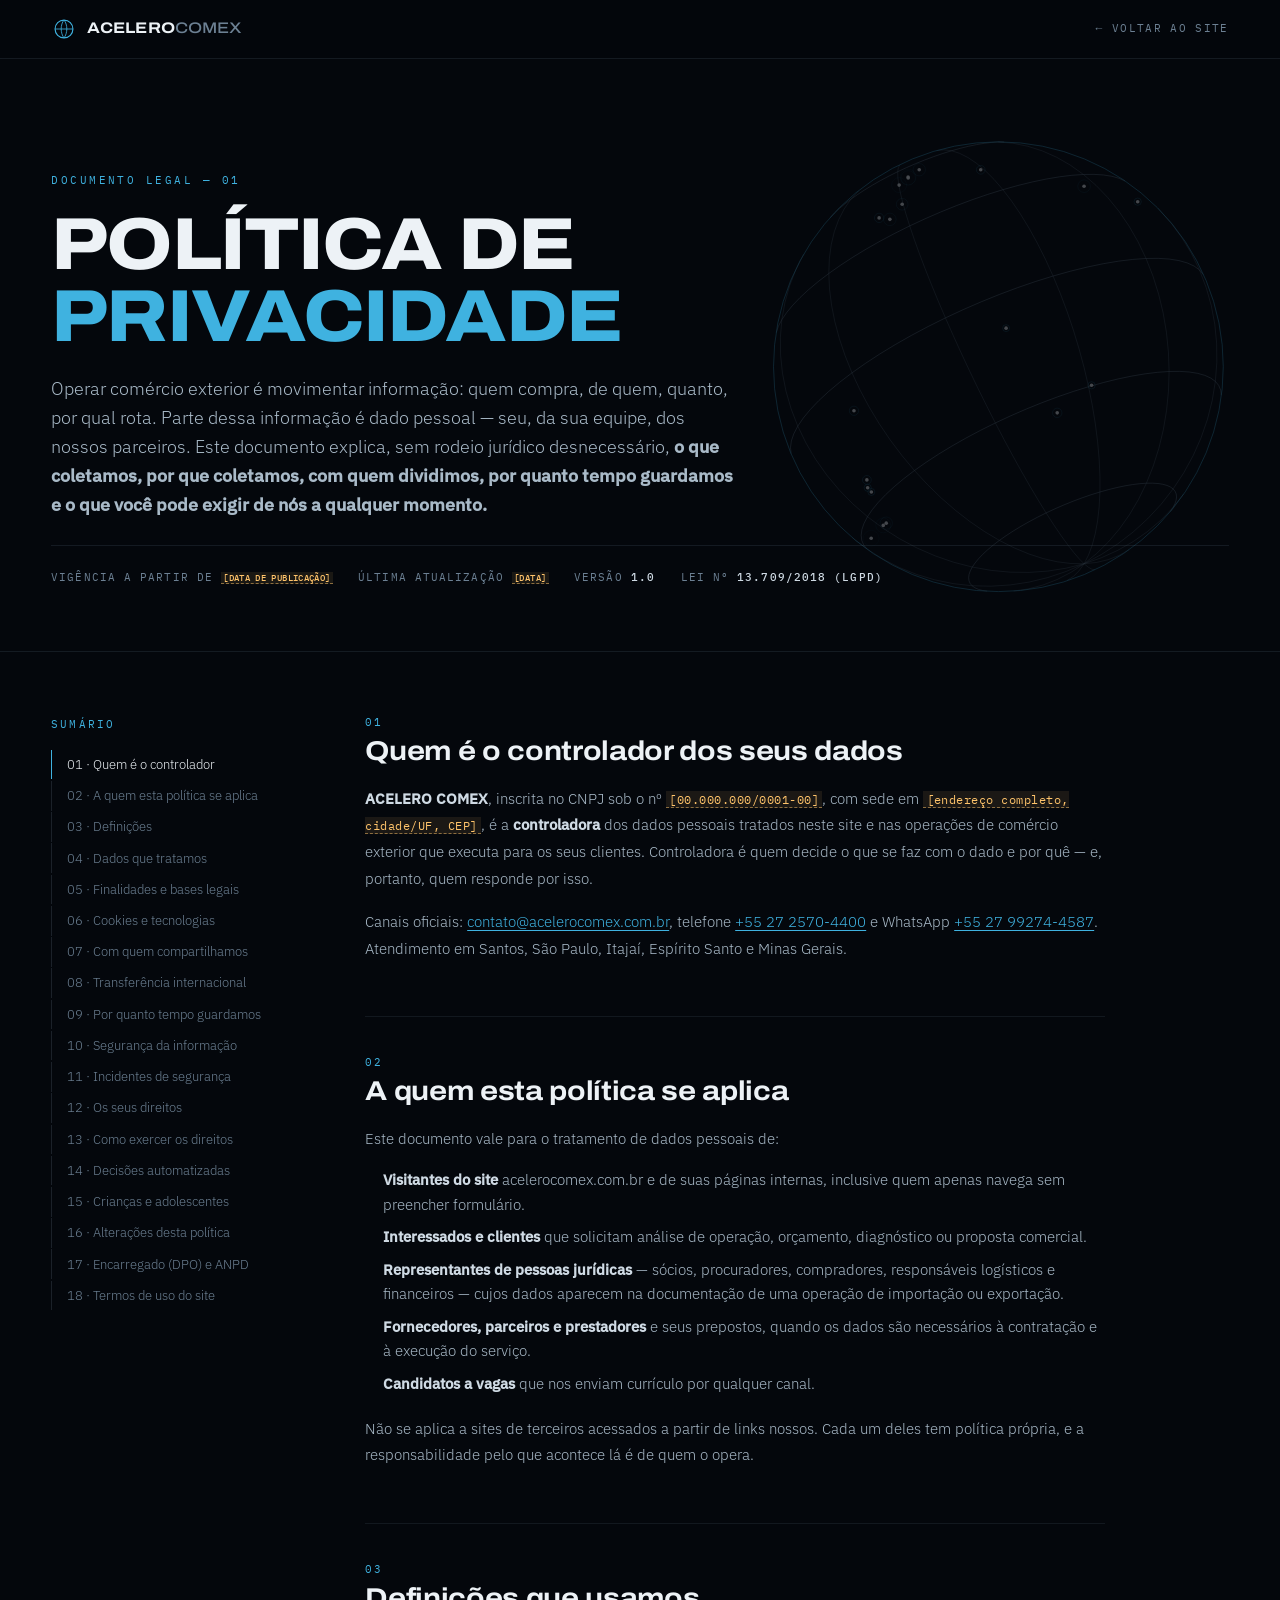
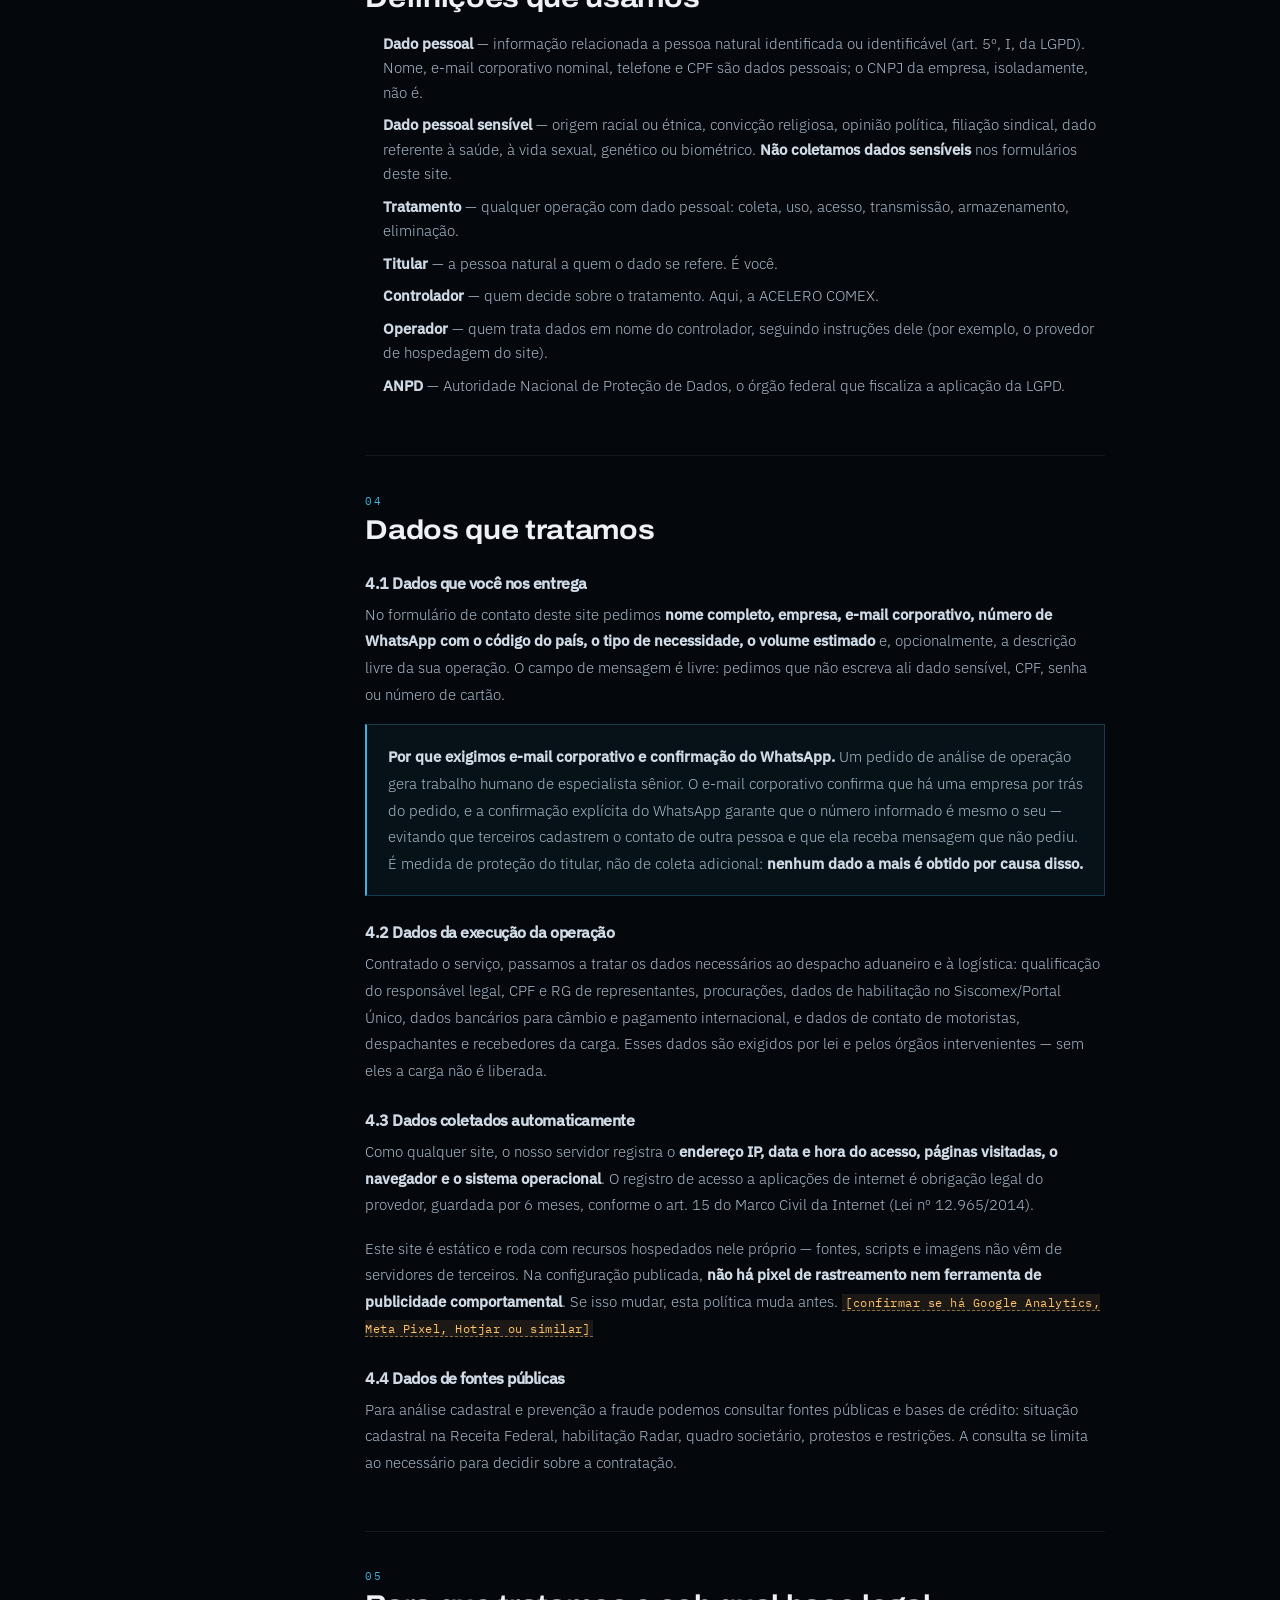
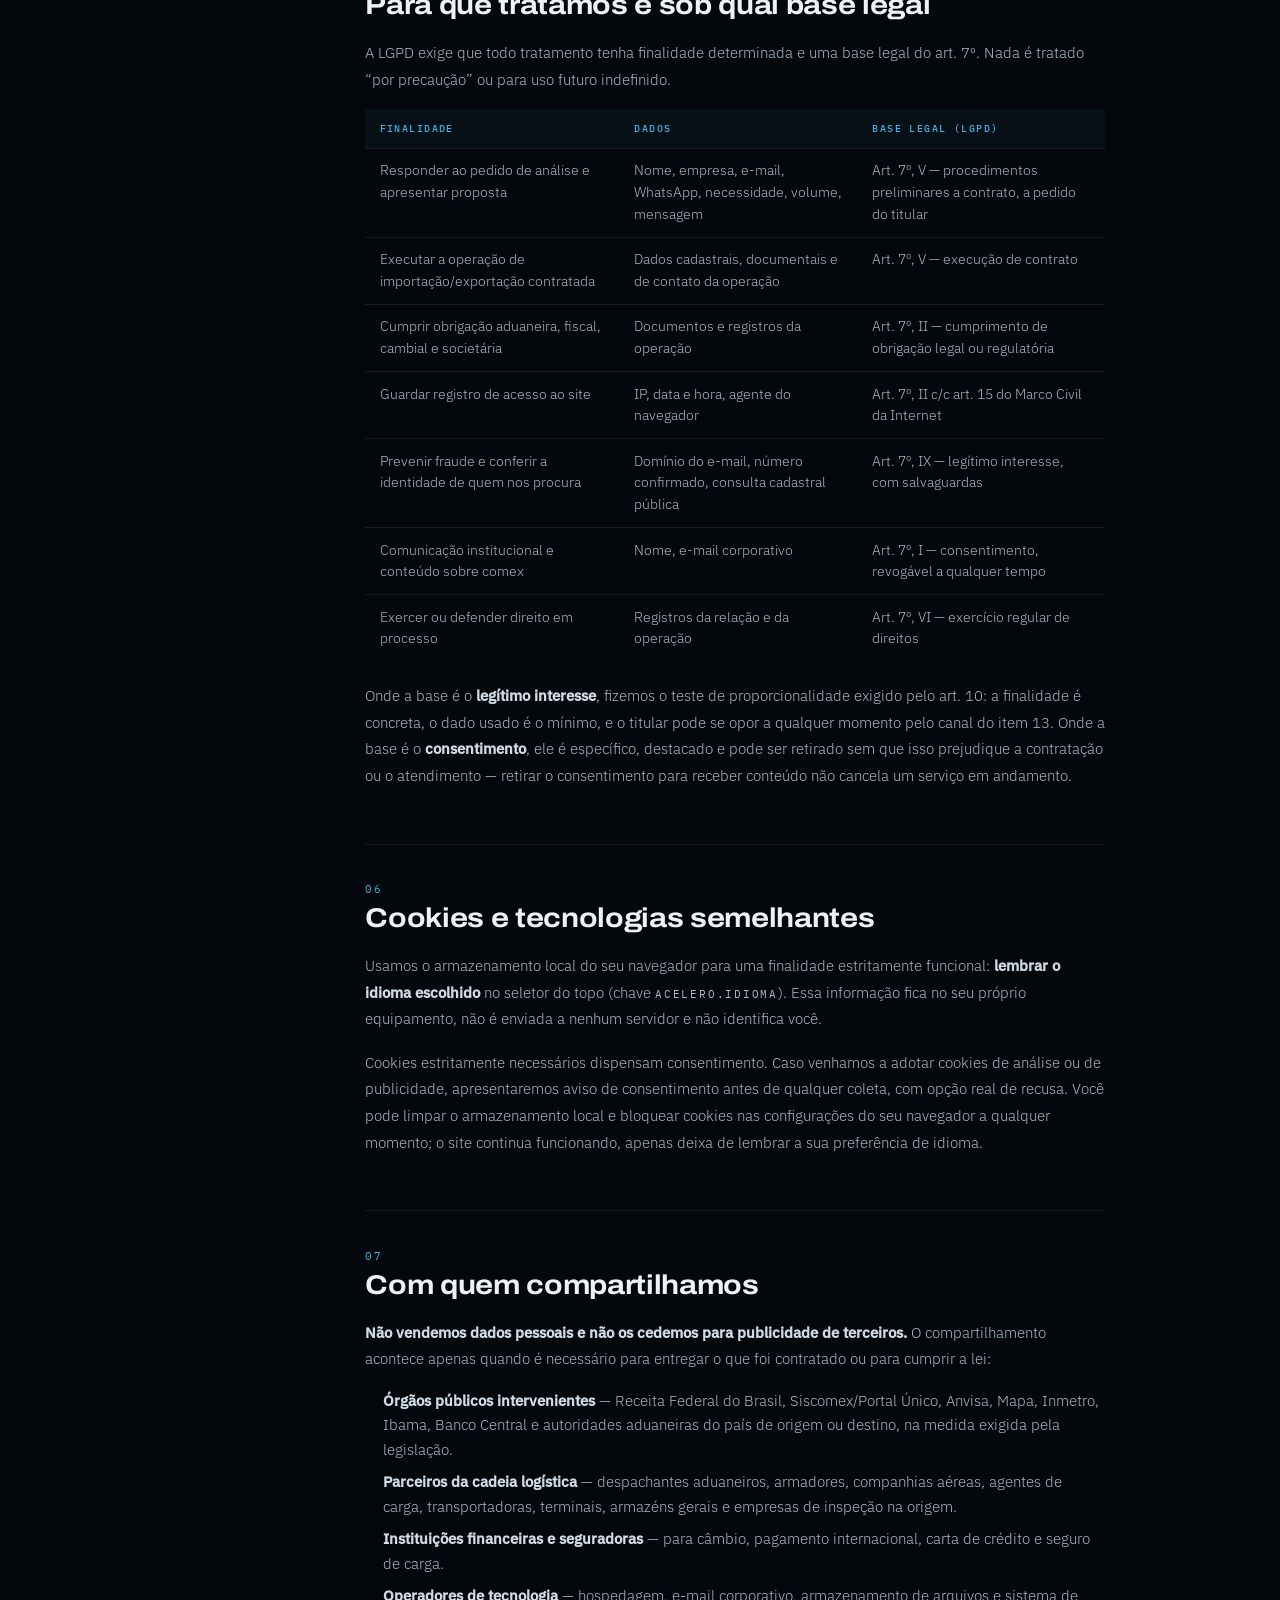
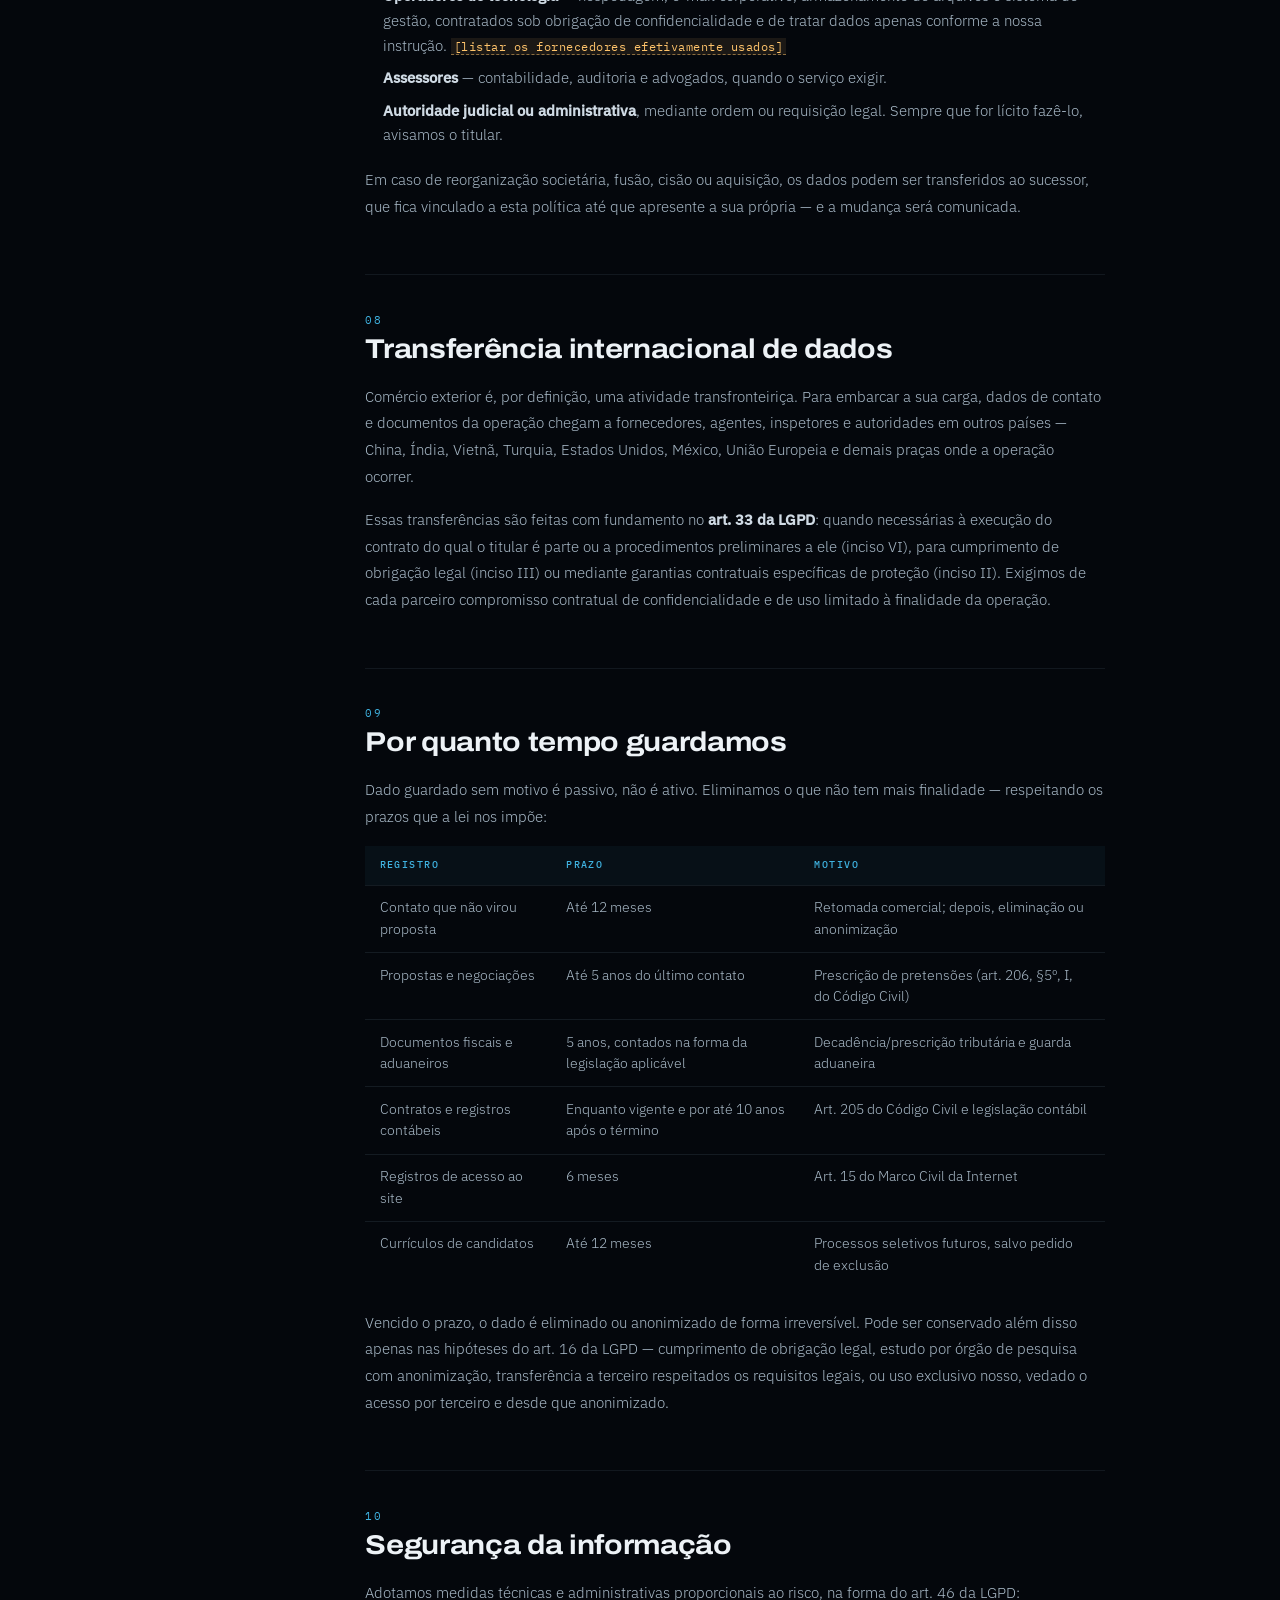
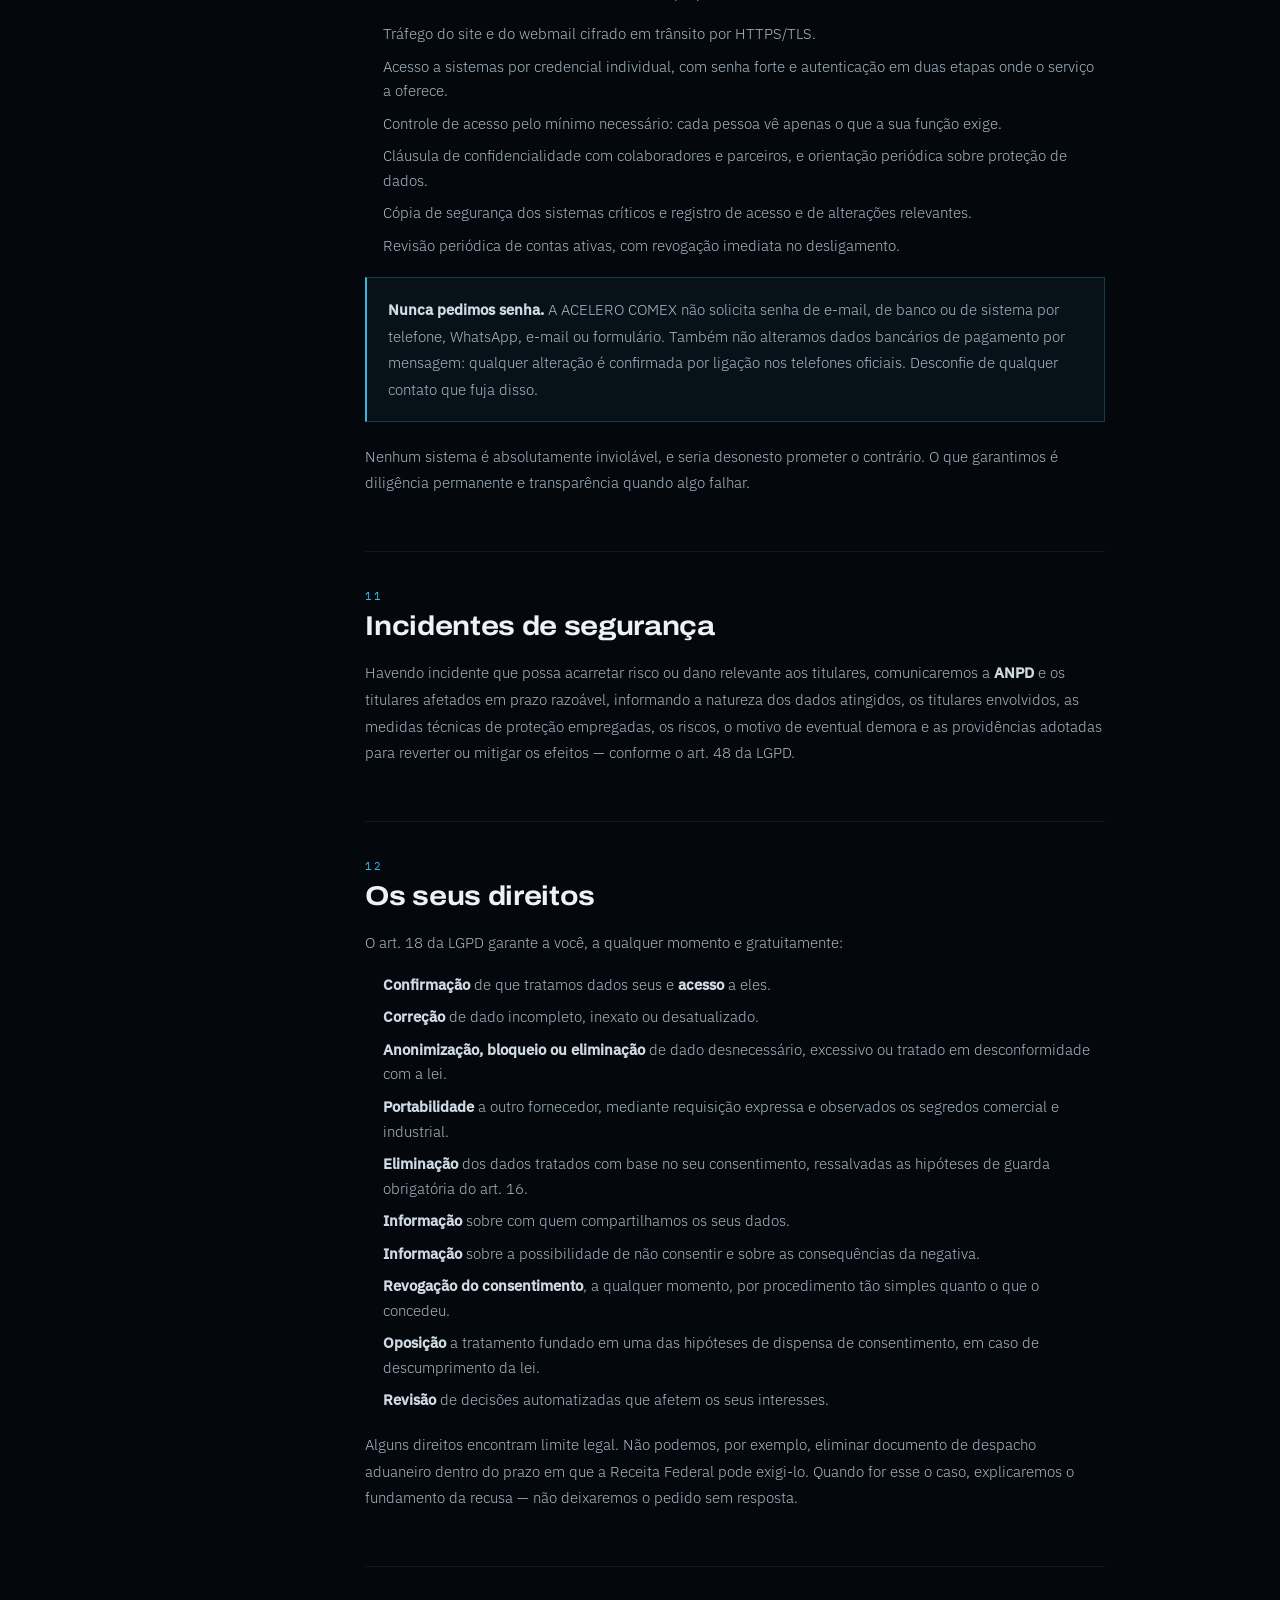
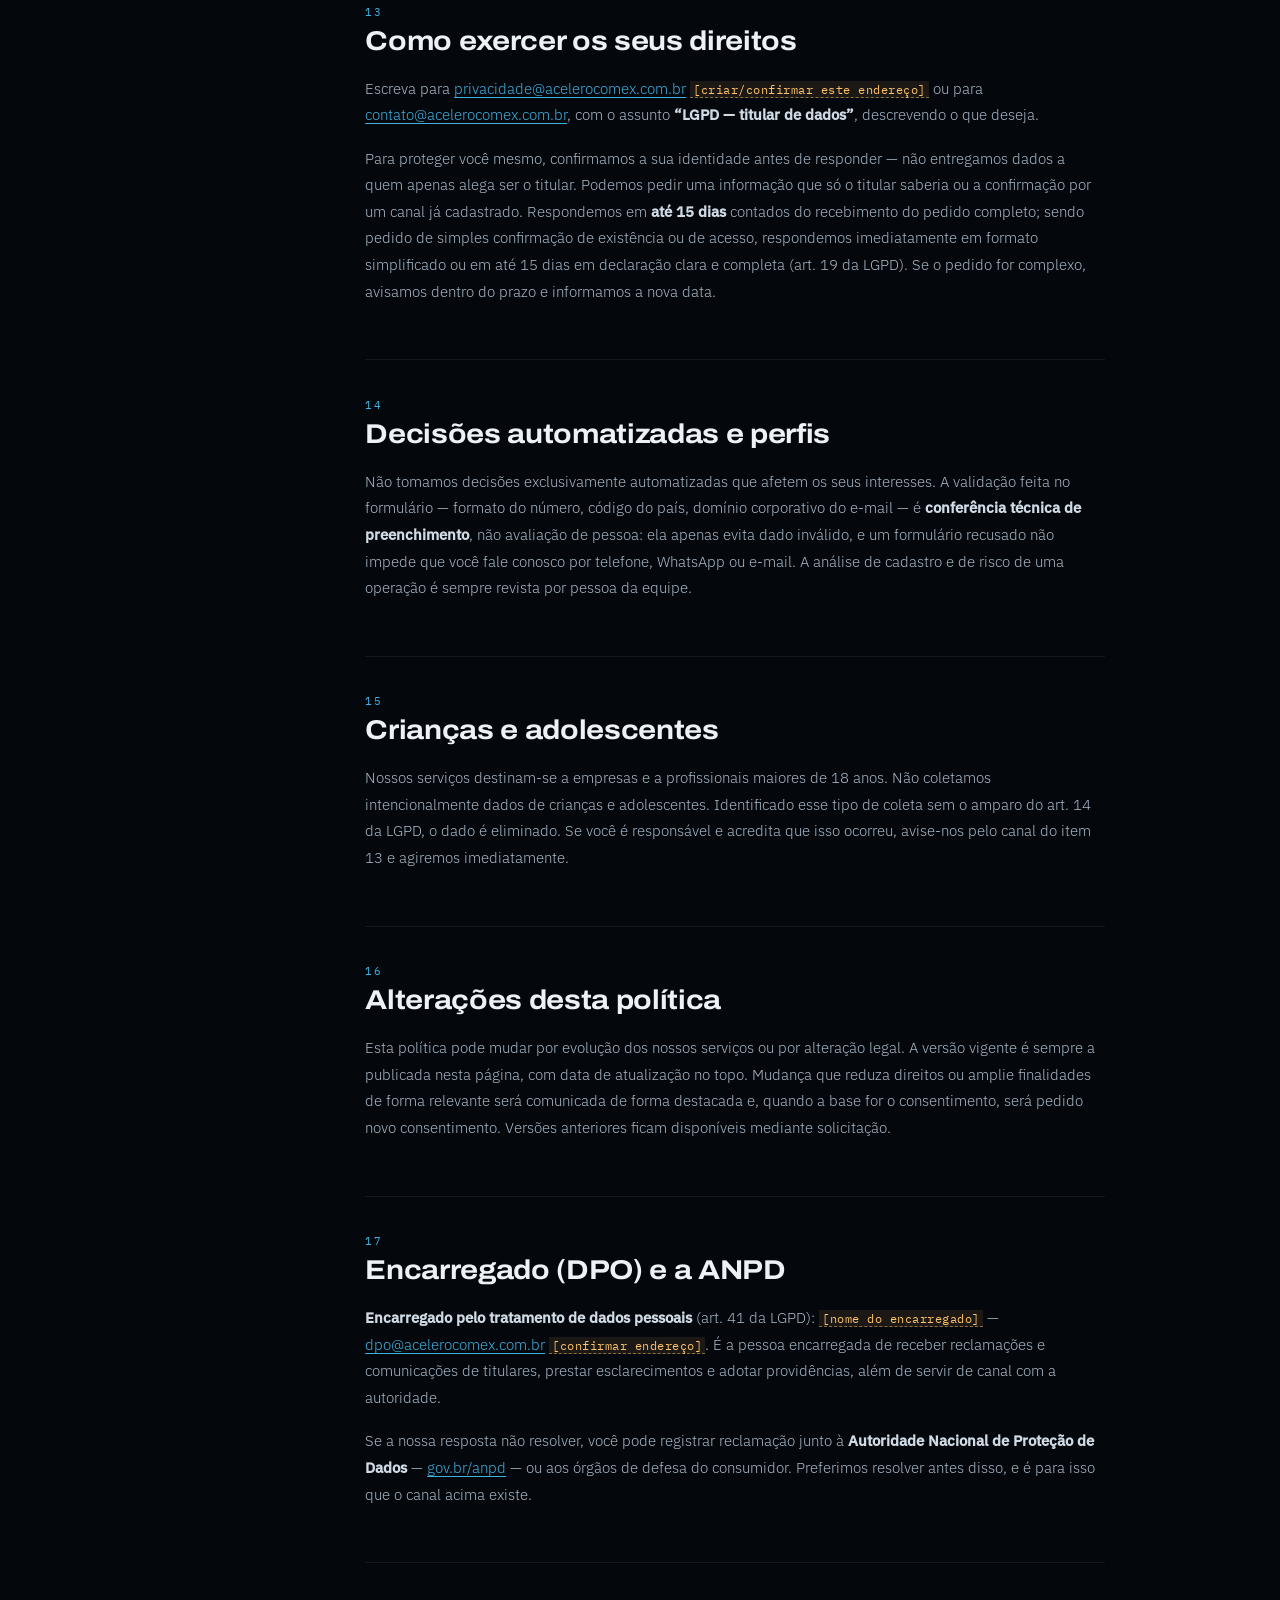
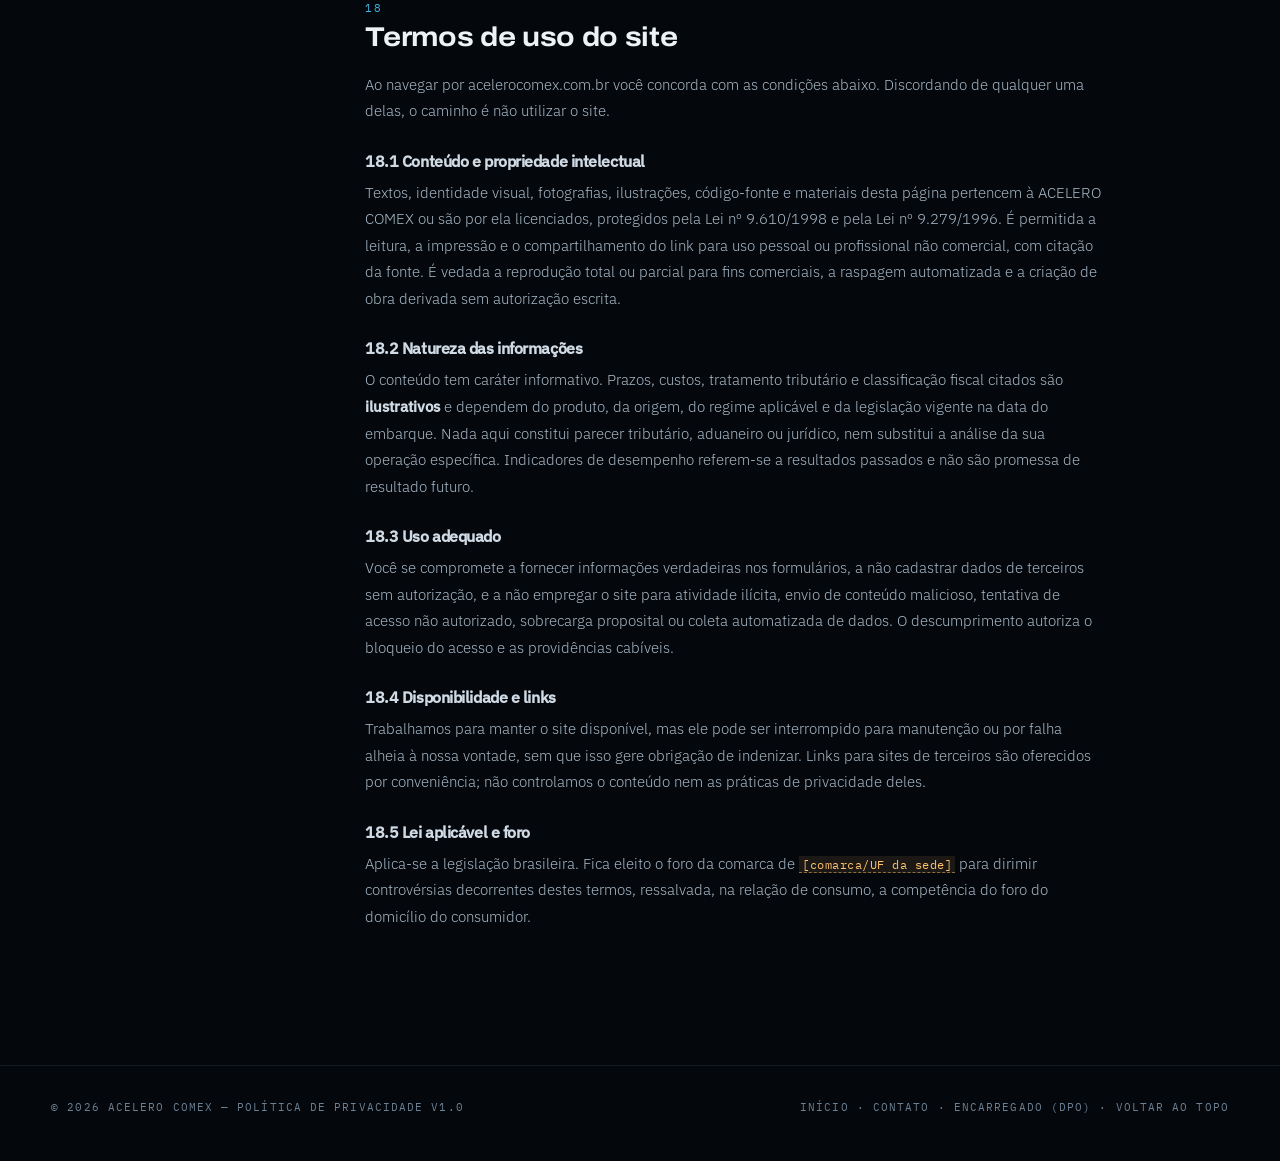
==== politica-privacidade.html @ 1a93b1e1 "Formulário com seletor de país, e-mail corporativo e confirmação de WhatsApp; página de privacidade " ====
<!DOCTYPE html>
<html lang="pt-BR">
<head>
  <meta charset="UTF-8" />
  <meta name="viewport" content="width=device-width, initial-scale=1.0" />
  <meta name="theme-color" content="#04070C" />

  <title>Política de Privacidade — ACELERO COMEX</title>
  <meta name="description" content="Como a ACELERO COMEX coleta, usa, compartilha e protege dados pessoais, em conformidade com a Lei Geral de Proteção de Dados (Lei nº 13.709/2018)." />
  <link rel="canonical" href="https://www.acelerocomex.com.br/politica-privacidade.html" />
  <meta property="og:type" content="article" />
  <meta property="og:locale" content="pt_BR" />
  <meta property="og:site_name" content="ACELERO COMEX" />
  <meta property="og:title" content="Política de Privacidade — ACELERO COMEX" />
  <meta property="og:description" content="Transparência sobre o tratamento de dados pessoais na ACELERO COMEX, conforme a LGPD." />

  <link rel="icon" href="data:image/svg+xml,%3Csvg xmlns='http://www.w3.org/2000/svg' viewBox='0 0 32 32'%3E%3Crect width='32' height='32' rx='6' fill='%2304070C'/%3E%3Ccircle cx='16' cy='16' r='9' fill='none' stroke='%233FB2E0' stroke-width='1.6'/%3E%3Cpath d='M7 16h18M16 7c4 4.5 4 13.5 0 18M16 7c-4 4.5-4 13.5 0 18' fill='none' stroke='%233FB2E0' stroke-width='1.1'/%3E%3C/svg%3E" />

  <link rel="stylesheet" href="css/fontes.css" />
  <link rel="stylesheet" href="css/style.css" />
  <link rel="stylesheet" href="css/legal.css" />
</head>

<!--
  ============================================================================
  ATENÇÃO ANTES DE PUBLICAR

  Este documento é uma MINUTA construída sobre a LGPD (Lei nº 13.709/2018) e
  sobre as práticas descritas no site. Ele NÃO é parecer jurídico. Antes de ir
  ao ar, precisa ser revisado pelo advogado ou pelo escritório que atende a
  ACELERO COMEX, porque:

    • os trechos marcados com <span class="pend"> são dados da empresa que só
      ela tem (CNPJ, endereço, encarregado, prazos internos, ferramentas);
    • prazos de guarda, bases legais e operadores precisam bater com o que a
      empresa realmente faz — política que descreve prática inexistente é
      risco, não proteção;
    • havendo tratamento não previsto aqui (marketing, cookies analíticos,
      CRM, videomonitoramento), o texto tem de ser ampliado.
  ============================================================================
-->

<body class="doc">

<a class="skip" href="#conteudo">Pular para o conteúdo</a>

<header class="doc__topo">
  <a class="logo" href="index.html" aria-label="ACELERO COMEX — voltar ao site">
    <span class="logo__mark" aria-hidden="true">
      <svg viewBox="0 0 32 32" width="26" height="26">
        <circle cx="16" cy="16" r="11" fill="none" stroke="currentColor" stroke-width="1.4"/>
        <path d="M5 16h22M16 5c4.6 5.4 4.6 16.2 0 22M16 5c-4.6 5.4-4.6 16.2 0 22" fill="none" stroke="currentColor" stroke-width="1"/>
      </svg>
    </span>
    <span class="logo__txt">ACELERO<em>COMEX</em></span>
  </a>
  <a class="doc__voltar" href="index.html"><span aria-hidden="true">←</span> Voltar ao site</a>
</header>

<section class="doc__capa">
  <canvas class="doc__globo" id="docGlobo" aria-hidden="true"></canvas>
  <div class="doc__capaIn">
    <p class="mono doc__num">Documento legal — 01</p>
    <h1 class="doc__h1">Política de<br /><em>Privacidade</em></h1>
    <p class="doc__lead">
      Operar comércio exterior é movimentar informação: quem compra, de quem,
      quanto, por qual rota. Parte dessa informação é dado pessoal — seu, da
      sua equipe, dos nossos parceiros. Este documento explica, sem rodeio
      jurídico desnecessário, <strong>o que coletamos, por que coletamos, com
      quem dividimos, por quanto tempo guardamos e o que você pode exigir de
      nós a qualquer momento.</strong>
    </p>
    <div class="doc__sel">
      <span>Vigência a partir de <b><span class="pend">[data de publicação]</span></b></span>
      <span>Última atualização <b><span class="pend">[data]</span></b></span>
      <span>Versão <b>1.0</b></span>
      <span>Lei nº <b>13.709/2018 (LGPD)</b></span>
    </div>
  </div>
</section>

<main class="doc__palco" id="conteudo">

  <nav class="doc__sumario" aria-label="Sumário do documento">
    <p>Sumário</p>
    <ol>
      <li><a href="#quem">01 · Quem é o controlador</a></li>
      <li><a href="#aplica">02 · A quem esta política se aplica</a></li>
      <li><a href="#definicoes">03 · Definições</a></li>
      <li><a href="#coleta">04 · Dados que tratamos</a></li>
      <li><a href="#bases">05 · Finalidades e bases legais</a></li>
      <li><a href="#cookies">06 · Cookies e tecnologias</a></li>
      <li><a href="#compartilha">07 · Com quem compartilhamos</a></li>
      <li><a href="#internacional">08 · Transferência internacional</a></li>
      <li><a href="#prazo">09 · Por quanto tempo guardamos</a></li>
      <li><a href="#seguranca">10 · Segurança da informação</a></li>
      <li><a href="#incidente">11 · Incidentes de segurança</a></li>
      <li><a href="#direitos">12 · Os seus direitos</a></li>
      <li><a href="#exercer">13 · Como exercer os direitos</a></li>
      <li><a href="#automatizadas">14 · Decisões automatizadas</a></li>
      <li><a href="#criancas">15 · Crianças e adolescentes</a></li>
      <li><a href="#mudancas">16 · Alterações desta política</a></li>
      <li><a href="#encarregado">17 · Encarregado (DPO) e ANPD</a></li>
      <li><a href="#termos">18 · Termos de uso do site</a></li>
    </ol>
  </nav>

  <article class="doc__texto">

    <section id="quem">
      <h2><span>01</span>Quem é o controlador dos seus dados</h2>
      <p>
        <strong>ACELERO COMEX</strong>, inscrita no CNPJ sob o nº
        <span class="pend">[00.000.000/0001-00]</span>, com sede em
        <span class="pend">[endereço completo, cidade/UF, CEP]</span>, é a
        <strong>controladora</strong> dos dados pessoais tratados neste site e
        nas operações de comércio exterior que executa para os seus clientes.
        Controladora é quem decide o que se faz com o dado e por quê — e,
        portanto, quem responde por isso.
      </p>
      <p>
        Canais oficiais: <a href="mailto:contato@acelerocomex.com.br">contato@acelerocomex.com.br</a>,
        telefone <a href="tel:+552725704400">+55 27 2570-4400</a> e WhatsApp
        <a href="https://wa.me/5527992744587" target="_blank" rel="noopener">+55 27 99274-4587</a>.
        Atendimento em Santos, São Paulo, Itajaí, Espírito Santo e Minas Gerais.
      </p>
    </section>

    <section id="aplica">
      <h2><span>02</span>A quem esta política se aplica</h2>
      <p>Este documento vale para o tratamento de dados pessoais de:</p>
      <ul>
        <li><strong>Visitantes do site</strong> acelerocomex.com.br e de suas páginas internas, inclusive quem apenas navega sem preencher formulário.</li>
        <li><strong>Interessados e clientes</strong> que solicitam análise de operação, orçamento, diagnóstico ou proposta comercial.</li>
        <li><strong>Representantes de pessoas jurídicas</strong> — sócios, procuradores, compradores, responsáveis logísticos e financeiros — cujos dados aparecem na documentação de uma operação de importação ou exportação.</li>
        <li><strong>Fornecedores, parceiros e prestadores</strong> e seus prepostos, quando os dados são necessários à contratação e à execução do serviço.</li>
        <li><strong>Candidatos a vagas</strong> que nos enviam currículo por qualquer canal.</li>
      </ul>
      <p>
        Não se aplica a sites de terceiros acessados a partir de links nossos.
        Cada um deles tem política própria, e a responsabilidade pelo que
        acontece lá é de quem o opera.
      </p>
    </section>

    <section id="definicoes">
      <h2><span>03</span>Definições que usamos</h2>
      <ul>
        <li><strong>Dado pessoal</strong> — informação relacionada a pessoa natural identificada ou identificável (art. 5º, I, da LGPD). Nome, e-mail corporativo nominal, telefone e CPF são dados pessoais; o CNPJ da empresa, isoladamente, não é.</li>
        <li><strong>Dado pessoal sensível</strong> — origem racial ou étnica, convicção religiosa, opinião política, filiação sindical, dado referente à saúde, à vida sexual, genético ou biométrico. <strong>Não coletamos dados sensíveis</strong> nos formulários deste site.</li>
        <li><strong>Tratamento</strong> — qualquer operação com dado pessoal: coleta, uso, acesso, transmissão, armazenamento, eliminação.</li>
        <li><strong>Titular</strong> — a pessoa natural a quem o dado se refere. É você.</li>
        <li><strong>Controlador</strong> — quem decide sobre o tratamento. Aqui, a ACELERO COMEX.</li>
        <li><strong>Operador</strong> — quem trata dados em nome do controlador, seguindo instruções dele (por exemplo, o provedor de hospedagem do site).</li>
        <li><strong>ANPD</strong> — Autoridade Nacional de Proteção de Dados, o órgão federal que fiscaliza a aplicação da LGPD.</li>
      </ul>
    </section>

    <section id="coleta">
      <h2><span>04</span>Dados que tratamos</h2>

      <h3>4.1 Dados que você nos entrega</h3>
      <p>
        No formulário de contato deste site pedimos <strong>nome completo,
        empresa, e-mail corporativo, número de WhatsApp com o código do país,
        o tipo de necessidade, o volume estimado</strong> e, opcionalmente, a
        descrição livre da sua operação. O campo de mensagem é livre: pedimos
        que não escreva ali dado sensível, CPF, senha ou número de cartão.
      </p>
      <div class="doc__box">
        <p>
          <strong>Por que exigimos e-mail corporativo e confirmação do
          WhatsApp.</strong> Um pedido de análise de operação gera trabalho
          humano de especialista sênior. O e-mail corporativo confirma que há
          uma empresa por trás do pedido, e a confirmação explícita do WhatsApp
          garante que o número informado é mesmo o seu — evitando que
          terceiros cadastrem o contato de outra pessoa e que ela receba
          mensagem que não pediu. É medida de proteção do titular, não de
          coleta adicional: <strong>nenhum dado a mais é obtido por causa
          disso.</strong>
        </p>
      </div>

      <h3>4.2 Dados da execução da operação</h3>
      <p>
        Contratado o serviço, passamos a tratar os dados necessários ao
        despacho aduaneiro e à logística: qualificação do responsável legal,
        CPF e RG de representantes, procurações, dados de habilitação no
        Siscomex/Portal Único, dados bancários para câmbio e pagamento
        internacional, e dados de contato de motoristas, despachantes e
        recebedores da carga. Esses dados são exigidos por lei e pelos órgãos
        intervenientes — sem eles a carga não é liberada.
      </p>

      <h3>4.3 Dados coletados automaticamente</h3>
      <p>
        Como qualquer site, o nosso servidor registra o <strong>endereço IP,
        data e hora do acesso, páginas visitadas, o navegador e o sistema
        operacional</strong>. O registro de acesso a aplicações de internet é
        obrigação legal do provedor, guardada por 6 meses, conforme o art. 15
        do Marco Civil da Internet (Lei nº 12.965/2014).
      </p>
      <p>
        Este site é estático e roda com recursos hospedados nele próprio —
        fontes, scripts e imagens não vêm de servidores de terceiros. Na
        configuração publicada, <strong>não há pixel de rastreamento nem
        ferramenta de publicidade comportamental</strong>. Se isso mudar, esta
        política muda antes.
        <span class="pend">[confirmar se há Google Analytics, Meta Pixel, Hotjar ou similar]</span>
      </p>

      <h3>4.4 Dados de fontes públicas</h3>
      <p>
        Para análise cadastral e prevenção a fraude podemos consultar fontes
        públicas e bases de crédito: situação cadastral na Receita Federal,
        habilitação Radar, quadro societário, protestos e restrições. A
        consulta se limita ao necessário para decidir sobre a contratação.
      </p>
    </section>

    <section id="bases">
      <h2><span>05</span>Para que tratamos e sob qual base legal</h2>
      <p>
        A LGPD exige que todo tratamento tenha finalidade determinada e uma
        base legal do art. 7º. Nada é tratado “por precaução” ou para uso
        futuro indefinido.
      </p>
      <div class="doc__tab">
        <table>
          <thead>
            <tr><th>Finalidade</th><th>Dados</th><th>Base legal (LGPD)</th></tr>
          </thead>
          <tbody>
            <tr>
              <td>Responder ao pedido de análise e apresentar proposta</td>
              <td>Nome, empresa, e-mail, WhatsApp, necessidade, volume, mensagem</td>
              <td>Art. 7º, V — procedimentos preliminares a contrato, a pedido do titular</td>
            </tr>
            <tr>
              <td>Executar a operação de importação/exportação contratada</td>
              <td>Dados cadastrais, documentais e de contato da operação</td>
              <td>Art. 7º, V — execução de contrato</td>
            </tr>
            <tr>
              <td>Cumprir obrigação aduaneira, fiscal, cambial e societária</td>
              <td>Documentos e registros da operação</td>
              <td>Art. 7º, II — cumprimento de obrigação legal ou regulatória</td>
            </tr>
            <tr>
              <td>Guardar registro de acesso ao site</td>
              <td>IP, data e hora, agente do navegador</td>
              <td>Art. 7º, II c/c art. 15 do Marco Civil da Internet</td>
            </tr>
            <tr>
              <td>Prevenir fraude e conferir a identidade de quem nos procura</td>
              <td>Domínio do e-mail, número confirmado, consulta cadastral pública</td>
              <td>Art. 7º, IX — legítimo interesse, com salvaguardas</td>
            </tr>
            <tr>
              <td>Comunicação institucional e conteúdo sobre comex</td>
              <td>Nome, e-mail corporativo</td>
              <td>Art. 7º, I — consentimento, revogável a qualquer tempo</td>
            </tr>
            <tr>
              <td>Exercer ou defender direito em processo</td>
              <td>Registros da relação e da operação</td>
              <td>Art. 7º, VI — exercício regular de direitos</td>
            </tr>
          </tbody>
        </table>
      </div>
      <p>
        Onde a base é o <strong>legítimo interesse</strong>, fizemos o teste de
        proporcionalidade exigido pelo art. 10: a finalidade é concreta, o dado
        usado é o mínimo, e o titular pode se opor a qualquer momento pelo canal
        do item 13. Onde a base é o <strong>consentimento</strong>, ele é
        específico, destacado e pode ser retirado sem que isso prejudique a
        contratação ou o atendimento — retirar o consentimento para receber
        conteúdo não cancela um serviço em andamento.
      </p>
    </section>

    <section id="cookies">
      <h2><span>06</span>Cookies e tecnologias semelhantes</h2>
      <p>
        Usamos o armazenamento local do seu navegador para uma finalidade
        estritamente funcional: <strong>lembrar o idioma escolhido</strong> no
        seletor do topo (chave <code class="mono">acelero.idioma</code>). Essa
        informação fica no seu próprio equipamento, não é enviada a nenhum
        servidor e não identifica você.
      </p>
      <p>
        Cookies estritamente necessários dispensam consentimento. Caso venhamos
        a adotar cookies de análise ou de publicidade, apresentaremos aviso de
        consentimento antes de qualquer coleta, com opção real de recusa. Você
        pode limpar o armazenamento local e bloquear cookies nas configurações
        do seu navegador a qualquer momento; o site continua funcionando, apenas
        deixa de lembrar a sua preferência de idioma.
      </p>
    </section>

    <section id="compartilha">
      <h2><span>07</span>Com quem compartilhamos</h2>
      <p>
        <strong>Não vendemos dados pessoais e não os cedemos para publicidade
        de terceiros.</strong> O compartilhamento acontece apenas quando é
        necessário para entregar o que foi contratado ou para cumprir a lei:
      </p>
      <ul>
        <li><strong>Órgãos públicos intervenientes</strong> — Receita Federal do Brasil, Siscomex/Portal Único, Anvisa, Mapa, Inmetro, Ibama, Banco Central e autoridades aduaneiras do país de origem ou destino, na medida exigida pela legislação.</li>
        <li><strong>Parceiros da cadeia logística</strong> — despachantes aduaneiros, armadores, companhias aéreas, agentes de carga, transportadoras, terminais, armazéns gerais e empresas de inspeção na origem.</li>
        <li><strong>Instituições financeiras e seguradoras</strong> — para câmbio, pagamento internacional, carta de crédito e seguro de carga.</li>
        <li><strong>Operadores de tecnologia</strong> — hospedagem, e-mail corporativo, armazenamento de arquivos e sistema de gestão, contratados sob obrigação de confidencialidade e de tratar dados apenas conforme a nossa instrução. <span class="pend">[listar os fornecedores efetivamente usados]</span></li>
        <li><strong>Assessores</strong> — contabilidade, auditoria e advogados, quando o serviço exigir.</li>
        <li><strong>Autoridade judicial ou administrativa</strong>, mediante ordem ou requisição legal. Sempre que for lícito fazê-lo, avisamos o titular.</li>
      </ul>
      <p>
        Em caso de reorganização societária, fusão, cisão ou aquisição, os dados
        podem ser transferidos ao sucessor, que fica vinculado a esta política
        até que apresente a sua própria — e a mudança será comunicada.
      </p>
    </section>

    <section id="internacional">
      <h2><span>08</span>Transferência internacional de dados</h2>
      <p>
        Comércio exterior é, por definição, uma atividade transfronteiriça. Para
        embarcar a sua carga, dados de contato e documentos da operação chegam a
        fornecedores, agentes, inspetores e autoridades em outros países —
        China, Índia, Vietnã, Turquia, Estados Unidos, México, União Europeia e
        demais praças onde a operação ocorrer.
      </p>
      <p>
        Essas transferências são feitas com fundamento no <strong>art. 33 da
        LGPD</strong>: quando necessárias à execução do contrato do qual o
        titular é parte ou a procedimentos preliminares a ele (inciso VI), para
        cumprimento de obrigação legal (inciso III) ou mediante garantias
        contratuais específicas de proteção (inciso II). Exigimos de cada
        parceiro compromisso contratual de confidencialidade e de uso limitado à
        finalidade da operação.
      </p>
    </section>

    <section id="prazo">
      <h2><span>09</span>Por quanto tempo guardamos</h2>
      <p>
        Dado guardado sem motivo é passivo, não é ativo. Eliminamos o que não
        tem mais finalidade — respeitando os prazos que a lei nos impõe:
      </p>
      <div class="doc__tab">
        <table>
          <thead><tr><th>Registro</th><th>Prazo</th><th>Motivo</th></tr></thead>
          <tbody>
            <tr><td>Contato que não virou proposta</td><td>Até 12 meses</td><td>Retomada comercial; depois, eliminação ou anonimização</td></tr>
            <tr><td>Propostas e negociações</td><td>Até 5 anos do último contato</td><td>Prescrição de pretensões (art. 206, §5º, I, do Código Civil)</td></tr>
            <tr><td>Documentos fiscais e aduaneiros</td><td>5 anos, contados na forma da legislação aplicável</td><td>Decadência/prescrição tributária e guarda aduaneira</td></tr>
            <tr><td>Contratos e registros contábeis</td><td>Enquanto vigente e por até 10 anos após o término</td><td>Art. 205 do Código Civil e legislação contábil</td></tr>
            <tr><td>Registros de acesso ao site</td><td>6 meses</td><td>Art. 15 do Marco Civil da Internet</td></tr>
            <tr><td>Currículos de candidatos</td><td>Até 12 meses</td><td>Processos seletivos futuros, salvo pedido de exclusão</td></tr>
          </tbody>
        </table>
      </div>
      <p>
        Vencido o prazo, o dado é eliminado ou anonimizado de forma
        irreversível. Pode ser conservado além disso apenas nas hipóteses do
        art. 16 da LGPD — cumprimento de obrigação legal, estudo por órgão de
        pesquisa com anonimização, transferência a terceiro respeitados os
        requisitos legais, ou uso exclusivo nosso, vedado o acesso por terceiro
        e desde que anonimizado.
      </p>
    </section>

    <section id="seguranca">
      <h2><span>10</span>Segurança da informação</h2>
      <p>
        Adotamos medidas técnicas e administrativas proporcionais ao risco, na
        forma do art. 46 da LGPD:
      </p>
      <ul>
        <li>Tráfego do site e do webmail cifrado em trânsito por HTTPS/TLS.</li>
        <li>Acesso a sistemas por credencial individual, com senha forte e autenticação em duas etapas onde o serviço a oferece.</li>
        <li>Controle de acesso pelo mínimo necessário: cada pessoa vê apenas o que a sua função exige.</li>
        <li>Cláusula de confidencialidade com colaboradores e parceiros, e orientação periódica sobre proteção de dados.</li>
        <li>Cópia de segurança dos sistemas críticos e registro de acesso e de alterações relevantes.</li>
        <li>Revisão periódica de contas ativas, com revogação imediata no desligamento.</li>
      </ul>
      <div class="doc__box">
        <p>
          <strong>Nunca pedimos senha.</strong> A ACELERO COMEX não solicita
          senha de e-mail, de banco ou de sistema por telefone, WhatsApp,
          e-mail ou formulário. Também não alteramos dados bancários de
          pagamento por mensagem: qualquer alteração é confirmada por ligação
          nos telefones oficiais. Desconfie de qualquer contato que fuja disso.
        </p>
      </div>
      <p>
        Nenhum sistema é absolutamente inviolável, e seria desonesto prometer o
        contrário. O que garantimos é diligência permanente e transparência
        quando algo falhar.
      </p>
    </section>

    <section id="incidente">
      <h2><span>11</span>Incidentes de segurança</h2>
      <p>
        Havendo incidente que possa acarretar risco ou dano relevante aos
        titulares, comunicaremos a <strong>ANPD</strong> e os titulares
        afetados em prazo razoável, informando a natureza dos dados atingidos,
        os titulares envolvidos, as medidas técnicas de proteção empregadas, os
        riscos, o motivo de eventual demora e as providências adotadas para
        reverter ou mitigar os efeitos — conforme o art. 48 da LGPD.
      </p>
    </section>

    <section id="direitos">
      <h2><span>12</span>Os seus direitos</h2>
      <p>O art. 18 da LGPD garante a você, a qualquer momento e gratuitamente:</p>
      <ul>
        <li><strong>Confirmação</strong> de que tratamos dados seus e <strong>acesso</strong> a eles.</li>
        <li><strong>Correção</strong> de dado incompleto, inexato ou desatualizado.</li>
        <li><strong>Anonimização, bloqueio ou eliminação</strong> de dado desnecessário, excessivo ou tratado em desconformidade com a lei.</li>
        <li><strong>Portabilidade</strong> a outro fornecedor, mediante requisição expressa e observados os segredos comercial e industrial.</li>
        <li><strong>Eliminação</strong> dos dados tratados com base no seu consentimento, ressalvadas as hipóteses de guarda obrigatória do art. 16.</li>
        <li><strong>Informação</strong> sobre com quem compartilhamos os seus dados.</li>
        <li><strong>Informação</strong> sobre a possibilidade de não consentir e sobre as consequências da negativa.</li>
        <li><strong>Revogação do consentimento</strong>, a qualquer momento, por procedimento tão simples quanto o que o concedeu.</li>
        <li><strong>Oposição</strong> a tratamento fundado em uma das hipóteses de dispensa de consentimento, em caso de descumprimento da lei.</li>
        <li><strong>Revisão</strong> de decisões automatizadas que afetem os seus interesses.</li>
      </ul>
      <p>
        Alguns direitos encontram limite legal. Não podemos, por exemplo,
        eliminar documento de despacho aduaneiro dentro do prazo em que a
        Receita Federal pode exigi-lo. Quando for esse o caso, explicaremos o
        fundamento da recusa — não deixaremos o pedido sem resposta.
      </p>
    </section>

    <section id="exercer">
      <h2><span>13</span>Como exercer os seus direitos</h2>
      <p>
        Escreva para <a href="mailto:privacidade@acelerocomex.com.br">privacidade@acelerocomex.com.br</a>
        <span class="pend">[criar/confirmar este endereço]</span> ou para
        <a href="mailto:contato@acelerocomex.com.br">contato@acelerocomex.com.br</a>,
        com o assunto <strong>“LGPD — titular de dados”</strong>, descrevendo o
        que deseja.
      </p>
      <p>
        Para proteger você mesmo, confirmamos a sua identidade antes de
        responder — não entregamos dados a quem apenas alega ser o titular.
        Podemos pedir uma informação que só o titular saberia ou a confirmação
        por um canal já cadastrado. Respondemos em <strong>até 15 dias</strong>
        contados do recebimento do pedido completo; sendo pedido de simples
        confirmação de existência ou de acesso, respondemos imediatamente em
        formato simplificado ou em até 15 dias em declaração clara e completa
        (art. 19 da LGPD). Se o pedido for complexo, avisamos dentro do prazo e
        informamos a nova data.
      </p>
    </section>

    <section id="automatizadas">
      <h2><span>14</span>Decisões automatizadas e perfis</h2>
      <p>
        Não tomamos decisões exclusivamente automatizadas que afetem os seus
        interesses. A validação feita no formulário — formato do número, código
        do país, domínio corporativo do e-mail — é <strong>conferência técnica
        de preenchimento</strong>, não avaliação de pessoa: ela apenas evita
        dado inválido, e um formulário recusado não impede que você fale
        conosco por telefone, WhatsApp ou e-mail. A análise de cadastro e de
        risco de uma operação é sempre revista por pessoa da equipe.
      </p>
    </section>

    <section id="criancas">
      <h2><span>15</span>Crianças e adolescentes</h2>
      <p>
        Nossos serviços destinam-se a empresas e a profissionais maiores de 18
        anos. Não coletamos intencionalmente dados de crianças e adolescentes.
        Identificado esse tipo de coleta sem o amparo do art. 14 da LGPD, o dado
        é eliminado. Se você é responsável e acredita que isso ocorreu, avise-nos
        pelo canal do item 13 e agiremos imediatamente.
      </p>
    </section>

    <section id="mudancas">
      <h2><span>16</span>Alterações desta política</h2>
      <p>
        Esta política pode mudar por evolução dos nossos serviços ou por
        alteração legal. A versão vigente é sempre a publicada nesta página,
        com data de atualização no topo. Mudança que reduza direitos ou amplie
        finalidades de forma relevante será comunicada de forma destacada e,
        quando a base for o consentimento, será pedido novo consentimento.
        Versões anteriores ficam disponíveis mediante solicitação.
      </p>
    </section>

    <section id="encarregado">
      <h2><span>17</span>Encarregado (DPO) e a ANPD</h2>
      <p>
        <strong>Encarregado pelo tratamento de dados pessoais</strong> (art. 41
        da LGPD): <span class="pend">[nome do encarregado]</span> —
        <a href="mailto:dpo@acelerocomex.com.br">dpo@acelerocomex.com.br</a>
        <span class="pend">[confirmar endereço]</span>. É a pessoa encarregada
        de receber reclamações e comunicações de titulares, prestar
        esclarecimentos e adotar providências, além de servir de canal com a
        autoridade.
      </p>
      <p>
        Se a nossa resposta não resolver, você pode registrar reclamação junto à
        <strong>Autoridade Nacional de Proteção de Dados</strong> —
        <a href="https://www.gov.br/anpd" target="_blank" rel="noopener">gov.br/anpd</a>
        — ou aos órgãos de defesa do consumidor. Preferimos resolver antes
        disso, e é para isso que o canal acima existe.
      </p>
    </section>

    <section id="termos">
      <h2><span>18</span>Termos de uso do site</h2>
      <p>
        Ao navegar por acelerocomex.com.br você concorda com as condições
        abaixo. Discordando de qualquer uma delas, o caminho é não utilizar o
        site.
      </p>

      <h3>18.1 Conteúdo e propriedade intelectual</h3>
      <p>
        Textos, identidade visual, fotografias, ilustrações, código-fonte e
        materiais desta página pertencem à ACELERO COMEX ou são por ela
        licenciados, protegidos pela Lei nº 9.610/1998 e pela Lei nº 9.279/1996.
        É permitida a leitura, a impressão e o compartilhamento do link para uso
        pessoal ou profissional não comercial, com citação da fonte. É vedada a
        reprodução total ou parcial para fins comerciais, a raspagem automatizada
        e a criação de obra derivada sem autorização escrita.
      </p>

      <h3>18.2 Natureza das informações</h3>
      <p>
        O conteúdo tem caráter informativo. Prazos, custos, tratamento tributário
        e classificação fiscal citados são <strong>ilustrativos</strong> e
        dependem do produto, da origem, do regime aplicável e da legislação
        vigente na data do embarque. Nada aqui constitui parecer tributário,
        aduaneiro ou jurídico, nem substitui a análise da sua operação
        específica. Indicadores de desempenho referem-se a resultados passados e
        não são promessa de resultado futuro.
      </p>

      <h3>18.3 Uso adequado</h3>
      <p>
        Você se compromete a fornecer informações verdadeiras nos formulários, a
        não cadastrar dados de terceiros sem autorização, e a não empregar o
        site para atividade ilícita, envio de conteúdo malicioso, tentativa de
        acesso não autorizado, sobrecarga proposital ou coleta automatizada de
        dados. O descumprimento autoriza o bloqueio do acesso e as providências
        cabíveis.
      </p>

      <h3>18.4 Disponibilidade e links</h3>
      <p>
        Trabalhamos para manter o site disponível, mas ele pode ser interrompido
        para manutenção ou por falha alheia à nossa vontade, sem que isso gere
        obrigação de indenizar. Links para sites de terceiros são oferecidos por
        conveniência; não controlamos o conteúdo nem as práticas de privacidade
        deles.
      </p>

      <h3>18.5 Lei aplicável e foro</h3>
      <p>
        Aplica-se a legislação brasileira. Fica eleito o foro da comarca de
        <span class="pend">[comarca/UF da sede]</span> para dirimir controvérsias
        decorrentes destes termos, ressalvada, na relação de consumo, a
        competência do foro do domicílio do consumidor.
      </p>
    </section>

  </article>
</main>

<footer class="doc__rodape">
  <p>© <span id="ano">2026</span> ACELERO COMEX — Política de Privacidade v1.0</p>
  <p>
    <a href="index.html">Início</a> ·
    <a href="index.html#contato">Contato</a> ·
    <a href="mailto:dpo@acelerocomex.com.br">Encarregado (DPO)</a> ·
    <a href="#conteudo">Voltar ao topo</a>
  </p>
</footer>

<script src="js/globo.js" defer></script>
<script src="js/legal.js" defer></script>
</body>
</html>
---- css/fontes.css ----
/* Fontes servidas localmente — sem CDN, funciona offline.
   Archivo e IBM Plex são licenciadas sob a SIL Open Font License 1.1,
   que permite hospedagem própria. Ver assets/fonts/LICENCA.txt.
   Gerado a partir da API do Google Fonts; subsets latin e latin-ext. */

@font-face {
  font-family: 'Archivo';
  font-style: normal;
  font-weight: 500 800;
  font-stretch: 100% 125%;
  font-display: swap;
  src: url(../assets/fonts/Archivo-latin-ext-c422bf.woff2) format('woff2');
  unicode-range: U+0100-02BA, U+02BD-02C5, U+02C7-02CC, U+02CE-02D7, U+02DD-02FF, U+0304, U+0308, U+0329, U+1D00-1DBF, U+1E00-1E9F, U+1EF2-1EFF, U+2020, U+20A0-20AB, U+20AD-20C0, U+2113, U+2C60-2C7F, U+A720-A7FF;
}

@font-face {
  font-family: 'Archivo';
  font-style: normal;
  font-weight: 500 800;
  font-stretch: 100% 125%;
  font-display: swap;
  src: url(../assets/fonts/Archivo-latin-b92029.woff2) format('woff2');
  unicode-range: U+0000-00FF, U+0131, U+0152-0153, U+02BB-02BC, U+02C6, U+02DA, U+02DC, U+0304, U+0308, U+0329, U+2000-206F, U+20AC, U+2122, U+2191, U+2193, U+2212, U+2215, U+FEFF, U+FFFD;
}

@font-face {
  font-family: 'IBM Plex Mono';
  font-style: normal;
  font-weight: 400;
  font-display: swap;
  src: url(../assets/fonts/IBMPlexMono-latin-ext-7f25d9.woff2) format('woff2');
  unicode-range: U+0100-02BA, U+02BD-02C5, U+02C7-02CC, U+02CE-02D7, U+02DD-02FF, U+0304, U+0308, U+0329, U+1D00-1DBF, U+1E00-1E9F, U+1EF2-1EFF, U+2020, U+20A0-20AB, U+20AD-20C0, U+2113, U+2C60-2C7F, U+A720-A7FF;
}

@font-face {
  font-family: 'IBM Plex Mono';
  font-style: normal;
  font-weight: 400;
  font-display: swap;
  src: url(../assets/fonts/IBMPlexMono-latin-d196e8.woff2) format('woff2');
  unicode-range: U+0000-00FF, U+0131, U+0152-0153, U+02BB-02BC, U+02C6, U+02DA, U+02DC, U+0304, U+0308, U+0329, U+2000-206F, U+20AC, U+2122, U+2191, U+2193, U+2212, U+2215, U+FEFF, U+FFFD;
}

@font-face {
  font-family: 'IBM Plex Mono';
  font-style: normal;
  font-weight: 500;
  font-display: swap;
  src: url(../assets/fonts/IBMPlexMono-latin-ext-b42080.woff2) format('woff2');
  unicode-range: U+0100-02BA, U+02BD-02C5, U+02C7-02CC, U+02CE-02D7, U+02DD-02FF, U+0304, U+0308, U+0329, U+1D00-1DBF, U+1E00-1E9F, U+1EF2-1EFF, U+2020, U+20A0-20AB, U+20AD-20C0, U+2113, U+2C60-2C7F, U+A720-A7FF;
}

@font-face {
  font-family: 'IBM Plex Mono';
  font-style: normal;
  font-weight: 500;
  font-display: swap;
  src: url(../assets/fonts/IBMPlexMono-latin-a7544c.woff2) format('woff2');
  unicode-range: U+0000-00FF, U+0131, U+0152-0153, U+02BB-02BC, U+02C6, U+02DA, U+02DC, U+0304, U+0308, U+0329, U+2000-206F, U+20AC, U+2122, U+2191, U+2193, U+2212, U+2215, U+FEFF, U+FFFD;
}

@font-face {
  font-family: 'IBM Plex Sans';
  font-style: normal;
  font-weight: 300;
  font-stretch: 100%;
  font-display: swap;
  src: url(../assets/fonts/IBMPlexSans-latin-ext-71c30c.woff2) format('woff2');
  unicode-range: U+0100-02BA, U+02BD-02C5, U+02C7-02CC, U+02CE-02D7, U+02DD-02FF, U+0304, U+0308, U+0329, U+1D00-1DBF, U+1E00-1E9F, U+1EF2-1EFF, U+2020, U+20A0-20AB, U+20AD-20C0, U+2113, U+2C60-2C7F, U+A720-A7FF;
}

@font-face {
  font-family: 'IBM Plex Sans';
  font-style: normal;
  font-weight: 300;
  font-stretch: 100%;
  font-display: swap;
  src: url(../assets/fonts/IBMPlexSans-latin-a68a20.woff2) format('woff2');
  unicode-range: U+0000-00FF, U+0131, U+0152-0153, U+02BB-02BC, U+02C6, U+02DA, U+02DC, U+0304, U+0308, U+0329, U+2000-206F, U+20AC, U+2122, U+2191, U+2193, U+2212, U+2215, U+FEFF, U+FFFD;
}

@font-face {
  font-family: 'IBM Plex Sans';
  font-style: normal;
  font-weight: 400;
  font-stretch: 100%;
  font-display: swap;
  src: url(../assets/fonts/IBMPlexSans-latin-ext-71c30c.woff2) format('woff2');
  unicode-range: U+0100-02BA, U+02BD-02C5, U+02C7-02CC, U+02CE-02D7, U+02DD-02FF, U+0304, U+0308, U+0329, U+1D00-1DBF, U+1E00-1E9F, U+1EF2-1EFF, U+2020, U+20A0-20AB, U+20AD-20C0, U+2113, U+2C60-2C7F, U+A720-A7FF;
}

@font-face {
  font-family: 'IBM Plex Sans';
  font-style: normal;
  font-weight: 400;
  font-stretch: 100%;
  font-display: swap;
  src: url(../assets/fonts/IBMPlexSans-latin-a68a20.woff2) format('woff2');
  unicode-range: U+0000-00FF, U+0131, U+0152-0153, U+02BB-02BC, U+02C6, U+02DA, U+02DC, U+0304, U+0308, U+0329, U+2000-206F, U+20AC, U+2122, U+2191, U+2193, U+2212, U+2215, U+FEFF, U+FFFD;
}

@font-face {
  font-family: 'IBM Plex Sans';
  font-style: normal;
  font-weight: 500;
  font-stretch: 100%;
  font-display: swap;
  src: url(../assets/fonts/IBMPlexSans-latin-ext-71c30c.woff2) format('woff2');
  unicode-range: U+0100-02BA, U+02BD-02C5, U+02C7-02CC, U+02CE-02D7, U+02DD-02FF, U+0304, U+0308, U+0329, U+1D00-1DBF, U+1E00-1E9F, U+1EF2-1EFF, U+2020, U+20A0-20AB, U+20AD-20C0, U+2113, U+2C60-2C7F, U+A720-A7FF;
}

@font-face {
  font-family: 'IBM Plex Sans';
  font-style: normal;
  font-weight: 500;
  font-stretch: 100%;
  font-display: swap;
  src: url(../assets/fonts/IBMPlexSans-latin-a68a20.woff2) format('woff2');
  unicode-range: U+0000-00FF, U+0131, U+0152-0153, U+02BB-02BC, U+02C6, U+02DA, U+02DC, U+0304, U+0308, U+0329, U+2000-206F, U+20AC, U+2122, U+2191, U+2193, U+2212, U+2215, U+FEFF, U+FFFD;
}
---- css/style.css ----
/* ============================================================================
   ACELERO COMEX — style.css
   Identidade: azul-abissal, cinza metálico, branco e um azul-sinal derivado
   do próprio contêiner fotografado (matiz 197°). Sem laranja.
   Tipografia: Archivo (display, largura expandida) / IBM Plex Sans (texto) /
   IBM Plex Mono (dados, códigos e coordenadas).
   ========================================================================== */

/* ---------- TOKENS ---------- */
:root {
  /* Escuros — amostrados da fotografia do contêiner */
  --abyss:   #04070C;
  --hull:    #080F1A;
  --steel:   #0C1826;
  --deck:    #12283C;
  --edge:    #1B3550;

  /* Metais e neutros */
  --metal:   #6C8093;
  --fog:     #A9BAC8;
  --mist:    #CFDAE4;
  --paper:   #EDF2F6;

  /* Sinal */
  --signal:     #3FB2E0;
  --signal-dim: #1C6B90;
  --signal-glow: rgba(63, 178, 224, .16);

  --line:      rgba(169, 186, 200, .14);
  --line-soft: rgba(169, 186, 200, .07);

  --bg:   var(--abyss);
  --text: var(--mist);

  --f-disp: 'Archivo', 'Helvetica Neue', Arial, sans-serif;
  --f-body: 'IBM Plex Sans', 'Segoe UI', system-ui, sans-serif;
  --f-mono: 'IBM Plex Mono', ui-monospace, 'SFMono-Regular', Menlo, monospace;

  --fs-hero: clamp(2.05rem, 5vw, 5rem);
  --fs-h2:   clamp(1.9rem, 4.4vw, 4rem);
  --fs-h2xl: clamp(2.1rem, 5.4vw, 5rem);
  --fs-h3:   clamp(1.15rem, 1.9vw, 1.6rem);

  --pad:  clamp(1.25rem, 4.5vw, 4.5rem);
  --maxw: 1560px;
  --secy: clamp(5rem, 10vw, 10rem);
  --rail: clamp(0px, 3.2vw, 58px);

  --ease:   cubic-bezier(.19, 1, .22, 1);
  --ease-io: cubic-bezier(.76, 0, .24, 1);
  --head-h: 78px;
}

*, *::before, *::after { box-sizing: border-box; }

html {
  /* Sem scroll-behavior aqui: a navegação fluida é conduzida pelo main.js e,
     com esta regra ativa, cada scrollTo() do loop seria re-suavizado pelo
     navegador e brigaria com a interpolação. O fallback para quem prefere
     menos movimento está no bloco de prefers-reduced-motion. */
  scroll-padding-top: var(--head-h);
  -webkit-text-size-adjust: 100%;
}

body {
  margin: 0;
  background: var(--bg);
  color: var(--text);
  font-family: var(--f-body);
  font-size: clamp(.98rem, 1vw, 1.06rem);
  font-weight: 300;
  line-height: 1.7;
  overflow-x: hidden;
  -webkit-font-smoothing: antialiased;
  -moz-osx-font-smoothing: grayscale;
}
body.is-loading, body.menu-on { overflow: hidden; }

img, video, canvas, svg { display: block; max-width: 100%; }
img { height: auto; }
a { color: inherit; text-decoration: none; }
button { font: inherit; color: inherit; background: none; border: 0; cursor: pointer; }
ul, ol { margin: 0; padding: 0; list-style: none; }
p { margin: 0 0 1.15em; }
p:last-child { margin-bottom: 0; }

::selection { background: var(--signal); color: var(--abyss); }
::-webkit-scrollbar { width: 9px; }
::-webkit-scrollbar-track { background: var(--abyss); }
::-webkit-scrollbar-thumb { background: #172a3d; }
::-webkit-scrollbar-thumb:hover { background: var(--signal-dim); }

:focus-visible { outline: 2px solid var(--signal); outline-offset: 3px; }

.skip {
  position: fixed; top: -100px; left: 1rem; z-index: 999;
  background: var(--signal); color: var(--abyss);
  padding: .8rem 1.2rem; font-weight: 500;
  transition: top .25s var(--ease);
}
.skip:focus { top: 1rem; }

/* ---------- TIPOGRAFIA ---------- */
h1, h2, h3, h4 {
  font-family: var(--f-disp);
  font-weight: 700;
  font-stretch: 112%;
  line-height: 1.02;
  letter-spacing: -.028em;
  margin: 0;
  color: var(--paper);
  text-wrap: balance;
}

.mono {
  font-family: var(--f-mono);
  font-weight: 400;
  font-size: .69rem;
  letter-spacing: .16em;
  text-transform: uppercase;
  font-variant-numeric: tabular-nums;
}

.wrap {
  width: 100%;
  max-width: var(--maxw);
  margin-inline: auto;
  padding-inline: calc(var(--pad) + var(--rail)) var(--pad);
}

.sec { position: relative; padding-block: var(--secy); }
.sec + .sec { border-top: 1px solid var(--line-soft); }

/* Cabeçalho de seção */
.hd { margin-bottom: clamp(2.5rem, 5vw, 4.5rem); }
.hd--split { display: grid; grid-template-columns: 1.15fr .85fr; gap: clamp(2rem, 5vw, 5rem); align-items: end; }
.hd__n { color: var(--signal); margin-bottom: 1.5rem; display: flex; align-items: center; gap: .9rem; }
.hd__n::after { content: ''; height: 1px; flex: 0 1 clamp(40px, 9vw, 130px); background: linear-gradient(90deg, var(--signal-dim), transparent); }
.hd__t { font-size: var(--fs-h2); }
.hd__t--xl { font-size: var(--fs-h2xl); }
.hd__lead { color: var(--fog); max-width: 56ch; }

.hd__t em, .hero__h em, .foot__big em {
  font-style: normal;
  color: var(--signal);
}

/* Estados iniciais de animação */
[data-rv] { opacity: 0; transform: translateY(26px); }
.no-gsap [data-rv] { transition: opacity .95s var(--ease), transform .95s var(--ease); }
.no-gsap [data-rv].in { opacity: 1; transform: none; }
[data-split] .ln { display: block; overflow: hidden; padding-bottom: .09em; margin-bottom: -.09em; }
[data-split] .ln > span { display: block; }

/* ---------- BOTÕES ---------- */
.btn {
  position: relative;
  display: inline-flex; align-items: center; justify-content: center; gap: .7rem;
  font-family: var(--f-disp); font-weight: 600; font-stretch: 108%;
  font-size: .88rem; letter-spacing: .01em;
  padding: 1.05rem 1.9rem;
  overflow: hidden; isolation: isolate;
  transition: color .4s var(--ease), transform .4s var(--ease);
}
.btn > * { position: relative; z-index: 2; }
.btn::before { content: ''; position: absolute; inset: 0; z-index: 1; transition: transform .6s var(--ease); }
.btn svg { transition: transform .5s var(--ease); }
.btn:hover svg { transform: translateX(5px); }
.btn:active { transform: scale(.98); }

.btn--solid { color: var(--abyss); background: var(--signal); }
.btn--solid::before { background: var(--paper); transform: translateY(101%); }
.btn--solid:hover { color: var(--abyss); }
.btn--solid:hover::before { transform: translateY(0); }

.btn--line { color: var(--paper); box-shadow: inset 0 0 0 1px rgba(169,186,200,.3); }
.btn--line::before { background: var(--paper); transform: translateY(101%); }
.btn--line:hover { color: var(--abyss); }
.btn--line:hover::before { transform: translateY(0); }

.btn--sm { padding: .7rem 1.3rem; font-size: .79rem; }
.btn--lg { padding: 1.2rem 2.2rem; font-size: .94rem; }
.btn--blk { width: 100%; }

/* ---------- LOADER ---------- */
.loader {
  position: fixed; inset: 0; z-index: 9999;
  background: var(--abyss);
  display: grid; align-items: end;
  transition: opacity .6s var(--ease), visibility .6s;
}
.loader.done { opacity: 0; visibility: hidden; pointer-events: none; }
.loader__grid {
  position: absolute; inset: 0;
  background-image:
    linear-gradient(rgba(169,186,200,.045) 1px, transparent 1px),
    linear-gradient(90deg, rgba(169,186,200,.045) 1px, transparent 1px);
  background-size: 72px 72px;
  mask-image: radial-gradient(120% 90% at 50% 60%, #000 10%, transparent 70%);
}
.loader__body { position: relative; padding: 0 var(--pad) clamp(2rem, 6vh, 4rem); width: 100%; }
.loader__meta { display: flex; justify-content: space-between; color: var(--metal); margin-bottom: 1.2rem; }
.loader__word {
  font-family: var(--f-disp); font-weight: 700; font-stretch: 112%;
  font-size: clamp(2rem, 8vw, 5.5rem); line-height: 1; letter-spacing: -.03em;
  color: var(--paper); margin: 0 0 1.6rem;
}
.loader__line { display: block; overflow: hidden; padding-bottom: .06em; }
.loader__line i { display: block; font-style: normal; transform: translateY(105%); }
.loader.go .loader__line i { transform: translateY(0); transition: transform 1s var(--ease); }
.loader.go .loader__line:nth-child(2) i { transition-delay: .09s; }
.loader__bar { height: 1px; background: rgba(169,186,200,.15); }
.loader__bar > span { display: block; height: 100%; width: 0; background: var(--signal); transition: width .25s linear; }

/* ---------- CURSOR ---------- */
.cursor { position: fixed; top: 0; left: 0; z-index: 9998; pointer-events: none; opacity: 0; transition: opacity .3s ease; }
.cursor.on { opacity: 1; }
.cursor__dot { position: fixed; width: 5px; height: 5px; border-radius: 50%; background: var(--signal); transform: translate(-50%, -50%); }
.cursor__ring {
  position: fixed; width: 34px; height: 34px; border-radius: 50%;
  transform: translate(-50%, -50%);
  display: grid; place-items: center;
  transition: width .4s var(--ease), height .4s var(--ease), background .4s var(--ease);
}
/* Parado, o círculo maior é o mesmo globo do herói em miniatura: é ele que
   desenha o próprio contorno, por isso o anel não tem mais borda. Ao passar
   sobre algo clicável, o globo some e dá lugar à bola cheia com a palavra. */
.cursor__globo {
  position: absolute; width: 34px; height: 34px;
  opacity: 1; transition: opacity .3s ease;
}
.cursor.hov .cursor__ring { width: 92px; height: 92px; background: var(--signal); }
.cursor.hov .cursor__globo { opacity: 0; }
.cursor.hov .cursor__dot { opacity: 0; }
.cursor__ring em {
  font-family: var(--f-mono); font-style: normal; font-size: .64rem;
  letter-spacing: .12em; text-transform: uppercase; color: var(--abyss);
  opacity: 0; transform: scale(.6); transition: opacity .3s ease, transform .3s var(--ease);
  white-space: nowrap;
}
.cursor.hov .cursor__ring em { opacity: 1; transform: scale(1); }

/* ---------- TRILHO LATERAL (diário de bordo) ---------- */
.rail {
  position: fixed; left: 0; top: 0; bottom: 0; z-index: 500;
  width: var(--rail);
  display: flex; flex-direction: column; align-items: center; justify-content: center; gap: 1.4rem;
  pointer-events: none;
  border-right: 1px solid var(--line-soft);
  background: linear-gradient(180deg, transparent, rgba(8,15,26,.5), transparent);
}
.rail__code, .rail__coord { writing-mode: vertical-rl; color: var(--metal); font-size: .62rem; }
.rail__code { color: var(--signal); }
.rail__line { width: 1px; flex: 0 0 26vh; background: var(--line); position: relative; overflow: hidden; }
.rail__line i { position: absolute; inset: 0 0 auto 0; height: 0; background: var(--signal); transition: height .2s linear; }
@media (max-width: 1100px) { .rail { display: none; } }

/* ---------- HEADER ---------- */
.head {
  position: fixed; inset: 0 0 auto 0; z-index: 800;
  transition: transform .6s var(--ease), background .5s ease, backdrop-filter .5s ease, border-color .5s ease;
  border-bottom: 1px solid transparent;
}
.head.stuck { background: rgba(4,7,12,.72); backdrop-filter: blur(16px) saturate(1.4); border-bottom-color: var(--line-soft); }
.head.hide { transform: translateY(-102%); }
.head__in {
  max-width: var(--maxw); margin-inline: auto;
  padding: 0 var(--pad) 0 calc(var(--pad) + var(--rail));
  height: var(--head-h);
  display: flex; align-items: center; justify-content: space-between; gap: 2rem;
}

.logo { display: inline-flex; align-items: center; gap: .6rem; }
.logo__mark { color: var(--signal); transition: transform .7s var(--ease); }
.logo:hover .logo__mark { transform: rotate(180deg); }
.logo__txt { font-family: var(--f-disp); font-weight: 700; font-stretch: 115%; font-size: .96rem; letter-spacing: .01em; line-height: 1; color: var(--paper); }
.logo__txt em { font-style: normal; font-weight: 500; color: var(--metal); }

.nav { display: flex; gap: clamp(1rem, 2vw, 2.2rem); }
.nav a {
  position: relative; display: inline-flex; align-items: baseline; gap: .45rem;
  font-family: var(--f-disp); font-size: .85rem; font-weight: 500;
  color: var(--fog); padding: .35rem 0;
  transition: color .35s ease;
}
.nav a .mono { font-size: .58rem; color: var(--metal); transition: color .35s ease; }
.nav a::after {
  content: ''; position: absolute; left: 0; bottom: 0; width: 100%; height: 1px;
  background: var(--signal); transform: scaleX(0); transform-origin: right;
  transition: transform .5s var(--ease);
}
.nav a:hover, .nav a.act { color: var(--paper); }
.nav a:hover .mono, .nav a.act .mono { color: var(--signal); }
.nav a:hover::after, .nav a.act::after { transform: scaleX(1); transform-origin: left; }

.head__act { display: flex; align-items: center; gap: 1rem; }
.burger {
  width: 44px; height: 44px; display: none; flex-direction: column;
  align-items: center; justify-content: center; gap: 5px;
  box-shadow: inset 0 0 0 1px var(--line);
  transition: background .35s ease;
}
.burger span { display: block; width: 17px; height: 1.5px; background: var(--paper); transition: transform .45s var(--ease); }
.burger:hover { background: rgba(169,186,200,.06); }
.burger[aria-expanded="true"] span:first-child { transform: translateY(3.25px) rotate(45deg); }
.burger[aria-expanded="true"] span:last-child { transform: translateY(-3.25px) rotate(-45deg); }

/* ---------- MENU ---------- */
.menu { position: fixed; inset: 0; z-index: 790; display: grid; align-items: center; opacity: 0; pointer-events: none; transition: opacity .1s .55s; }
.menu[hidden] { display: none; }
.menu.on { opacity: 1; pointer-events: auto; transition: opacity .1s; }
.menu__bg { position: absolute; inset: 0; background: linear-gradient(165deg, var(--steel), var(--abyss) 65%); transform: translateY(-100%); transition: transform .85s var(--ease-io); }
.menu.on .menu__bg { transform: translateY(0); }
.menu__in {
  position: relative; width: 100%; max-width: var(--maxw); margin-inline: auto;
  padding: calc(var(--head-h) + 2rem) var(--pad) 3rem calc(var(--pad) + var(--rail));
  display: grid; grid-template-columns: 1.45fr .55fr; gap: 3rem; align-items: center;
}
.menu__nav a {
  display: flex; align-items: baseline; gap: 1.1rem;
  padding: clamp(.3rem, .9vw, .55rem) 0;
  font-family: var(--f-disp); font-weight: 600; font-stretch: 110%;
  font-size: clamp(1.4rem, 4vw, 3rem); letter-spacing: -.03em; line-height: 1.15;
  color: var(--mist);
  opacity: 0; transform: translateY(26px);
  transition: color .35s ease;
}
.menu.on .menu__nav a { opacity: 1; transform: none; transition: opacity .65s var(--ease), transform .65s var(--ease), color .35s ease; }
.menu.on .menu__nav a:nth-child(1) { transition-delay: .32s }
.menu.on .menu__nav a:nth-child(2) { transition-delay: .38s }
.menu.on .menu__nav a:nth-child(3) { transition-delay: .44s }
.menu.on .menu__nav a:nth-child(4) { transition-delay: .50s }
.menu.on .menu__nav a:nth-child(5) { transition-delay: .56s }
.menu.on .menu__nav a:nth-child(6) { transition-delay: .62s }
.menu.on .menu__nav a:nth-child(7) { transition-delay: .68s }
.menu.on .menu__nav a:nth-child(8) { transition-delay: .74s }
.menu.on .menu__nav a:nth-child(9) { transition-delay: .80s }
.menu__nav a i { color: var(--signal); font-size: .68rem; }
.menu__nav a:hover { color: var(--signal); }
.menu__side { border-left: 1px solid var(--line); padding-left: 2rem; }
.menu__lbl { color: var(--signal); margin-bottom: .9rem; }
.menu__lbl--t { margin-top: 2.2rem; }
.menu__ct { display: block; padding-bottom: .5rem; margin-bottom: .5rem; border-bottom: 1px solid var(--line); color: var(--mist); transition: color .3s, border-color .3s; }
.menu__ct:hover { color: var(--signal); border-color: var(--signal); }
.menu__note { color: var(--metal); font-size: .88rem; }

/* ---------- HERO ---------- */
.hero {
  position: relative; min-height: 100svh;
  display: flex; flex-direction: column; justify-content: center;
  padding-top: calc(var(--head-h) + 2vh);
  padding-bottom: clamp(1.5rem, 4vh, 3rem);
  overflow: hidden;
}
.hero__stage { position: absolute; inset: 0; z-index: 0; }
.hero__globe { position: absolute; inset: 0; width: 100%; height: 100%; }
.hero__video { position: absolute; inset: 0; width: 100%; height: 100%; object-fit: cover; opacity: 0; transition: opacity 1.2s var(--ease); }
.hero__video.ready { opacity: .5; }
.hero__scan {
  position: absolute; inset: 0;
  background: repeating-linear-gradient(180deg, rgba(4,7,12,0) 0 3px, rgba(4,7,12,.28) 3px 4px);
  opacity: .28; mix-blend-mode: multiply;
}
.hero__vignette {
  position: absolute; inset: 0;
  background:
    radial-gradient(78% 68% at 66% 46%, transparent 12%, rgba(4,7,12,.55) 88%),
    linear-gradient(90deg, rgba(4,7,12,.95) 6%, rgba(4,7,12,.55) 38%, rgba(4,7,12,.12) 66%, rgba(4,7,12,.5));
}

.hero__in { position: relative; z-index: 2; flex: 1 1 auto; display: flex; flex-direction: column; justify-content: center; }
.tag {
  display: inline-flex; align-items: center; gap: .6rem; width: fit-content;
  color: var(--fog);
  padding: .5rem .95rem;
  box-shadow: inset 0 0 0 1px var(--line);
  background: rgba(8,15,26,.4); backdrop-filter: blur(8px);
}
.tag__dot { width: 5px; height: 5px; background: var(--signal); border-radius: 50%; animation: bl 2.4s infinite; }
@keyframes bl { 0%, 100% { opacity: 1 } 50% { opacity: .25 } }

.hero__h { font-size: var(--fs-hero); margin: 1.3rem 0 0; max-width: 20ch; font-weight: 800; font-stretch: 118%; }
.hero__sub { margin-top: 1.5rem; max-width: 54ch; color: var(--fog); font-size: clamp(1rem, 1.2vw, 1.18rem); }
.hero__sub strong { color: var(--paper); font-weight: 500; }
.hero__cta { display: flex; flex-wrap: wrap; gap: .8rem; margin-top: 2rem; }

.hero__foot {
  position: relative; z-index: 2;
  display: flex; align-items: flex-end; justify-content: space-between; gap: 2rem;
  padding-top: 1.6rem; margin-top: 1.8rem;
}
.hero__foot::before { content: ''; position: absolute; left: calc(var(--pad) + var(--rail)); right: var(--pad); top: 0; height: 1px; background: var(--line); }
.kpi { display: flex; flex-wrap: wrap; gap: clamp(1.2rem, 3.4vw, 3.6rem); }
.kpi b { display: block; font-size: clamp(1.2rem, 2.1vw, 1.75rem); letter-spacing: -.02em; color: var(--paper); text-transform: none; }
.kpi span { font-size: .78rem; color: var(--metal); }
.scroll { display: inline-flex; align-items: center; gap: .6rem; color: var(--metal); flex: 0 0 auto; }
.scroll i { display: block; width: 44px; height: 1px; background: var(--line); position: relative; overflow: hidden; }
.scroll i::after { content: ''; position: absolute; inset: 0; background: var(--signal); animation: sw 2.2s var(--ease-io) infinite; }
@keyframes sw { 0% { transform: translateX(-100%) } 60%, 100% { transform: translateX(100%) } }

/* ---------- TICKER ---------- */
.ticker { border-block: 1px solid var(--line-soft); background: var(--hull); padding: 1.1rem 0; overflow: hidden; }
.ticker__t { display: flex; align-items: center; gap: 1.8rem; white-space: nowrap; padding-right: 1.8rem; will-change: transform; }
.ticker__t span { font-family: var(--f-disp); font-weight: 500; font-stretch: 108%; font-size: clamp(.9rem, 1.3vw, 1.2rem); color: var(--fog); }
.ticker__t i { color: var(--signal); font-size: .7rem; }

/* ---------- SOBRE ---------- */
.sobre { padding-top: 0; }
.sobre__plate { position: relative; margin: 0 0 clamp(3rem, 6vw, 5.5rem); height: clamp(360px, 62vh, 680px); overflow: hidden; }
.sobre__plate picture, .sobre__plate img { width: 100%; height: 100%; }
.sobre__plate img { object-fit: cover; object-position: center 58%; }
.sobre__grade {
  position: absolute; inset: 0;
  background:
    linear-gradient(180deg, rgba(4,7,12,.9) 0%, rgba(4,7,12,.15) 38%, rgba(4,7,12,.96) 96%),
    linear-gradient(90deg, rgba(4,7,12,.6), transparent 45%);
}
.sobre__txt { max-width: 66ch; color: var(--fog); margin-bottom: clamp(3rem, 6vw, 5rem); }

.tri { display: grid; grid-template-columns: repeat(3, 1fr); gap: 1px; background: var(--line); box-shadow: 0 0 0 1px var(--line); }
.tri article { background: var(--abyss); padding: clamp(1.5rem, 2.6vw, 2.4rem); transition: background .6s var(--ease); }
.tri article:hover { background: var(--hull); }
.tri__l { color: var(--signal); margin-bottom: 1.1rem; }
.tri h3 { font-size: clamp(1.05rem, 1.5vw, 1.32rem); margin-bottom: .85rem; line-height: 1.2; }
.tri p { color: var(--metal); font-size: .93rem; }

/* ---------- SERVIÇOS ---------- */
.serv { background: var(--hull); }
.cards { display: grid; grid-template-columns: repeat(2, 1fr); gap: 1px; background: var(--line); box-shadow: 0 0 0 1px var(--line); }
.card {
  position: relative; background: var(--hull);
  padding: clamp(1.6rem, 3vw, 2.8rem);
  display: flex; flex-direction: column;
  transition: background .6s var(--ease);
}
.card::after { content: ''; position: absolute; left: 0; top: 0; width: 100%; height: 1px; background: var(--signal); transform: scaleX(0); transform-origin: left; transition: transform .8s var(--ease); }
.card:hover { background: var(--steel); }
.card:hover::after { transform: scaleX(1); }
.card__n { color: var(--metal); transition: color .4s ease; }
.card:hover .card__n { color: var(--signal); }
.card__ico { display: block; width: 46px; height: 46px; color: var(--signal); margin: 1.6rem 0 1.4rem; }
.card__ico svg { width: 100%; height: 100%; }
.card__ico .dr { stroke-dasharray: var(--len, 200); stroke-dashoffset: 0; transition: stroke-dashoffset 1.1s var(--ease); }
.card:hover .card__ico .dr { stroke-dashoffset: var(--len, 200); animation: redraw 1.2s var(--ease) forwards; }
@keyframes redraw { from { stroke-dashoffset: var(--len, 200) } to { stroke-dashoffset: 0 } }
.card__ico .pt { transition: transform .6s var(--ease); transform-origin: center; }
.card:hover .card__ico .pt { transform: scale(1.6); }
.card h3 { font-size: var(--fs-h3); margin-bottom: .9rem; }
.card > p { color: var(--metal); font-size: .95rem; }
.card p em { font-style: normal; color: var(--fog); }
.card__b {
  margin-top: 1.1rem; padding: .85rem 1rem;
  background: var(--signal-glow);
  box-shadow: inset 2px 0 0 var(--signal);
  color: var(--fog); font-size: .9rem;
}
.card__b .mono { color: var(--signal); margin-right: .5rem; }
.card__cta {
  display: inline-flex; align-items: center; gap: .55rem; width: fit-content;
  margin-top: auto; padding-top: 1.5rem;
  font-family: var(--f-disp); font-weight: 600; font-size: .88rem; color: var(--paper);
  transition: gap .4s var(--ease), color .35s ease;
}
.card__cta i { color: var(--signal); }
.card__cta:hover { color: var(--signal); gap: 1rem; }

/* ---------- PROCESSO ---------- */
.steps { margin-block: clamp(1rem, 3vw, 2.5rem); }
.step { border-top: 1px solid var(--line-soft); }
.step:last-of-type { border-bottom: 1px solid var(--line-soft); }
.step__in {
  display: grid; grid-template-columns: 92px 1fr .78fr;
  gap: clamp(1.2rem, 3vw, 3.5rem); align-items: start;
  padding-block: clamp(2rem, 4vw, 3.4rem);
}
.step__id { display: flex; flex-direction: column; gap: .9rem; }
.step__id .mono { font-size: 1.05rem; letter-spacing: .1em; color: var(--signal); }
.step__bar { display: block; width: 1px; height: 46px; background: linear-gradient(var(--signal-dim), transparent); }
.step__c { max-width: 62ch; }
.step__t { color: var(--metal); margin-bottom: .7rem; }
.step__c h3 { font-size: clamp(1.35rem, 2.4vw, 2.1rem); margin-bottom: .9rem; }
.step__c > p { color: var(--metal); }
.step__o { margin-top: .9rem; color: var(--fog); font-size: .9rem; }
.step__o .mono { color: var(--signal); margin-right: .5rem; }
/* Proporção fixa para as quatro etapas: sem isso, uma foto em retrato
   estica a linha inteira e quebra o ritmo da sequência. */
.step__m { margin: 0; overflow: hidden; align-self: start; aspect-ratio: 4 / 3; }
.step__m img { width: 100%; height: 100%; object-fit: cover; filter: saturate(.72) contrast(1.06) brightness(.86); transition: transform 1.2s var(--ease), filter .8s ease; }
.step__m:hover img { transform: scale(1.05); filter: saturate(.95) contrast(1.02) brightness(1); }
.step__m--alt img { object-position: center 40%; }

.cta-band {
  display: flex; flex-wrap: wrap; align-items: center; justify-content: space-between; gap: 1.5rem;
  margin-top: clamp(2rem, 4vw, 3.5rem);
  padding: clamp(1.5rem, 3vw, 2.6rem);
  box-shadow: inset 0 0 0 1px var(--line);
  background: linear-gradient(120deg, rgba(28,107,144,.14), transparent 68%);
}
.cta-band p { font-family: var(--f-disp); font-weight: 500; font-stretch: 108%; font-size: clamp(1rem, 1.7vw, 1.4rem); color: var(--paper); }
.cta-band em { font-style: normal; color: var(--signal); }

/* ---------- RESULTADOS ---------- */
.res { background: var(--hull); }
.nums { display: grid; grid-template-columns: repeat(3, 1fr); gap: 1px; background: var(--line); box-shadow: 0 0 0 1px var(--line); }
.nums li { background: var(--hull); padding: clamp(1.5rem, 2.8vw, 2.6rem); transition: background .6s var(--ease); }
.nums li:hover { background: var(--steel); }
.nums b {
  display: block; font-family: var(--f-disp); font-weight: 700; font-stretch: 115%;
  font-size: clamp(2.1rem, 4.4vw, 3.6rem); line-height: 1; letter-spacing: -.04em;
  color: var(--paper); text-transform: none;
}
.nums span { display: block; margin-top: .85rem; color: var(--metal); font-size: .92rem; max-width: 26ch; }
.res__note { margin-top: 1.6rem; color: var(--metal); letter-spacing: .06em; text-transform: none; font-size: .8rem; max-width: 78ch; }

/* ---------- CASES ---------- */
.cases__list { display: grid; grid-template-columns: repeat(3, 1fr); gap: 1px; background: var(--line); box-shadow: 0 0 0 1px var(--line); }
.cs { background: var(--abyss); padding: clamp(1.5rem, 2.8vw, 2.4rem); display: flex; flex-direction: column; transition: background .6s var(--ease); }
.cs:hover { background: var(--hull); }
.cs__tag { color: var(--signal); margin-bottom: 1rem; }
.cs h3 { font-size: clamp(1.1rem, 1.6vw, 1.38rem); margin-bottom: .9rem; line-height: 1.2; }
.cs > p { color: var(--metal); font-size: .93rem; }
.cs__k { display: flex; flex-wrap: wrap; gap: 1.3rem; margin-top: auto; padding-top: 1.6rem; border-top: 1px solid var(--line-soft); }
.cs__k li { display: flex; flex-direction: column; }
.cs__k b { font-size: 1.15rem; color: var(--signal); letter-spacing: .01em; text-transform: none; }
.cs__k span { font-size: .74rem; color: var(--metal); }

/* Depoimentos */
.quotes { margin-top: clamp(3.5rem, 6vw, 6rem); }
.quotes__hd { display: flex; align-items: end; justify-content: space-between; gap: 2rem; margin-bottom: 1.8rem; }
.quotes__hd h3 { font-size: var(--fs-h3); }
.quotes__nav { display: flex; gap: .5rem; }
.quotes__nav button {
  width: 46px; height: 46px; box-shadow: inset 0 0 0 1px var(--line); color: var(--mist);
  transition: background .4s var(--ease), color .35s, box-shadow .35s;
}
.quotes__nav button:hover { background: var(--signal); color: var(--abyss); box-shadow: none; }
.quotes__vp { overflow: hidden; }
.quotes__tr { display: flex; gap: clamp(1rem, 1.8vw, 1.5rem); transition: transform .9s var(--ease); }
.q {
  flex: 0 0 clamp(280px, 40%, 520px);
  display: flex; flex-direction: column; justify-content: space-between; gap: 1.8rem;
  padding: clamp(1.5rem, 2.8vw, 2.4rem);
  box-shadow: inset 0 0 0 1px var(--line);
  background: linear-gradient(155deg, var(--steel), var(--hull));
}
.q blockquote { margin: 0; }
.q blockquote p::before { content: '“'; color: var(--signal); }
.q blockquote p::after { content: '”'; color: var(--signal); }
.q blockquote p {
  font-family: var(--f-disp); font-weight: 500; font-stretch: 106%;
  font-size: clamp(1rem, 1.55vw, 1.28rem); line-height: 1.45; letter-spacing: -.015em; color: var(--mist);
}
.q footer { display: flex; align-items: center; gap: .85rem; }
.q__av { width: 42px; height: 42px; display: grid; place-items: center; background: var(--signal-dim); color: var(--paper); font-size: .72rem; flex: 0 0 auto; }
.q footer b { display: block; font-family: var(--f-disp); font-size: .93rem; color: var(--paper); }
.q footer span { font-size: .82rem; color: var(--metal); }
.quotes__dots { display: flex; gap: .4rem; margin-top: 1.3rem; }
.quotes__dots button { width: 24px; height: 2px; background: var(--line); transition: background .4s, width .4s var(--ease); }
.quotes__dots button.act { background: var(--signal); width: 42px; }

/* ---------- PROPÓSITO ---------- */
.purp { position: relative; overflow: hidden; background: var(--hull); min-height: 86svh; display: grid; align-items: center; }
.purp__c { position: absolute; inset: 0; width: 100%; height: 100%; opacity: .62; }
.purp::after { content: ''; position: absolute; inset: 0; background: linear-gradient(90deg, rgba(8,15,26,.96) 30%, rgba(8,15,26,.45)); pointer-events: none; }
.purp__in { position: relative; z-index: 2; padding-block: clamp(3rem, 7vw, 5.5rem); }
.purp__txt { margin-top: 2.2rem; max-width: 64ch; color: var(--fog); }
.purp__txt strong { color: var(--paper); font-weight: 500; }

/* ---------- OFERTA / GARANTIAS ---------- */
.offer__g { display: grid; grid-template-columns: 1.1fr .9fr; gap: clamp(1.5rem, 3vw, 3rem); align-items: start; }
.offer__main { padding: clamp(1.7rem, 3.2vw, 3rem); box-shadow: inset 0 0 0 1px rgba(63,178,224,.3); background: linear-gradient(155deg, rgba(63,178,224,.09), rgba(12,24,38,.6) 60%); }
.offer__kick { display: inline-block; background: var(--signal); color: var(--abyss); padding: .42rem .85rem; margin-bottom: 1.4rem; }
.offer__main h3 { font-size: clamp(1.3rem, 2.4vw, 2rem); line-height: 1.18; margin-bottom: 1.1rem; }
.offer__d { color: var(--fog); }
.offer__l { margin: 1.7rem 0; display: grid; gap: .75rem; }
.offer__l li { position: relative; padding-left: 1.7rem; color: var(--fog); font-size: .95rem; }
.offer__l li::before { content: ''; position: absolute; left: 0; top: .62em; width: 10px; height: 1px; background: var(--signal); }
.offer__l em { font-style: italic; color: var(--paper); }
.offer__sc { margin-top: 1rem; color: var(--metal); text-transform: none; letter-spacing: .04em; font-size: .78rem; max-width: 52ch; }
.offer__sc b { color: var(--signal); }

.offer__side { display: grid; gap: 1px; background: var(--line); box-shadow: 0 0 0 1px var(--line); }
.gtee { display: grid; grid-template-columns: 30px 1fr; gap: 1.1rem; align-items: start; padding: clamp(1.2rem, 2.2vw, 1.7rem); background: var(--abyss); transition: background .5s var(--ease); }
.gtee:hover { background: var(--steel); }
.gtee__i { color: var(--signal); grid-row: span 2; }
.gtee h4 { font-size: 1rem; margin-bottom: .35rem; }
.gtee p { grid-column: 2; color: var(--metal); font-size: .89rem; }
.bonus { padding: clamp(1.2rem, 2.2vw, 1.7rem); background: var(--abyss); }
.bonus__l { color: var(--signal); margin-bottom: 1rem; }
.bonus ul { display: grid; gap: .7rem; }
.bonus li { position: relative; padding-left: 1.2rem; color: var(--metal); font-size: .9rem; }
.bonus li::before { content: '+'; position: absolute; left: 0; color: var(--signal); }
.bonus b { color: var(--paper); font-weight: 500; }

/* ---------- FAQ ---------- */
.acc { border-top: 1px solid var(--line); }
.acc details { border-bottom: 1px solid var(--line); }
.acc summary {
  display: flex; align-items: center; justify-content: space-between; gap: 2rem;
  padding: clamp(1.15rem, 2vw, 1.6rem) 0; cursor: pointer; list-style: none;
  font-family: var(--f-disp); font-weight: 600; font-stretch: 106%;
  font-size: clamp(.98rem, 1.4vw, 1.2rem); color: var(--mist);
  transition: color .35s ease;
}
.acc summary::-webkit-details-marker { display: none; }
.acc summary:hover { color: var(--signal); }
.acc summary i { flex: 0 0 auto; position: relative; width: 24px; height: 24px; box-shadow: inset 0 0 0 1px var(--line); transition: background .4s, box-shadow .4s, transform .5s var(--ease); }
.acc summary i::before, .acc summary i::after { content: ''; position: absolute; inset: 50% 24%; height: 1.4px; background: currentColor; transform: translateY(-50%); transition: transform .4s var(--ease), opacity .3s; }
.acc summary i::after { transform: translateY(-50%) rotate(90deg); }
.acc details[open] summary { color: var(--signal); }
.acc details[open] summary i { background: var(--signal-glow); box-shadow: inset 0 0 0 1px var(--signal); transform: rotate(180deg); }
.acc details[open] summary i::after { opacity: 0; }
.acc details > div { padding-bottom: 1.6rem; max-width: 84ch; color: var(--metal); }
.acc details[open] > div { animation: fin .5s var(--ease) both; }
@keyframes fin { from { opacity: 0; transform: translateY(-8px) } to { opacity: 1; transform: none } }

/* ---------- CONTATO ---------- */
.cont { position: relative; overflow: hidden; background: var(--hull); }
.cont__c { position: absolute; inset: 0; width: 100%; height: 100%; opacity: .38; }
.cont::after { content: ''; position: absolute; inset: 0; background: linear-gradient(180deg, rgba(8,15,26,.9), rgba(8,15,26,.55) 45%, rgba(8,15,26,.95)); pointer-events: none; }
.cont__in { position: relative; z-index: 2; display: grid; grid-template-columns: .92fr 1.08fr; gap: clamp(2rem, 4vw, 4.5rem); align-items: start; }
.cont__lead { color: var(--fog); margin-top: 1.7rem; max-width: 48ch; }

.chan { display: grid; gap: 1px; margin-top: 2rem; background: var(--line); box-shadow: 0 0 0 1px var(--line); }
.chan a { display: flex; align-items: center; gap: 1rem; padding: 1rem 1.2rem; background: var(--abyss); transition: background .45s var(--ease); }
.chan a:hover { background: var(--steel); }
.chan__i { flex: 0 0 auto; width: 38px; height: 38px; display: grid; place-items: center; background: var(--signal-glow); color: var(--signal); }
.chan b { display: block; font-family: var(--f-disp); font-size: .95rem; color: var(--paper); }
.chan em { font-style: normal; font-size: .82rem; color: var(--metal); }

.cont__re { margin-top: 1.7rem; padding: 1rem 1.2rem; box-shadow: inset 2px 0 0 var(--signal); background: rgba(169,186,200,.03); color: var(--metal); font-size: .89rem; }
.cont__re b { color: var(--paper); font-weight: 500; }

/* ---------- FORMULÁRIO ---------- */
.form { padding: clamp(1.4rem, 2.8vw, 2.4rem); box-shadow: inset 0 0 0 1px var(--line); background: linear-gradient(160deg, var(--steel), var(--hull)); display: grid; gap: 1rem; }
.form__t { color: var(--signal); margin: 0; }
.fr { display: grid; grid-template-columns: 1fr 1fr; gap: 1rem; }
.fd { display: grid; gap: .4rem; }
.fd label { font-size: .8rem; color: var(--fog); }
.fd input, .fd select, .fd textarea {
  width: 100%; padding: .85rem .95rem;
  background: rgba(4,7,12,.6); color: var(--mist);
  border: 0; box-shadow: inset 0 0 0 1px var(--line);
  font-family: var(--f-body); font-size: .94rem; font-weight: 300;
  transition: box-shadow .35s ease, background .35s ease;
}
.fd textarea { resize: vertical; min-height: 96px; }
.fd input::placeholder, .fd textarea::placeholder { color: #4E6076; }
.fd input:focus, .fd select:focus, .fd textarea:focus { outline: none; background: rgba(4,7,12,.85); box-shadow: inset 0 0 0 1px var(--signal); }
.fd select {
  appearance: none; cursor: pointer; padding-right: 2.3rem;
  background-image: url("data:image/svg+xml,%3Csvg xmlns='http://www.w3.org/2000/svg' viewBox='0 0 12 8'%3E%3Cpath d='M1 1l5 5 5-5' fill='none' stroke='%236C8093' stroke-width='1.5'/%3E%3C/svg%3E");
  background-repeat: no-repeat; background-position: right 1rem center; background-size: 11px;
}
.fd select option { background: var(--steel); color: var(--mist); }
/* Telefone: o seletor de país e o número são um controle só — a moldura
   é do conjunto, e o foco acende a moldura inteira, não meio campo. */
/* A coluna do país é fixa de propósito: um <select> nativo pede a largura da
   sua opção mais larga, e "Emirados Árabes Unidos" engoliria o campo do
   número. Fechado, sobra o código de discagem — que é o que muda a validação. */
/* O campo do WhatsApp carrega dois controles; a linha cede espaço para ele. */
.fr--tel { grid-template-columns: 1fr 1.22fr; }
.tel { display: grid; grid-template-columns: 132px minmax(0, 1fr); gap: .5rem; }
.tel__p {
  min-width: 0; padding-right: 1.55rem; padding-left: .8rem;
  background-position: right .55rem center;
  font-family: var(--f-mono); font-size: .78rem; letter-spacing: .02em;
  text-overflow: ellipsis;
}
.tel input { width: 100%; min-width: 0; }
@media (max-width: 420px) { .tel { grid-template-columns: 108px minmax(0, 1fr); } }
.fd.err .tel select, .fd.err .tel input { box-shadow: inset 0 0 0 1px #FF8A73; }

/* Confirmação do WhatsApp. Só aparece quando o número já é plausível —
   pedir confirmação de um campo vazio seria ruído. */
.conf[hidden] { display: none; }
.conf {
  display: grid; gap: .6rem;
  padding: .95rem 1.05rem;
  border: 1px solid rgba(63,178,224,.28);
  border-left: 2px solid var(--signal);
  background: rgba(63,178,224,.055);
  animation: confEntra .32s cubic-bezier(.22,1,.36,1) both;
}
@keyframes confEntra { from { opacity: 0; transform: translateY(-6px); } to { opacity: 1; transform: none; } }
.conf__t { margin: 0; font-size: .68rem; color: var(--signal); }
.conf__n {
  margin: 0; font-family: var(--f-mono); font-size: 1.18rem;
  letter-spacing: .08em; color: var(--paper);
}
.conf__l {
  font-size: .68rem; color: var(--fog); text-decoration: none;
  border-bottom: 1px solid rgba(169,186,200,.3); justify-self: start;
  padding-bottom: 2px; transition: color .25s, border-color .25s;
}
.conf__l:hover { color: var(--signal); border-color: var(--signal); }
.chk--conf span { color: var(--mist); }
@media (prefers-reduced-motion: reduce) { .conf { animation: none; } }

.fe { font-family: var(--f-mono); font-size: .7rem; letter-spacing: .06em; color: #FF8A73; }
.fd.err input, .fd.err select { box-shadow: inset 0 0 0 1px #FF8A73; }
.chk { display: flex; gap: .65rem; align-items: flex-start; font-size: .83rem; color: var(--metal); cursor: pointer; }
.chk input { flex: 0 0 auto; width: 17px; height: 17px; margin-top: .22rem; accent-color: var(--signal); cursor: pointer; }
.chk a { color: var(--signal); text-decoration: underline; text-underline-offset: 3px; }
.form__n { color: var(--metal); text-align: center; margin: 0; text-transform: none; letter-spacing: .05em; font-size: .72rem; }
.form__fb { margin: 0; font-size: .89rem; text-align: center; }
.form__fb.ok { color: #5FD6A4; }
.form__fb.bad { color: #FF8A73; }

/* ---------- FOOTER ---------- */
.foot { background: var(--abyss); border-top: 1px solid var(--line); padding-top: clamp(3.5rem, 7vw, 6.5rem); }
.foot__cta { display: flex; flex-wrap: wrap; align-items: end; justify-content: space-between; gap: 2rem; padding-bottom: clamp(2.5rem, 5vw, 4.5rem); border-bottom: 1px solid var(--line); }
.foot__big { font-size: clamp(1.8rem, 4.2vw, 3.9rem); max-width: 15ch; font-weight: 800; font-stretch: 116%; }
.foot__g { display: grid; grid-template-columns: 1.6fr 1fr 1fr 1fr; gap: clamp(1.5rem, 3vw, 3rem); padding-block: clamp(2.5rem, 5vw, 4rem); }
.foot__c { display: grid; align-content: start; gap: .55rem; }
.foot__c--b p { color: var(--metal); font-size: .9rem; max-width: 36ch; margin-top: .4rem; }
.logo--f { margin-bottom: .4rem; }
.foot__l { color: var(--metal); margin-bottom: .5rem; }
.foot__c a { color: var(--fog); font-size: .9rem; width: fit-content; transition: color .3s, transform .4s var(--ease); }
.foot__c a:hover { color: var(--signal); transform: translateX(4px); }
.foot__ad { color: var(--metal); margin-top: .6rem; text-transform: none; letter-spacing: .04em; font-size: .76rem; }
.foot__b { display: flex; flex-wrap: wrap; gap: 1rem; justify-content: space-between; padding-block: 1.7rem; border-top: 1px solid var(--line-soft); color: var(--metal); text-transform: none; letter-spacing: .05em; font-size: .72rem; }
.foot__b a:hover { color: var(--signal); }

/* ---------- FLUTUANTES ---------- */
.wa {
  position: fixed; right: clamp(1rem, 2vw, 1.8rem); bottom: clamp(1rem, 2vw, 1.8rem); z-index: 700;
  display: inline-flex; align-items: center; gap: .55rem;
  padding: .8rem 1.05rem; background: #1FAF55; color: #fff;
  font-family: var(--f-disp); font-weight: 600; font-size: .86rem;
  transform: translateY(calc(100% + 3rem));
  transition: transform .6s var(--ease), background .35s ease;
}
.wa.on { transform: translateY(0); }
.wa:hover { background: #189246; }

.top {
  position: fixed; left: clamp(1rem, 2vw, 1.8rem); bottom: clamp(1rem, 2vw, 1.8rem); z-index: 700;
  width: 42px; height: 42px; color: var(--mist);
  background: rgba(8,15,26,.85); box-shadow: inset 0 0 0 1px var(--line);
  opacity: 0; transform: translateY(18px); pointer-events: none;
  transition: opacity .5s var(--ease), transform .5s var(--ease), background .35s, color .35s;
}
.top.on { opacity: 1; transform: none; pointer-events: auto; }
.top:hover { background: var(--signal); color: var(--abyss); }
@media (max-width: 1100px) { .top { left: auto; right: clamp(1rem, 2vw, 1.8rem); bottom: calc(clamp(1rem, 2vw, 1.8rem) + 58px); } }

/* ---------- RESPONSIVO ---------- */
@media (max-width: 1180px) {
  .hd--split { grid-template-columns: 1fr; align-items: start; }
  .nums, .cases__list { grid-template-columns: repeat(2, 1fr); }
  .offer__g, .cont__in { grid-template-columns: 1fr; }
  .foot__g { grid-template-columns: 1fr 1fr; }
  .menu__in { grid-template-columns: 1fr; align-content: start; gap: 2rem; }
  .menu__side { border-left: 0; border-top: 1px solid var(--line); padding-left: 0; padding-top: 1.5rem; }
  .step__in { grid-template-columns: 66px 1fr; }
  .step__m { grid-column: 1 / -1; aspect-ratio: 16/8; margin-top: 1rem; }
}

@media (max-width: 900px) {
  :root { --head-h: 66px; }
  .nav { display: none; }
  .burger { display: flex; }
  .head__act .btn--sm { display: none; }
  .menu { overflow-y: auto; align-items: start; }
  .hero__foot { flex-direction: column; align-items: flex-start; gap: 1.2rem; }
  .scroll { display: none; }
  .hero__h { max-width: 100%; }
  .tri, .cards { grid-template-columns: 1fr; }
}

@media (max-width: 720px) {
  .nums, .cases__list, .fr, .foot__g { grid-template-columns: 1fr; }
  .q { flex: 0 0 86%; }
  .quotes__hd { flex-direction: column; align-items: flex-start; }
  .foot__cta { flex-direction: column; align-items: flex-start; }
  .step__in { grid-template-columns: 1fr; gap: .8rem; }
  .step__id { flex-direction: row; align-items: center; }
  .step__bar { width: 40px; height: 1px; background: linear-gradient(90deg, var(--signal-dim), transparent); }
  .sobre__plate { height: 54vh; }
  .wa span { display: none; }
  .wa { padding: .9rem; }
}

/* ---------- PREFERÊNCIAS ---------- */
@media (hover: none), (pointer: coarse) { .cursor { display: none; } }

@media (prefers-reduced-motion: reduce) {
  html { scroll-behavior: auto; }   /* quem pede menos movimento recebe salto instantâneo */
  *, *::before, *::after { animation-duration: .001ms !important; animation-iteration-count: 1 !important; transition-duration: .001ms !important; }
  [data-rv] { opacity: 1 !important; transform: none !important; }
  .ticker__t { transform: none !important; }
  .hero__video { display: none; }
}

@media print {
  .head, .menu, .loader, .cursor, .rail, .wa, .top, .hero__stage, .purp__c, .cont__c { display: none !important; }
  body { background: #fff; color: #111; }
}

/* ---------- PLACA DE FUNDO EM DUOTONE AZUL ------------------------------
   A foto entra dessaturada e recebe uma camada de cor em mix-blend-mode,
   o que produz o duotone; por cima vem o degradê que garante a leitura do
   texto. Se o arquivo não existir, o main.js remove a figura inteira e a
   seção volta ao fundo chapado — sem ícone de imagem quebrada.
   --------------------------------------------------------------------- */
.plate-bg { position: absolute; inset: 0; z-index: 0; margin: 0; overflow: hidden; }
.plate-bg img { width: 100%; height: 100%; object-fit: cover; filter: grayscale(1) contrast(1.08) brightness(.72); }
.plate-bg::before {
  content: ''; position: absolute; inset: 0;
  background: linear-gradient(140deg, var(--signal) 0%, var(--signal-dim) 45%, var(--deck) 100%);
  mix-blend-mode: color;
}
.plate-bg::after {
  content: ''; position: absolute; inset: 0;
  background:
    linear-gradient(180deg, var(--hull) 0%, rgba(8,15,26,.55) 22%, rgba(8,15,26,.62) 70%, var(--hull) 100%),
    linear-gradient(90deg, rgba(8,15,26,.88) 2%, rgba(8,15,26,.26) 46%, rgba(8,15,26,.66));
}
.res > .wrap, .offer > .wrap { position: relative; z-index: 2; }
.offer { background: var(--abyss); }
.offer .plate-bg::after {
  background:
    linear-gradient(180deg, var(--abyss) 0%, rgba(4,7,12,.58) 20%, rgba(4,7,12,.66) 70%, var(--abyss) 100%),
    linear-gradient(90deg, rgba(4,7,12,.86) 2%, rgba(4,7,12,.30) 48%, rgba(4,7,12,.70));
}
/* Sobre placa, os blocos precisam de fundo próprio para não perder contraste */
.res .nums li { background: rgba(8,15,26,.88); backdrop-filter: blur(3px); }
.res .nums li:hover { background: rgba(18,40,60,.9); }
.offer .gtee, .offer .bonus { background: rgba(4,7,12,.90); backdrop-filter: blur(3px); }
.offer .gtee:hover { background: rgba(18,40,60,.9); }

/* ---------- WEBMAIL NO MENU PRINCIPAL ---------- */
/* Destino externo, então em vez do número do capítulo leva o ícone de saída. */
.nav__ext .mono { display: inline-flex; align-items: center; color: var(--metal); transition: color .35s ease; }
.nav a.nav__ext:hover .mono { color: var(--signal); }

/* ---------- SELETOR DE IDIOMA ---------- */
.lang { position: relative; }
.lang__btn {
  display: inline-flex; align-items: center; gap: .45rem;
  padding: .55rem .7rem;
  color: var(--fog);
  box-shadow: inset 0 0 0 1px var(--line);
  transition: color .35s ease, box-shadow .35s ease, background .35s ease;
}
.lang__btn:hover, .lang.aberto .lang__btn { color: var(--paper); box-shadow: inset 0 0 0 1px var(--signal-dim); background: rgba(63,178,224,.07); }
.lang__btn .mono { font-size: .7rem; letter-spacing: .12em; }
.lang__seta {
  width: 7px; height: 7px; margin-left: .1rem;
  border-right: 1.4px solid currentColor; border-bottom: 1.4px solid currentColor;
  transform: translateY(-2px) rotate(45deg);
  transition: transform .4s var(--ease);
}
.lang.aberto .lang__seta { transform: translateY(1px) rotate(-135deg); }

.lang__lista {
  position: absolute; top: calc(100% + .5rem); right: 0; z-index: 60;
  min-width: 168px;
  background: var(--steel);
  box-shadow: inset 0 0 0 1px var(--line), 0 22px 46px -22px rgba(0,0,0,.95);
  display: grid;
  opacity: 0; transform: translateY(-8px); pointer-events: none;
  transition: opacity .3s var(--ease), transform .3s var(--ease);
}
.lang__lista[hidden] { display: none; }
.lang.aberto .lang__lista { opacity: 1; transform: none; pointer-events: auto; }
.lang__lista button {
  display: flex; align-items: center; gap: .7rem; width: 100%;
  padding: .7rem .9rem;
  font-family: var(--f-disp); font-size: .86rem; font-weight: 500;
  color: var(--fog); text-align: left;
  transition: background .3s ease, color .3s ease;
}
.lang__lista button .mono { font-size: .66rem; color: var(--metal); transition: color .3s ease; }
.lang__lista button:hover { background: rgba(63,178,224,.12); color: var(--paper); }
.lang__lista button[aria-selected="true"] { color: var(--paper); }
.lang__lista button[aria-selected="true"] .mono,
.lang__lista button:hover .mono { color: var(--signal); }
.lang__lista button[aria-selected="true"]::after {
  content: ''; margin-left: auto; width: 5px; height: 5px; border-radius: 50%; background: var(--signal);
}

@media (max-width: 900px) {
  /* No mobile o seletor fica entre a marca e o botão de menu. */
  .lang__btn { padding: .5rem .6rem; }
  .lang__lista { right: -.4rem; }
}

/* ---------- FUNDO DO RODAPÉ ----------------------------------------------
   A mesma placa em duotone das seções 04 e 07, aqui concentrada na faixa da
   chamada final e dissolvendo antes das colunas de links, que precisam de
   fundo limpo para continuarem legíveis.
   ----------------------------------------------------------------------- */
.foot { position: relative; }
.foot > .wrap { position: relative; z-index: 2; }
.plate-bg--rodape { height: 62%; bottom: auto; }
.plate-bg--rodape img { object-position: center 62%; filter: grayscale(1) contrast(1.06) brightness(.66); }
.plate-bg--rodape::after {
  background:
    linear-gradient(180deg, rgba(4,7,12,.72) 0%, rgba(4,7,12,.5) 30%, rgba(4,7,12,.86) 78%, var(--abyss) 100%),
    linear-gradient(90deg, rgba(4,7,12,.9) 2%, rgba(4,7,12,.34) 46%, rgba(4,7,12,.74));
}
@media (max-width: 900px) { .plate-bg--rodape { height: 46%; } }
---- css/legal.css ----
/* ============================================================================
   ACELERO COMEX — legal.css

   Folha do documento jurídico (Política de Privacidade e Termos de uso).
   Herda todos os tokens de style.css: aqui só existe o que uma página de
   leitura longa precisa e o site não tinha — coluna de texto medida, sumário
   fixo e hierarquia de artigo.
   ========================================================================== */

.doc { background: var(--abyss); color: var(--fog); min-height: 100vh; }

/* ---- topo -------------------------------------------------------------- */
.doc__topo {
  position: sticky; top: 0; z-index: 40;
  display: flex; align-items: center; justify-content: space-between;
  gap: 1rem; padding: 1rem clamp(1.1rem, 4vw, 3.2rem);
  background: rgba(4,7,12,.82); backdrop-filter: blur(14px);
  border-bottom: 1px solid rgba(108,128,147,.16);
}
.doc__voltar {
  font-family: var(--f-mono); font-size: .7rem; letter-spacing: .12em;
  text-transform: uppercase; color: var(--metal); text-decoration: none;
  transition: color .25s;
}
.doc__voltar:hover { color: var(--signal); }

/* ---- abertura ---------------------------------------------------------- */
.doc__capa { position: relative; overflow: hidden; border-bottom: 1px solid rgba(108,128,147,.16); }
.doc__globo { position: absolute; inset: 0; width: 100%; height: 100%; opacity: .3; }
.doc__capaIn {
  position: relative; z-index: 1;
  max-width: 1360px; margin: 0 auto;
  padding: clamp(3.4rem, 9vw, 7rem) clamp(1.1rem, 4vw, 3.2rem) clamp(2.4rem, 5vw, 4rem);
}
.doc__num { color: var(--signal); font-size: .7rem; letter-spacing: .22em; margin: 0 0 1.1rem; }
.doc__h1 {
  font-family: var(--f-disp); font-weight: 800; color: var(--paper);
  font-size: clamp(2.3rem, 6.4vw, 4.6rem); line-height: .98;
  letter-spacing: -.025em; margin: 0 0 1.4rem; text-transform: uppercase;
}
.doc__h1 em { font-style: normal; color: var(--signal); }
.doc__lead { max-width: 62ch; font-size: clamp(.98rem, 1.5vw, 1.1rem); line-height: 1.65; color: var(--fog); margin: 0 0 1.6rem; }
.doc__sel {
  display: flex; flex-wrap: wrap; gap: .5rem 1.6rem;
  font-family: var(--f-mono); font-size: .68rem; letter-spacing: .1em;
  text-transform: uppercase; color: var(--metal);
  padding-top: 1.4rem; border-top: 1px solid rgba(108,128,147,.16);
}
.doc__sel b { color: var(--mist); font-weight: 500; }

/* ---- corpo em duas colunas --------------------------------------------- */
.doc__palco {
  max-width: 1360px; margin: 0 auto;
  padding: clamp(2.4rem, 5vw, 4.4rem) clamp(1.1rem, 4vw, 3.2rem) 5rem;
  display: grid; grid-template-columns: 250px 1fr; gap: clamp(2rem, 5vw, 4.5rem);
  align-items: start;
}
.doc__sumario { position: sticky; top: 92px; }
.doc__sumario p { font-family: var(--f-mono); font-size: .66rem; letter-spacing: .2em; text-transform: uppercase; color: var(--signal); margin: 0 0 1rem; }
.doc__sumario ol { list-style: none; margin: 0; padding: 0; display: grid; gap: .1rem; counter-reset: sm; }
.doc__sumario a {
  display: block; padding: .38rem 0 .38rem .9rem;
  border-left: 1px solid rgba(108,128,147,.22);
  font-size: .81rem; line-height: 1.35; color: var(--metal);
  text-decoration: none; transition: color .25s, border-color .25s;
}
.doc__sumario a:hover, .doc__sumario a[aria-current="true"] { color: var(--paper); border-color: var(--signal); }

.doc__texto { max-width: 74ch; min-width: 0; }
.doc__sumario { min-width: 0; }
.doc__texto section { padding-block: clamp(1.6rem, 3vw, 2.6rem); border-top: 1px solid rgba(108,128,147,.14); }
.doc__texto section:first-of-type { border-top: 0; padding-top: 0; }
.doc__texto h2 {
  font-family: var(--f-disp); font-weight: 700; color: var(--paper);
  font-size: clamp(1.25rem, 2.4vw, 1.7rem); line-height: 1.15;
  letter-spacing: -.012em; margin: 0 0 1.1rem;
}
.doc__texto h2 span {
  display: block; font-family: var(--f-mono); font-weight: 400;
  font-size: .66rem; letter-spacing: .2em; color: var(--signal);
  margin-bottom: .5rem;
}
.doc__texto h3 { font-family: var(--f-body); font-weight: 600; color: var(--mist); font-size: 1rem; margin: 1.8rem 0 .6rem; }
.doc__texto p { line-height: 1.75; margin: 0 0 1.05rem; font-size: .95rem; }
.doc__texto strong { color: var(--mist); font-weight: 600; }
.doc__texto a { color: var(--signal); text-decoration: underline; text-underline-offset: 3px; }
.doc__texto ul { margin: 0 0 1.15rem; padding-left: 1.1rem; display: grid; gap: .5rem; }
.doc__texto li { line-height: 1.65; font-size: .93rem; }
.doc__texto li::marker { color: var(--signal-dim); }

/* dado que a empresa precisa preencher antes de publicar */
.pend {
  font-family: var(--f-mono); font-size: .82em; letter-spacing: .04em;
  color: #FFC46B; background: rgba(255,196,107,.09);
  border-bottom: 1px dashed rgba(255,196,107,.5); padding: 0 .25em;
}

/* ---- tabela ------------------------------------------------------------ */
.doc__tab { width: 100%; overflow-x: auto; margin: 0 0 1.3rem; }
.doc__tab table { width: 100%; min-width: 520px; border-collapse: collapse; font-size: .87rem; }
.doc__tab th, .doc__tab td { text-align: left; vertical-align: top; padding: .72rem .9rem; border-bottom: 1px solid rgba(108,128,147,.16); line-height: 1.55; }
.doc__tab th {
  font-family: var(--f-mono); font-weight: 500; font-size: .64rem;
  letter-spacing: .14em; text-transform: uppercase; color: var(--signal);
  background: rgba(63,178,224,.05);
}
.doc__tab td { color: var(--fog); }
.doc__tab tr:last-child td { border-bottom: 0; }

/* ---- destaque ----------------------------------------------------------- */
.doc__box {
  padding: 1.15rem 1.3rem; margin: 0 0 1.3rem;
  border: 1px solid rgba(63,178,224,.26); border-left: 2px solid var(--signal);
  background: rgba(63,178,224,.055);
}
.doc__box p:last-child { margin-bottom: 0; }
.doc__box p:first-child { margin-top: 0; }

/* ---- rodapé ------------------------------------------------------------- */
.doc__rodape {
  border-top: 1px solid rgba(108,128,147,.16);
  padding: 2rem clamp(1.1rem, 4vw, 3.2rem);
  display: flex; flex-wrap: wrap; gap: .6rem 1.5rem; justify-content: space-between;
  font-family: var(--f-mono); font-size: .68rem; letter-spacing: .1em;
  text-transform: uppercase; color: var(--metal);
}
.doc__rodape a { color: var(--metal); text-decoration: none; }
.doc__rodape a:hover { color: var(--signal); }

@media (max-width: 900px) {
  .doc__palco { grid-template-columns: 1fr; }
  .doc__sumario { position: static; padding-bottom: 1.4rem; border-bottom: 1px solid rgba(108,128,147,.16); }
  .doc__sumario ol { grid-template-columns: 1fr 1fr; display: grid; }
}
@media (max-width: 560px) { .doc__sumario ol { grid-template-columns: 1fr; } }
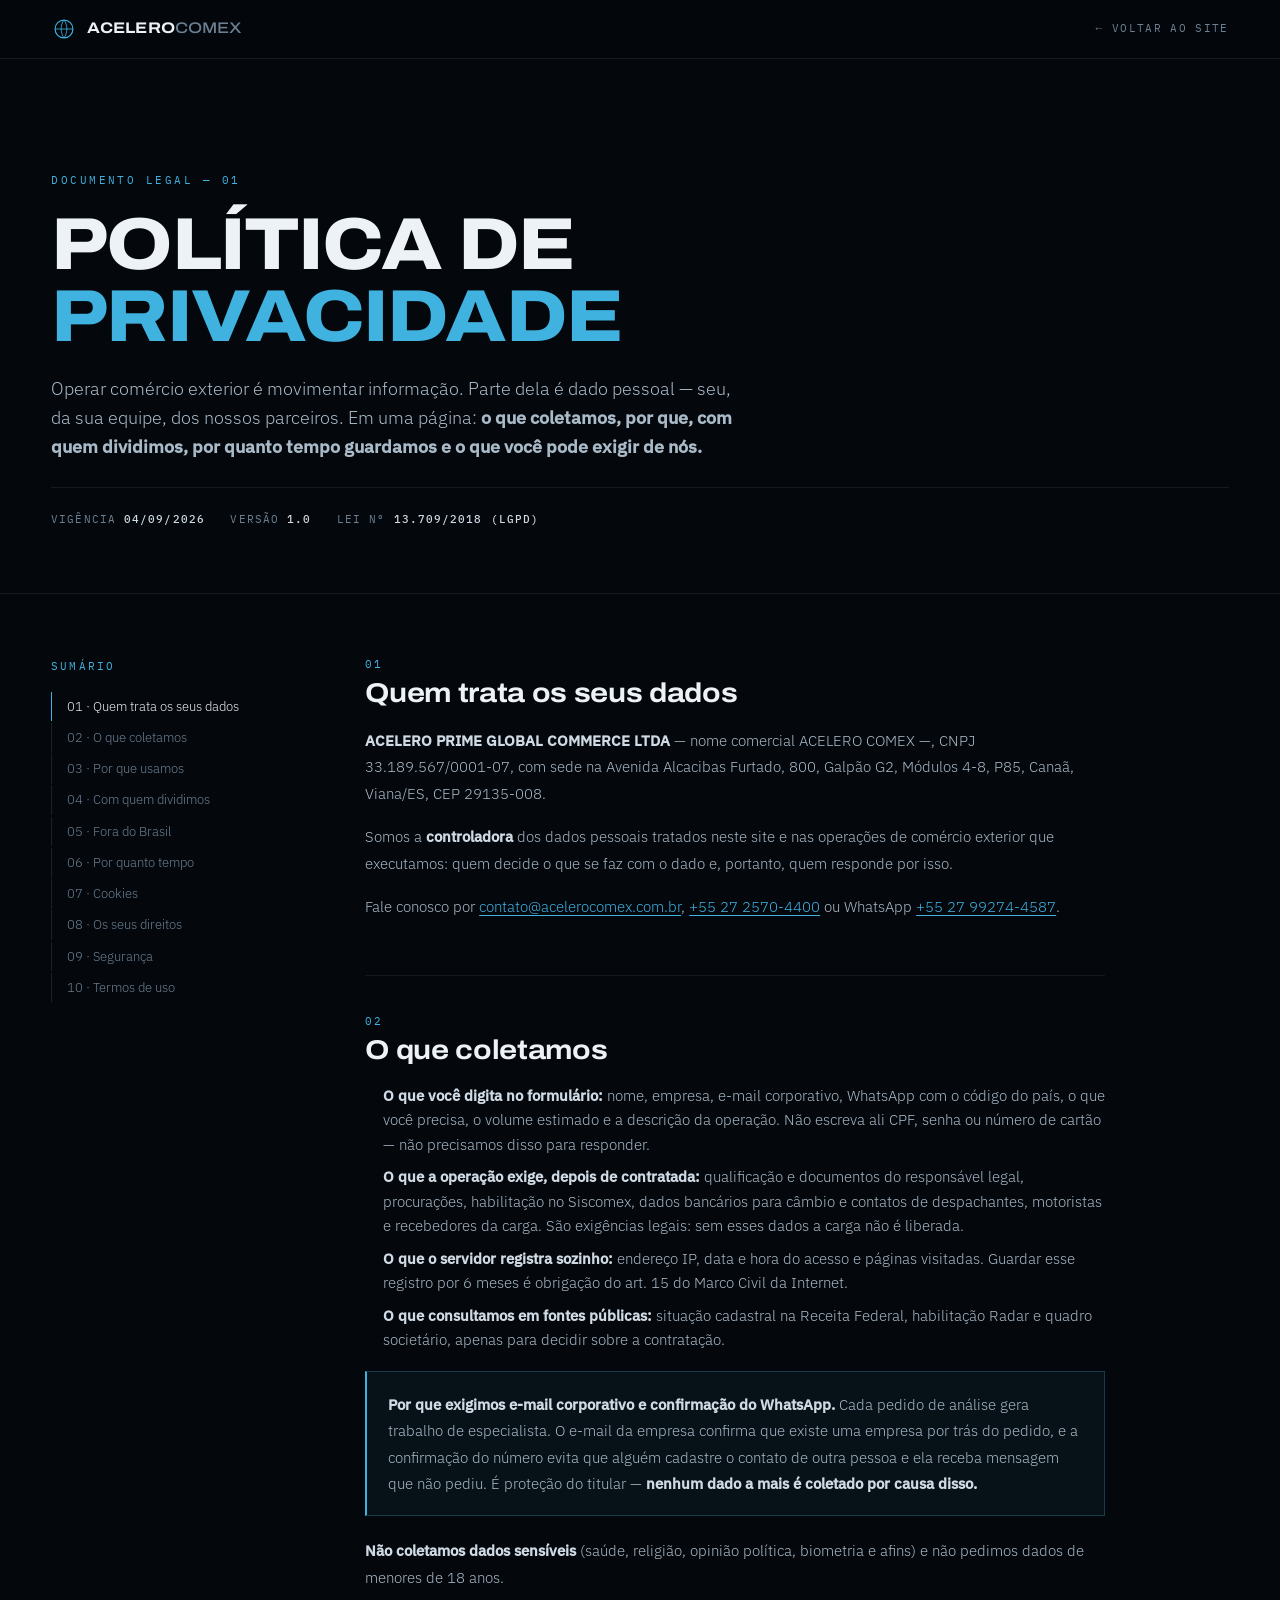
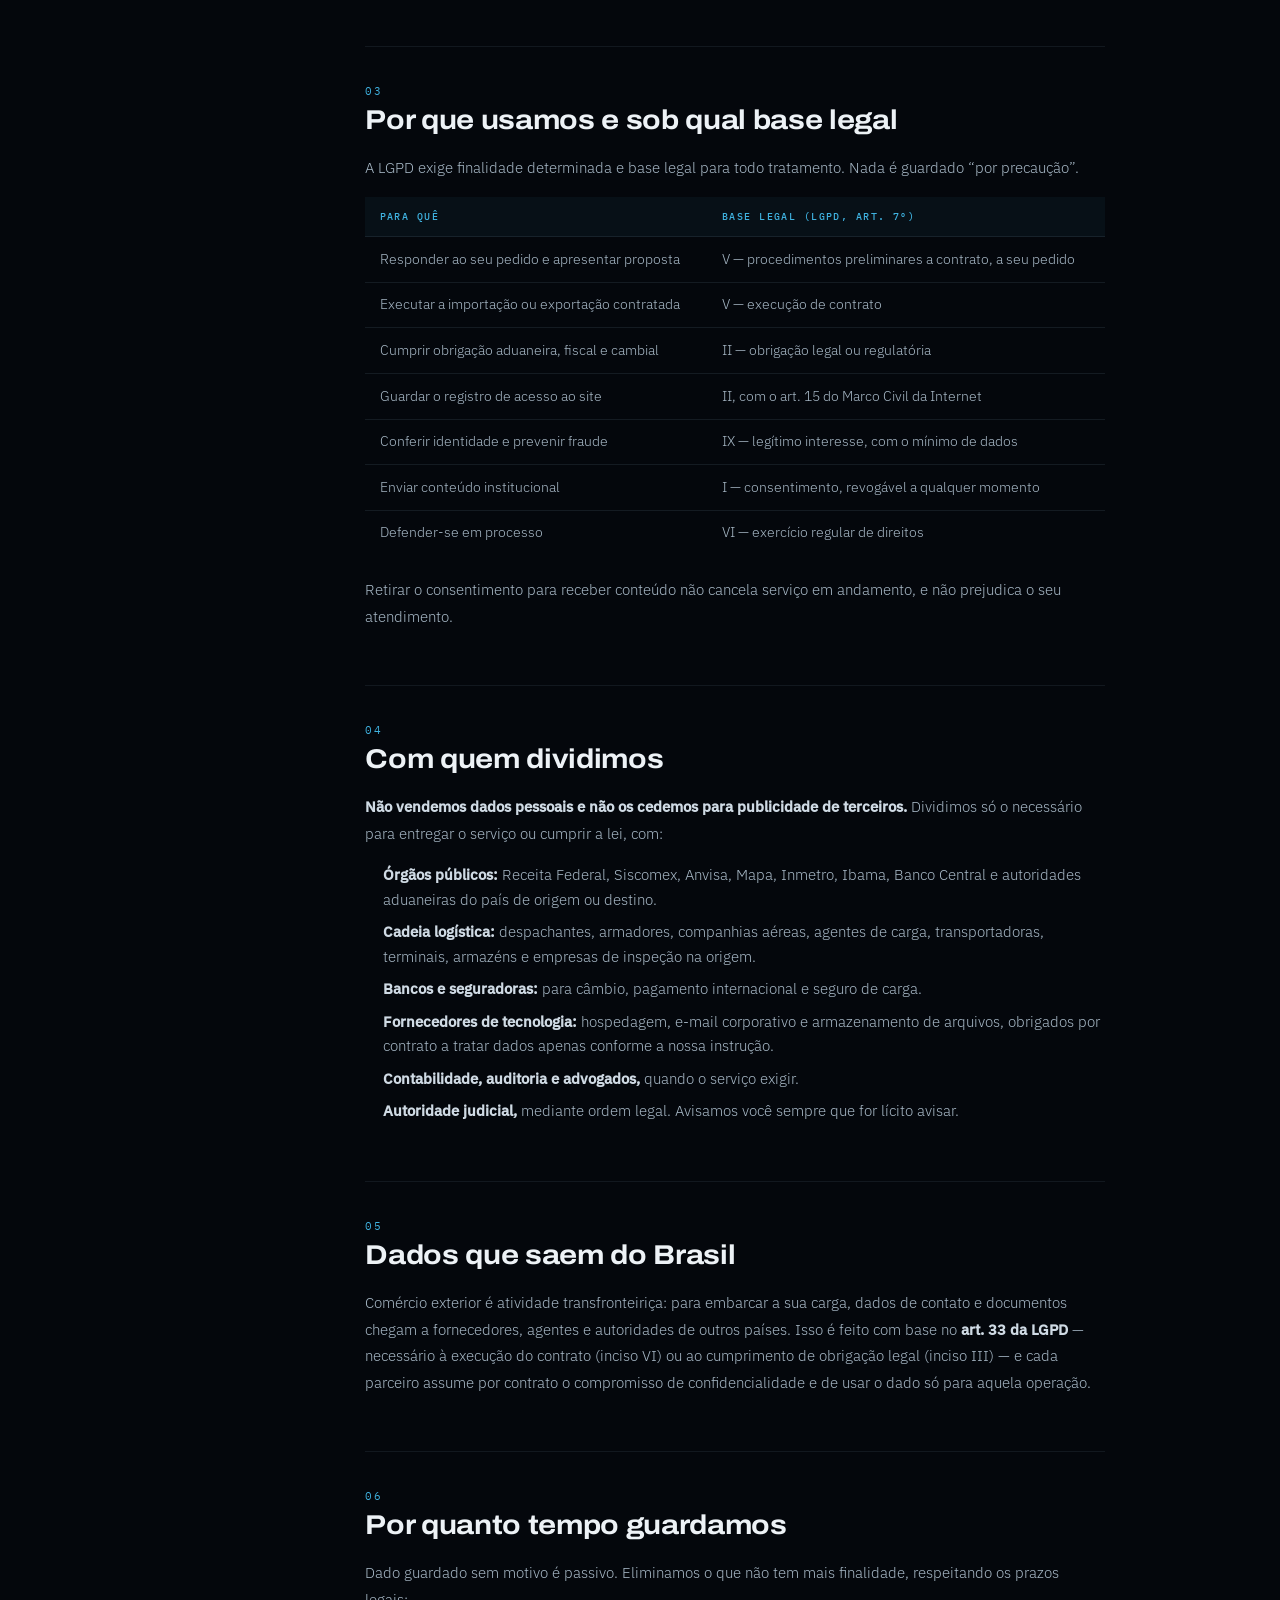
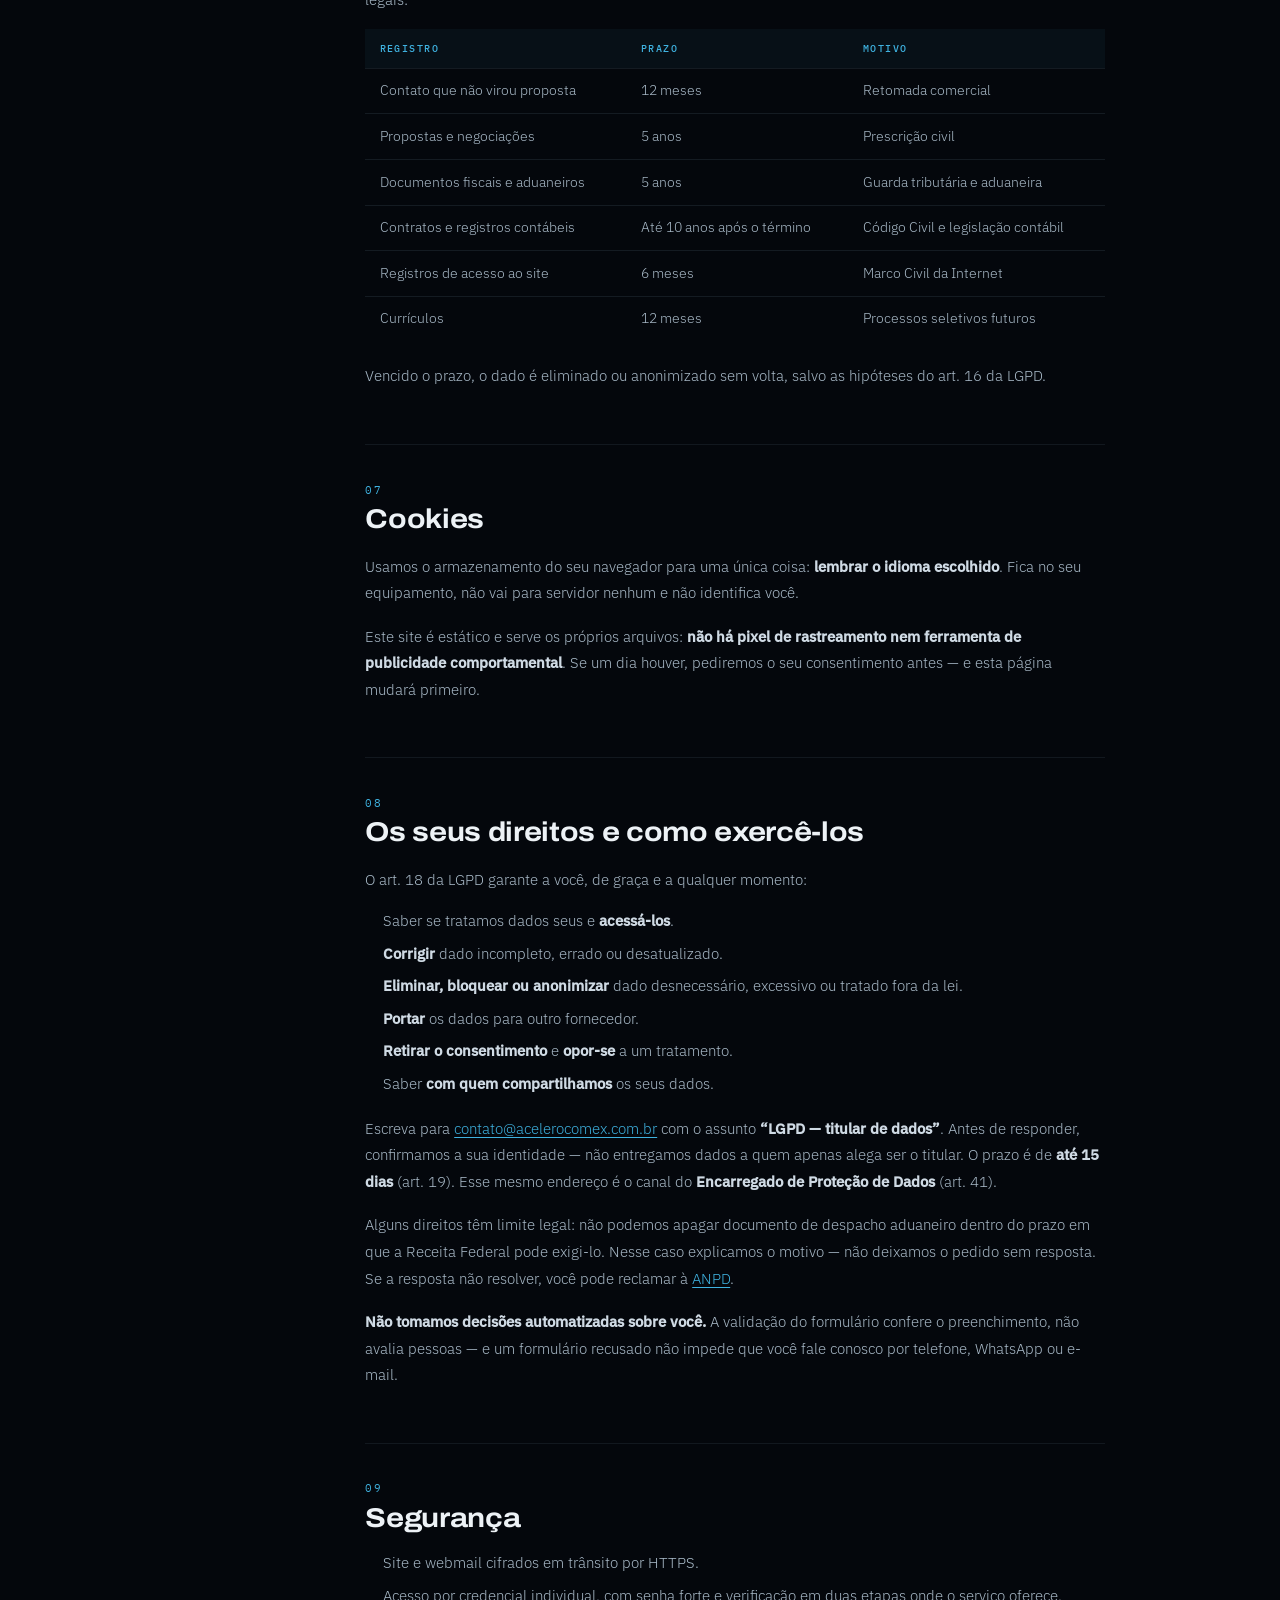
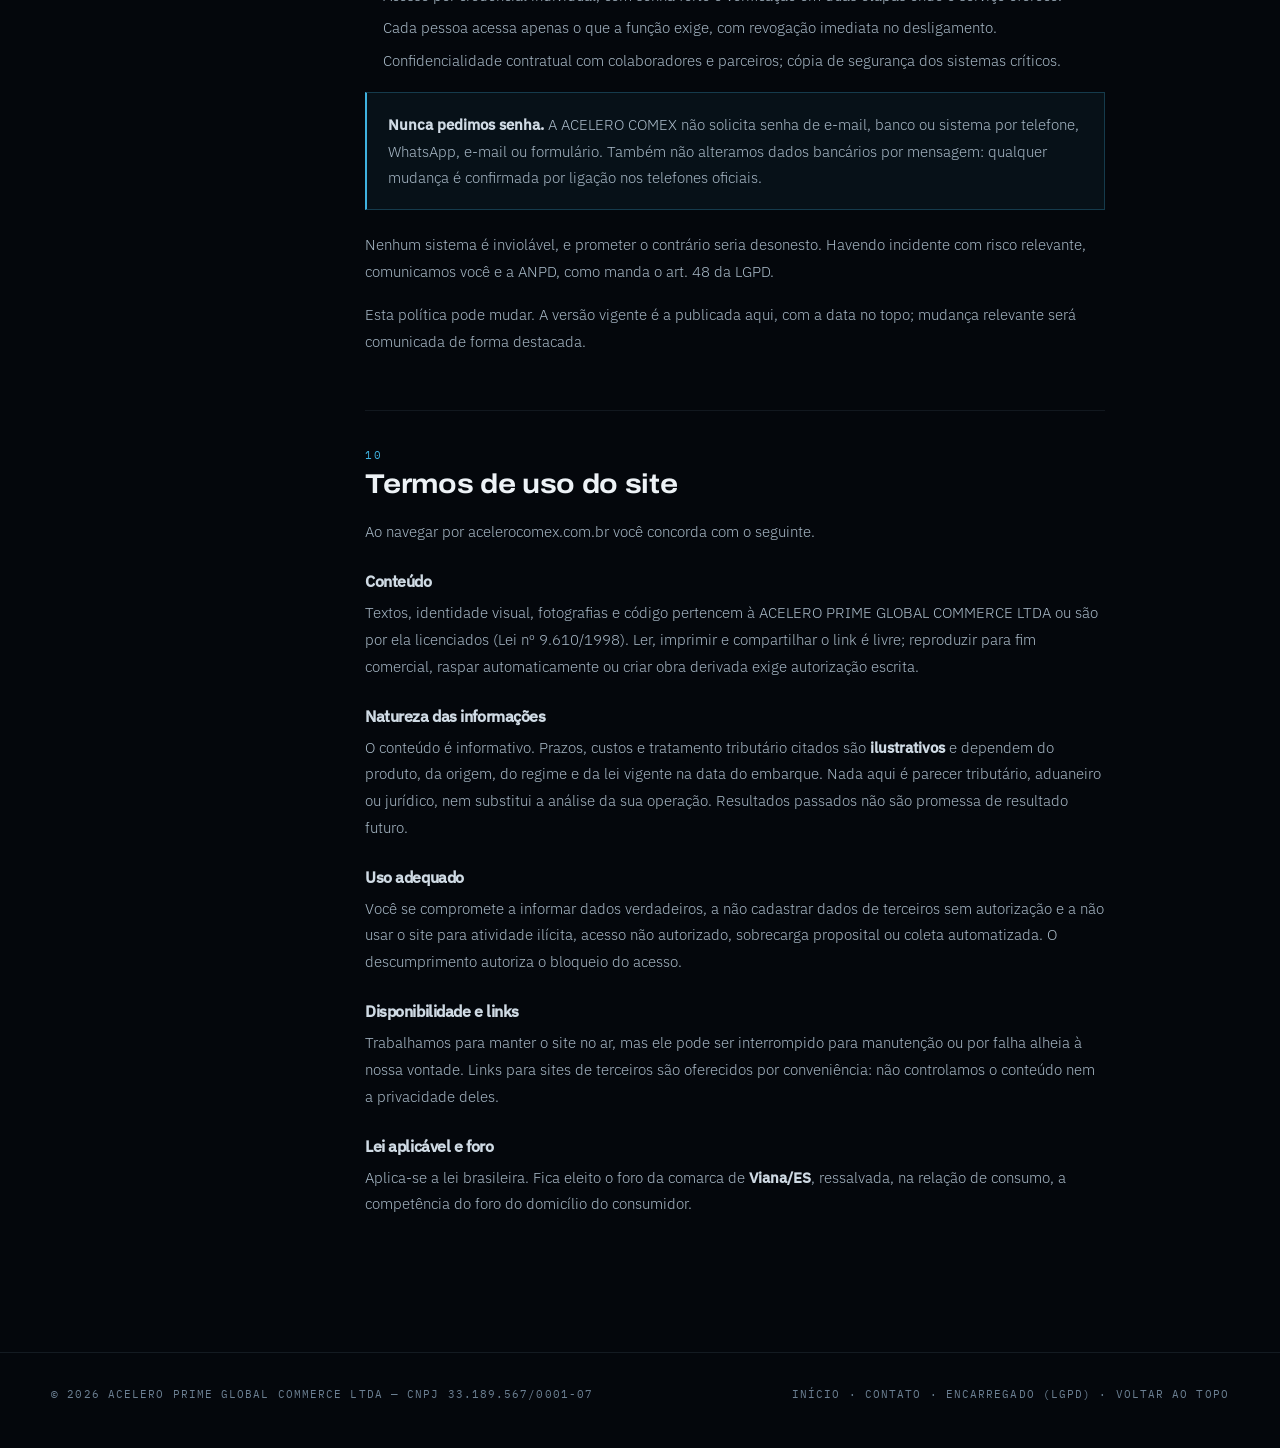
==== commit 3ae9ec84: "Política de privacidade enxuta, com os dados cadastrais reais da empresa - Razão social, CNPJ, ender" ====
--- a/politica-privacidade.html
+++ b/politica-privacidade.html
@@ -6,7 +6,7 @@
   <meta name="theme-color" content="#04070C" />
 
   <title>Política de Privacidade — ACELERO COMEX</title>
-  <meta name="description" content="Como a ACELERO COMEX coleta, usa, compartilha e protege dados pessoais, em conformidade com a Lei Geral de Proteção de Dados (Lei nº 13.709/2018)." />
+  <meta name="description" content="Como a ACELERO PRIME GLOBAL COMMERCE LTDA coleta, usa, compartilha e protege dados pessoais, conforme a Lei Geral de Proteção de Dados (Lei nº 13.709/2018)." />
   <link rel="canonical" href="https://www.acelerocomex.com.br/politica-privacidade.html" />
   <meta property="og:type" content="article" />
   <meta property="og:locale" content="pt_BR" />
@@ -23,20 +23,19 @@
 
 <!--
   ============================================================================
-  ATENÇÃO ANTES DE PUBLICAR
-
-  Este documento é uma MINUTA construída sobre a LGPD (Lei nº 13.709/2018) e
-  sobre as práticas descritas no site. Ele NÃO é parecer jurídico. Antes de ir
-  ao ar, precisa ser revisado pelo advogado ou pelo escritório que atende a
-  ACELERO COMEX, porque:
-
-    • os trechos marcados com <span class="pend"> são dados da empresa que só
-      ela tem (CNPJ, endereço, encarregado, prazos internos, ferramentas);
-    • prazos de guarda, bases legais e operadores precisam bater com o que a
-      empresa realmente faz — política que descreve prática inexistente é
-      risco, não proteção;
-    • havendo tratamento não previsto aqui (marketing, cookies analíticos,
-      CRM, videomonitoramento), o texto tem de ser ampliado.
+  ANTES DE PUBLICAR
+
+  Texto enxuto, com os dados cadastrais da empresa já preenchidos. Não é
+  parecer jurídico. A revisão do advogado da ACELERO deve conferir três
+  coisas, que são as que geram responsabilidade:
+
+    1. Os prazos de guarda da seção 06 batem com a prática real da empresa.
+    2. A lista de operadores da seção 04 corresponde aos fornecedores de
+       tecnologia efetivamente contratados.
+    3. O endereço do encarregado (seção 08) existe e é lido por alguém.
+
+  Se a empresa passar a usar Google Analytics, pixel de anúncio ou CRM, a
+  seção 07 precisa ser ampliada ANTES de a ferramenta entrar no site.
   ============================================================================
 -->
 
@@ -63,16 +62,13 @@
     <p class="mono doc__num">Documento legal — 01</p>
     <h1 class="doc__h1">Política de<br /><em>Privacidade</em></h1>
     <p class="doc__lead">
-      Operar comércio exterior é movimentar informação: quem compra, de quem,
-      quanto, por qual rota. Parte dessa informação é dado pessoal — seu, da
-      sua equipe, dos nossos parceiros. Este documento explica, sem rodeio
-      jurídico desnecessário, <strong>o que coletamos, por que coletamos, com
-      quem dividimos, por quanto tempo guardamos e o que você pode exigir de
-      nós a qualquer momento.</strong>
+      Operar comércio exterior é movimentar informação. Parte dela é dado
+      pessoal — seu, da sua equipe, dos nossos parceiros. Em uma página:
+      <strong>o que coletamos, por que, com quem dividimos, por quanto tempo
+      guardamos e o que você pode exigir de nós.</strong>
     </p>
     <div class="doc__sel">
-      <span>Vigência a partir de <b><span class="pend">[data de publicação]</span></b></span>
-      <span>Última atualização <b><span class="pend">[data]</span></b></span>
+      <span>Vigência <b>04/09/2026</b></span>
       <span>Versão <b>1.0</b></span>
       <span>Lei nº <b>13.709/2018 (LGPD)</b></span>
     </div>
@@ -84,489 +80,260 @@
   <nav class="doc__sumario" aria-label="Sumário do documento">
     <p>Sumário</p>
     <ol>
-      <li><a href="#quem">01 · Quem é o controlador</a></li>
-      <li><a href="#aplica">02 · A quem esta política se aplica</a></li>
-      <li><a href="#definicoes">03 · Definições</a></li>
-      <li><a href="#coleta">04 · Dados que tratamos</a></li>
-      <li><a href="#bases">05 · Finalidades e bases legais</a></li>
-      <li><a href="#cookies">06 · Cookies e tecnologias</a></li>
-      <li><a href="#compartilha">07 · Com quem compartilhamos</a></li>
-      <li><a href="#internacional">08 · Transferência internacional</a></li>
-      <li><a href="#prazo">09 · Por quanto tempo guardamos</a></li>
-      <li><a href="#seguranca">10 · Segurança da informação</a></li>
-      <li><a href="#incidente">11 · Incidentes de segurança</a></li>
-      <li><a href="#direitos">12 · Os seus direitos</a></li>
-      <li><a href="#exercer">13 · Como exercer os direitos</a></li>
-      <li><a href="#automatizadas">14 · Decisões automatizadas</a></li>
-      <li><a href="#criancas">15 · Crianças e adolescentes</a></li>
-      <li><a href="#mudancas">16 · Alterações desta política</a></li>
-      <li><a href="#encarregado">17 · Encarregado (DPO) e ANPD</a></li>
-      <li><a href="#termos">18 · Termos de uso do site</a></li>
+      <li><a href="#quem">01 · Quem trata os seus dados</a></li>
+      <li><a href="#coleta">02 · O que coletamos</a></li>
+      <li><a href="#bases">03 · Por que usamos</a></li>
+      <li><a href="#compartilha">04 · Com quem dividimos</a></li>
+      <li><a href="#internacional">05 · Fora do Brasil</a></li>
+      <li><a href="#prazo">06 · Por quanto tempo</a></li>
+      <li><a href="#cookies">07 · Cookies</a></li>
+      <li><a href="#direitos">08 · Os seus direitos</a></li>
+      <li><a href="#seguranca">09 · Segurança</a></li>
+      <li><a href="#termos">10 · Termos de uso</a></li>
     </ol>
   </nav>
 
   <article class="doc__texto">
 
     <section id="quem">
-      <h2><span>01</span>Quem é o controlador dos seus dados</h2>
-      <p>
-        <strong>ACELERO COMEX</strong>, inscrita no CNPJ sob o nº
-        <span class="pend">[00.000.000/0001-00]</span>, com sede em
-        <span class="pend">[endereço completo, cidade/UF, CEP]</span>, é a
-        <strong>controladora</strong> dos dados pessoais tratados neste site e
-        nas operações de comércio exterior que executa para os seus clientes.
-        Controladora é quem decide o que se faz com o dado e por quê — e,
-        portanto, quem responde por isso.
-      </p>
-      <p>
-        Canais oficiais: <a href="mailto:contato@acelerocomex.com.br">contato@acelerocomex.com.br</a>,
-        telefone <a href="tel:+552725704400">+55 27 2570-4400</a> e WhatsApp
+      <h2><span>01</span>Quem trata os seus dados</h2>
+      <p>
+        <strong>ACELERO PRIME GLOBAL COMMERCE LTDA</strong> — nome comercial
+        ACELERO COMEX —, CNPJ 33.189.567/0001-07, com sede na Avenida
+        Alcacibas Furtado, 800, Galpão G2, Módulos 4-8, P85, Canaã, Viana/ES,
+        CEP 29135-008.
+      </p>
+      <p>
+        Somos a <strong>controladora</strong> dos dados pessoais tratados neste
+        site e nas operações de comércio exterior que executamos: quem decide o
+        que se faz com o dado e, portanto, quem responde por isso.
+      </p>
+      <p>
+        Fale conosco por <a href="mailto:contato@acelerocomex.com.br">contato@acelerocomex.com.br</a>,
+        <a href="tel:+552725704400">+55 27 2570-4400</a> ou WhatsApp
         <a href="https://wa.me/5527992744587" target="_blank" rel="noopener">+55 27 99274-4587</a>.
-        Atendimento em Santos, São Paulo, Itajaí, Espírito Santo e Minas Gerais.
-      </p>
-    </section>
-
-    <section id="aplica">
-      <h2><span>02</span>A quem esta política se aplica</h2>
-      <p>Este documento vale para o tratamento de dados pessoais de:</p>
+      </p>
+    </section>
+
+    <section id="coleta">
+      <h2><span>02</span>O que coletamos</h2>
       <ul>
-        <li><strong>Visitantes do site</strong> acelerocomex.com.br e de suas páginas internas, inclusive quem apenas navega sem preencher formulário.</li>
-        <li><strong>Interessados e clientes</strong> que solicitam análise de operação, orçamento, diagnóstico ou proposta comercial.</li>
-        <li><strong>Representantes de pessoas jurídicas</strong> — sócios, procuradores, compradores, responsáveis logísticos e financeiros — cujos dados aparecem na documentação de uma operação de importação ou exportação.</li>
-        <li><strong>Fornecedores, parceiros e prestadores</strong> e seus prepostos, quando os dados são necessários à contratação e à execução do serviço.</li>
-        <li><strong>Candidatos a vagas</strong> que nos enviam currículo por qualquer canal.</li>
+        <li><strong>O que você digita no formulário:</strong> nome, empresa, e-mail corporativo, WhatsApp com o código do país, o que você precisa, o volume estimado e a descrição da operação. Não escreva ali CPF, senha ou número de cartão — não precisamos disso para responder.</li>
+        <li><strong>O que a operação exige, depois de contratada:</strong> qualificação e documentos do responsável legal, procurações, habilitação no Siscomex, dados bancários para câmbio e contatos de despachantes, motoristas e recebedores da carga. São exigências legais: sem esses dados a carga não é liberada.</li>
+        <li><strong>O que o servidor registra sozinho:</strong> endereço IP, data e hora do acesso e páginas visitadas. Guardar esse registro por 6 meses é obrigação do art. 15 do Marco Civil da Internet.</li>
+        <li><strong>O que consultamos em fontes públicas:</strong> situação cadastral na Receita Federal, habilitação Radar e quadro societário, apenas para decidir sobre a contratação.</li>
       </ul>
-      <p>
-        Não se aplica a sites de terceiros acessados a partir de links nossos.
-        Cada um deles tem política própria, e a responsabilidade pelo que
-        acontece lá é de quem o opera.
-      </p>
-    </section>
-
-    <section id="definicoes">
-      <h2><span>03</span>Definições que usamos</h2>
-      <ul>
-        <li><strong>Dado pessoal</strong> — informação relacionada a pessoa natural identificada ou identificável (art. 5º, I, da LGPD). Nome, e-mail corporativo nominal, telefone e CPF são dados pessoais; o CNPJ da empresa, isoladamente, não é.</li>
-        <li><strong>Dado pessoal sensível</strong> — origem racial ou étnica, convicção religiosa, opinião política, filiação sindical, dado referente à saúde, à vida sexual, genético ou biométrico. <strong>Não coletamos dados sensíveis</strong> nos formulários deste site.</li>
-        <li><strong>Tratamento</strong> — qualquer operação com dado pessoal: coleta, uso, acesso, transmissão, armazenamento, eliminação.</li>
-        <li><strong>Titular</strong> — a pessoa natural a quem o dado se refere. É você.</li>
-        <li><strong>Controlador</strong> — quem decide sobre o tratamento. Aqui, a ACELERO COMEX.</li>
-        <li><strong>Operador</strong> — quem trata dados em nome do controlador, seguindo instruções dele (por exemplo, o provedor de hospedagem do site).</li>
-        <li><strong>ANPD</strong> — Autoridade Nacional de Proteção de Dados, o órgão federal que fiscaliza a aplicação da LGPD.</li>
-      </ul>
-    </section>
-
-    <section id="coleta">
-      <h2><span>04</span>Dados que tratamos</h2>
-
-      <h3>4.1 Dados que você nos entrega</h3>
-      <p>
-        No formulário de contato deste site pedimos <strong>nome completo,
-        empresa, e-mail corporativo, número de WhatsApp com o código do país,
-        o tipo de necessidade, o volume estimado</strong> e, opcionalmente, a
-        descrição livre da sua operação. O campo de mensagem é livre: pedimos
-        que não escreva ali dado sensível, CPF, senha ou número de cartão.
-      </p>
       <div class="doc__box">
         <p>
           <strong>Por que exigimos e-mail corporativo e confirmação do
-          WhatsApp.</strong> Um pedido de análise de operação gera trabalho
-          humano de especialista sênior. O e-mail corporativo confirma que há
-          uma empresa por trás do pedido, e a confirmação explícita do WhatsApp
-          garante que o número informado é mesmo o seu — evitando que
-          terceiros cadastrem o contato de outra pessoa e que ela receba
-          mensagem que não pediu. É medida de proteção do titular, não de
-          coleta adicional: <strong>nenhum dado a mais é obtido por causa
+          WhatsApp.</strong> Cada pedido de análise gera trabalho de
+          especialista. O e-mail da empresa confirma que existe uma empresa por
+          trás do pedido, e a confirmação do número evita que alguém cadastre o
+          contato de outra pessoa e ela receba mensagem que não pediu. É
+          proteção do titular — <strong>nenhum dado a mais é coletado por causa
           disso.</strong>
         </p>
       </div>
-
-      <h3>4.2 Dados da execução da operação</h3>
-      <p>
-        Contratado o serviço, passamos a tratar os dados necessários ao
-        despacho aduaneiro e à logística: qualificação do responsável legal,
-        CPF e RG de representantes, procurações, dados de habilitação no
-        Siscomex/Portal Único, dados bancários para câmbio e pagamento
-        internacional, e dados de contato de motoristas, despachantes e
-        recebedores da carga. Esses dados são exigidos por lei e pelos órgãos
-        intervenientes — sem eles a carga não é liberada.
-      </p>
-
-      <h3>4.3 Dados coletados automaticamente</h3>
-      <p>
-        Como qualquer site, o nosso servidor registra o <strong>endereço IP,
-        data e hora do acesso, páginas visitadas, o navegador e o sistema
-        operacional</strong>. O registro de acesso a aplicações de internet é
-        obrigação legal do provedor, guardada por 6 meses, conforme o art. 15
-        do Marco Civil da Internet (Lei nº 12.965/2014).
-      </p>
-      <p>
-        Este site é estático e roda com recursos hospedados nele próprio —
-        fontes, scripts e imagens não vêm de servidores de terceiros. Na
-        configuração publicada, <strong>não há pixel de rastreamento nem
-        ferramenta de publicidade comportamental</strong>. Se isso mudar, esta
-        política muda antes.
-        <span class="pend">[confirmar se há Google Analytics, Meta Pixel, Hotjar ou similar]</span>
-      </p>
-
-      <h3>4.4 Dados de fontes públicas</h3>
-      <p>
-        Para análise cadastral e prevenção a fraude podemos consultar fontes
-        públicas e bases de crédito: situação cadastral na Receita Federal,
-        habilitação Radar, quadro societário, protestos e restrições. A
-        consulta se limita ao necessário para decidir sobre a contratação.
+      <p>
+        <strong>Não coletamos dados sensíveis</strong> (saúde, religião,
+        opinião política, biometria e afins) e não pedimos dados de menores de
+        18 anos.
       </p>
     </section>
 
     <section id="bases">
-      <h2><span>05</span>Para que tratamos e sob qual base legal</h2>
-      <p>
-        A LGPD exige que todo tratamento tenha finalidade determinada e uma
-        base legal do art. 7º. Nada é tratado “por precaução” ou para uso
-        futuro indefinido.
+      <h2><span>03</span>Por que usamos e sob qual base legal</h2>
+      <p>
+        A LGPD exige finalidade determinada e base legal para todo tratamento.
+        Nada é guardado “por precaução”.
       </p>
       <div class="doc__tab">
         <table>
-          <thead>
-            <tr><th>Finalidade</th><th>Dados</th><th>Base legal (LGPD)</th></tr>
-          </thead>
+          <thead><tr><th>Para quê</th><th>Base legal (LGPD, art. 7º)</th></tr></thead>
           <tbody>
-            <tr>
-              <td>Responder ao pedido de análise e apresentar proposta</td>
-              <td>Nome, empresa, e-mail, WhatsApp, necessidade, volume, mensagem</td>
-              <td>Art. 7º, V — procedimentos preliminares a contrato, a pedido do titular</td>
-            </tr>
-            <tr>
-              <td>Executar a operação de importação/exportação contratada</td>
-              <td>Dados cadastrais, documentais e de contato da operação</td>
-              <td>Art. 7º, V — execução de contrato</td>
-            </tr>
-            <tr>
-              <td>Cumprir obrigação aduaneira, fiscal, cambial e societária</td>
-              <td>Documentos e registros da operação</td>
-              <td>Art. 7º, II — cumprimento de obrigação legal ou regulatória</td>
-            </tr>
-            <tr>
-              <td>Guardar registro de acesso ao site</td>
-              <td>IP, data e hora, agente do navegador</td>
-              <td>Art. 7º, II c/c art. 15 do Marco Civil da Internet</td>
-            </tr>
-            <tr>
-              <td>Prevenir fraude e conferir a identidade de quem nos procura</td>
-              <td>Domínio do e-mail, número confirmado, consulta cadastral pública</td>
-              <td>Art. 7º, IX — legítimo interesse, com salvaguardas</td>
-            </tr>
-            <tr>
-              <td>Comunicação institucional e conteúdo sobre comex</td>
-              <td>Nome, e-mail corporativo</td>
-              <td>Art. 7º, I — consentimento, revogável a qualquer tempo</td>
-            </tr>
-            <tr>
-              <td>Exercer ou defender direito em processo</td>
-              <td>Registros da relação e da operação</td>
-              <td>Art. 7º, VI — exercício regular de direitos</td>
-            </tr>
+            <tr><td>Responder ao seu pedido e apresentar proposta</td><td>V — procedimentos preliminares a contrato, a seu pedido</td></tr>
+            <tr><td>Executar a importação ou exportação contratada</td><td>V — execução de contrato</td></tr>
+            <tr><td>Cumprir obrigação aduaneira, fiscal e cambial</td><td>II — obrigação legal ou regulatória</td></tr>
+            <tr><td>Guardar o registro de acesso ao site</td><td>II, com o art. 15 do Marco Civil da Internet</td></tr>
+            <tr><td>Conferir identidade e prevenir fraude</td><td>IX — legítimo interesse, com o mínimo de dados</td></tr>
+            <tr><td>Enviar conteúdo institucional</td><td>I — consentimento, revogável a qualquer momento</td></tr>
+            <tr><td>Defender-se em processo</td><td>VI — exercício regular de direitos</td></tr>
           </tbody>
         </table>
       </div>
       <p>
-        Onde a base é o <strong>legítimo interesse</strong>, fizemos o teste de
-        proporcionalidade exigido pelo art. 10: a finalidade é concreta, o dado
-        usado é o mínimo, e o titular pode se opor a qualquer momento pelo canal
-        do item 13. Onde a base é o <strong>consentimento</strong>, ele é
-        específico, destacado e pode ser retirado sem que isso prejudique a
-        contratação ou o atendimento — retirar o consentimento para receber
-        conteúdo não cancela um serviço em andamento.
-      </p>
-    </section>
-
-    <section id="cookies">
-      <h2><span>06</span>Cookies e tecnologias semelhantes</h2>
-      <p>
-        Usamos o armazenamento local do seu navegador para uma finalidade
-        estritamente funcional: <strong>lembrar o idioma escolhido</strong> no
-        seletor do topo (chave <code class="mono">acelero.idioma</code>). Essa
-        informação fica no seu próprio equipamento, não é enviada a nenhum
-        servidor e não identifica você.
-      </p>
-      <p>
-        Cookies estritamente necessários dispensam consentimento. Caso venhamos
-        a adotar cookies de análise ou de publicidade, apresentaremos aviso de
-        consentimento antes de qualquer coleta, com opção real de recusa. Você
-        pode limpar o armazenamento local e bloquear cookies nas configurações
-        do seu navegador a qualquer momento; o site continua funcionando, apenas
-        deixa de lembrar a sua preferência de idioma.
+        Retirar o consentimento para receber conteúdo não cancela serviço em
+        andamento, e não prejudica o seu atendimento.
       </p>
     </section>
 
     <section id="compartilha">
-      <h2><span>07</span>Com quem compartilhamos</h2>
+      <h2><span>04</span>Com quem dividimos</h2>
       <p>
         <strong>Não vendemos dados pessoais e não os cedemos para publicidade
-        de terceiros.</strong> O compartilhamento acontece apenas quando é
-        necessário para entregar o que foi contratado ou para cumprir a lei:
+        de terceiros.</strong> Dividimos só o necessário para entregar o
+        serviço ou cumprir a lei, com:
       </p>
       <ul>
-        <li><strong>Órgãos públicos intervenientes</strong> — Receita Federal do Brasil, Siscomex/Portal Único, Anvisa, Mapa, Inmetro, Ibama, Banco Central e autoridades aduaneiras do país de origem ou destino, na medida exigida pela legislação.</li>
-        <li><strong>Parceiros da cadeia logística</strong> — despachantes aduaneiros, armadores, companhias aéreas, agentes de carga, transportadoras, terminais, armazéns gerais e empresas de inspeção na origem.</li>
-        <li><strong>Instituições financeiras e seguradoras</strong> — para câmbio, pagamento internacional, carta de crédito e seguro de carga.</li>
-        <li><strong>Operadores de tecnologia</strong> — hospedagem, e-mail corporativo, armazenamento de arquivos e sistema de gestão, contratados sob obrigação de confidencialidade e de tratar dados apenas conforme a nossa instrução. <span class="pend">[listar os fornecedores efetivamente usados]</span></li>
-        <li><strong>Assessores</strong> — contabilidade, auditoria e advogados, quando o serviço exigir.</li>
-        <li><strong>Autoridade judicial ou administrativa</strong>, mediante ordem ou requisição legal. Sempre que for lícito fazê-lo, avisamos o titular.</li>
+        <li><strong>Órgãos públicos:</strong> Receita Federal, Siscomex, Anvisa, Mapa, Inmetro, Ibama, Banco Central e autoridades aduaneiras do país de origem ou destino.</li>
+        <li><strong>Cadeia logística:</strong> despachantes, armadores, companhias aéreas, agentes de carga, transportadoras, terminais, armazéns e empresas de inspeção na origem.</li>
+        <li><strong>Bancos e seguradoras:</strong> para câmbio, pagamento internacional e seguro de carga.</li>
+        <li><strong>Fornecedores de tecnologia:</strong> hospedagem, e-mail corporativo e armazenamento de arquivos, obrigados por contrato a tratar dados apenas conforme a nossa instrução.</li>
+        <li><strong>Contabilidade, auditoria e advogados,</strong> quando o serviço exigir.</li>
+        <li><strong>Autoridade judicial,</strong> mediante ordem legal. Avisamos você sempre que for lícito avisar.</li>
       </ul>
-      <p>
-        Em caso de reorganização societária, fusão, cisão ou aquisição, os dados
-        podem ser transferidos ao sucessor, que fica vinculado a esta política
-        até que apresente a sua própria — e a mudança será comunicada.
-      </p>
     </section>
 
     <section id="internacional">
-      <h2><span>08</span>Transferência internacional de dados</h2>
-      <p>
-        Comércio exterior é, por definição, uma atividade transfronteiriça. Para
-        embarcar a sua carga, dados de contato e documentos da operação chegam a
-        fornecedores, agentes, inspetores e autoridades em outros países —
-        China, Índia, Vietnã, Turquia, Estados Unidos, México, União Europeia e
-        demais praças onde a operação ocorrer.
-      </p>
-      <p>
-        Essas transferências são feitas com fundamento no <strong>art. 33 da
-        LGPD</strong>: quando necessárias à execução do contrato do qual o
-        titular é parte ou a procedimentos preliminares a ele (inciso VI), para
-        cumprimento de obrigação legal (inciso III) ou mediante garantias
-        contratuais específicas de proteção (inciso II). Exigimos de cada
-        parceiro compromisso contratual de confidencialidade e de uso limitado à
-        finalidade da operação.
+      <h2><span>05</span>Dados que saem do Brasil</h2>
+      <p>
+        Comércio exterior é atividade transfronteiriça: para embarcar a sua
+        carga, dados de contato e documentos chegam a fornecedores, agentes e
+        autoridades de outros países. Isso é feito com base no
+        <strong>art. 33 da LGPD</strong> — necessário à execução do contrato
+        (inciso VI) ou ao cumprimento de obrigação legal (inciso III) — e cada
+        parceiro assume por contrato o compromisso de confidencialidade e de
+        usar o dado só para aquela operação.
       </p>
     </section>
 
     <section id="prazo">
-      <h2><span>09</span>Por quanto tempo guardamos</h2>
-      <p>
-        Dado guardado sem motivo é passivo, não é ativo. Eliminamos o que não
-        tem mais finalidade — respeitando os prazos que a lei nos impõe:
-      </p>
+      <h2><span>06</span>Por quanto tempo guardamos</h2>
+      <p>Dado guardado sem motivo é passivo. Eliminamos o que não tem mais finalidade, respeitando os prazos legais:</p>
       <div class="doc__tab">
         <table>
           <thead><tr><th>Registro</th><th>Prazo</th><th>Motivo</th></tr></thead>
           <tbody>
-            <tr><td>Contato que não virou proposta</td><td>Até 12 meses</td><td>Retomada comercial; depois, eliminação ou anonimização</td></tr>
-            <tr><td>Propostas e negociações</td><td>Até 5 anos do último contato</td><td>Prescrição de pretensões (art. 206, §5º, I, do Código Civil)</td></tr>
-            <tr><td>Documentos fiscais e aduaneiros</td><td>5 anos, contados na forma da legislação aplicável</td><td>Decadência/prescrição tributária e guarda aduaneira</td></tr>
-            <tr><td>Contratos e registros contábeis</td><td>Enquanto vigente e por até 10 anos após o término</td><td>Art. 205 do Código Civil e legislação contábil</td></tr>
-            <tr><td>Registros de acesso ao site</td><td>6 meses</td><td>Art. 15 do Marco Civil da Internet</td></tr>
-            <tr><td>Currículos de candidatos</td><td>Até 12 meses</td><td>Processos seletivos futuros, salvo pedido de exclusão</td></tr>
+            <tr><td>Contato que não virou proposta</td><td>12 meses</td><td>Retomada comercial</td></tr>
+            <tr><td>Propostas e negociações</td><td>5 anos</td><td>Prescrição civil</td></tr>
+            <tr><td>Documentos fiscais e aduaneiros</td><td>5 anos</td><td>Guarda tributária e aduaneira</td></tr>
+            <tr><td>Contratos e registros contábeis</td><td>Até 10 anos após o término</td><td>Código Civil e legislação contábil</td></tr>
+            <tr><td>Registros de acesso ao site</td><td>6 meses</td><td>Marco Civil da Internet</td></tr>
+            <tr><td>Currículos</td><td>12 meses</td><td>Processos seletivos futuros</td></tr>
           </tbody>
         </table>
       </div>
-      <p>
-        Vencido o prazo, o dado é eliminado ou anonimizado de forma
-        irreversível. Pode ser conservado além disso apenas nas hipóteses do
-        art. 16 da LGPD — cumprimento de obrigação legal, estudo por órgão de
-        pesquisa com anonimização, transferência a terceiro respeitados os
-        requisitos legais, ou uso exclusivo nosso, vedado o acesso por terceiro
-        e desde que anonimizado.
+      <p>Vencido o prazo, o dado é eliminado ou anonimizado sem volta, salvo as hipóteses do art. 16 da LGPD.</p>
+    </section>
+
+    <section id="cookies">
+      <h2><span>07</span>Cookies</h2>
+      <p>
+        Usamos o armazenamento do seu navegador para uma única coisa:
+        <strong>lembrar o idioma escolhido</strong>. Fica no seu equipamento,
+        não vai para servidor nenhum e não identifica você.
+      </p>
+      <p>
+        Este site é estático e serve os próprios arquivos: <strong>não há pixel
+        de rastreamento nem ferramenta de publicidade comportamental</strong>.
+        Se um dia houver, pediremos o seu consentimento antes — e esta página
+        mudará primeiro.
+      </p>
+    </section>
+
+    <section id="direitos">
+      <h2><span>08</span>Os seus direitos e como exercê-los</h2>
+      <p>O art. 18 da LGPD garante a você, de graça e a qualquer momento:</p>
+      <ul>
+        <li>Saber se tratamos dados seus e <strong>acessá-los</strong>.</li>
+        <li><strong>Corrigir</strong> dado incompleto, errado ou desatualizado.</li>
+        <li><strong>Eliminar, bloquear ou anonimizar</strong> dado desnecessário, excessivo ou tratado fora da lei.</li>
+        <li><strong>Portar</strong> os dados para outro fornecedor.</li>
+        <li><strong>Retirar o consentimento</strong> e <strong>opor-se</strong> a um tratamento.</li>
+        <li>Saber <strong>com quem compartilhamos</strong> os seus dados.</li>
+      </ul>
+      <p>
+        Escreva para <a href="mailto:contato@acelerocomex.com.br">contato@acelerocomex.com.br</a>
+        com o assunto <strong>“LGPD — titular de dados”</strong>. Antes de
+        responder, confirmamos a sua identidade — não entregamos dados a quem
+        apenas alega ser o titular. O prazo é de <strong>até 15 dias</strong>
+        (art. 19). Esse mesmo endereço é o canal do
+        <strong>Encarregado de Proteção de Dados</strong> (art. 41).
+      </p>
+      <p>
+        Alguns direitos têm limite legal: não podemos apagar documento de
+        despacho aduaneiro dentro do prazo em que a Receita Federal pode
+        exigi-lo. Nesse caso explicamos o motivo — não deixamos o pedido sem
+        resposta. Se a resposta não resolver, você pode reclamar à
+        <a href="https://www.gov.br/anpd" target="_blank" rel="noopener">ANPD</a>.
+      </p>
+      <p>
+        <strong>Não tomamos decisões automatizadas sobre você.</strong> A
+        validação do formulário confere o preenchimento, não avalia pessoas — e
+        um formulário recusado não impede que você fale conosco por telefone,
+        WhatsApp ou e-mail.
       </p>
     </section>
 
     <section id="seguranca">
-      <h2><span>10</span>Segurança da informação</h2>
-      <p>
-        Adotamos medidas técnicas e administrativas proporcionais ao risco, na
-        forma do art. 46 da LGPD:
-      </p>
+      <h2><span>09</span>Segurança</h2>
       <ul>
-        <li>Tráfego do site e do webmail cifrado em trânsito por HTTPS/TLS.</li>
-        <li>Acesso a sistemas por credencial individual, com senha forte e autenticação em duas etapas onde o serviço a oferece.</li>
-        <li>Controle de acesso pelo mínimo necessário: cada pessoa vê apenas o que a sua função exige.</li>
-        <li>Cláusula de confidencialidade com colaboradores e parceiros, e orientação periódica sobre proteção de dados.</li>
-        <li>Cópia de segurança dos sistemas críticos e registro de acesso e de alterações relevantes.</li>
-        <li>Revisão periódica de contas ativas, com revogação imediata no desligamento.</li>
+        <li>Site e webmail cifrados em trânsito por HTTPS.</li>
+        <li>Acesso por credencial individual, com senha forte e verificação em duas etapas onde o serviço oferece.</li>
+        <li>Cada pessoa acessa apenas o que a função exige, com revogação imediata no desligamento.</li>
+        <li>Confidencialidade contratual com colaboradores e parceiros; cópia de segurança dos sistemas críticos.</li>
       </ul>
       <div class="doc__box">
         <p>
           <strong>Nunca pedimos senha.</strong> A ACELERO COMEX não solicita
-          senha de e-mail, de banco ou de sistema por telefone, WhatsApp,
-          e-mail ou formulário. Também não alteramos dados bancários de
-          pagamento por mensagem: qualquer alteração é confirmada por ligação
-          nos telefones oficiais. Desconfie de qualquer contato que fuja disso.
+          senha de e-mail, banco ou sistema por telefone, WhatsApp, e-mail ou
+          formulário. Também não alteramos dados bancários por mensagem:
+          qualquer mudança é confirmada por ligação nos telefones oficiais.
         </p>
       </div>
       <p>
-        Nenhum sistema é absolutamente inviolável, e seria desonesto prometer o
-        contrário. O que garantimos é diligência permanente e transparência
-        quando algo falhar.
-      </p>
-    </section>
-
-    <section id="incidente">
-      <h2><span>11</span>Incidentes de segurança</h2>
-      <p>
-        Havendo incidente que possa acarretar risco ou dano relevante aos
-        titulares, comunicaremos a <strong>ANPD</strong> e os titulares
-        afetados em prazo razoável, informando a natureza dos dados atingidos,
-        os titulares envolvidos, as medidas técnicas de proteção empregadas, os
-        riscos, o motivo de eventual demora e as providências adotadas para
-        reverter ou mitigar os efeitos — conforme o art. 48 da LGPD.
-      </p>
-    </section>
-
-    <section id="direitos">
-      <h2><span>12</span>Os seus direitos</h2>
-      <p>O art. 18 da LGPD garante a você, a qualquer momento e gratuitamente:</p>
-      <ul>
-        <li><strong>Confirmação</strong> de que tratamos dados seus e <strong>acesso</strong> a eles.</li>
-        <li><strong>Correção</strong> de dado incompleto, inexato ou desatualizado.</li>
-        <li><strong>Anonimização, bloqueio ou eliminação</strong> de dado desnecessário, excessivo ou tratado em desconformidade com a lei.</li>
-        <li><strong>Portabilidade</strong> a outro fornecedor, mediante requisição expressa e observados os segredos comercial e industrial.</li>
-        <li><strong>Eliminação</strong> dos dados tratados com base no seu consentimento, ressalvadas as hipóteses de guarda obrigatória do art. 16.</li>
-        <li><strong>Informação</strong> sobre com quem compartilhamos os seus dados.</li>
-        <li><strong>Informação</strong> sobre a possibilidade de não consentir e sobre as consequências da negativa.</li>
-        <li><strong>Revogação do consentimento</strong>, a qualquer momento, por procedimento tão simples quanto o que o concedeu.</li>
-        <li><strong>Oposição</strong> a tratamento fundado em uma das hipóteses de dispensa de consentimento, em caso de descumprimento da lei.</li>
-        <li><strong>Revisão</strong> de decisões automatizadas que afetem os seus interesses.</li>
-      </ul>
-      <p>
-        Alguns direitos encontram limite legal. Não podemos, por exemplo,
-        eliminar documento de despacho aduaneiro dentro do prazo em que a
-        Receita Federal pode exigi-lo. Quando for esse o caso, explicaremos o
-        fundamento da recusa — não deixaremos o pedido sem resposta.
-      </p>
-    </section>
-
-    <section id="exercer">
-      <h2><span>13</span>Como exercer os seus direitos</h2>
-      <p>
-        Escreva para <a href="mailto:privacidade@acelerocomex.com.br">privacidade@acelerocomex.com.br</a>
-        <span class="pend">[criar/confirmar este endereço]</span> ou para
-        <a href="mailto:contato@acelerocomex.com.br">contato@acelerocomex.com.br</a>,
-        com o assunto <strong>“LGPD — titular de dados”</strong>, descrevendo o
-        que deseja.
-      </p>
-      <p>
-        Para proteger você mesmo, confirmamos a sua identidade antes de
-        responder — não entregamos dados a quem apenas alega ser o titular.
-        Podemos pedir uma informação que só o titular saberia ou a confirmação
-        por um canal já cadastrado. Respondemos em <strong>até 15 dias</strong>
-        contados do recebimento do pedido completo; sendo pedido de simples
-        confirmação de existência ou de acesso, respondemos imediatamente em
-        formato simplificado ou em até 15 dias em declaração clara e completa
-        (art. 19 da LGPD). Se o pedido for complexo, avisamos dentro do prazo e
-        informamos a nova data.
-      </p>
-    </section>
-
-    <section id="automatizadas">
-      <h2><span>14</span>Decisões automatizadas e perfis</h2>
-      <p>
-        Não tomamos decisões exclusivamente automatizadas que afetem os seus
-        interesses. A validação feita no formulário — formato do número, código
-        do país, domínio corporativo do e-mail — é <strong>conferência técnica
-        de preenchimento</strong>, não avaliação de pessoa: ela apenas evita
-        dado inválido, e um formulário recusado não impede que você fale
-        conosco por telefone, WhatsApp ou e-mail. A análise de cadastro e de
-        risco de uma operação é sempre revista por pessoa da equipe.
-      </p>
-    </section>
-
-    <section id="criancas">
-      <h2><span>15</span>Crianças e adolescentes</h2>
-      <p>
-        Nossos serviços destinam-se a empresas e a profissionais maiores de 18
-        anos. Não coletamos intencionalmente dados de crianças e adolescentes.
-        Identificado esse tipo de coleta sem o amparo do art. 14 da LGPD, o dado
-        é eliminado. Se você é responsável e acredita que isso ocorreu, avise-nos
-        pelo canal do item 13 e agiremos imediatamente.
-      </p>
-    </section>
-
-    <section id="mudancas">
-      <h2><span>16</span>Alterações desta política</h2>
-      <p>
-        Esta política pode mudar por evolução dos nossos serviços ou por
-        alteração legal. A versão vigente é sempre a publicada nesta página,
-        com data de atualização no topo. Mudança que reduza direitos ou amplie
-        finalidades de forma relevante será comunicada de forma destacada e,
-        quando a base for o consentimento, será pedido novo consentimento.
-        Versões anteriores ficam disponíveis mediante solicitação.
-      </p>
-    </section>
-
-    <section id="encarregado">
-      <h2><span>17</span>Encarregado (DPO) e a ANPD</h2>
-      <p>
-        <strong>Encarregado pelo tratamento de dados pessoais</strong> (art. 41
-        da LGPD): <span class="pend">[nome do encarregado]</span> —
-        <a href="mailto:dpo@acelerocomex.com.br">dpo@acelerocomex.com.br</a>
-        <span class="pend">[confirmar endereço]</span>. É a pessoa encarregada
-        de receber reclamações e comunicações de titulares, prestar
-        esclarecimentos e adotar providências, além de servir de canal com a
-        autoridade.
-      </p>
-      <p>
-        Se a nossa resposta não resolver, você pode registrar reclamação junto à
-        <strong>Autoridade Nacional de Proteção de Dados</strong> —
-        <a href="https://www.gov.br/anpd" target="_blank" rel="noopener">gov.br/anpd</a>
-        — ou aos órgãos de defesa do consumidor. Preferimos resolver antes
-        disso, e é para isso que o canal acima existe.
+        Nenhum sistema é inviolável, e prometer o contrário seria desonesto.
+        Havendo incidente com risco relevante, comunicamos você e a ANPD, como
+        manda o art. 48 da LGPD.
+      </p>
+      <p>
+        Esta política pode mudar. A versão vigente é a publicada aqui, com a
+        data no topo; mudança relevante será comunicada de forma destacada.
       </p>
     </section>
 
     <section id="termos">
-      <h2><span>18</span>Termos de uso do site</h2>
-      <p>
-        Ao navegar por acelerocomex.com.br você concorda com as condições
-        abaixo. Discordando de qualquer uma delas, o caminho é não utilizar o
-        site.
-      </p>
-
-      <h3>18.1 Conteúdo e propriedade intelectual</h3>
-      <p>
-        Textos, identidade visual, fotografias, ilustrações, código-fonte e
-        materiais desta página pertencem à ACELERO COMEX ou são por ela
-        licenciados, protegidos pela Lei nº 9.610/1998 e pela Lei nº 9.279/1996.
-        É permitida a leitura, a impressão e o compartilhamento do link para uso
-        pessoal ou profissional não comercial, com citação da fonte. É vedada a
-        reprodução total ou parcial para fins comerciais, a raspagem automatizada
-        e a criação de obra derivada sem autorização escrita.
-      </p>
-
-      <h3>18.2 Natureza das informações</h3>
-      <p>
-        O conteúdo tem caráter informativo. Prazos, custos, tratamento tributário
-        e classificação fiscal citados são <strong>ilustrativos</strong> e
-        dependem do produto, da origem, do regime aplicável e da legislação
-        vigente na data do embarque. Nada aqui constitui parecer tributário,
-        aduaneiro ou jurídico, nem substitui a análise da sua operação
-        específica. Indicadores de desempenho referem-se a resultados passados e
-        não são promessa de resultado futuro.
-      </p>
-
-      <h3>18.3 Uso adequado</h3>
-      <p>
-        Você se compromete a fornecer informações verdadeiras nos formulários, a
-        não cadastrar dados de terceiros sem autorização, e a não empregar o
-        site para atividade ilícita, envio de conteúdo malicioso, tentativa de
-        acesso não autorizado, sobrecarga proposital ou coleta automatizada de
-        dados. O descumprimento autoriza o bloqueio do acesso e as providências
-        cabíveis.
-      </p>
-
-      <h3>18.4 Disponibilidade e links</h3>
-      <p>
-        Trabalhamos para manter o site disponível, mas ele pode ser interrompido
-        para manutenção ou por falha alheia à nossa vontade, sem que isso gere
-        obrigação de indenizar. Links para sites de terceiros são oferecidos por
-        conveniência; não controlamos o conteúdo nem as práticas de privacidade
-        deles.
-      </p>
-
-      <h3>18.5 Lei aplicável e foro</h3>
-      <p>
-        Aplica-se a legislação brasileira. Fica eleito o foro da comarca de
-        <span class="pend">[comarca/UF da sede]</span> para dirimir controvérsias
-        decorrentes destes termos, ressalvada, na relação de consumo, a
+      <h2><span>10</span>Termos de uso do site</h2>
+      <p>Ao navegar por acelerocomex.com.br você concorda com o seguinte.</p>
+
+      <h3>Conteúdo</h3>
+      <p>
+        Textos, identidade visual, fotografias e código pertencem à ACELERO
+        PRIME GLOBAL COMMERCE LTDA ou são por ela licenciados (Lei nº
+        9.610/1998). Ler, imprimir e compartilhar o link é livre; reproduzir
+        para fim comercial, raspar automaticamente ou criar obra derivada exige
+        autorização escrita.
+      </p>
+
+      <h3>Natureza das informações</h3>
+      <p>
+        O conteúdo é informativo. Prazos, custos e tratamento tributário
+        citados são <strong>ilustrativos</strong> e dependem do produto, da
+        origem, do regime e da lei vigente na data do embarque. Nada aqui é
+        parecer tributário, aduaneiro ou jurídico, nem substitui a análise da
+        sua operação. Resultados passados não são promessa de resultado futuro.
+      </p>
+
+      <h3>Uso adequado</h3>
+      <p>
+        Você se compromete a informar dados verdadeiros, a não cadastrar dados
+        de terceiros sem autorização e a não usar o site para atividade
+        ilícita, acesso não autorizado, sobrecarga proposital ou coleta
+        automatizada. O descumprimento autoriza o bloqueio do acesso.
+      </p>
+
+      <h3>Disponibilidade e links</h3>
+      <p>
+        Trabalhamos para manter o site no ar, mas ele pode ser interrompido
+        para manutenção ou por falha alheia à nossa vontade. Links para sites
+        de terceiros são oferecidos por conveniência: não controlamos o
+        conteúdo nem a privacidade deles.
+      </p>
+
+      <h3>Lei aplicável e foro</h3>
+      <p>
+        Aplica-se a lei brasileira. Fica eleito o foro da comarca de
+        <strong>Viana/ES</strong>, ressalvada, na relação de consumo, a
         competência do foro do domicílio do consumidor.
       </p>
     </section>
@@ -575,11 +342,11 @@
 </main>
 
 <footer class="doc__rodape">
-  <p>© <span id="ano">2026</span> ACELERO COMEX — Política de Privacidade v1.0</p>
+  <p>© <span id="ano">2026</span> ACELERO PRIME GLOBAL COMMERCE LTDA — CNPJ 33.189.567/0001-07</p>
   <p>
     <a href="index.html">Início</a> ·
     <a href="index.html#contato">Contato</a> ·
-    <a href="mailto:dpo@acelerocomex.com.br">Encarregado (DPO)</a> ·
+    <a href="mailto:contato@acelerocomex.com.br">Encarregado (LGPD)</a> ·
     <a href="#conteudo">Voltar ao topo</a>
   </p>
 </footer>
--- a/css/style.css
+++ b/css/style.css
@@ -688,13 +688,22 @@
   margin: 0; font-family: var(--f-mono); font-size: 1.18rem;
   letter-spacing: .08em; color: var(--paper);
 }
-.conf__l {
-  font-size: .68rem; color: var(--fog); text-decoration: none;
-  border-bottom: 1px solid rgba(169,186,200,.3); justify-self: start;
-  padding-bottom: 2px; transition: color .25s, border-color .25s;
-}
-.conf__l:hover { color: var(--signal); border-color: var(--signal); }
+/* O botão que abre o WhatsApp é o passo que destrava a marcação: tem de
+   parecer uma ação, não um link de rodapé. */
+.conf__b {
+  display: inline-flex; align-items: center; gap: .55rem; justify-self: start;
+  padding: .58rem .95rem; text-decoration: none;
+  font-family: var(--f-mono); font-size: .7rem; letter-spacing: .08em;
+  text-transform: uppercase; color: var(--abyss); background: var(--signal);
+  transition: background .25s, transform .25s;
+}
+.conf__b:hover { background: #62C6EE; transform: translateX(2px); }
+.conf__k { margin: 0; font-size: .66rem; letter-spacing: .12em; color: var(--metal); }
+.conf__k b { color: var(--signal); font-weight: 500; letter-spacing: .16em; }
 .chk--conf span { color: var(--mist); }
+/* Enquanto a mensagem não sai, a marcação fica visivelmente fora de alcance. */
+.chk--travada { opacity: .45; cursor: not-allowed; }
+.chk--travada input { cursor: not-allowed; }
 @media (prefers-reduced-motion: reduce) { .conf { animation: none; } }
 
 .fe { font-family: var(--f-mono); font-size: .7rem; letter-spacing: .06em; color: #FF8A73; }
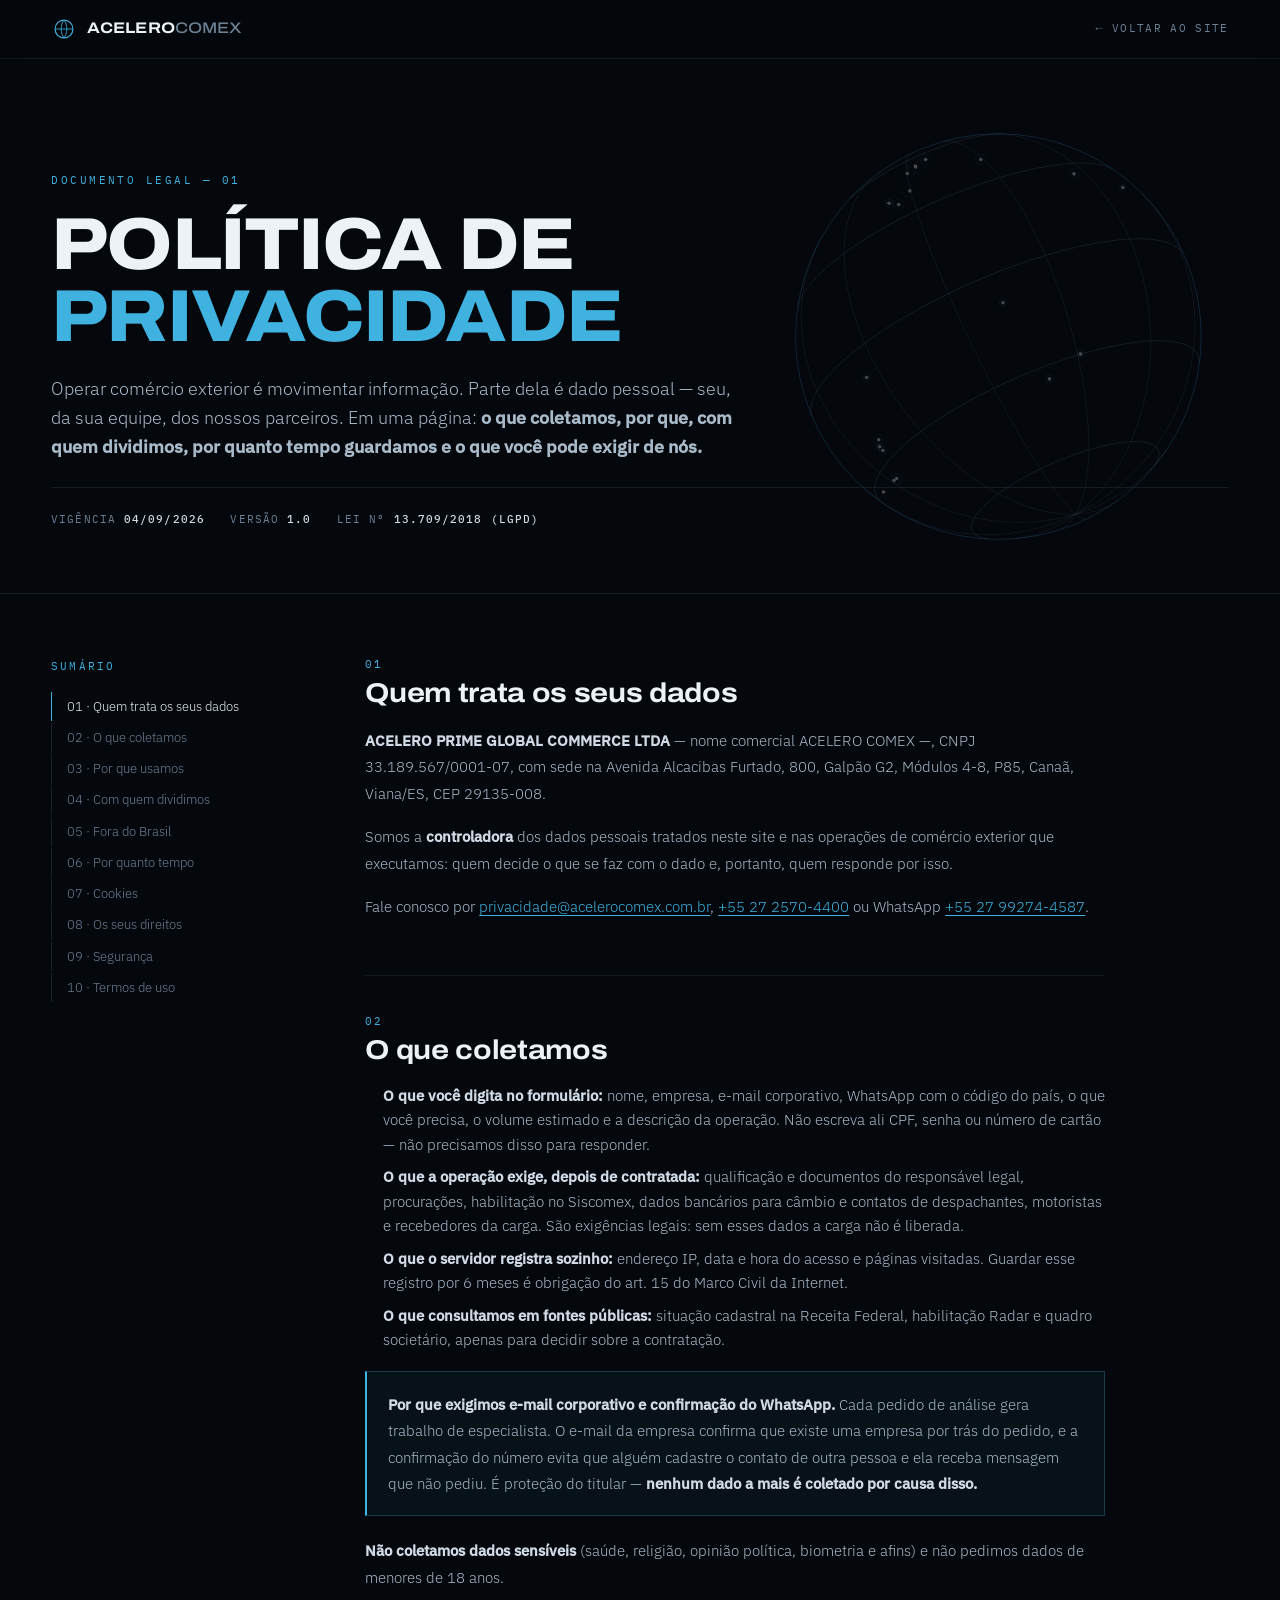
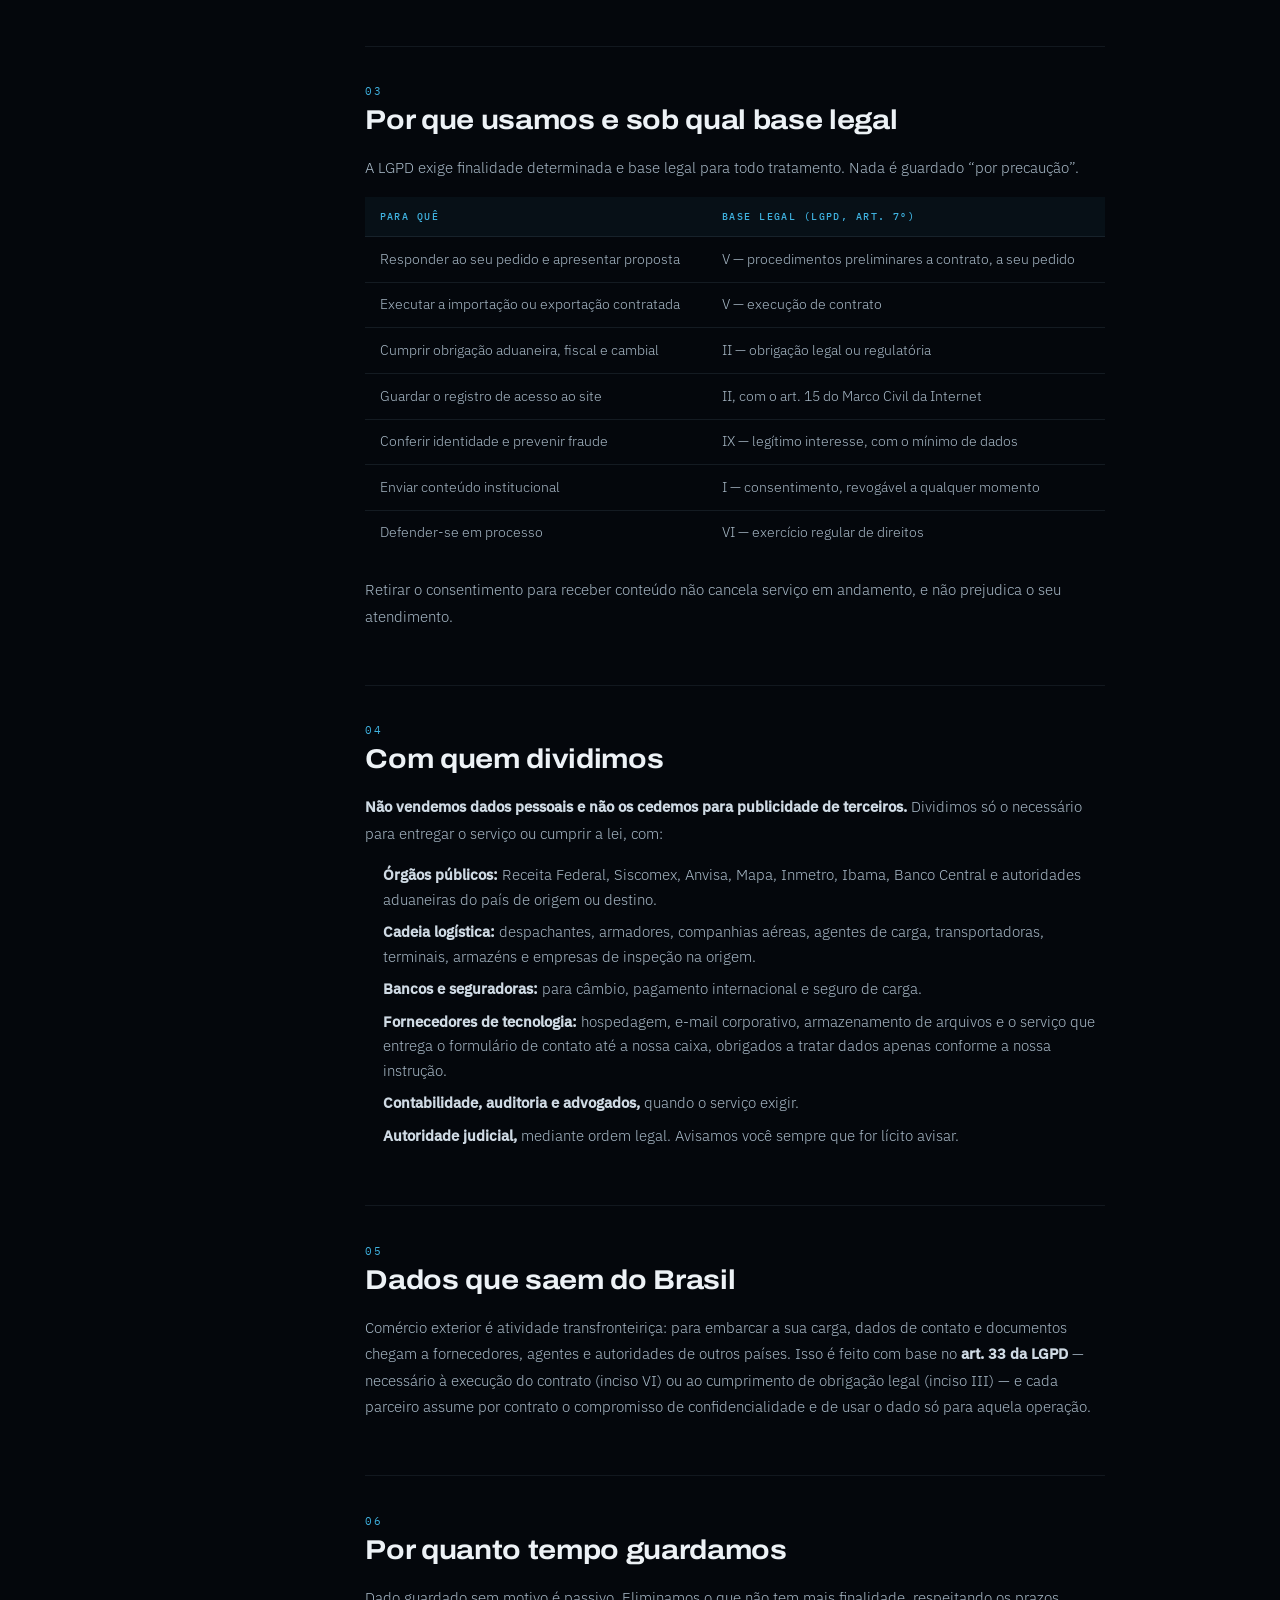
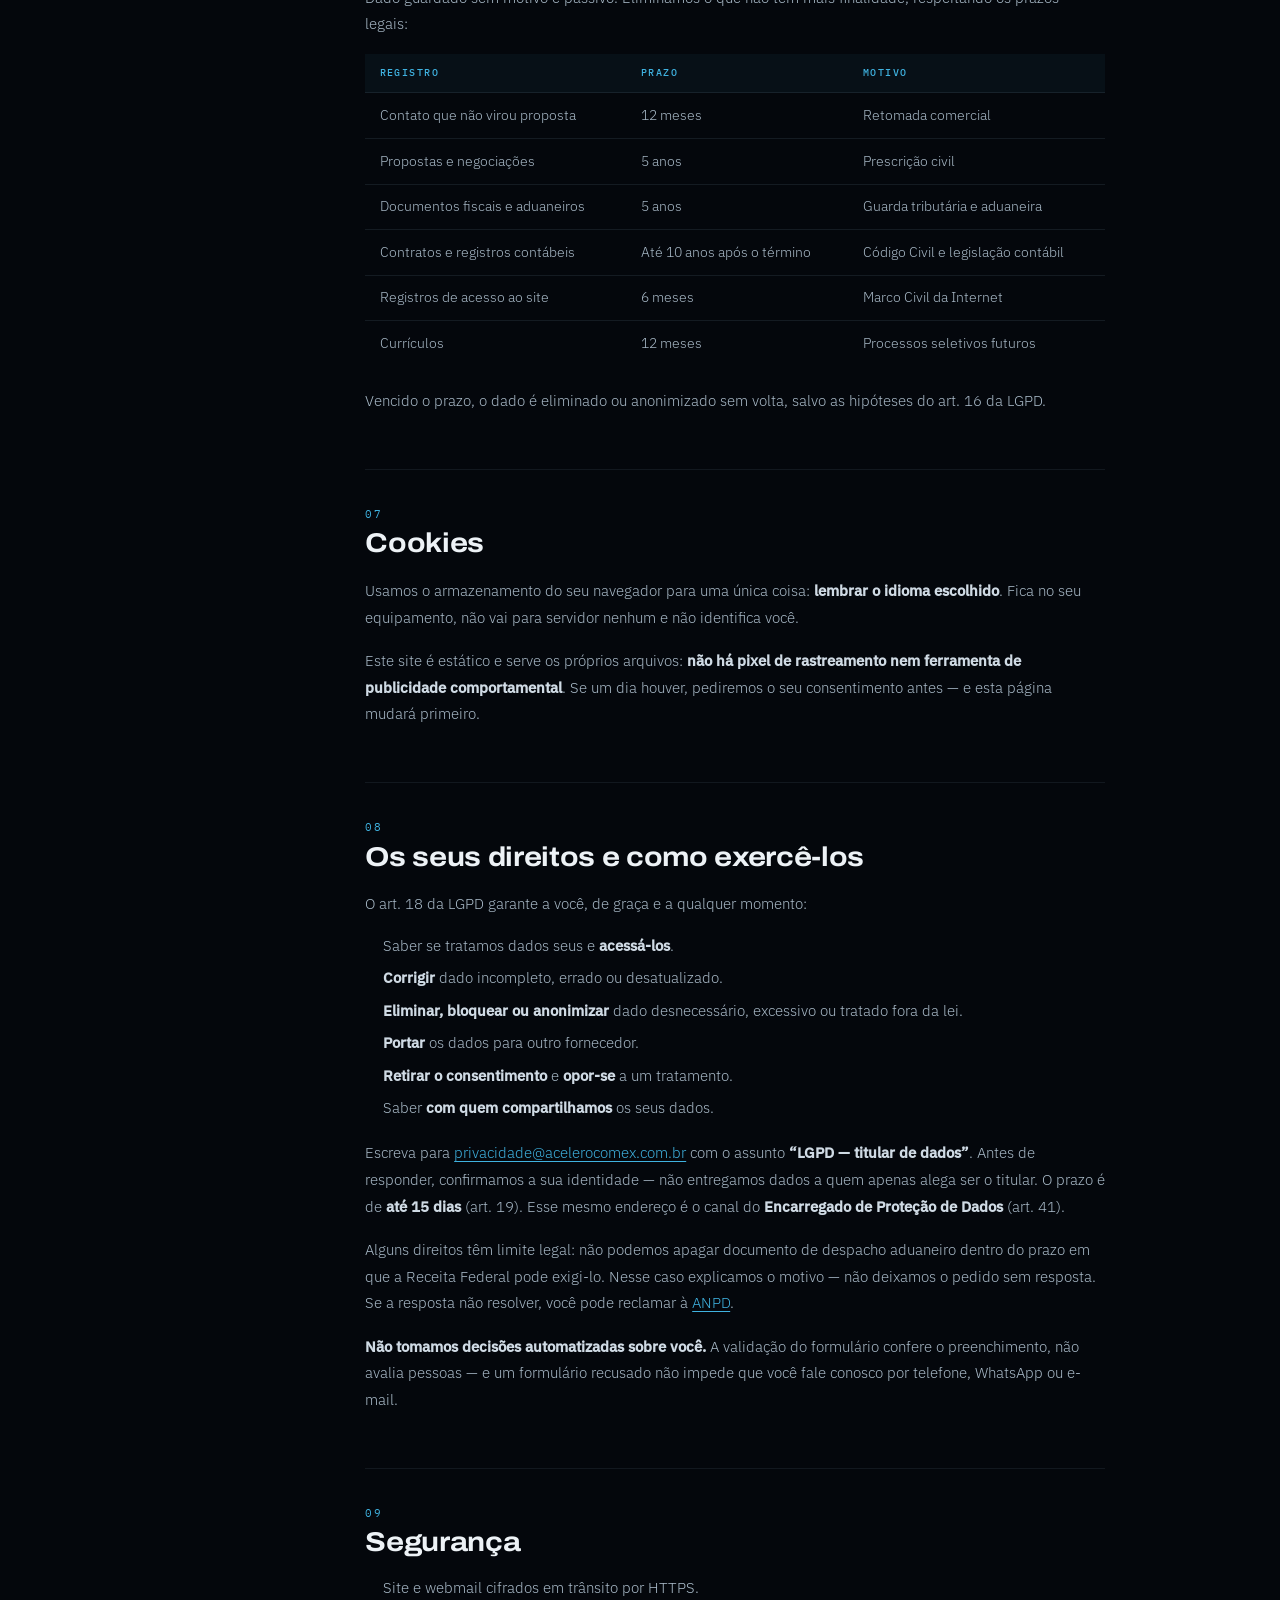
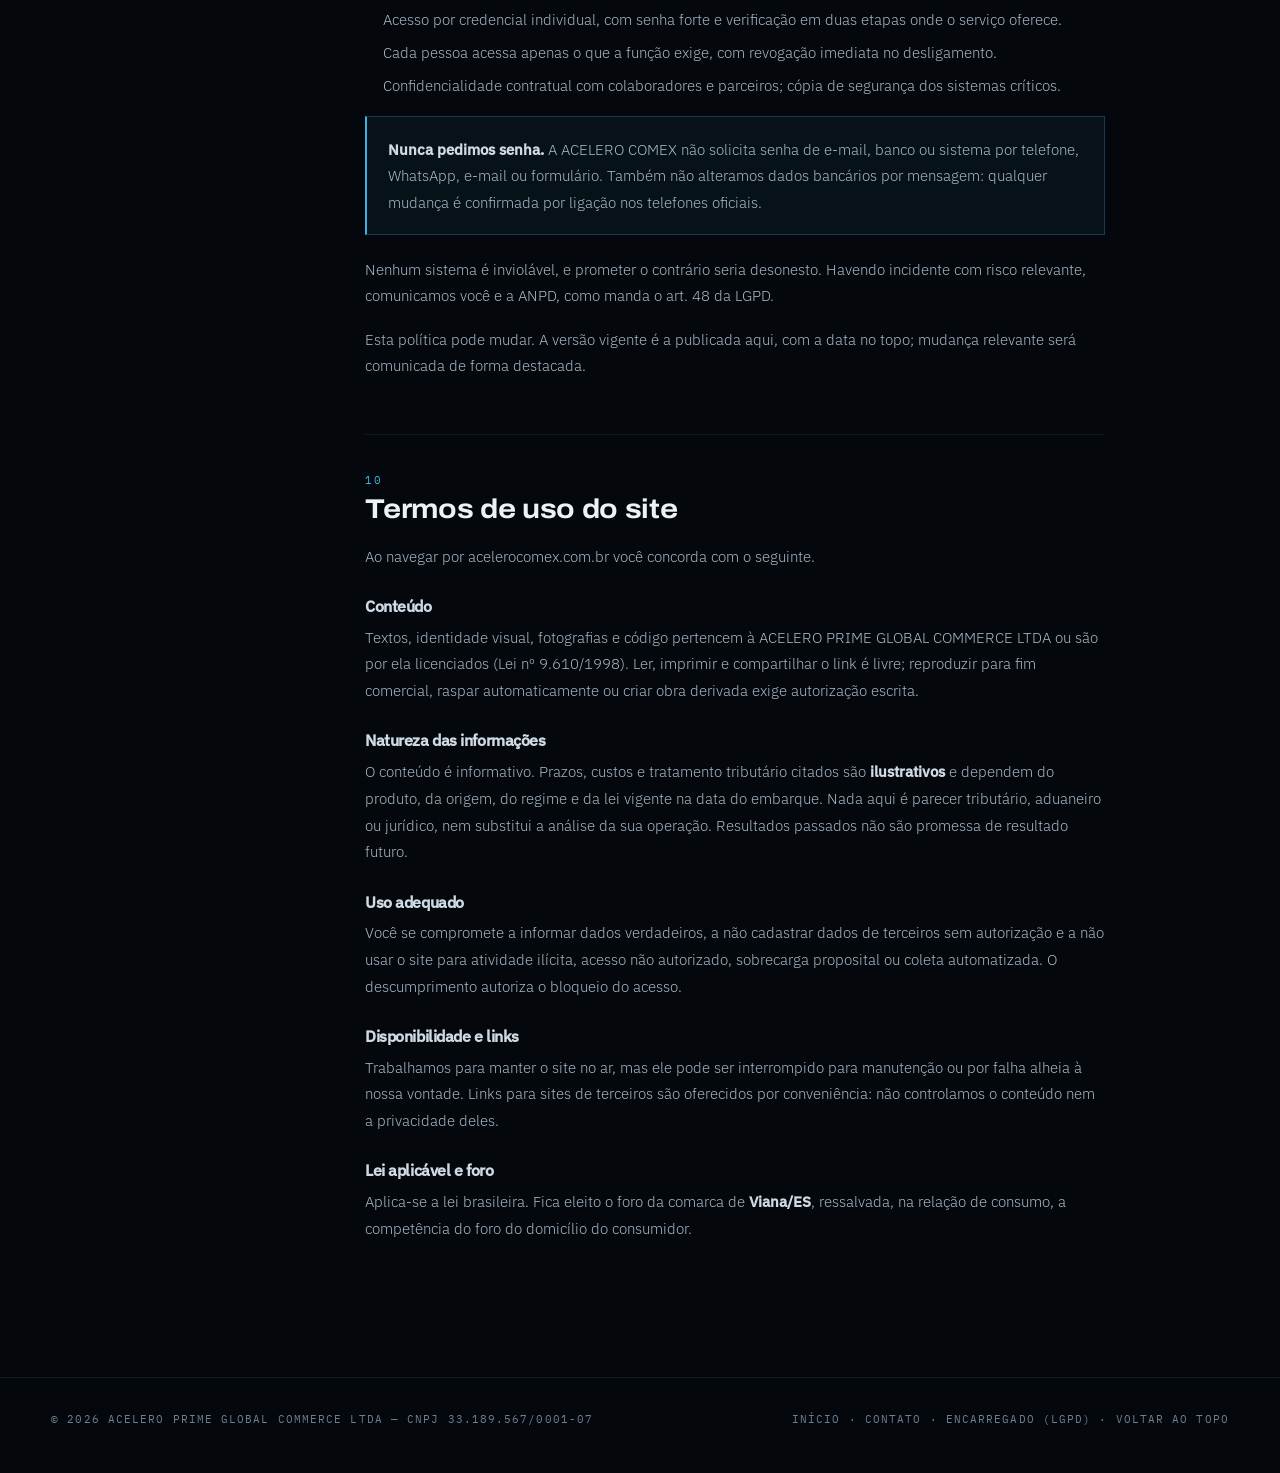
==== commit 63ac3177: "Formulário passa a entregar o lead em contato@acelerocomex.com.br; política com o canal privacidade@" ====
--- a/politica-privacidade.html
+++ b/politica-privacidade.html
@@ -32,7 +32,7 @@
     1. Os prazos de guarda da seção 06 batem com a prática real da empresa.
     2. A lista de operadores da seção 04 corresponde aos fornecedores de
        tecnologia efetivamente contratados.
-    3. O endereço do encarregado (seção 08) existe e é lido por alguém.
+    3. A caixa privacidade@acelerocomex.com.br existe e é lida por alguém.
 
   Se a empresa passar a usar Google Analytics, pixel de anúncio ou CRM, a
   seção 07 precisa ser ampliada ANTES de a ferramenta entrar no site.
@@ -109,7 +109,7 @@
         que se faz com o dado e, portanto, quem responde por isso.
       </p>
       <p>
-        Fale conosco por <a href="mailto:contato@acelerocomex.com.br">contato@acelerocomex.com.br</a>,
+        Fale conosco por <a href="mailto:privacidade@acelerocomex.com.br">privacidade@acelerocomex.com.br</a>,
         <a href="tel:+552725704400">+55 27 2570-4400</a> ou WhatsApp
         <a href="https://wa.me/5527992744587" target="_blank" rel="noopener">+55 27 99274-4587</a>.
       </p>
@@ -178,7 +178,7 @@
         <li><strong>Órgãos públicos:</strong> Receita Federal, Siscomex, Anvisa, Mapa, Inmetro, Ibama, Banco Central e autoridades aduaneiras do país de origem ou destino.</li>
         <li><strong>Cadeia logística:</strong> despachantes, armadores, companhias aéreas, agentes de carga, transportadoras, terminais, armazéns e empresas de inspeção na origem.</li>
         <li><strong>Bancos e seguradoras:</strong> para câmbio, pagamento internacional e seguro de carga.</li>
-        <li><strong>Fornecedores de tecnologia:</strong> hospedagem, e-mail corporativo e armazenamento de arquivos, obrigados por contrato a tratar dados apenas conforme a nossa instrução.</li>
+        <li><strong>Fornecedores de tecnologia:</strong> hospedagem, e-mail corporativo, armazenamento de arquivos e o serviço que entrega o formulário de contato até a nossa caixa, obrigados a tratar dados apenas conforme a nossa instrução.</li>
         <li><strong>Contabilidade, auditoria e advogados,</strong> quando o serviço exigir.</li>
         <li><strong>Autoridade judicial,</strong> mediante ordem legal. Avisamos você sempre que for lícito avisar.</li>
       </ul>
@@ -243,7 +243,7 @@
         <li>Saber <strong>com quem compartilhamos</strong> os seus dados.</li>
       </ul>
       <p>
-        Escreva para <a href="mailto:contato@acelerocomex.com.br">contato@acelerocomex.com.br</a>
+        Escreva para <a href="mailto:privacidade@acelerocomex.com.br">privacidade@acelerocomex.com.br</a>
         com o assunto <strong>“LGPD — titular de dados”</strong>. Antes de
         responder, confirmamos a sua identidade — não entregamos dados a quem
         apenas alega ser o titular. O prazo é de <strong>até 15 dias</strong>
@@ -346,7 +346,7 @@
   <p>
     <a href="index.html">Início</a> ·
     <a href="index.html#contato">Contato</a> ·
-    <a href="mailto:contato@acelerocomex.com.br">Encarregado (LGPD)</a> ·
+    <a href="mailto:privacidade@acelerocomex.com.br">Encarregado (LGPD)</a> ·
     <a href="#conteudo">Voltar ao topo</a>
   </p>
 </footer>
--- a/css/style.css
+++ b/css/style.css
@@ -711,6 +711,8 @@
 .chk { display: flex; gap: .65rem; align-items: flex-start; font-size: .83rem; color: var(--metal); cursor: pointer; }
 .chk input { flex: 0 0 auto; width: 17px; height: 17px; margin-top: .22rem; accent-color: var(--signal); cursor: pointer; }
 .chk a { color: var(--signal); text-decoration: underline; text-underline-offset: 3px; }
+.mel { position: absolute; left: -9999px; width: 1px; height: 1px; overflow: hidden; }
+.form__fb a { color: inherit; text-decoration: underline; text-underline-offset: 3px; }
 .form__n { color: var(--metal); text-align: center; margin: 0; text-transform: none; letter-spacing: .05em; font-size: .72rem; }
 .form__fb { margin: 0; font-size: .89rem; text-align: center; }
 .form__fb.ok { color: #5FD6A4; }
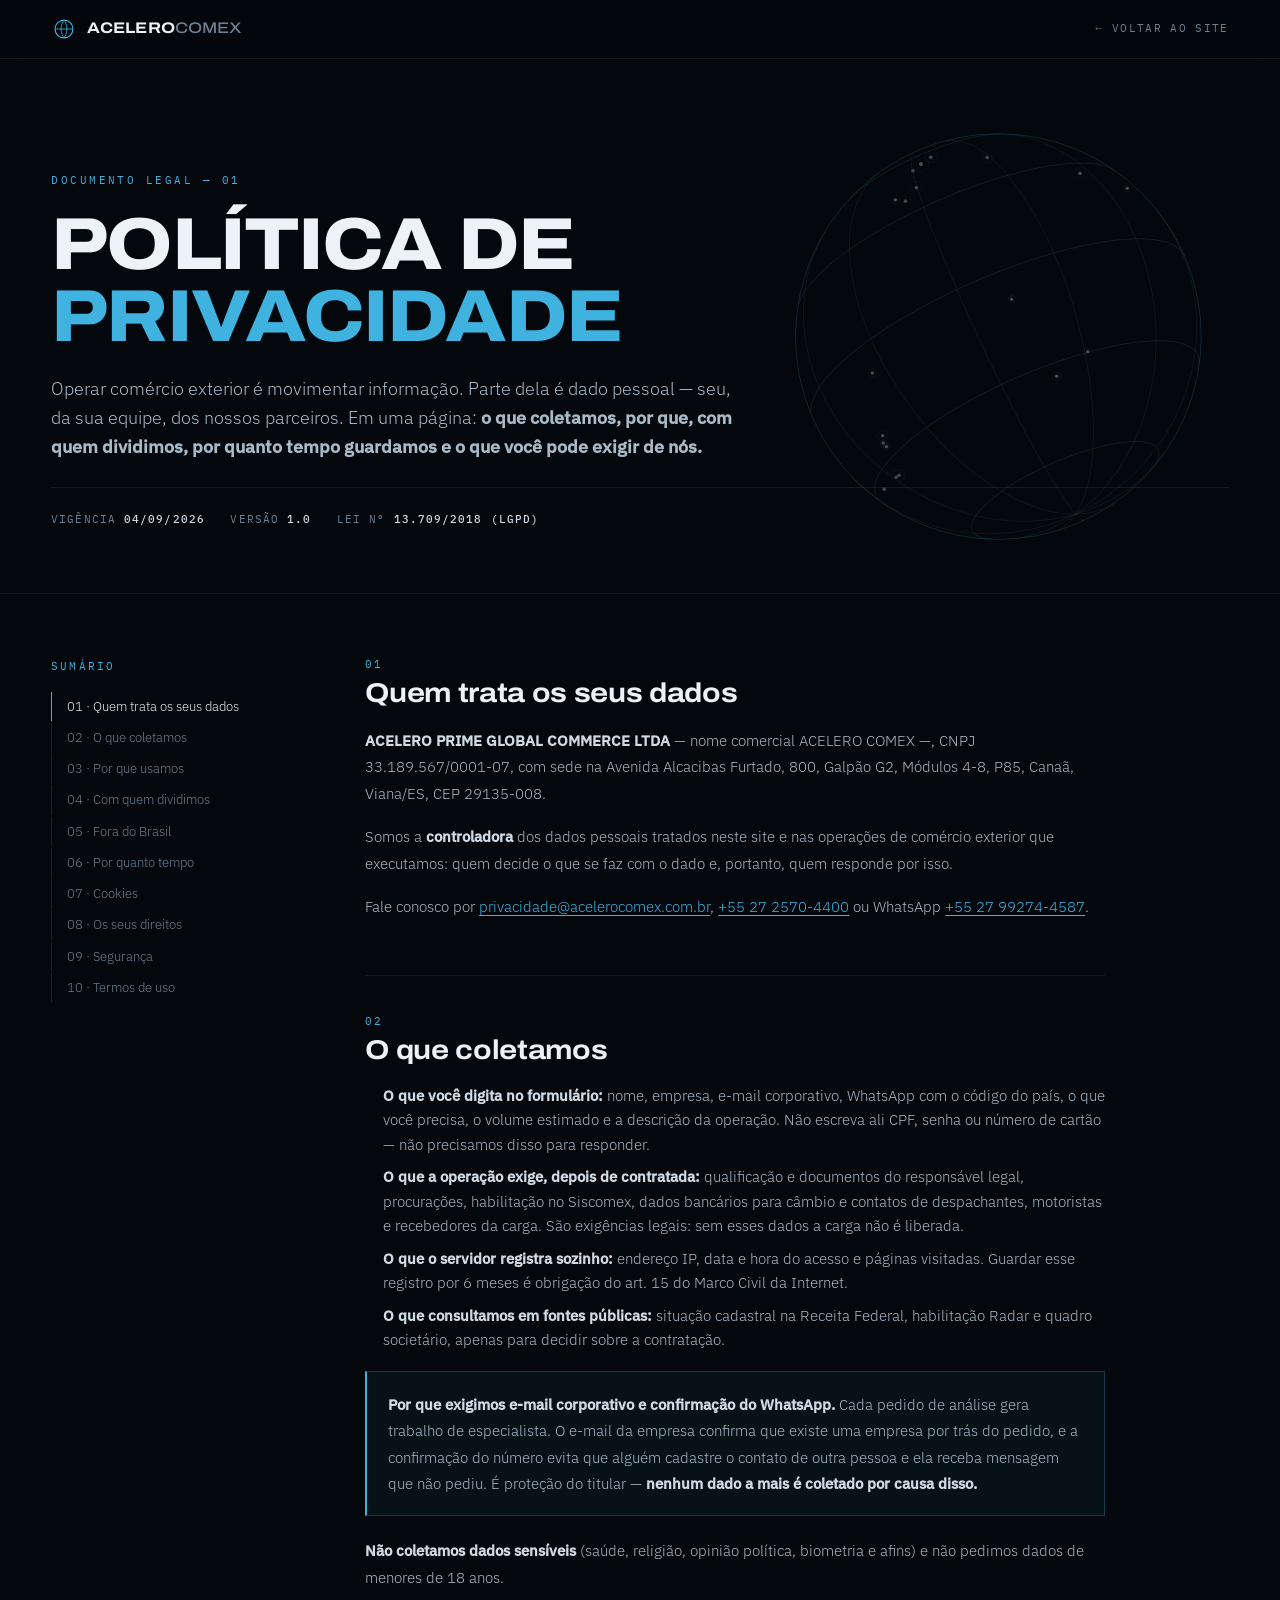
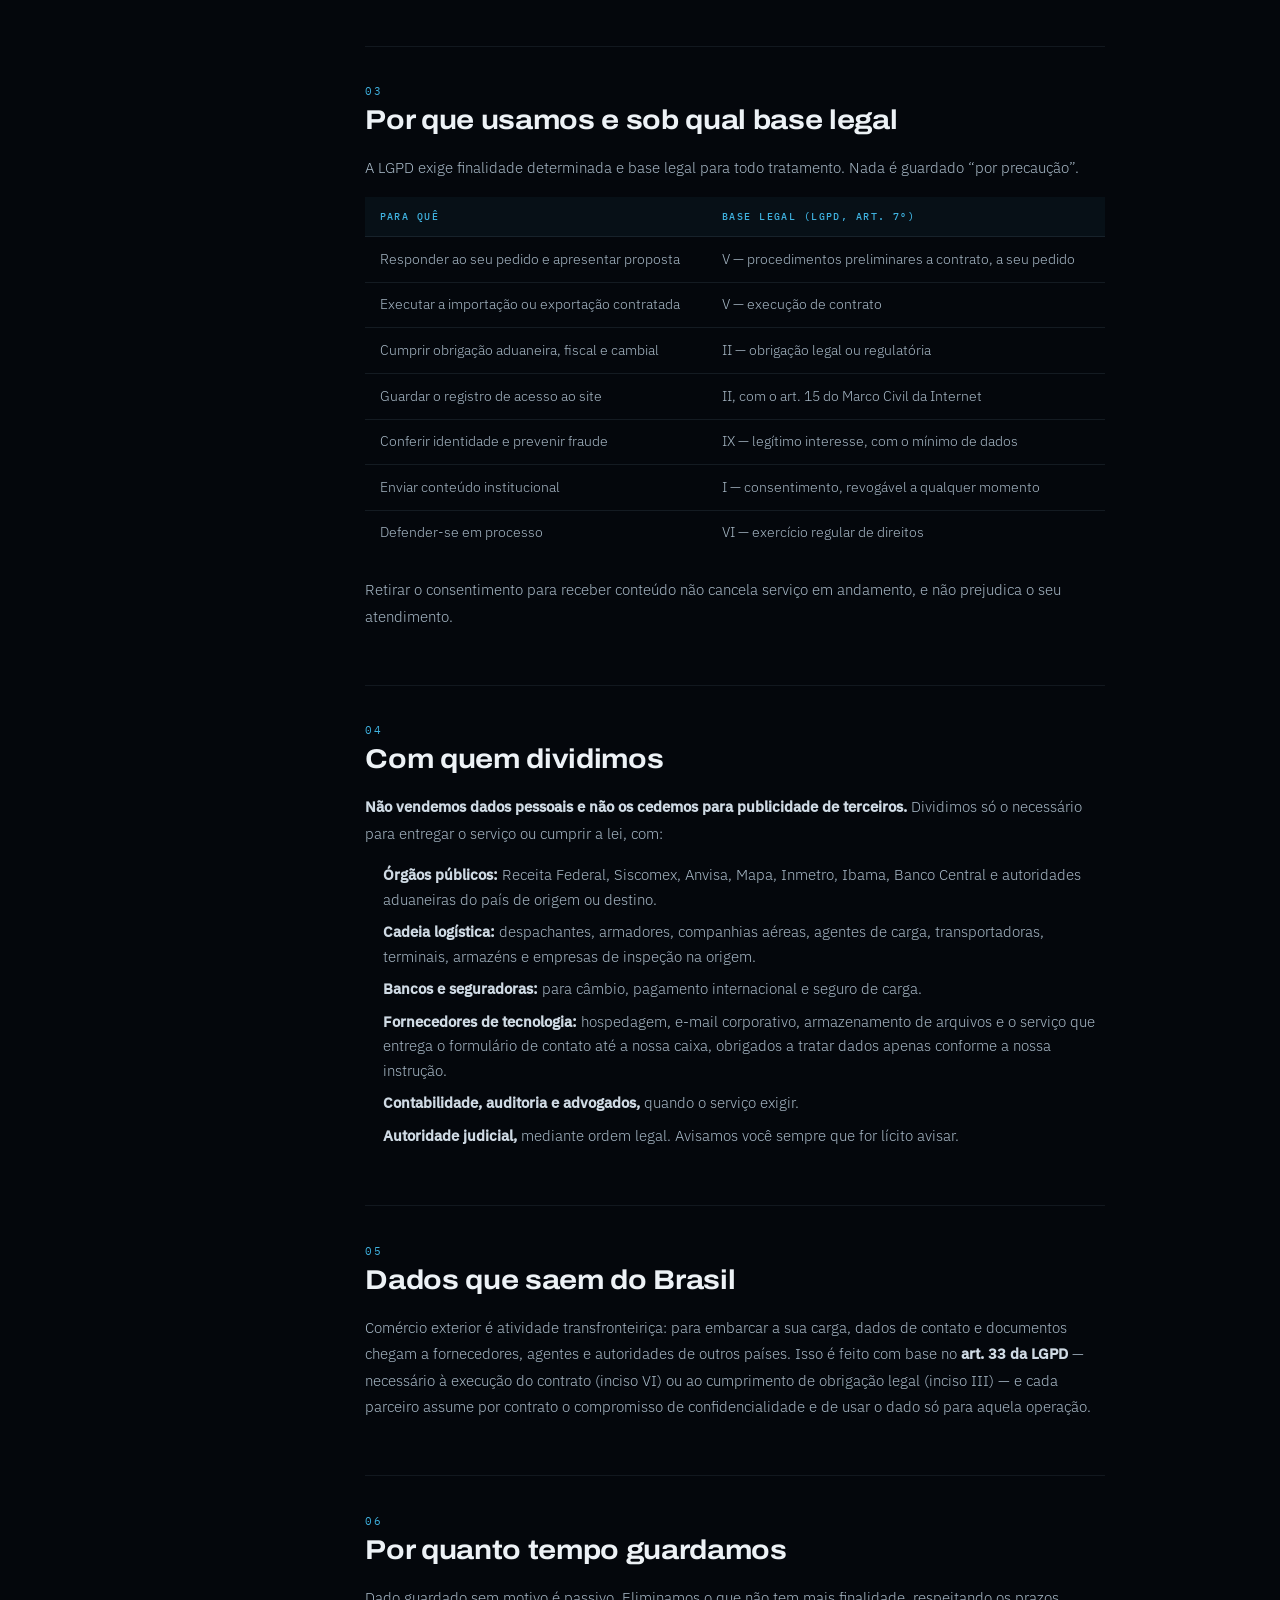
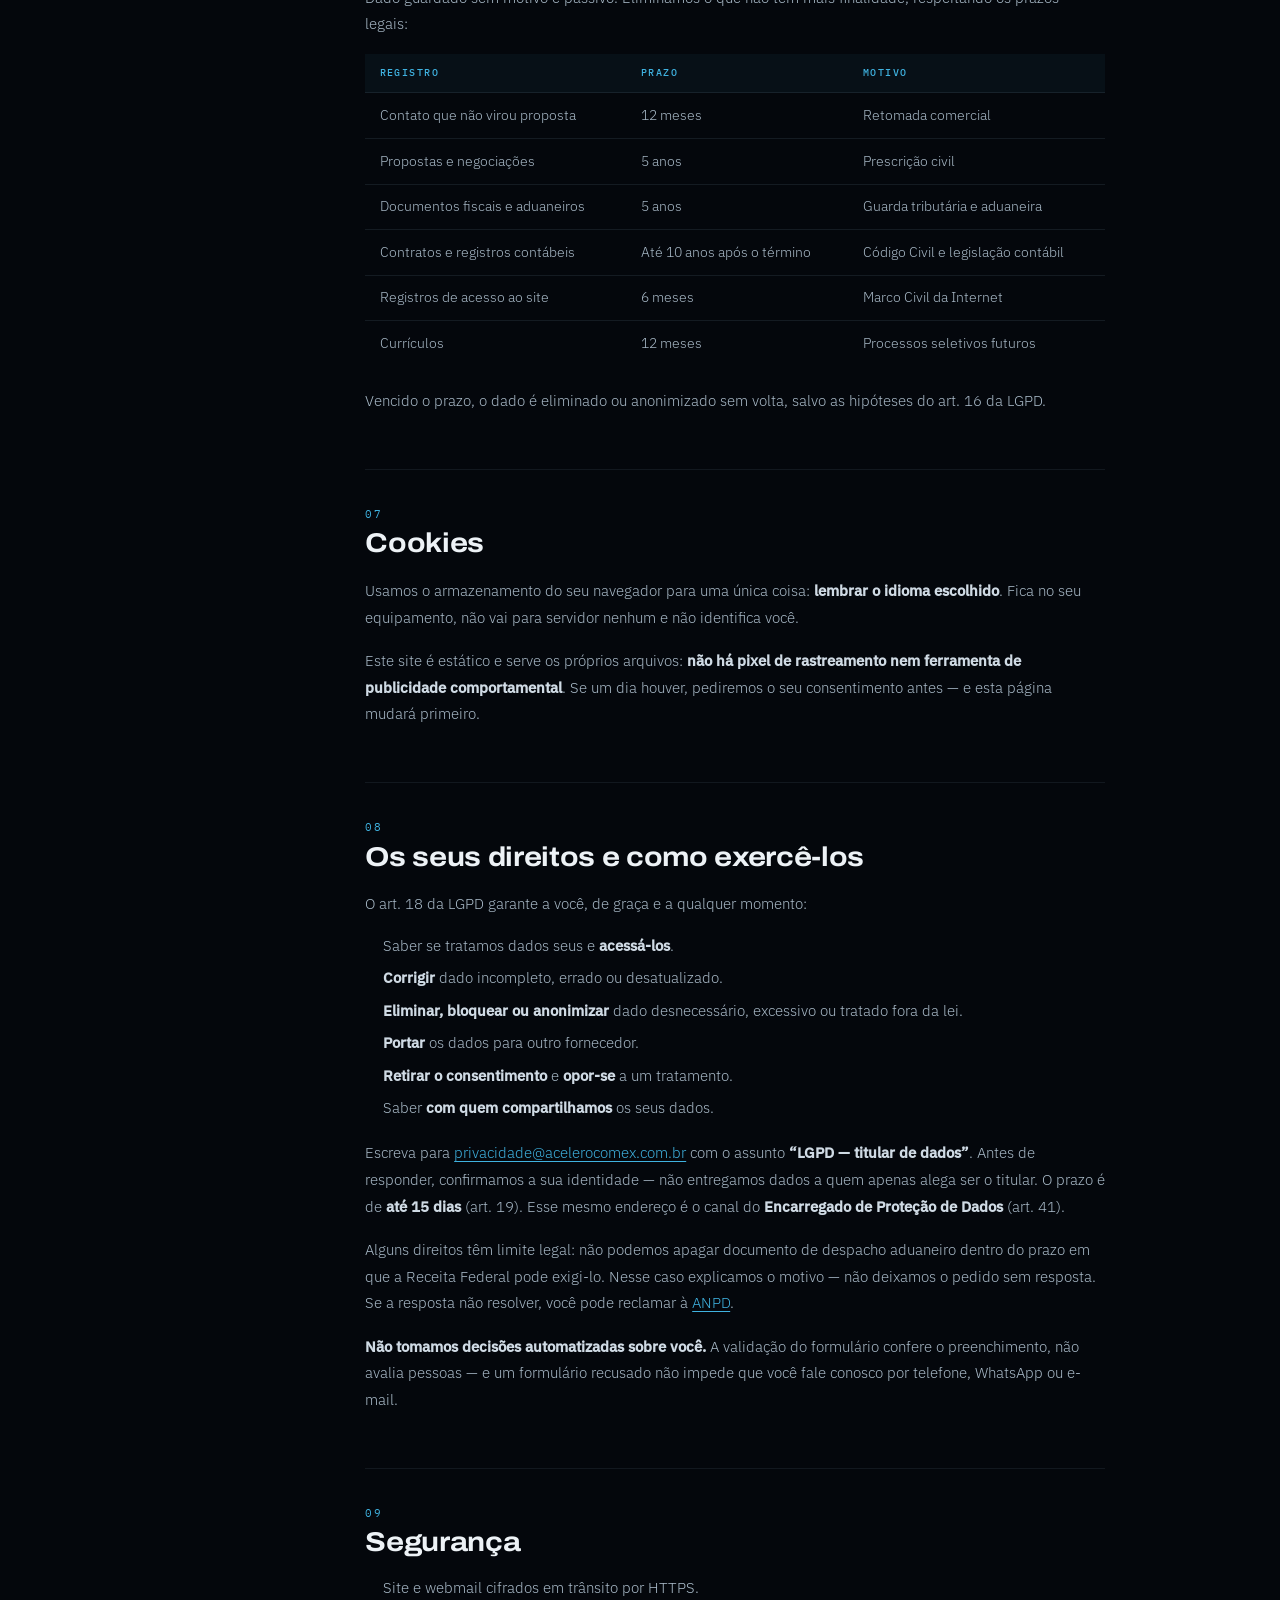
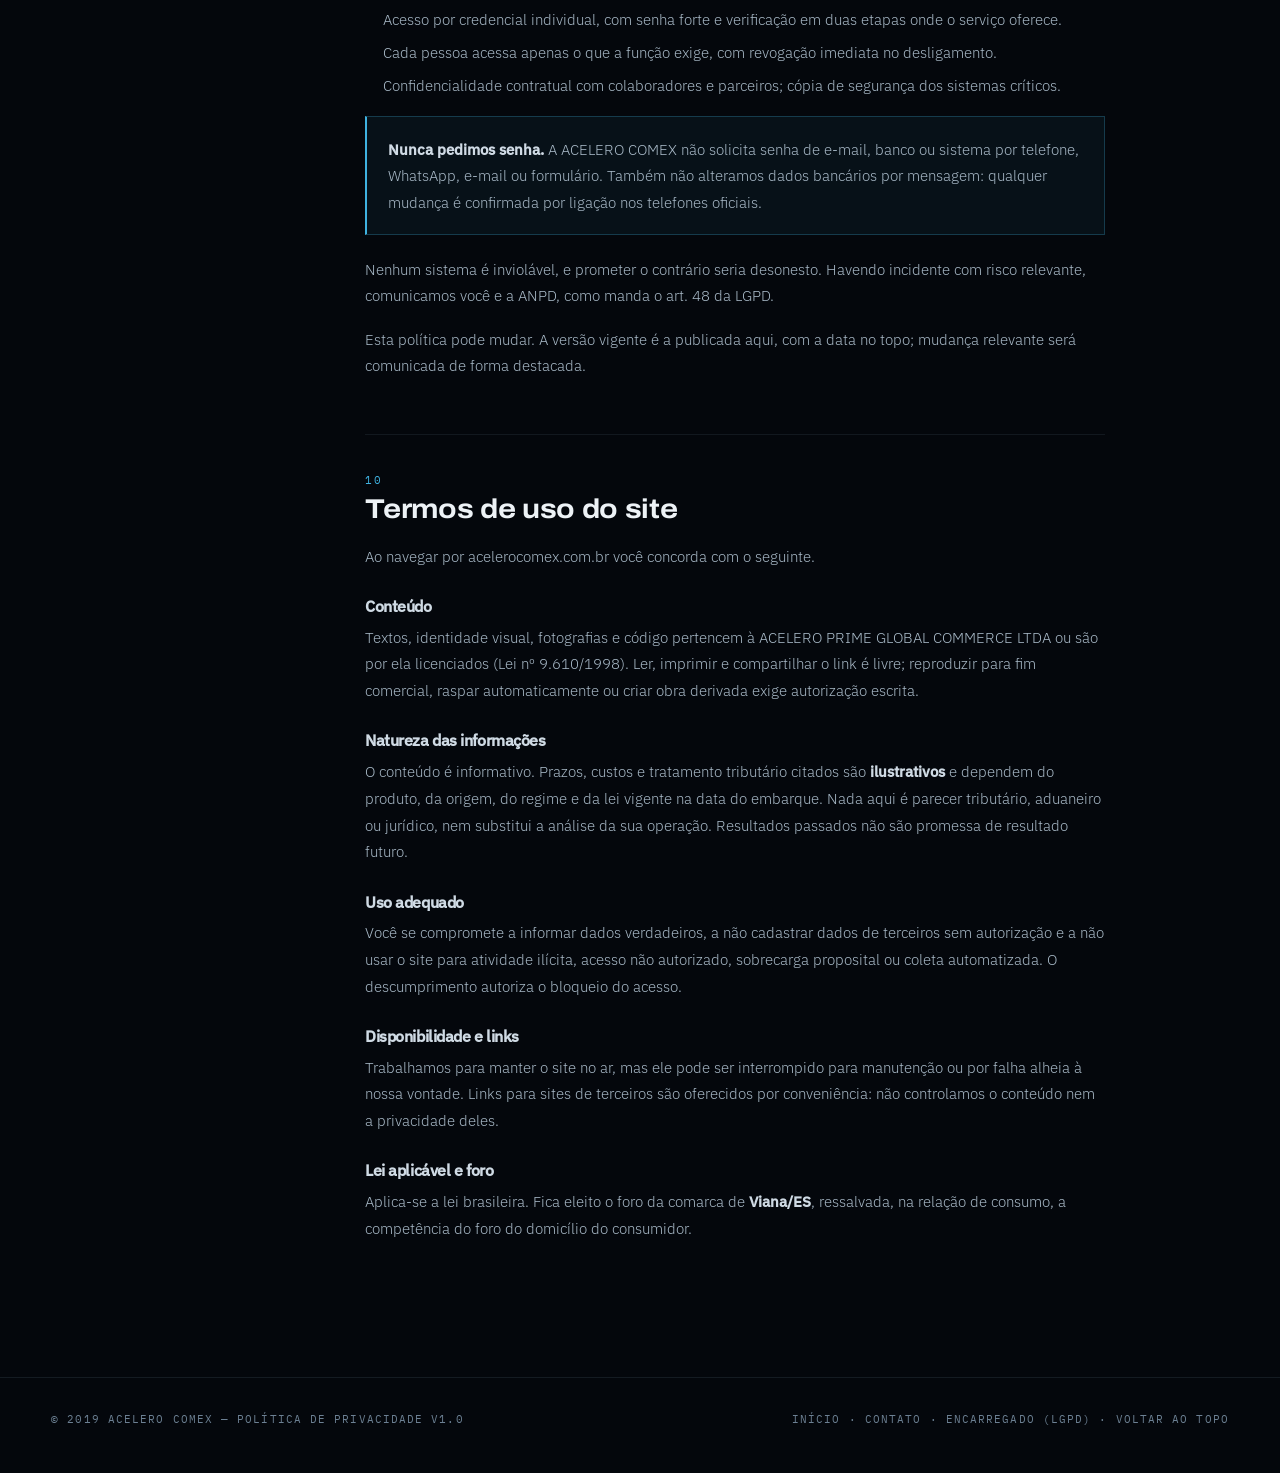
==== commit fc151411: "Locais de atuação por estado e ano fixo no rodapé, sem razão social - "Santos · São Paulo · Itajaí ·" ====
--- a/politica-privacidade.html
+++ b/politica-privacidade.html
@@ -342,7 +342,7 @@
 </main>
 
 <footer class="doc__rodape">
-  <p>© <span id="ano">2026</span> ACELERO PRIME GLOBAL COMMERCE LTDA — CNPJ 33.189.567/0001-07</p>
+  <p>© 2019 ACELERO COMEX — Política de Privacidade v1.0</p>
   <p>
     <a href="index.html">Início</a> ·
     <a href="index.html#contato">Contato</a> ·
--- a/css/style.css
+++ b/css/style.css
@@ -24,6 +24,8 @@
   /* Sinal */
   --signal:     #3FB2E0;
   --signal-dim: #1C6B90;
+  /* Fundo do botão sólido: o --signal escurecido 20% (cada canal × 0,8). */
+  --signal-fundo: #328EB3;
   --signal-glow: rgba(63, 178, 224, .16);
 
   --line:      rgba(169, 186, 200, .14);
@@ -129,7 +131,22 @@
 }
 
 .sec { position: relative; padding-block: var(--secy); }
-.sec + .sec { border-top: 1px solid var(--line-soft); }
+/* Costura entre seções: em vez do filete fixo, uma linha que é traçada da
+   esquerda para a direita quando a seção entra — é ela que dá a sensação de
+   passagem de uma para a outra. */
+.sec + .sec::before {
+  content: ''; position: absolute; inset: 0 auto auto 0; z-index: 3;
+  height: 1px; width: 100%; transform: scaleX(0); transform-origin: left;
+  background: linear-gradient(90deg, var(--signal-dim), var(--line-soft) 38%, transparent);
+  transition: transform 1.5s var(--ease);
+}
+.sec + .sec.vis::before { transform: scaleX(1); }
+
+/* O conteúdo assenta em opacidade, nunca em transform: transform em um
+   ancestral quebraria qualquer sticky e o cálculo do ScrollTrigger. O piso
+   é .5 e não 0 — se o JavaScript falhar, a página continua legível. */
+[data-sec] { opacity: .5; transition: opacity 1.2s var(--ease); }
+[data-sec].vis { opacity: 1; }
 
 /* Cabeçalho de seção */
 .hd { margin-bottom: clamp(2.5rem, 5vw, 4.5rem); }
@@ -168,7 +185,10 @@
 .btn:hover svg { transform: translateX(5px); }
 .btn:active { transform: scale(.98); }
 
-.btn--solid { color: var(--abyss); background: var(--signal); }
+/* Fonte branca sobre o azul escurecido. O preenchimento que sobe no hover
+   continua claro, então ali o texto volta a ser escuro: os dois estados
+   ficam legíveis. */
+.btn--solid { color: #FFFFFF; background: var(--signal-fundo); }
 .btn--solid::before { background: var(--paper); transform: translateY(101%); }
 .btn--solid:hover { color: var(--abyss); }
 .btn--solid:hover::before { transform: translateY(0); }
@@ -529,11 +549,14 @@
 .quotes__hd { display: flex; align-items: end; justify-content: space-between; gap: 2rem; margin-bottom: 1.8rem; }
 .quotes__hd h3 { font-size: var(--fs-h3); }
 .quotes__nav { display: flex; gap: .5rem; }
+/* Setas no azul do site. Desabilitadas quando não há para onde ir — antes
+   elas pareciam clicáveis nas duas pontas e não faziam nada. */
 .quotes__nav button {
-  width: 46px; height: 46px; box-shadow: inset 0 0 0 1px var(--line); color: var(--mist);
-  transition: background .4s var(--ease), color .35s, box-shadow .35s;
-}
-.quotes__nav button:hover { background: var(--signal); color: var(--abyss); box-shadow: none; }
+  width: 46px; height: 46px; color: #FFFFFF; background: var(--signal-fundo);
+  transition: background .35s var(--ease), color .35s, opacity .35s;
+}
+.quotes__nav button:hover:not(:disabled) { background: var(--signal); color: var(--abyss); }
+.quotes__nav button:disabled { opacity: .35; cursor: default; background: transparent; color: var(--metal); box-shadow: inset 0 0 0 1px var(--line); }
 .quotes__vp { overflow: hidden; }
 .quotes__tr { display: flex; gap: clamp(1rem, 1.8vw, 1.5rem); transition: transform .9s var(--ease); }
 .q {
@@ -561,10 +584,53 @@
 /* ---------- PROPÓSITO ---------- */
 .purp { position: relative; overflow: hidden; background: var(--hull); min-height: 86svh; display: grid; align-items: center; }
 .purp__c { position: absolute; inset: 0; width: 100%; height: 100%; opacity: .62; }
-.purp::after { content: ''; position: absolute; inset: 0; background: linear-gradient(90deg, rgba(8,15,26,.96) 30%, rgba(8,15,26,.45)); pointer-events: none; }
-.purp__in { position: relative; z-index: 2; padding-block: clamp(3rem, 7vw, 5.5rem); }
+/* O véu escurece as duas bordas e deixa o globo respirar no meio: agora há
+   texto dos dois lados, e um degradê de mão única apagaria a coluna direita. */
+.purp::after { content: ''; position: absolute; inset: 0; background: linear-gradient(90deg, rgba(8,15,26,.96) 20%, rgba(8,15,26,.55) 52%, rgba(8,15,26,.93)); pointer-events: none; }
+.purp__in {
+  position: relative; z-index: 2; padding-block: clamp(3rem, 7vw, 5.5rem);
+  display: grid; grid-template-columns: 1.06fr .94fr;
+  gap: clamp(2.2rem, 5vw, 5rem); align-items: center;
+}
 .purp__txt { margin-top: 2.2rem; max-width: 64ch; color: var(--fog); }
 .purp__txt strong { color: var(--paper); font-weight: 500; }
+
+/* ---- manifesto -------------------------------------------------------
+   Quatro negativas e uma afirmação. A hierarquia faz o trabalho: as
+   negativas em cinza, a palavra que interessa em claro, e o fecho maior,
+   separado por um filete, com a marca em azul. */
+.man { list-style: none; margin: 0; padding: 0; display: grid; gap: .6rem; }
+.man li {
+  position: relative; padding-left: 1.3rem;
+  font-family: var(--f-disp); font-weight: 700; font-stretch: 108%;
+  font-size: clamp(1.05rem, 1.95vw, 1.6rem); line-height: 1.2;
+  letter-spacing: -.015em; color: var(--metal);
+}
+.man li::before {
+  content: ''; position: absolute; left: 0; top: .62em;
+  width: .62rem; height: 1px; background: var(--signal-dim);
+}
+.man li em { font-style: normal; color: var(--mist); }
+.man__f {
+  margin: clamp(1.3rem, 2.6vw, 2rem) 0 0; padding-top: clamp(1.1rem, 2.2vw, 1.7rem);
+  border-top: 1px solid var(--line-soft);
+  font-family: var(--f-disp); font-weight: 800; font-stretch: 116%;
+  font-size: clamp(1.45rem, 2.9vw, 2.4rem); line-height: 1.1;
+  letter-spacing: -.025em; color: var(--paper);
+}
+.man__f b { color: var(--signal); font-weight: 800; }
+
+/* A entrada é de cada linha, não do bloco: elas se acumulam até o fecho.
+   Como as linhas são recriadas ao trocar de idioma, a animação mora no CSS
+   e reaparece sozinha — não há estado inline para restaurar. */
+[data-man] .man li, [data-man] .man__f { opacity: 0; }
+[data-man].in .man li { animation: manEntra .9s var(--ease) both; }
+[data-man].in .man li:nth-child(1) { animation-delay: .06s; }
+[data-man].in .man li:nth-child(2) { animation-delay: .20s; }
+[data-man].in .man li:nth-child(3) { animation-delay: .34s; }
+[data-man].in .man li:nth-child(4) { animation-delay: .48s; }
+[data-man].in .man__f { animation: manEntra 1.15s var(--ease) .74s both; }
+@keyframes manEntra { from { opacity: 0; transform: translateY(20px); } to { opacity: 1; transform: none; } }
 
 /* ---------- OFERTA / GARANTIAS ---------- */
 .offer__g { display: grid; grid-template-columns: 1.1fr .9fr; gap: clamp(1.5rem, 3vw, 3rem); align-items: start; }
@@ -721,7 +787,12 @@
 /* ---------- FOOTER ---------- */
 .foot { background: var(--abyss); border-top: 1px solid var(--line); padding-top: clamp(3.5rem, 7vw, 6.5rem); }
 .foot__cta { display: flex; flex-wrap: wrap; align-items: end; justify-content: space-between; gap: 2rem; padding-bottom: clamp(2.5rem, 5vw, 4.5rem); border-bottom: 1px solid var(--line); }
+.foot__t { display: grid; gap: 1.15rem; max-width: 34rem; }
 .foot__big { font-size: clamp(1.8rem, 4.2vw, 3.9rem); max-width: 15ch; font-weight: 800; font-stretch: 116%; }
+.foot__lead {
+  margin: 0; max-width: 48ch; color: var(--fog);
+  font-size: clamp(.95rem, 1.35vw, 1.08rem); line-height: 1.65;
+}
 .foot__g { display: grid; grid-template-columns: 1.6fr 1fr 1fr 1fr; gap: clamp(1.5rem, 3vw, 3rem); padding-block: clamp(2.5rem, 5vw, 4rem); }
 .foot__c { display: grid; align-content: start; gap: .55rem; }
 .foot__c--b p { color: var(--metal); font-size: .9rem; max-width: 36ch; margin-top: .4rem; }
@@ -732,6 +803,9 @@
 .foot__ad { color: var(--metal); margin-top: .6rem; text-transform: none; letter-spacing: .04em; font-size: .76rem; }
 .foot__b { display: flex; flex-wrap: wrap; gap: 1rem; justify-content: space-between; padding-block: 1.7rem; border-top: 1px solid var(--line-soft); color: var(--metal); text-transform: none; letter-spacing: .05em; font-size: .72rem; }
 .foot__b a:hover { color: var(--signal); }
+.foot__cnpj { display: grid; gap: .3rem; line-height: 1.5; }
+.foot__cnpj p { margin: 0; }
+.foot__cnpj b { color: var(--fog); font-weight: 500; letter-spacing: .12em; }
 
 /* ---------- FLUTUANTES ---------- */
 .wa {
@@ -781,7 +855,7 @@
 }
 
 @media (max-width: 720px) {
-  .nums, .cases__list, .fr, .foot__g { grid-template-columns: 1fr; }
+  .nums, .cases__list, .fr, .foot__g, .purp__in { grid-template-columns: 1fr; }
   .q { flex: 0 0 86%; }
   .quotes__hd { flex-direction: column; align-items: flex-start; }
   .foot__cta { flex-direction: column; align-items: flex-start; }
@@ -800,6 +874,9 @@
   html { scroll-behavior: auto; }   /* quem pede menos movimento recebe salto instantâneo */
   *, *::before, *::after { animation-duration: .001ms !important; animation-iteration-count: 1 !important; transition-duration: .001ms !important; }
   [data-rv] { opacity: 1 !important; transform: none !important; }
+  [data-sec] { opacity: 1 !important; transition: none; }
+  .sec + .sec::before { transform: none; transition: none; }
+  [data-man] .man li, [data-man] .man__f { opacity: 1; animation: none; }
   .ticker__t { transform: none !important; }
   .hero__video { display: none; }
 }
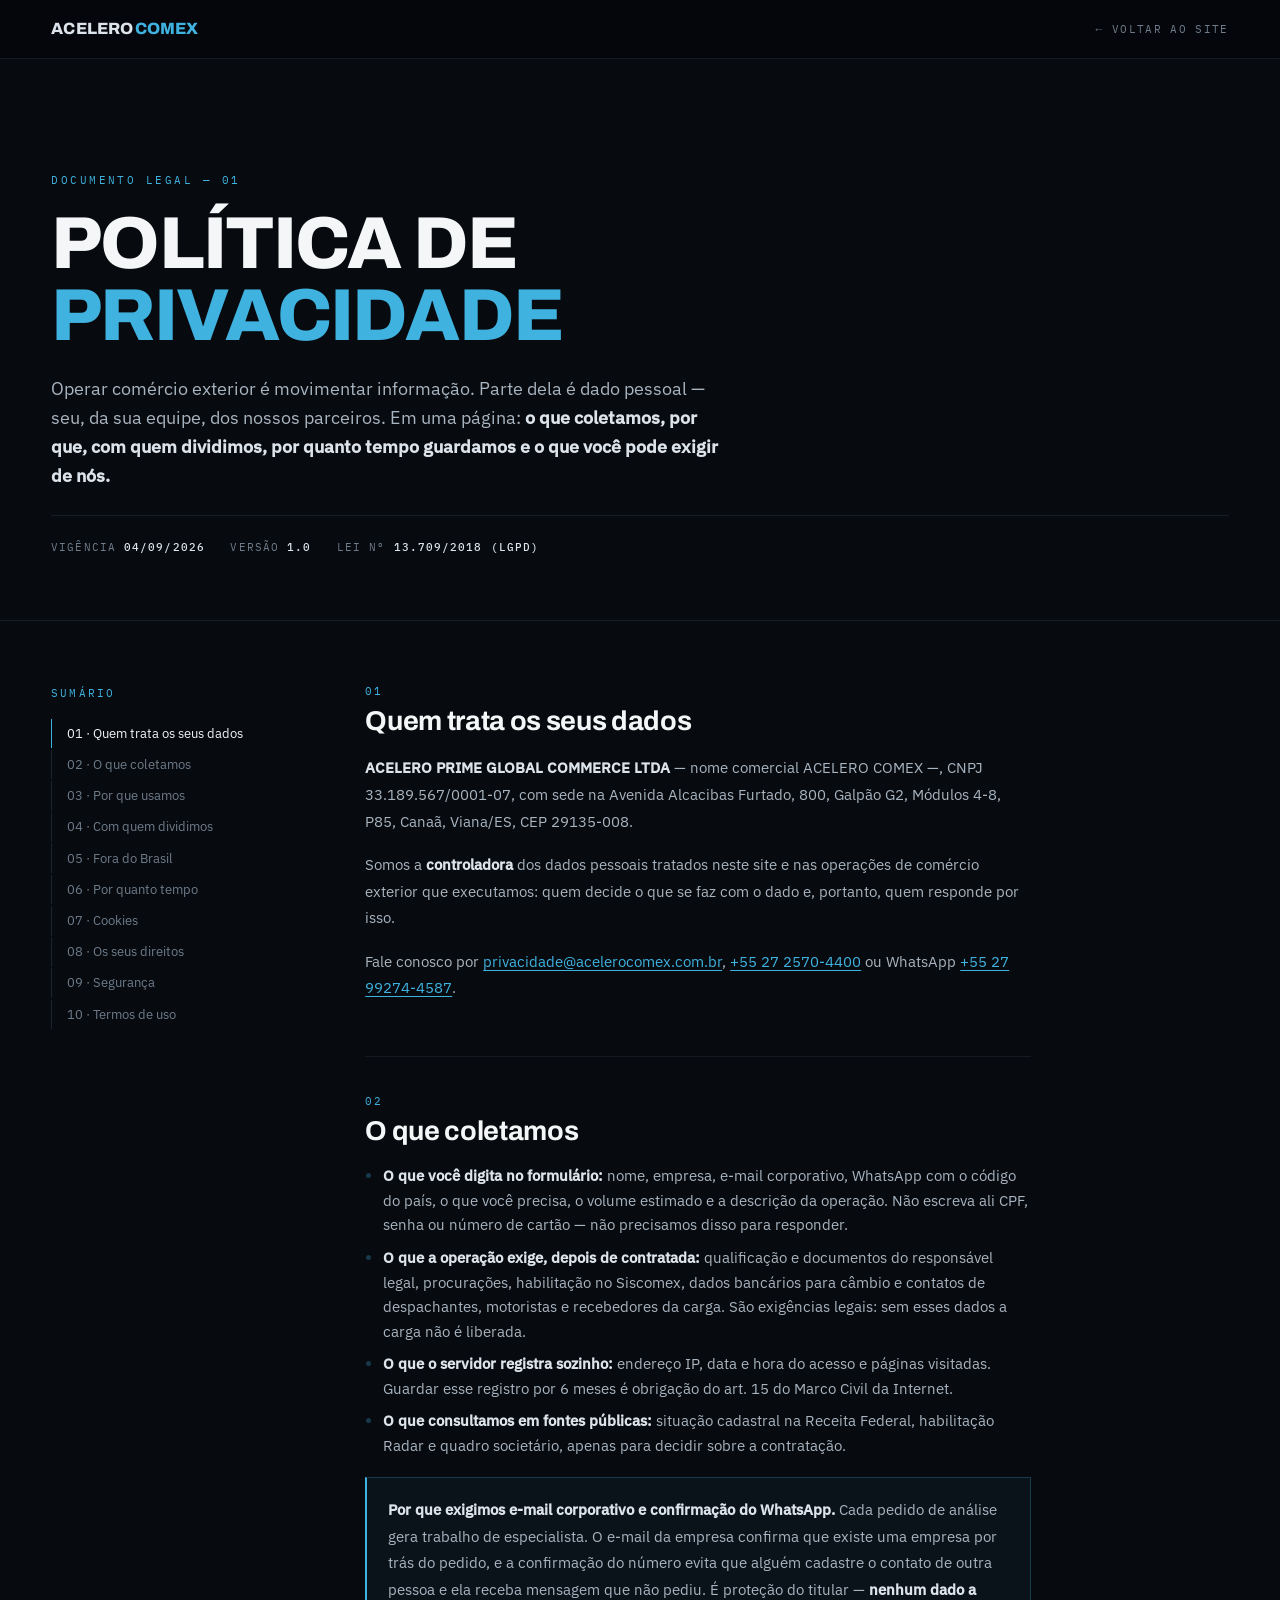
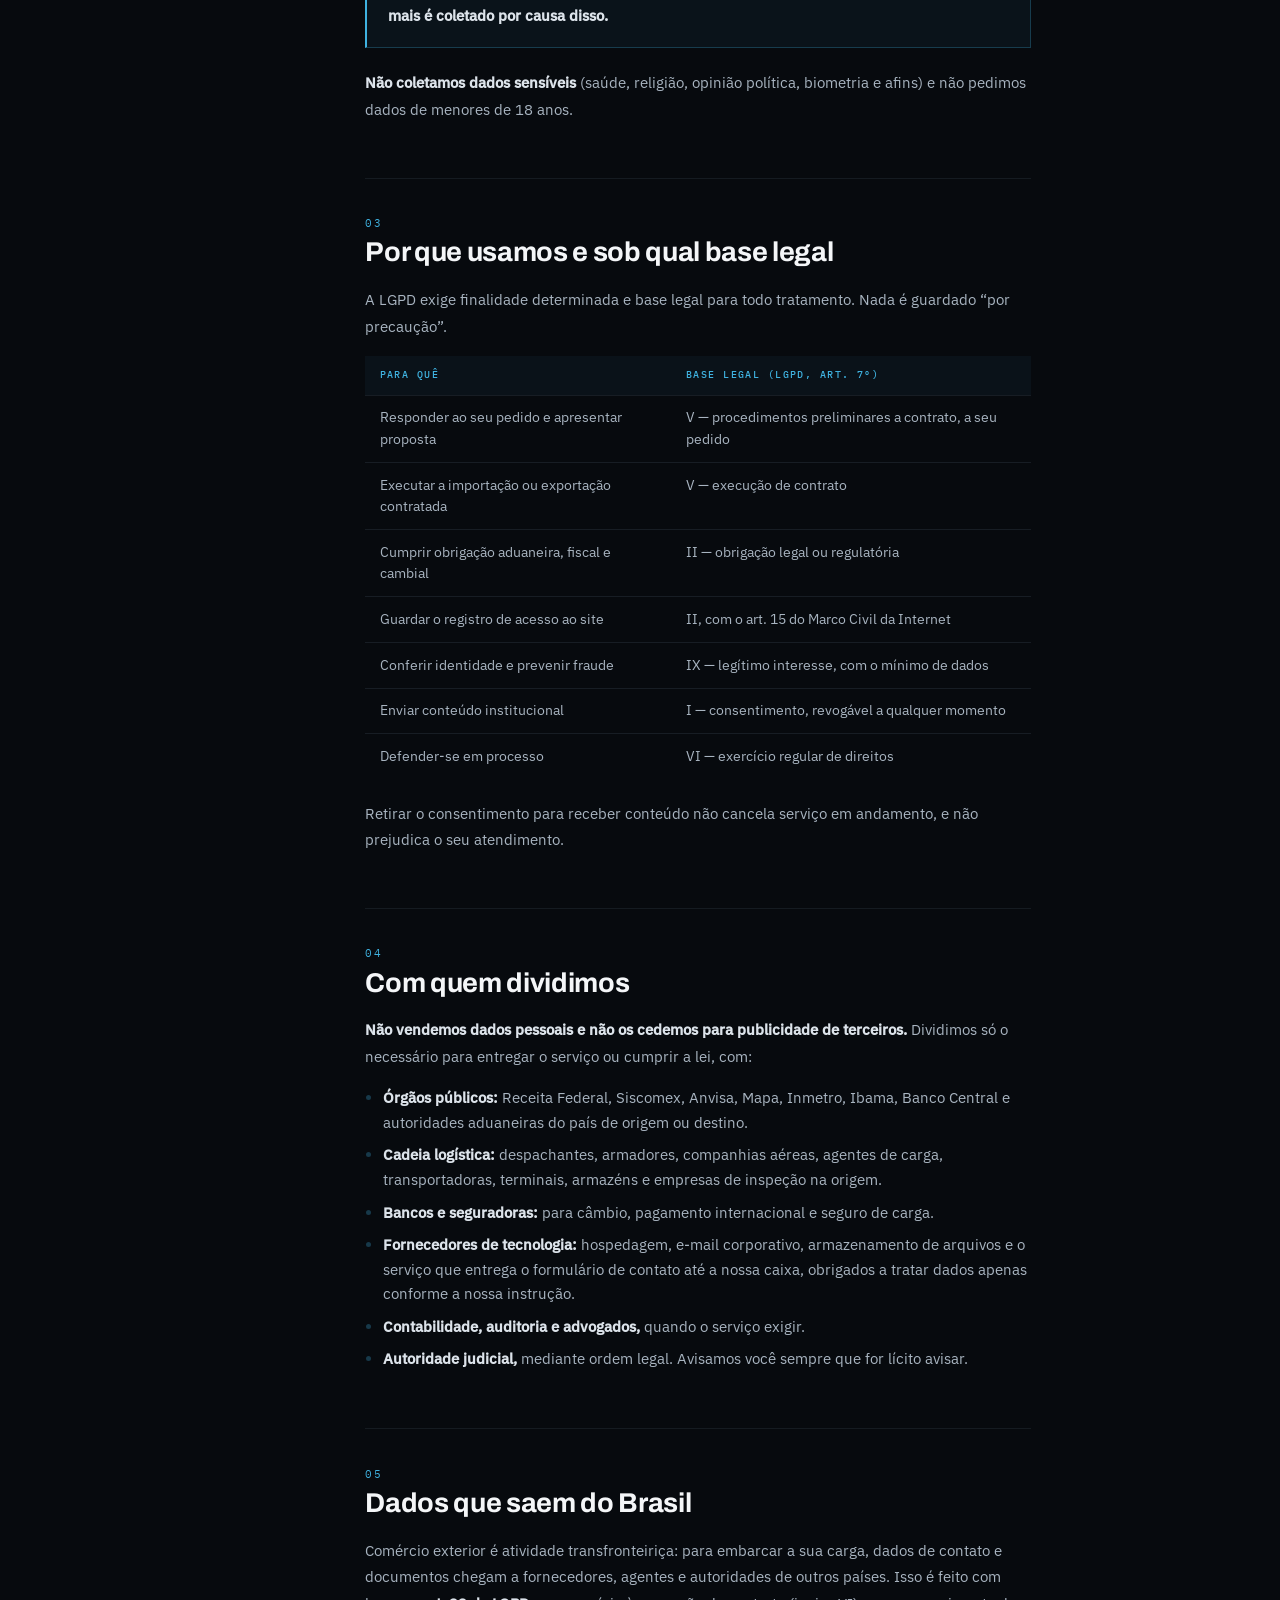
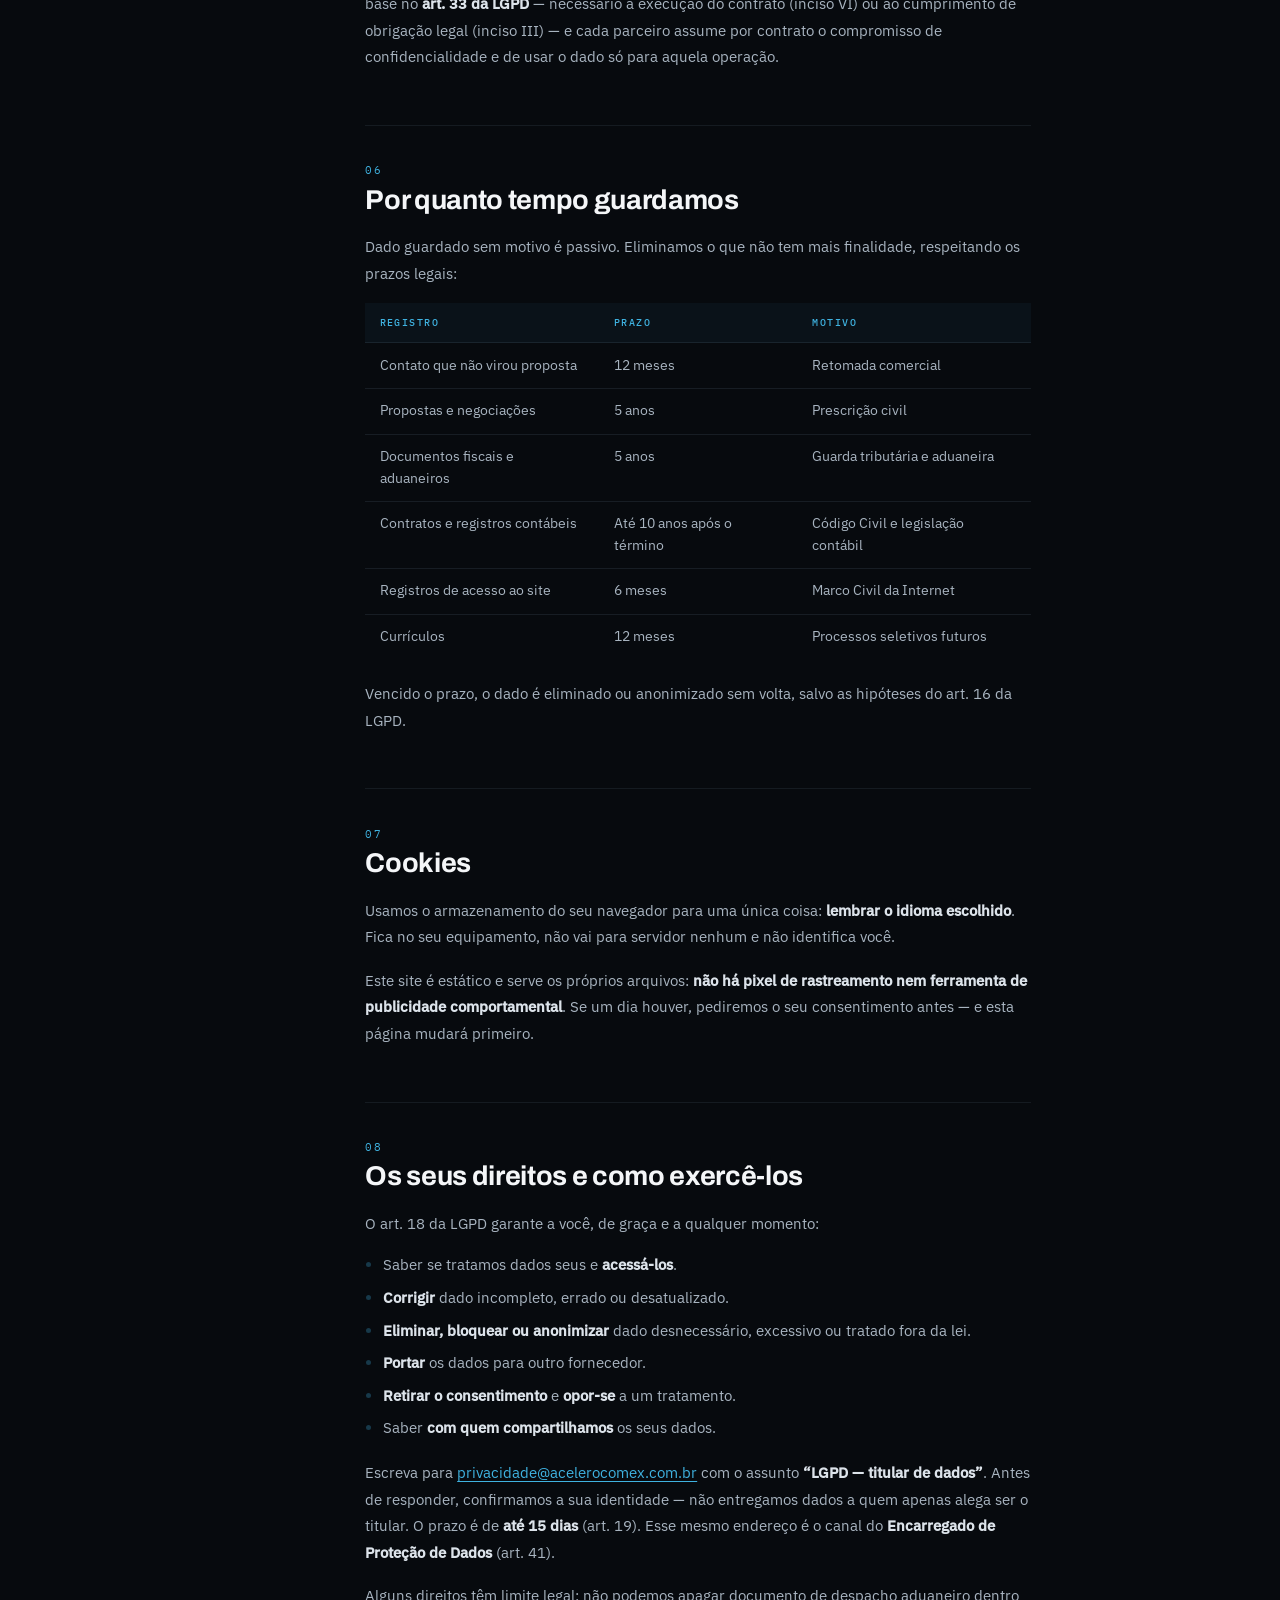
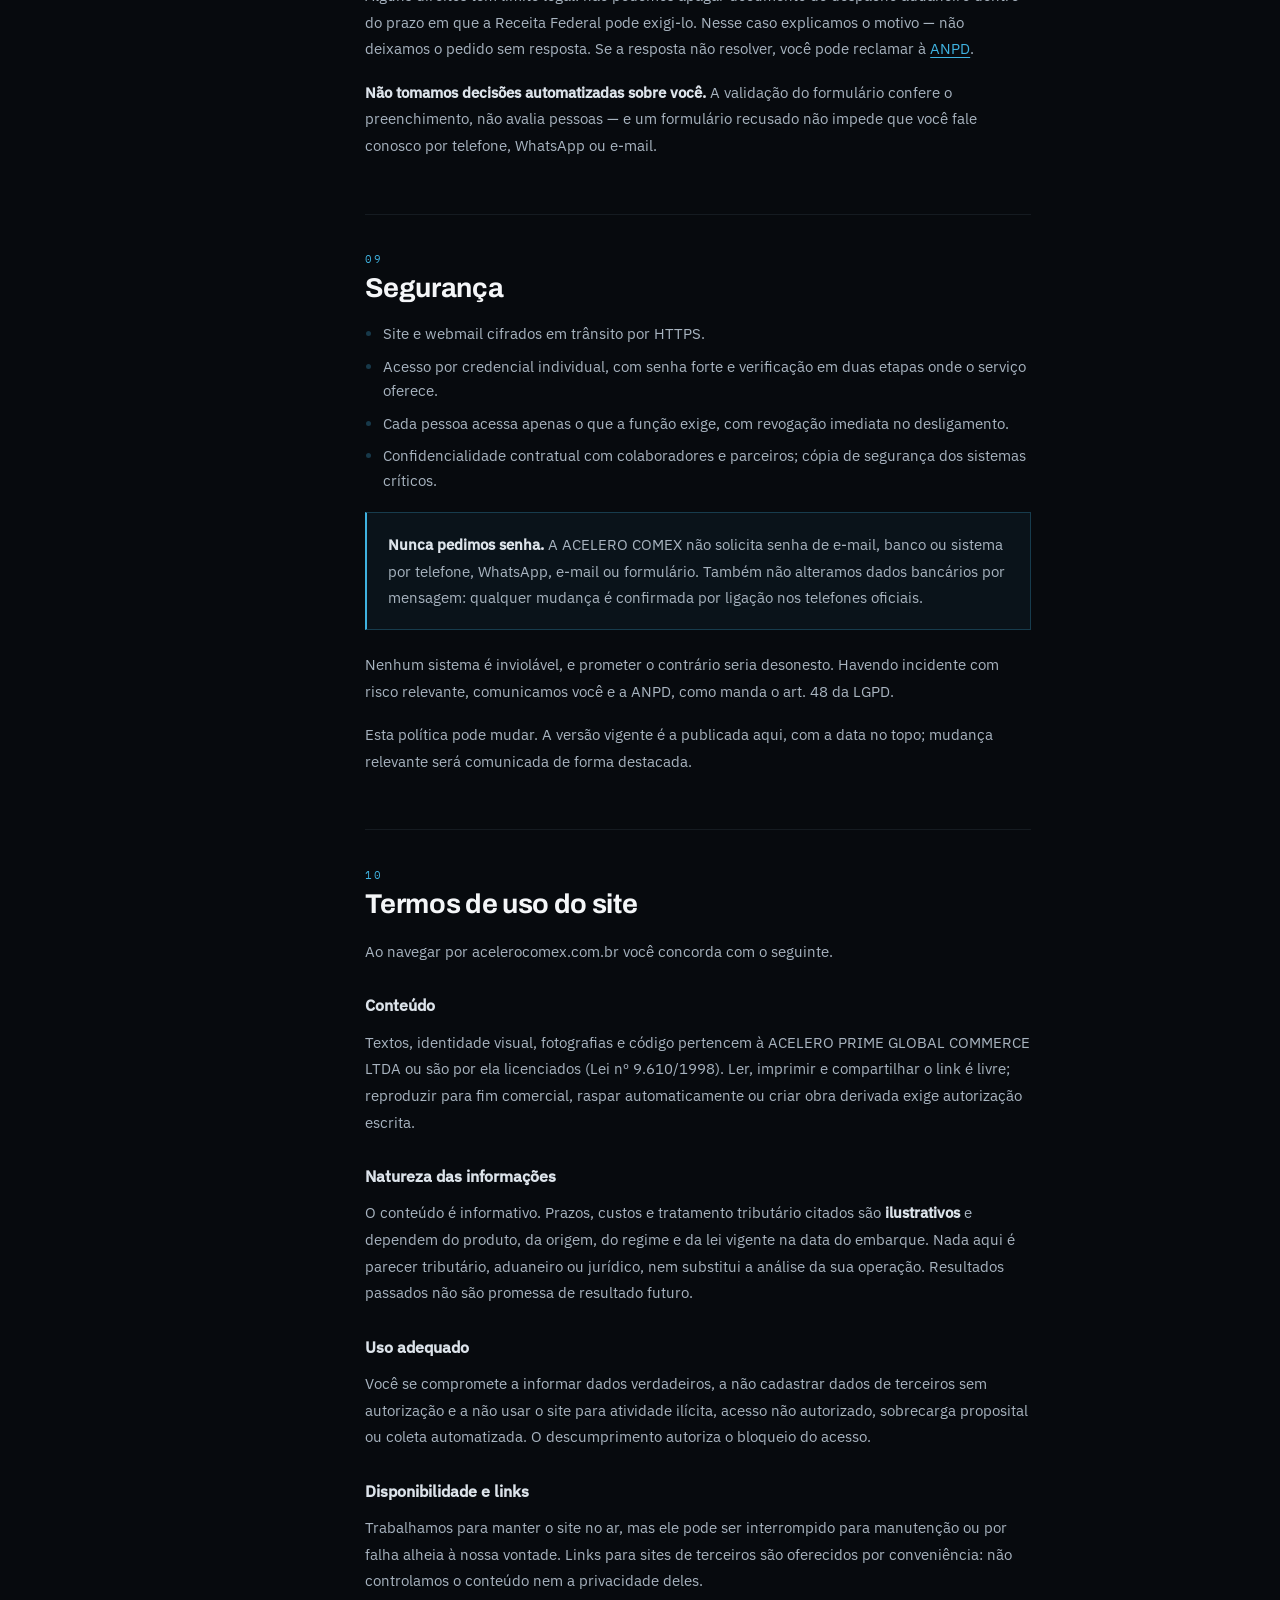
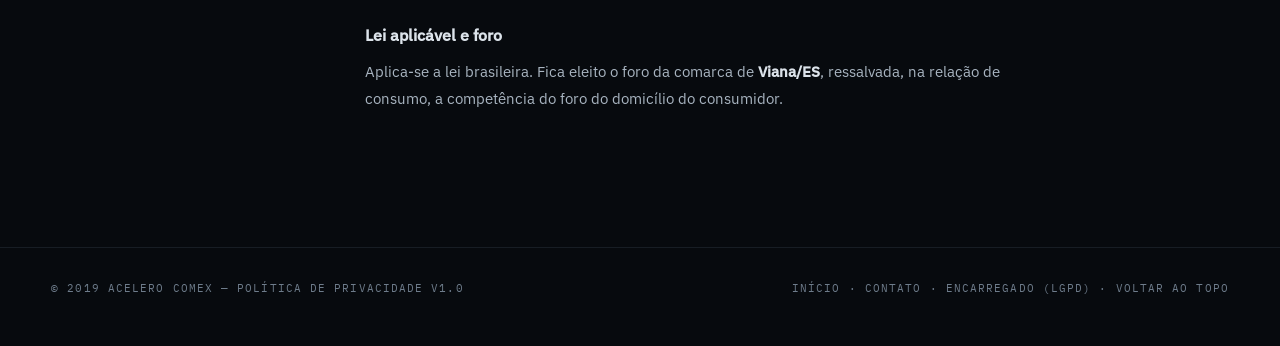
==== commit c6f7934a: "Redesenho v2: o site vira o documento da operação Por que mudou - O diagnóstico foi "parece genérico" ====
--- a/politica-privacidade.html
+++ b/politica-privacidade.html
@@ -41,23 +41,14 @@
 
 <body class="doc">
 
-<a class="skip" href="#conteudo">Pular para o conteúdo</a>
+<a class="pular" href="#conteudo">Pular para o conteúdo</a>
 
 <header class="doc__topo">
-  <a class="logo" href="index.html" aria-label="ACELERO COMEX — voltar ao site">
-    <span class="logo__mark" aria-hidden="true">
-      <svg viewBox="0 0 32 32" width="26" height="26">
-        <circle cx="16" cy="16" r="11" fill="none" stroke="currentColor" stroke-width="1.4"/>
-        <path d="M5 16h22M16 5c4.6 5.4 4.6 16.2 0 22M16 5c-4.6 5.4-4.6 16.2 0 22" fill="none" stroke="currentColor" stroke-width="1"/>
-      </svg>
-    </span>
-    <span class="logo__txt">ACELERO<em>COMEX</em></span>
-  </a>
+  <a class="marca" href="index.html" aria-label="ACELERO COMEX"><b>ACELERO</b><span>COMEX</span></a>
   <a class="doc__voltar" href="index.html"><span aria-hidden="true">←</span> Voltar ao site</a>
 </header>
 
 <section class="doc__capa">
-  <canvas class="doc__globo" id="docGlobo" aria-hidden="true"></canvas>
   <div class="doc__capaIn">
     <p class="mono doc__num">Documento legal — 01</p>
     <h1 class="doc__h1">Política de<br /><em>Privacidade</em></h1>
@@ -351,7 +342,6 @@
   </p>
 </footer>
 
-<script src="js/globo.js" defer></script>
 <script src="js/legal.js" defer></script>
 </body>
 </html>
--- a/css/style.css
+++ b/css/style.css
@@ -1,992 +1,509 @@
 /* ============================================================================
-   ACELERO COMEX — style.css
-   Identidade: azul-abissal, cinza metálico, branco e um azul-sinal derivado
-   do próprio contêiner fotografado (matiz 197°). Sem laranja.
-   Tipografia: Archivo (display, largura expandida) / IBM Plex Sans (texto) /
-   IBM Plex Mono (dados, códigos e coordenadas).
+   ACELERO COMEX — style.css  ·  v2
+
+   A v1 parecia template: globo girando, cursor de bolinha, cartões, carrossel,
+   coisas entrando de todo lado. Tudo isso existe em qualquer site de logística.
+
+   A v2 tem uma ideia só: **a página é o documento da operação.** Rótulo em
+   monoespaçada à esquerda, conteúdo à direita, filete separando cada linha,
+   número em tabular. É o que a ACELERO entrega ao cliente, virado em página.
+
+   Regras que valem para o arquivo inteiro:
+   · Movimento serve à leitura. Um fade de 420 ms na primeira vez que o bloco
+     aparece, e nada mais. Sem parallax, sem sequência, sem roda sequestrada.
+   · O azul é dado e ação. Nunca decoração.
+   · A seção de contato é clara. Formulário escuro é desconfortável de
+     preencher, e o corte de cor marca onde a conversa começa.
    ========================================================================== */
 
-/* ---------- TOKENS ---------- */
 :root {
-  /* Escuros — amostrados da fotografia do contêiner */
-  --abyss:   #04070C;
-  --hull:    #080F1A;
-  --steel:   #0C1826;
-  --deck:    #12283C;
-  --edge:    #1B3550;
-
-  /* Metais e neutros */
-  --metal:   #6C8093;
-  --fog:     #A9BAC8;
-  --mist:    #CFDAE4;
-  --paper:   #EDF2F6;
-
-  /* Sinal */
-  --signal:     #3FB2E0;
-  --signal-dim: #1C6B90;
-  /* Fundo do botão sólido: o --signal escurecido 20% (cada canal × 0,8). */
-  --signal-fundo: #328EB3;
-  --signal-glow: rgba(63, 178, 224, .16);
-
-  --line:      rgba(169, 186, 200, .14);
-  --line-soft: rgba(169, 186, 200, .07);
-
-  --bg:   var(--abyss);
-  --text: var(--mist);
+  /* Tinta */
+  --tinta:      #070A0E;   /* fundo                         */
+  --tinta-2:    #0D1218;   /* faixa alternada               */
+  --filete:     #1D2630;   /* linha do documento            */
+  --filete-2:   #2C3846;   /* linha em destaque             */
+  --grafite:    #6E7C8B;   /* rótulo, metadado              */
+  --leitura:    #A8B4C0;   /* corpo de texto                */
+  --claro:      #DCE3EA;   /* texto forte                   */
+  --papel:      #F4F6F8;   /* branco da seção clara         */
+
+  /* Azul: dado e ação */
+  --azul:       #3FB2E0;
+  --azul-fundo: #276E8B;   /* fundo de botão, contraste 5:1 com branco */
+  --azul-fraco: #17394A;
 
   --f-disp: 'Archivo', 'Helvetica Neue', Arial, sans-serif;
-  --f-body: 'IBM Plex Sans', 'Segoe UI', system-ui, sans-serif;
-  --f-mono: 'IBM Plex Mono', ui-monospace, 'SFMono-Regular', Menlo, monospace;
-
-  --fs-hero: clamp(2.05rem, 5vw, 5rem);
-  --fs-h2:   clamp(1.9rem, 4.4vw, 4rem);
-  --fs-h2xl: clamp(2.1rem, 5.4vw, 5rem);
-  --fs-h3:   clamp(1.15rem, 1.9vw, 1.6rem);
-
-  --pad:  clamp(1.25rem, 4.5vw, 4.5rem);
-  --maxw: 1560px;
-  --secy: clamp(5rem, 10vw, 10rem);
-  --rail: clamp(0px, 3.2vw, 58px);
-
-  --ease:   cubic-bezier(.19, 1, .22, 1);
-  --ease-io: cubic-bezier(.76, 0, .24, 1);
-  --head-h: 78px;
+  --f-corpo: 'IBM Plex Sans', system-ui, -apple-system, 'Segoe UI', sans-serif;
+  --f-mono: 'IBM Plex Mono', ui-monospace, 'SF Mono', Menlo, monospace;
+
+  --topo-h: 68px;
+  --pad: clamp(1.15rem, 5vw, 5.5rem);
+  --secy: clamp(4.5rem, 9vw, 9rem);
+  --larg: 1380px;
+  --curva: cubic-bezier(.22, 1, .36, 1);
 }
 
 *, *::before, *::after { box-sizing: border-box; }
 
 html {
-  /* Sem scroll-behavior aqui: a navegação fluida é conduzida pelo main.js e,
-     com esta regra ativa, cada scrollTo() do loop seria re-suavizado pelo
-     navegador e brigaria com a interpolação. O fallback para quem prefere
-     menos movimento está no bloco de prefers-reduced-motion. */
-  scroll-padding-top: var(--head-h);
   -webkit-text-size-adjust: 100%;
+  scroll-padding-top: calc(var(--topo-h) + 12px);
 }
 
 body {
   margin: 0;
-  background: var(--bg);
-  color: var(--text);
-  font-family: var(--f-body);
-  font-size: clamp(.98rem, 1vw, 1.06rem);
-  font-weight: 300;
-  line-height: 1.7;
+  background: var(--tinta);
+  color: var(--leitura);
+  font-family: var(--f-corpo);
+  font-size: clamp(.95rem, 1.05vw, 1.03rem);
+  line-height: 1.62;
+  -webkit-font-smoothing: antialiased;
   overflow-x: hidden;
-  -webkit-font-smoothing: antialiased;
-  -moz-osx-font-smoothing: grayscale;
-}
-body.is-loading, body.menu-on { overflow: hidden; }
-
-img, video, canvas, svg { display: block; max-width: 100%; }
-img { height: auto; }
-a { color: inherit; text-decoration: none; }
+}
+
+img, svg, video { display: block; max-width: 100%; }
+a { color: inherit; }
 button { font: inherit; color: inherit; background: none; border: 0; cursor: pointer; }
-ul, ol { margin: 0; padding: 0; list-style: none; }
-p { margin: 0 0 1.15em; }
+::selection { background: var(--azul); color: var(--tinta); }
+
+:focus-visible { outline: 2px solid var(--azul); outline-offset: 3px; }
+
+.wrap { width: 100%; max-width: var(--larg); margin-inline: auto; padding-inline: var(--pad); }
+
+.pular {
+  position: absolute; left: -9999px; top: 0; z-index: 999;
+  background: var(--papel); color: var(--tinta); padding: .7rem 1.1rem;
+}
+.pular:focus { left: 0; }
+
+/* ---------------------------------------------------------------- tipografia */
+h1, h2, h3, h4 { margin: 0; font-family: var(--f-disp); font-weight: 700; color: var(--claro); }
+h1, h2 { letter-spacing: -.03em; line-height: .98; font-weight: 800; }
+h1 em, h2 em, h3 em { font-style: normal; color: var(--azul); }
+p { margin: 0 0 1.05rem; }
 p:last-child { margin-bottom: 0; }
-
-::selection { background: var(--signal); color: var(--abyss); }
-::-webkit-scrollbar { width: 9px; }
-::-webkit-scrollbar-track { background: var(--abyss); }
-::-webkit-scrollbar-thumb { background: #172a3d; }
-::-webkit-scrollbar-thumb:hover { background: var(--signal-dim); }
-
-:focus-visible { outline: 2px solid var(--signal); outline-offset: 3px; }
-
-.skip {
-  position: fixed; top: -100px; left: 1rem; z-index: 999;
-  background: var(--signal); color: var(--abyss);
-  padding: .8rem 1.2rem; font-weight: 500;
-  transition: top .25s var(--ease);
-}
-.skip:focus { top: 1rem; }
-
-/* ---------- TIPOGRAFIA ---------- */
-h1, h2, h3, h4 {
-  font-family: var(--f-disp);
-  font-weight: 700;
-  font-stretch: 112%;
-  line-height: 1.02;
-  letter-spacing: -.028em;
-  margin: 0;
-  color: var(--paper);
-  text-wrap: balance;
-}
+strong, b { color: var(--claro); font-weight: 600; }
 
 .mono {
-  font-family: var(--f-mono);
-  font-weight: 400;
-  font-size: .69rem;
-  letter-spacing: .16em;
-  text-transform: uppercase;
+  font-family: var(--f-mono); font-size: .68rem; font-weight: 400;
+  letter-spacing: .18em; text-transform: uppercase; color: var(--grafite);
   font-variant-numeric: tabular-nums;
 }
 
-.wrap {
-  width: 100%;
-  max-width: var(--maxw);
-  margin-inline: auto;
-  padding-inline: calc(var(--pad) + var(--rail)) var(--pad);
-}
-
-.sec { position: relative; padding-block: var(--secy); }
-/* Costura entre seções: em vez do filete fixo, uma linha que é traçada da
-   esquerda para a direita quando a seção entra — é ela que dá a sensação de
-   passagem de uma para a outra. */
-.sec + .sec::before {
-  content: ''; position: absolute; inset: 0 auto auto 0; z-index: 3;
-  height: 1px; width: 100%; transform: scaleX(0); transform-origin: left;
-  background: linear-gradient(90deg, var(--signal-dim), var(--line-soft) 38%, transparent);
-  transition: transform 1.5s var(--ease);
-}
-.sec + .sec.vis::before { transform: scaleX(1); }
-
-/* O conteúdo assenta em opacidade, nunca em transform: transform em um
-   ancestral quebraria qualquer sticky e o cálculo do ScrollTrigger. O piso
-   é .5 e não 0 — se o JavaScript falhar, a página continua legível. */
-[data-sec] { opacity: .5; transition: opacity 1.2s var(--ease); }
-[data-sec].vis { opacity: 1; }
-
-/* Cabeçalho de seção */
-.hd { margin-bottom: clamp(2.5rem, 5vw, 4.5rem); }
-.hd--split { display: grid; grid-template-columns: 1.15fr .85fr; gap: clamp(2rem, 5vw, 5rem); align-items: end; }
-.hd__n { color: var(--signal); margin-bottom: 1.5rem; display: flex; align-items: center; gap: .9rem; }
-.hd__n::after { content: ''; height: 1px; flex: 0 1 clamp(40px, 9vw, 130px); background: linear-gradient(90deg, var(--signal-dim), transparent); }
-.hd__t { font-size: var(--fs-h2); }
-.hd__t--xl { font-size: var(--fs-h2xl); }
-.hd__lead { color: var(--fog); max-width: 56ch; }
-
-.hd__t em, .hero__h em, .foot__big em {
-  font-style: normal;
-  color: var(--signal);
-}
-
-/* Estados iniciais de animação */
-[data-rv] { opacity: 0; transform: translateY(26px); }
-.no-gsap [data-rv] { transition: opacity .95s var(--ease), transform .95s var(--ease); }
-.no-gsap [data-rv].in { opacity: 1; transform: none; }
-[data-split] .ln { display: block; overflow: hidden; padding-bottom: .09em; margin-bottom: -.09em; }
-[data-split] .ln > span { display: block; }
-
-/* ---------- BOTÕES ---------- */
-.btn {
-  position: relative;
-  display: inline-flex; align-items: center; justify-content: center; gap: .7rem;
-  font-family: var(--f-disp); font-weight: 600; font-stretch: 108%;
-  font-size: .88rem; letter-spacing: .01em;
-  padding: 1.05rem 1.9rem;
-  overflow: hidden; isolation: isolate;
-  transition: color .4s var(--ease), transform .4s var(--ease);
-}
-.btn > * { position: relative; z-index: 2; }
-.btn::before { content: ''; position: absolute; inset: 0; z-index: 1; transition: transform .6s var(--ease); }
-.btn svg { transition: transform .5s var(--ease); }
-.btn:hover svg { transform: translateX(5px); }
-.btn:active { transform: scale(.98); }
-
-/* Fonte branca sobre o azul escurecido. O preenchimento que sobe no hover
-   continua claro, então ali o texto volta a ser escuro: os dois estados
-   ficam legíveis. */
-.btn--solid { color: #FFFFFF; background: var(--signal-fundo); }
-.btn--solid::before { background: var(--paper); transform: translateY(101%); }
-.btn--solid:hover { color: var(--abyss); }
-.btn--solid:hover::before { transform: translateY(0); }
-
-.btn--line { color: var(--paper); box-shadow: inset 0 0 0 1px rgba(169,186,200,.3); }
-.btn--line::before { background: var(--paper); transform: translateY(101%); }
-.btn--line:hover { color: var(--abyss); }
-.btn--line:hover::before { transform: translateY(0); }
-
-.btn--sm { padding: .7rem 1.3rem; font-size: .79rem; }
-.btn--lg { padding: 1.2rem 2.2rem; font-size: .94rem; }
-.btn--blk { width: 100%; }
-
-/* ---------- LOADER ---------- */
-.loader {
-  position: fixed; inset: 0; z-index: 9999;
-  background: var(--abyss);
-  display: grid; align-items: end;
-  transition: opacity .6s var(--ease), visibility .6s;
-}
-.loader.done { opacity: 0; visibility: hidden; pointer-events: none; }
-.loader__grid {
-  position: absolute; inset: 0;
-  background-image:
-    linear-gradient(rgba(169,186,200,.045) 1px, transparent 1px),
-    linear-gradient(90deg, rgba(169,186,200,.045) 1px, transparent 1px);
-  background-size: 72px 72px;
-  mask-image: radial-gradient(120% 90% at 50% 60%, #000 10%, transparent 70%);
-}
-.loader__body { position: relative; padding: 0 var(--pad) clamp(2rem, 6vh, 4rem); width: 100%; }
-.loader__meta { display: flex; justify-content: space-between; color: var(--metal); margin-bottom: 1.2rem; }
-.loader__word {
-  font-family: var(--f-disp); font-weight: 700; font-stretch: 112%;
-  font-size: clamp(2rem, 8vw, 5.5rem); line-height: 1; letter-spacing: -.03em;
-  color: var(--paper); margin: 0 0 1.6rem;
-}
-.loader__line { display: block; overflow: hidden; padding-bottom: .06em; }
-.loader__line i { display: block; font-style: normal; transform: translateY(105%); }
-.loader.go .loader__line i { transform: translateY(0); transition: transform 1s var(--ease); }
-.loader.go .loader__line:nth-child(2) i { transition-delay: .09s; }
-.loader__bar { height: 1px; background: rgba(169,186,200,.15); }
-.loader__bar > span { display: block; height: 100%; width: 0; background: var(--signal); transition: width .25s linear; }
-
-/* ---------- CURSOR ---------- */
-.cursor { position: fixed; top: 0; left: 0; z-index: 9998; pointer-events: none; opacity: 0; transition: opacity .3s ease; }
-.cursor.on { opacity: 1; }
-.cursor__dot { position: fixed; width: 5px; height: 5px; border-radius: 50%; background: var(--signal); transform: translate(-50%, -50%); }
-.cursor__ring {
-  position: fixed; width: 34px; height: 34px; border-radius: 50%;
-  transform: translate(-50%, -50%);
-  display: grid; place-items: center;
-  transition: width .4s var(--ease), height .4s var(--ease), background .4s var(--ease);
-}
-/* Parado, o círculo maior é o mesmo globo do herói em miniatura: é ele que
-   desenha o próprio contorno, por isso o anel não tem mais borda. Ao passar
-   sobre algo clicável, o globo some e dá lugar à bola cheia com a palavra. */
-.cursor__globo {
-  position: absolute; width: 34px; height: 34px;
-  opacity: 1; transition: opacity .3s ease;
-}
-.cursor.hov .cursor__ring { width: 92px; height: 92px; background: var(--signal); }
-.cursor.hov .cursor__globo { opacity: 0; }
-.cursor.hov .cursor__dot { opacity: 0; }
-.cursor__ring em {
-  font-family: var(--f-mono); font-style: normal; font-size: .64rem;
-  letter-spacing: .12em; text-transform: uppercase; color: var(--abyss);
-  opacity: 0; transform: scale(.6); transition: opacity .3s ease, transform .3s var(--ease);
-  white-space: nowrap;
-}
-.cursor.hov .cursor__ring em { opacity: 1; transform: scale(1); }
-
-/* ---------- TRILHO LATERAL (diário de bordo) ---------- */
-.rail {
-  position: fixed; left: 0; top: 0; bottom: 0; z-index: 500;
-  width: var(--rail);
-  display: flex; flex-direction: column; align-items: center; justify-content: center; gap: 1.4rem;
-  pointer-events: none;
-  border-right: 1px solid var(--line-soft);
-  background: linear-gradient(180deg, transparent, rgba(8,15,26,.5), transparent);
-}
-.rail__code, .rail__coord { writing-mode: vertical-rl; color: var(--metal); font-size: .62rem; }
-.rail__code { color: var(--signal); }
-.rail__line { width: 1px; flex: 0 0 26vh; background: var(--line); position: relative; overflow: hidden; }
-.rail__line i { position: absolute; inset: 0 0 auto 0; height: 0; background: var(--signal); transition: height .2s linear; }
-@media (max-width: 1100px) { .rail { display: none; } }
-
-/* ---------- HEADER ---------- */
-.head {
-  position: fixed; inset: 0 0 auto 0; z-index: 800;
-  transition: transform .6s var(--ease), background .5s ease, backdrop-filter .5s ease, border-color .5s ease;
-  border-bottom: 1px solid transparent;
-}
-.head.stuck { background: rgba(4,7,12,.72); backdrop-filter: blur(16px) saturate(1.4); border-bottom-color: var(--line-soft); }
-.head.hide { transform: translateY(-102%); }
-.head__in {
-  max-width: var(--maxw); margin-inline: auto;
-  padding: 0 var(--pad) 0 calc(var(--pad) + var(--rail));
-  height: var(--head-h);
-  display: flex; align-items: center; justify-content: space-between; gap: 2rem;
-}
-
-.logo { display: inline-flex; align-items: center; gap: .6rem; }
-.logo__mark { color: var(--signal); transition: transform .7s var(--ease); }
-.logo:hover .logo__mark { transform: rotate(180deg); }
-.logo__txt { font-family: var(--f-disp); font-weight: 700; font-stretch: 115%; font-size: .96rem; letter-spacing: .01em; line-height: 1; color: var(--paper); }
-.logo__txt em { font-style: normal; font-weight: 500; color: var(--metal); }
-
-.nav { display: flex; gap: clamp(1rem, 2vw, 2.2rem); }
+/* ---------------------------------------------------------------- cabeçalho */
+.topo {
+  position: fixed; inset: 0 0 auto 0; z-index: 90;
+  height: var(--topo-h);
+  background: rgba(7, 10, 14, .82);
+  backdrop-filter: blur(14px);
+  border-bottom: 1px solid var(--filete);
+}
+.topo__in {
+  height: 100%; display: flex; align-items: center; gap: clamp(1rem, 3vw, 2.5rem);
+  max-width: var(--larg); margin-inline: auto; padding-inline: var(--pad);
+}
+.marca { display: flex; align-items: baseline; gap: .1rem; text-decoration: none; margin-right: auto; }
+.marca b {
+  font-family: var(--f-disp); font-weight: 800; font-size: 1.02rem;
+  letter-spacing: .01em; color: var(--claro);
+}
+.marca span { font-family: var(--f-disp); font-weight: 800; font-size: 1.02rem; color: var(--azul); }
+.marca:hover b { color: #FFFFFF; }
+
+.nav { display: flex; gap: clamp(.9rem, 2vw, 1.9rem); }
 .nav a {
-  position: relative; display: inline-flex; align-items: baseline; gap: .45rem;
-  font-family: var(--f-disp); font-size: .85rem; font-weight: 500;
-  color: var(--fog); padding: .35rem 0;
-  transition: color .35s ease;
-}
-.nav a .mono { font-size: .58rem; color: var(--metal); transition: color .35s ease; }
-.nav a::after {
-  content: ''; position: absolute; left: 0; bottom: 0; width: 100%; height: 1px;
-  background: var(--signal); transform: scaleX(0); transform-origin: right;
-  transition: transform .5s var(--ease);
-}
-.nav a:hover, .nav a.act { color: var(--paper); }
-.nav a:hover .mono, .nav a.act .mono { color: var(--signal); }
-.nav a:hover::after, .nav a.act::after { transform: scaleX(1); transform-origin: left; }
-
-.head__act { display: flex; align-items: center; gap: 1rem; }
-.burger {
-  width: 44px; height: 44px; display: none; flex-direction: column;
-  align-items: center; justify-content: center; gap: 5px;
-  box-shadow: inset 0 0 0 1px var(--line);
-  transition: background .35s ease;
-}
-.burger span { display: block; width: 17px; height: 1.5px; background: var(--paper); transition: transform .45s var(--ease); }
-.burger:hover { background: rgba(169,186,200,.06); }
-.burger[aria-expanded="true"] span:first-child { transform: translateY(3.25px) rotate(45deg); }
-.burger[aria-expanded="true"] span:last-child { transform: translateY(-3.25px) rotate(-45deg); }
-
-/* ---------- MENU ---------- */
-.menu { position: fixed; inset: 0; z-index: 790; display: grid; align-items: center; opacity: 0; pointer-events: none; transition: opacity .1s .55s; }
-.menu[hidden] { display: none; }
-.menu.on { opacity: 1; pointer-events: auto; transition: opacity .1s; }
-.menu__bg { position: absolute; inset: 0; background: linear-gradient(165deg, var(--steel), var(--abyss) 65%); transform: translateY(-100%); transition: transform .85s var(--ease-io); }
-.menu.on .menu__bg { transform: translateY(0); }
-.menu__in {
-  position: relative; width: 100%; max-width: var(--maxw); margin-inline: auto;
-  padding: calc(var(--head-h) + 2rem) var(--pad) 3rem calc(var(--pad) + var(--rail));
-  display: grid; grid-template-columns: 1.45fr .55fr; gap: 3rem; align-items: center;
-}
-.menu__nav a {
-  display: flex; align-items: baseline; gap: 1.1rem;
-  padding: clamp(.3rem, .9vw, .55rem) 0;
-  font-family: var(--f-disp); font-weight: 600; font-stretch: 110%;
-  font-size: clamp(1.4rem, 4vw, 3rem); letter-spacing: -.03em; line-height: 1.15;
-  color: var(--mist);
-  opacity: 0; transform: translateY(26px);
-  transition: color .35s ease;
-}
-.menu.on .menu__nav a { opacity: 1; transform: none; transition: opacity .65s var(--ease), transform .65s var(--ease), color .35s ease; }
-.menu.on .menu__nav a:nth-child(1) { transition-delay: .32s }
-.menu.on .menu__nav a:nth-child(2) { transition-delay: .38s }
-.menu.on .menu__nav a:nth-child(3) { transition-delay: .44s }
-.menu.on .menu__nav a:nth-child(4) { transition-delay: .50s }
-.menu.on .menu__nav a:nth-child(5) { transition-delay: .56s }
-.menu.on .menu__nav a:nth-child(6) { transition-delay: .62s }
-.menu.on .menu__nav a:nth-child(7) { transition-delay: .68s }
-.menu.on .menu__nav a:nth-child(8) { transition-delay: .74s }
-.menu.on .menu__nav a:nth-child(9) { transition-delay: .80s }
-.menu__nav a i { color: var(--signal); font-size: .68rem; }
-.menu__nav a:hover { color: var(--signal); }
-.menu__side { border-left: 1px solid var(--line); padding-left: 2rem; }
-.menu__lbl { color: var(--signal); margin-bottom: .9rem; }
-.menu__lbl--t { margin-top: 2.2rem; }
-.menu__ct { display: block; padding-bottom: .5rem; margin-bottom: .5rem; border-bottom: 1px solid var(--line); color: var(--mist); transition: color .3s, border-color .3s; }
-.menu__ct:hover { color: var(--signal); border-color: var(--signal); }
-.menu__note { color: var(--metal); font-size: .88rem; }
-
-/* ---------- HERO ---------- */
-.hero {
-  position: relative; min-height: 100svh;
-  display: flex; flex-direction: column; justify-content: center;
-  padding-top: calc(var(--head-h) + 2vh);
-  padding-bottom: clamp(1.5rem, 4vh, 3rem);
-  overflow: hidden;
-}
-.hero__stage { position: absolute; inset: 0; z-index: 0; }
-.hero__globe { position: absolute; inset: 0; width: 100%; height: 100%; }
-.hero__video { position: absolute; inset: 0; width: 100%; height: 100%; object-fit: cover; opacity: 0; transition: opacity 1.2s var(--ease); }
-.hero__video.ready { opacity: .5; }
-.hero__scan {
-  position: absolute; inset: 0;
-  background: repeating-linear-gradient(180deg, rgba(4,7,12,0) 0 3px, rgba(4,7,12,.28) 3px 4px);
-  opacity: .28; mix-blend-mode: multiply;
-}
-.hero__vignette {
-  position: absolute; inset: 0;
-  background:
-    radial-gradient(78% 68% at 66% 46%, transparent 12%, rgba(4,7,12,.55) 88%),
-    linear-gradient(90deg, rgba(4,7,12,.95) 6%, rgba(4,7,12,.55) 38%, rgba(4,7,12,.12) 66%, rgba(4,7,12,.5));
-}
-
-.hero__in { position: relative; z-index: 2; flex: 1 1 auto; display: flex; flex-direction: column; justify-content: center; }
-.tag {
-  display: inline-flex; align-items: center; gap: .6rem; width: fit-content;
-  color: var(--fog);
-  padding: .5rem .95rem;
-  box-shadow: inset 0 0 0 1px var(--line);
-  background: rgba(8,15,26,.4); backdrop-filter: blur(8px);
-}
-.tag__dot { width: 5px; height: 5px; background: var(--signal); border-radius: 50%; animation: bl 2.4s infinite; }
-@keyframes bl { 0%, 100% { opacity: 1 } 50% { opacity: .25 } }
-
-.hero__h { font-size: var(--fs-hero); margin: 1.3rem 0 0; max-width: 20ch; font-weight: 800; font-stretch: 118%; }
-.hero__sub { margin-top: 1.5rem; max-width: 54ch; color: var(--fog); font-size: clamp(1rem, 1.2vw, 1.18rem); }
-.hero__sub strong { color: var(--paper); font-weight: 500; }
-.hero__cta { display: flex; flex-wrap: wrap; gap: .8rem; margin-top: 2rem; }
-
-.hero__foot {
-  position: relative; z-index: 2;
-  display: flex; align-items: flex-end; justify-content: space-between; gap: 2rem;
-  padding-top: 1.6rem; margin-top: 1.8rem;
-}
-.hero__foot::before { content: ''; position: absolute; left: calc(var(--pad) + var(--rail)); right: var(--pad); top: 0; height: 1px; background: var(--line); }
-.kpi { display: flex; flex-wrap: wrap; gap: clamp(1.2rem, 3.4vw, 3.6rem); }
-.kpi b { display: block; font-size: clamp(1.2rem, 2.1vw, 1.75rem); letter-spacing: -.02em; color: var(--paper); text-transform: none; }
-.kpi span { font-size: .78rem; color: var(--metal); }
-.scroll { display: inline-flex; align-items: center; gap: .6rem; color: var(--metal); flex: 0 0 auto; }
-.scroll i { display: block; width: 44px; height: 1px; background: var(--line); position: relative; overflow: hidden; }
-.scroll i::after { content: ''; position: absolute; inset: 0; background: var(--signal); animation: sw 2.2s var(--ease-io) infinite; }
-@keyframes sw { 0% { transform: translateX(-100%) } 60%, 100% { transform: translateX(100%) } }
-
-/* ---------- TICKER ---------- */
-.ticker { border-block: 1px solid var(--line-soft); background: var(--hull); padding: 1.1rem 0; overflow: hidden; }
-.ticker__t { display: flex; align-items: center; gap: 1.8rem; white-space: nowrap; padding-right: 1.8rem; will-change: transform; }
-.ticker__t span { font-family: var(--f-disp); font-weight: 500; font-stretch: 108%; font-size: clamp(.9rem, 1.3vw, 1.2rem); color: var(--fog); }
-.ticker__t i { color: var(--signal); font-size: .7rem; }
-
-/* ---------- SOBRE ---------- */
-.sobre { padding-top: 0; }
-.sobre__plate { position: relative; margin: 0 0 clamp(3rem, 6vw, 5.5rem); height: clamp(360px, 62vh, 680px); overflow: hidden; }
-.sobre__plate picture, .sobre__plate img { width: 100%; height: 100%; }
-.sobre__plate img { object-fit: cover; object-position: center 58%; }
-.sobre__grade {
-  position: absolute; inset: 0;
-  background:
-    linear-gradient(180deg, rgba(4,7,12,.9) 0%, rgba(4,7,12,.15) 38%, rgba(4,7,12,.96) 96%),
-    linear-gradient(90deg, rgba(4,7,12,.6), transparent 45%);
-}
-.sobre__txt { max-width: 66ch; color: var(--fog); margin-bottom: clamp(3rem, 6vw, 5rem); }
-
-.tri { display: grid; grid-template-columns: repeat(3, 1fr); gap: 1px; background: var(--line); box-shadow: 0 0 0 1px var(--line); }
-.tri article { background: var(--abyss); padding: clamp(1.5rem, 2.6vw, 2.4rem); transition: background .6s var(--ease); }
-.tri article:hover { background: var(--hull); }
-.tri__l { color: var(--signal); margin-bottom: 1.1rem; }
-.tri h3 { font-size: clamp(1.05rem, 1.5vw, 1.32rem); margin-bottom: .85rem; line-height: 1.2; }
-.tri p { color: var(--metal); font-size: .93rem; }
-
-/* ---------- SERVIÇOS ---------- */
-.serv { background: var(--hull); }
-.cards { display: grid; grid-template-columns: repeat(2, 1fr); gap: 1px; background: var(--line); box-shadow: 0 0 0 1px var(--line); }
-.card {
-  position: relative; background: var(--hull);
-  padding: clamp(1.6rem, 3vw, 2.8rem);
-  display: flex; flex-direction: column;
-  transition: background .6s var(--ease);
-}
-.card::after { content: ''; position: absolute; left: 0; top: 0; width: 100%; height: 1px; background: var(--signal); transform: scaleX(0); transform-origin: left; transition: transform .8s var(--ease); }
-.card:hover { background: var(--steel); }
-.card:hover::after { transform: scaleX(1); }
-.card__n { color: var(--metal); transition: color .4s ease; }
-.card:hover .card__n { color: var(--signal); }
-.card__ico { display: block; width: 46px; height: 46px; color: var(--signal); margin: 1.6rem 0 1.4rem; }
-.card__ico svg { width: 100%; height: 100%; }
-.card__ico .dr { stroke-dasharray: var(--len, 200); stroke-dashoffset: 0; transition: stroke-dashoffset 1.1s var(--ease); }
-.card:hover .card__ico .dr { stroke-dashoffset: var(--len, 200); animation: redraw 1.2s var(--ease) forwards; }
-@keyframes redraw { from { stroke-dashoffset: var(--len, 200) } to { stroke-dashoffset: 0 } }
-.card__ico .pt { transition: transform .6s var(--ease); transform-origin: center; }
-.card:hover .card__ico .pt { transform: scale(1.6); }
-.card h3 { font-size: var(--fs-h3); margin-bottom: .9rem; }
-.card > p { color: var(--metal); font-size: .95rem; }
-.card p em { font-style: normal; color: var(--fog); }
-.card__b {
-  margin-top: 1.1rem; padding: .85rem 1rem;
-  background: var(--signal-glow);
-  box-shadow: inset 2px 0 0 var(--signal);
-  color: var(--fog); font-size: .9rem;
-}
-.card__b .mono { color: var(--signal); margin-right: .5rem; }
-.card__cta {
-  display: inline-flex; align-items: center; gap: .55rem; width: fit-content;
-  margin-top: auto; padding-top: 1.5rem;
-  font-family: var(--f-disp); font-weight: 600; font-size: .88rem; color: var(--paper);
-  transition: gap .4s var(--ease), color .35s ease;
-}
-.card__cta i { color: var(--signal); }
-.card__cta:hover { color: var(--signal); gap: 1rem; }
-
-/* ---------- PROCESSO ---------- */
-.steps { margin-block: clamp(1rem, 3vw, 2.5rem); }
-.step { border-top: 1px solid var(--line-soft); }
-.step:last-of-type { border-bottom: 1px solid var(--line-soft); }
-.step__in {
-  display: grid; grid-template-columns: 92px 1fr .78fr;
-  gap: clamp(1.2rem, 3vw, 3.5rem); align-items: start;
-  padding-block: clamp(2rem, 4vw, 3.4rem);
-}
-.step__id { display: flex; flex-direction: column; gap: .9rem; }
-.step__id .mono { font-size: 1.05rem; letter-spacing: .1em; color: var(--signal); }
-.step__bar { display: block; width: 1px; height: 46px; background: linear-gradient(var(--signal-dim), transparent); }
-.step__c { max-width: 62ch; }
-.step__t { color: var(--metal); margin-bottom: .7rem; }
-.step__c h3 { font-size: clamp(1.35rem, 2.4vw, 2.1rem); margin-bottom: .9rem; }
-.step__c > p { color: var(--metal); }
-.step__o { margin-top: .9rem; color: var(--fog); font-size: .9rem; }
-.step__o .mono { color: var(--signal); margin-right: .5rem; }
-/* Proporção fixa para as quatro etapas: sem isso, uma foto em retrato
-   estica a linha inteira e quebra o ritmo da sequência. */
-.step__m { margin: 0; overflow: hidden; align-self: start; aspect-ratio: 4 / 3; }
-.step__m img { width: 100%; height: 100%; object-fit: cover; filter: saturate(.72) contrast(1.06) brightness(.86); transition: transform 1.2s var(--ease), filter .8s ease; }
-.step__m:hover img { transform: scale(1.05); filter: saturate(.95) contrast(1.02) brightness(1); }
-.step__m--alt img { object-position: center 40%; }
-
-.cta-band {
-  display: flex; flex-wrap: wrap; align-items: center; justify-content: space-between; gap: 1.5rem;
-  margin-top: clamp(2rem, 4vw, 3.5rem);
-  padding: clamp(1.5rem, 3vw, 2.6rem);
-  box-shadow: inset 0 0 0 1px var(--line);
-  background: linear-gradient(120deg, rgba(28,107,144,.14), transparent 68%);
-}
-.cta-band p { font-family: var(--f-disp); font-weight: 500; font-stretch: 108%; font-size: clamp(1rem, 1.7vw, 1.4rem); color: var(--paper); }
-.cta-band em { font-style: normal; color: var(--signal); }
-
-/* ---------- RESULTADOS ---------- */
-.res { background: var(--hull); }
-.nums { display: grid; grid-template-columns: repeat(3, 1fr); gap: 1px; background: var(--line); box-shadow: 0 0 0 1px var(--line); }
-.nums li { background: var(--hull); padding: clamp(1.5rem, 2.8vw, 2.6rem); transition: background .6s var(--ease); }
-.nums li:hover { background: var(--steel); }
-.nums b {
-  display: block; font-family: var(--f-disp); font-weight: 700; font-stretch: 115%;
-  font-size: clamp(2.1rem, 4.4vw, 3.6rem); line-height: 1; letter-spacing: -.04em;
-  color: var(--paper); text-transform: none;
-}
-.nums span { display: block; margin-top: .85rem; color: var(--metal); font-size: .92rem; max-width: 26ch; }
-.res__note { margin-top: 1.6rem; color: var(--metal); letter-spacing: .06em; text-transform: none; font-size: .8rem; max-width: 78ch; }
-
-/* ---------- CASES ---------- */
-.cases__list { display: grid; grid-template-columns: repeat(3, 1fr); gap: 1px; background: var(--line); box-shadow: 0 0 0 1px var(--line); }
-.cs { background: var(--abyss); padding: clamp(1.5rem, 2.8vw, 2.4rem); display: flex; flex-direction: column; transition: background .6s var(--ease); }
-.cs:hover { background: var(--hull); }
-.cs__tag { color: var(--signal); margin-bottom: 1rem; }
-.cs h3 { font-size: clamp(1.1rem, 1.6vw, 1.38rem); margin-bottom: .9rem; line-height: 1.2; }
-.cs > p { color: var(--metal); font-size: .93rem; }
-.cs__k { display: flex; flex-wrap: wrap; gap: 1.3rem; margin-top: auto; padding-top: 1.6rem; border-top: 1px solid var(--line-soft); }
-.cs__k li { display: flex; flex-direction: column; }
-.cs__k b { font-size: 1.15rem; color: var(--signal); letter-spacing: .01em; text-transform: none; }
-.cs__k span { font-size: .74rem; color: var(--metal); }
-
-/* Depoimentos */
-.quotes { margin-top: clamp(3.5rem, 6vw, 6rem); }
-.quotes__hd { display: flex; align-items: end; justify-content: space-between; gap: 2rem; margin-bottom: 1.8rem; }
-.quotes__hd h3 { font-size: var(--fs-h3); }
-.quotes__nav { display: flex; gap: .5rem; }
-/* Setas no azul do site. Desabilitadas quando não há para onde ir — antes
-   elas pareciam clicáveis nas duas pontas e não faziam nada. */
-.quotes__nav button {
-  width: 46px; height: 46px; color: #FFFFFF; background: var(--signal-fundo);
-  transition: background .35s var(--ease), color .35s, opacity .35s;
-}
-.quotes__nav button:hover:not(:disabled) { background: var(--signal); color: var(--abyss); }
-.quotes__nav button:disabled { opacity: .35; cursor: default; background: transparent; color: var(--metal); box-shadow: inset 0 0 0 1px var(--line); }
-.quotes__vp { overflow: hidden; }
-.quotes__tr { display: flex; gap: clamp(1rem, 1.8vw, 1.5rem); transition: transform .9s var(--ease); }
-.q {
-  flex: 0 0 clamp(280px, 40%, 520px);
-  display: flex; flex-direction: column; justify-content: space-between; gap: 1.8rem;
-  padding: clamp(1.5rem, 2.8vw, 2.4rem);
-  box-shadow: inset 0 0 0 1px var(--line);
-  background: linear-gradient(155deg, var(--steel), var(--hull));
-}
-.q blockquote { margin: 0; }
-.q blockquote p::before { content: '“'; color: var(--signal); }
-.q blockquote p::after { content: '”'; color: var(--signal); }
-.q blockquote p {
-  font-family: var(--f-disp); font-weight: 500; font-stretch: 106%;
-  font-size: clamp(1rem, 1.55vw, 1.28rem); line-height: 1.45; letter-spacing: -.015em; color: var(--mist);
-}
-.q footer { display: flex; align-items: center; gap: .85rem; }
-.q__av { width: 42px; height: 42px; display: grid; place-items: center; background: var(--signal-dim); color: var(--paper); font-size: .72rem; flex: 0 0 auto; }
-.q footer b { display: block; font-family: var(--f-disp); font-size: .93rem; color: var(--paper); }
-.q footer span { font-size: .82rem; color: var(--metal); }
-.quotes__dots { display: flex; gap: .4rem; margin-top: 1.3rem; }
-.quotes__dots button { width: 24px; height: 2px; background: var(--line); transition: background .4s, width .4s var(--ease); }
-.quotes__dots button.act { background: var(--signal); width: 42px; }
-
-/* ---------- PROPÓSITO ---------- */
-.purp { position: relative; overflow: hidden; background: var(--hull); min-height: 86svh; display: grid; align-items: center; }
-.purp__c { position: absolute; inset: 0; width: 100%; height: 100%; opacity: .62; }
-/* O véu escurece as duas bordas e deixa o globo respirar no meio: agora há
-   texto dos dois lados, e um degradê de mão única apagaria a coluna direita. */
-.purp::after { content: ''; position: absolute; inset: 0; background: linear-gradient(90deg, rgba(8,15,26,.96) 20%, rgba(8,15,26,.55) 52%, rgba(8,15,26,.93)); pointer-events: none; }
-.purp__in {
-  position: relative; z-index: 2; padding-block: clamp(3rem, 7vw, 5.5rem);
-  display: grid; grid-template-columns: 1.06fr .94fr;
-  gap: clamp(2.2rem, 5vw, 5rem); align-items: center;
-}
-.purp__txt { margin-top: 2.2rem; max-width: 64ch; color: var(--fog); }
-.purp__txt strong { color: var(--paper); font-weight: 500; }
-
-/* ---- manifesto -------------------------------------------------------
-   Quatro negativas e uma afirmação. A hierarquia faz o trabalho: as
-   negativas em cinza, a palavra que interessa em claro, e o fecho maior,
-   separado por um filete, com a marca em azul. */
-.man { list-style: none; margin: 0; padding: 0; display: grid; gap: .6rem; }
-.man li {
-  position: relative; padding-left: 1.3rem;
-  font-family: var(--f-disp); font-weight: 700; font-stretch: 108%;
-  font-size: clamp(1.05rem, 1.95vw, 1.6rem); line-height: 1.2;
-  letter-spacing: -.015em; color: var(--metal);
-}
-.man li::before {
-  content: ''; position: absolute; left: 0; top: .62em;
-  width: .62rem; height: 1px; background: var(--signal-dim);
-}
-.man li em { font-style: normal; color: var(--mist); }
-.man__f {
-  margin: clamp(1.3rem, 2.6vw, 2rem) 0 0; padding-top: clamp(1.1rem, 2.2vw, 1.7rem);
-  border-top: 1px solid var(--line-soft);
-  font-family: var(--f-disp); font-weight: 800; font-stretch: 116%;
-  font-size: clamp(1.45rem, 2.9vw, 2.4rem); line-height: 1.1;
-  letter-spacing: -.025em; color: var(--paper);
-}
-.man__f b { color: var(--signal); font-weight: 800; }
-
-/* A entrada é de cada linha, não do bloco: elas se acumulam até o fecho.
-   Como as linhas são recriadas ao trocar de idioma, a animação mora no CSS
-   e reaparece sozinha — não há estado inline para restaurar. */
-[data-man] .man li, [data-man] .man__f { opacity: 0; }
-[data-man].in .man li { animation: manEntra .9s var(--ease) both; }
-[data-man].in .man li:nth-child(1) { animation-delay: .06s; }
-[data-man].in .man li:nth-child(2) { animation-delay: .20s; }
-[data-man].in .man li:nth-child(3) { animation-delay: .34s; }
-[data-man].in .man li:nth-child(4) { animation-delay: .48s; }
-[data-man].in .man__f { animation: manEntra 1.15s var(--ease) .74s both; }
-@keyframes manEntra { from { opacity: 0; transform: translateY(20px); } to { opacity: 1; transform: none; } }
-
-/* ---------- OFERTA / GARANTIAS ---------- */
-.offer__g { display: grid; grid-template-columns: 1.1fr .9fr; gap: clamp(1.5rem, 3vw, 3rem); align-items: start; }
-.offer__main { padding: clamp(1.7rem, 3.2vw, 3rem); box-shadow: inset 0 0 0 1px rgba(63,178,224,.3); background: linear-gradient(155deg, rgba(63,178,224,.09), rgba(12,24,38,.6) 60%); }
-.offer__kick { display: inline-block; background: var(--signal); color: var(--abyss); padding: .42rem .85rem; margin-bottom: 1.4rem; }
-.offer__main h3 { font-size: clamp(1.3rem, 2.4vw, 2rem); line-height: 1.18; margin-bottom: 1.1rem; }
-.offer__d { color: var(--fog); }
-.offer__l { margin: 1.7rem 0; display: grid; gap: .75rem; }
-.offer__l li { position: relative; padding-left: 1.7rem; color: var(--fog); font-size: .95rem; }
-.offer__l li::before { content: ''; position: absolute; left: 0; top: .62em; width: 10px; height: 1px; background: var(--signal); }
-.offer__l em { font-style: italic; color: var(--paper); }
-.offer__sc { margin-top: 1rem; color: var(--metal); text-transform: none; letter-spacing: .04em; font-size: .78rem; max-width: 52ch; }
-.offer__sc b { color: var(--signal); }
-
-.offer__side { display: grid; gap: 1px; background: var(--line); box-shadow: 0 0 0 1px var(--line); }
-.gtee { display: grid; grid-template-columns: 30px 1fr; gap: 1.1rem; align-items: start; padding: clamp(1.2rem, 2.2vw, 1.7rem); background: var(--abyss); transition: background .5s var(--ease); }
-.gtee:hover { background: var(--steel); }
-.gtee__i { color: var(--signal); grid-row: span 2; }
-.gtee h4 { font-size: 1rem; margin-bottom: .35rem; }
-.gtee p { grid-column: 2; color: var(--metal); font-size: .89rem; }
-.bonus { padding: clamp(1.2rem, 2.2vw, 1.7rem); background: var(--abyss); }
-.bonus__l { color: var(--signal); margin-bottom: 1rem; }
-.bonus ul { display: grid; gap: .7rem; }
-.bonus li { position: relative; padding-left: 1.2rem; color: var(--metal); font-size: .9rem; }
-.bonus li::before { content: '+'; position: absolute; left: 0; color: var(--signal); }
-.bonus b { color: var(--paper); font-weight: 500; }
-
-/* ---------- FAQ ---------- */
-.acc { border-top: 1px solid var(--line); }
-.acc details { border-bottom: 1px solid var(--line); }
-.acc summary {
-  display: flex; align-items: center; justify-content: space-between; gap: 2rem;
-  padding: clamp(1.15rem, 2vw, 1.6rem) 0; cursor: pointer; list-style: none;
-  font-family: var(--f-disp); font-weight: 600; font-stretch: 106%;
-  font-size: clamp(.98rem, 1.4vw, 1.2rem); color: var(--mist);
-  transition: color .35s ease;
-}
-.acc summary::-webkit-details-marker { display: none; }
-.acc summary:hover { color: var(--signal); }
-.acc summary i { flex: 0 0 auto; position: relative; width: 24px; height: 24px; box-shadow: inset 0 0 0 1px var(--line); transition: background .4s, box-shadow .4s, transform .5s var(--ease); }
-.acc summary i::before, .acc summary i::after { content: ''; position: absolute; inset: 50% 24%; height: 1.4px; background: currentColor; transform: translateY(-50%); transition: transform .4s var(--ease), opacity .3s; }
-.acc summary i::after { transform: translateY(-50%) rotate(90deg); }
-.acc details[open] summary { color: var(--signal); }
-.acc details[open] summary i { background: var(--signal-glow); box-shadow: inset 0 0 0 1px var(--signal); transform: rotate(180deg); }
-.acc details[open] summary i::after { opacity: 0; }
-.acc details > div { padding-bottom: 1.6rem; max-width: 84ch; color: var(--metal); }
-.acc details[open] > div { animation: fin .5s var(--ease) both; }
-@keyframes fin { from { opacity: 0; transform: translateY(-8px) } to { opacity: 1; transform: none } }
-
-/* ---------- CONTATO ---------- */
-.cont { position: relative; overflow: hidden; background: var(--hull); }
-.cont__c { position: absolute; inset: 0; width: 100%; height: 100%; opacity: .38; }
-.cont::after { content: ''; position: absolute; inset: 0; background: linear-gradient(180deg, rgba(8,15,26,.9), rgba(8,15,26,.55) 45%, rgba(8,15,26,.95)); pointer-events: none; }
-.cont__in { position: relative; z-index: 2; display: grid; grid-template-columns: .92fr 1.08fr; gap: clamp(2rem, 4vw, 4.5rem); align-items: start; }
-.cont__lead { color: var(--fog); margin-top: 1.7rem; max-width: 48ch; }
-
-.chan { display: grid; gap: 1px; margin-top: 2rem; background: var(--line); box-shadow: 0 0 0 1px var(--line); }
-.chan a { display: flex; align-items: center; gap: 1rem; padding: 1rem 1.2rem; background: var(--abyss); transition: background .45s var(--ease); }
-.chan a:hover { background: var(--steel); }
-.chan__i { flex: 0 0 auto; width: 38px; height: 38px; display: grid; place-items: center; background: var(--signal-glow); color: var(--signal); }
-.chan b { display: block; font-family: var(--f-disp); font-size: .95rem; color: var(--paper); }
-.chan em { font-style: normal; font-size: .82rem; color: var(--metal); }
-
-.cont__re { margin-top: 1.7rem; padding: 1rem 1.2rem; box-shadow: inset 2px 0 0 var(--signal); background: rgba(169,186,200,.03); color: var(--metal); font-size: .89rem; }
-.cont__re b { color: var(--paper); font-weight: 500; }
-
-/* ---------- FORMULÁRIO ---------- */
-.form { padding: clamp(1.4rem, 2.8vw, 2.4rem); box-shadow: inset 0 0 0 1px var(--line); background: linear-gradient(160deg, var(--steel), var(--hull)); display: grid; gap: 1rem; }
-.form__t { color: var(--signal); margin: 0; }
-.fr { display: grid; grid-template-columns: 1fr 1fr; gap: 1rem; }
-.fd { display: grid; gap: .4rem; }
-.fd label { font-size: .8rem; color: var(--fog); }
-.fd input, .fd select, .fd textarea {
-  width: 100%; padding: .85rem .95rem;
-  background: rgba(4,7,12,.6); color: var(--mist);
-  border: 0; box-shadow: inset 0 0 0 1px var(--line);
-  font-family: var(--f-body); font-size: .94rem; font-weight: 300;
-  transition: box-shadow .35s ease, background .35s ease;
-}
-.fd textarea { resize: vertical; min-height: 96px; }
-.fd input::placeholder, .fd textarea::placeholder { color: #4E6076; }
-.fd input:focus, .fd select:focus, .fd textarea:focus { outline: none; background: rgba(4,7,12,.85); box-shadow: inset 0 0 0 1px var(--signal); }
-.fd select {
-  appearance: none; cursor: pointer; padding-right: 2.3rem;
-  background-image: url("data:image/svg+xml,%3Csvg xmlns='http://www.w3.org/2000/svg' viewBox='0 0 12 8'%3E%3Cpath d='M1 1l5 5 5-5' fill='none' stroke='%236C8093' stroke-width='1.5'/%3E%3C/svg%3E");
-  background-repeat: no-repeat; background-position: right 1rem center; background-size: 11px;
-}
-.fd select option { background: var(--steel); color: var(--mist); }
-/* Telefone: o seletor de país e o número são um controle só — a moldura
-   é do conjunto, e o foco acende a moldura inteira, não meio campo. */
-/* A coluna do país é fixa de propósito: um <select> nativo pede a largura da
-   sua opção mais larga, e "Emirados Árabes Unidos" engoliria o campo do
-   número. Fechado, sobra o código de discagem — que é o que muda a validação. */
-/* O campo do WhatsApp carrega dois controles; a linha cede espaço para ele. */
-.fr--tel { grid-template-columns: 1fr 1.22fr; }
-.tel { display: grid; grid-template-columns: 132px minmax(0, 1fr); gap: .5rem; }
-.tel__p {
-  min-width: 0; padding-right: 1.55rem; padding-left: .8rem;
-  background-position: right .55rem center;
-  font-family: var(--f-mono); font-size: .78rem; letter-spacing: .02em;
-  text-overflow: ellipsis;
-}
-.tel input { width: 100%; min-width: 0; }
-@media (max-width: 420px) { .tel { grid-template-columns: 108px minmax(0, 1fr); } }
-.fd.err .tel select, .fd.err .tel input { box-shadow: inset 0 0 0 1px #FF8A73; }
-
-/* Confirmação do WhatsApp. Só aparece quando o número já é plausível —
-   pedir confirmação de um campo vazio seria ruído. */
-.conf[hidden] { display: none; }
-.conf {
-  display: grid; gap: .6rem;
-  padding: .95rem 1.05rem;
-  border: 1px solid rgba(63,178,224,.28);
-  border-left: 2px solid var(--signal);
-  background: rgba(63,178,224,.055);
-  animation: confEntra .32s cubic-bezier(.22,1,.36,1) both;
-}
-@keyframes confEntra { from { opacity: 0; transform: translateY(-6px); } to { opacity: 1; transform: none; } }
-.conf__t { margin: 0; font-size: .68rem; color: var(--signal); }
-.conf__n {
-  margin: 0; font-family: var(--f-mono); font-size: 1.18rem;
-  letter-spacing: .08em; color: var(--paper);
-}
-/* O botão que abre o WhatsApp é o passo que destrava a marcação: tem de
-   parecer uma ação, não um link de rodapé. */
-.conf__b {
-  display: inline-flex; align-items: center; gap: .55rem; justify-self: start;
-  padding: .58rem .95rem; text-decoration: none;
-  font-family: var(--f-mono); font-size: .7rem; letter-spacing: .08em;
-  text-transform: uppercase; color: var(--abyss); background: var(--signal);
-  transition: background .25s, transform .25s;
-}
-.conf__b:hover { background: #62C6EE; transform: translateX(2px); }
-.conf__k { margin: 0; font-size: .66rem; letter-spacing: .12em; color: var(--metal); }
-.conf__k b { color: var(--signal); font-weight: 500; letter-spacing: .16em; }
-.chk--conf span { color: var(--mist); }
-/* Enquanto a mensagem não sai, a marcação fica visivelmente fora de alcance. */
-.chk--travada { opacity: .45; cursor: not-allowed; }
-.chk--travada input { cursor: not-allowed; }
-@media (prefers-reduced-motion: reduce) { .conf { animation: none; } }
-
-.fe { font-family: var(--f-mono); font-size: .7rem; letter-spacing: .06em; color: #FF8A73; }
-.fd.err input, .fd.err select { box-shadow: inset 0 0 0 1px #FF8A73; }
-.chk { display: flex; gap: .65rem; align-items: flex-start; font-size: .83rem; color: var(--metal); cursor: pointer; }
-.chk input { flex: 0 0 auto; width: 17px; height: 17px; margin-top: .22rem; accent-color: var(--signal); cursor: pointer; }
-.chk a { color: var(--signal); text-decoration: underline; text-underline-offset: 3px; }
-.mel { position: absolute; left: -9999px; width: 1px; height: 1px; overflow: hidden; }
-.form__fb a { color: inherit; text-decoration: underline; text-underline-offset: 3px; }
-.form__n { color: var(--metal); text-align: center; margin: 0; text-transform: none; letter-spacing: .05em; font-size: .72rem; }
-.form__fb { margin: 0; font-size: .89rem; text-align: center; }
-.form__fb.ok { color: #5FD6A4; }
-.form__fb.bad { color: #FF8A73; }
-
-/* ---------- FOOTER ---------- */
-.foot { background: var(--abyss); border-top: 1px solid var(--line); padding-top: clamp(3.5rem, 7vw, 6.5rem); }
-.foot__cta { display: flex; flex-wrap: wrap; align-items: end; justify-content: space-between; gap: 2rem; padding-bottom: clamp(2.5rem, 5vw, 4.5rem); border-bottom: 1px solid var(--line); }
-.foot__t { display: grid; gap: 1.15rem; max-width: 34rem; }
-.foot__big { font-size: clamp(1.8rem, 4.2vw, 3.9rem); max-width: 15ch; font-weight: 800; font-stretch: 116%; }
-.foot__lead {
-  margin: 0; max-width: 48ch; color: var(--fog);
-  font-size: clamp(.95rem, 1.35vw, 1.08rem); line-height: 1.65;
-}
-.foot__g { display: grid; grid-template-columns: 1.6fr 1fr 1fr 1fr; gap: clamp(1.5rem, 3vw, 3rem); padding-block: clamp(2.5rem, 5vw, 4rem); }
-.foot__c { display: grid; align-content: start; gap: .55rem; }
-.foot__c--b p { color: var(--metal); font-size: .9rem; max-width: 36ch; margin-top: .4rem; }
-.logo--f { margin-bottom: .4rem; }
-.foot__l { color: var(--metal); margin-bottom: .5rem; }
-.foot__c a { color: var(--fog); font-size: .9rem; width: fit-content; transition: color .3s, transform .4s var(--ease); }
-.foot__c a:hover { color: var(--signal); transform: translateX(4px); }
-.foot__ad { color: var(--metal); margin-top: .6rem; text-transform: none; letter-spacing: .04em; font-size: .76rem; }
-.foot__b { display: flex; flex-wrap: wrap; gap: 1rem; justify-content: space-between; padding-block: 1.7rem; border-top: 1px solid var(--line-soft); color: var(--metal); text-transform: none; letter-spacing: .05em; font-size: .72rem; }
-.foot__b a:hover { color: var(--signal); }
-.foot__cnpj { display: grid; gap: .3rem; line-height: 1.5; }
-.foot__cnpj p { margin: 0; }
-.foot__cnpj b { color: var(--fog); font-weight: 500; letter-spacing: .12em; }
-
-/* ---------- FLUTUANTES ---------- */
-.wa {
-  position: fixed; right: clamp(1rem, 2vw, 1.8rem); bottom: clamp(1rem, 2vw, 1.8rem); z-index: 700;
-  display: inline-flex; align-items: center; gap: .55rem;
-  padding: .8rem 1.05rem; background: #1FAF55; color: #fff;
-  font-family: var(--f-disp); font-weight: 600; font-size: .86rem;
-  transform: translateY(calc(100% + 3rem));
-  transition: transform .6s var(--ease), background .35s ease;
-}
-.wa.on { transform: translateY(0); }
-.wa:hover { background: #189246; }
-
-.top {
-  position: fixed; left: clamp(1rem, 2vw, 1.8rem); bottom: clamp(1rem, 2vw, 1.8rem); z-index: 700;
-  width: 42px; height: 42px; color: var(--mist);
-  background: rgba(8,15,26,.85); box-shadow: inset 0 0 0 1px var(--line);
-  opacity: 0; transform: translateY(18px); pointer-events: none;
-  transition: opacity .5s var(--ease), transform .5s var(--ease), background .35s, color .35s;
-}
-.top.on { opacity: 1; transform: none; pointer-events: auto; }
-.top:hover { background: var(--signal); color: var(--abyss); }
-@media (max-width: 1100px) { .top { left: auto; right: clamp(1rem, 2vw, 1.8rem); bottom: calc(clamp(1rem, 2vw, 1.8rem) + 58px); } }
-
-/* ---------- RESPONSIVO ---------- */
-@media (max-width: 1180px) {
-  .hd--split { grid-template-columns: 1fr; align-items: start; }
-  .nums, .cases__list { grid-template-columns: repeat(2, 1fr); }
-  .offer__g, .cont__in { grid-template-columns: 1fr; }
-  .foot__g { grid-template-columns: 1fr 1fr; }
-  .menu__in { grid-template-columns: 1fr; align-content: start; gap: 2rem; }
-  .menu__side { border-left: 0; border-top: 1px solid var(--line); padding-left: 0; padding-top: 1.5rem; }
-  .step__in { grid-template-columns: 66px 1fr; }
-  .step__m { grid-column: 1 / -1; aspect-ratio: 16/8; margin-top: 1rem; }
-}
-
-@media (max-width: 900px) {
-  :root { --head-h: 66px; }
-  .nav { display: none; }
-  .burger { display: flex; }
-  .head__act .btn--sm { display: none; }
-  .menu { overflow-y: auto; align-items: start; }
-  .hero__foot { flex-direction: column; align-items: flex-start; gap: 1.2rem; }
-  .scroll { display: none; }
-  .hero__h { max-width: 100%; }
-  .tri, .cards { grid-template-columns: 1fr; }
-}
-
-@media (max-width: 720px) {
-  .nums, .cases__list, .fr, .foot__g, .purp__in { grid-template-columns: 1fr; }
-  .q { flex: 0 0 86%; }
-  .quotes__hd { flex-direction: column; align-items: flex-start; }
-  .foot__cta { flex-direction: column; align-items: flex-start; }
-  .step__in { grid-template-columns: 1fr; gap: .8rem; }
-  .step__id { flex-direction: row; align-items: center; }
-  .step__bar { width: 40px; height: 1px; background: linear-gradient(90deg, var(--signal-dim), transparent); }
-  .sobre__plate { height: 54vh; }
-  .wa span { display: none; }
-  .wa { padding: .9rem; }
-}
-
-/* ---------- PREFERÊNCIAS ---------- */
-@media (hover: none), (pointer: coarse) { .cursor { display: none; } }
-
-@media (prefers-reduced-motion: reduce) {
-  html { scroll-behavior: auto; }   /* quem pede menos movimento recebe salto instantâneo */
-  *, *::before, *::after { animation-duration: .001ms !important; animation-iteration-count: 1 !important; transition-duration: .001ms !important; }
-  [data-rv] { opacity: 1 !important; transform: none !important; }
-  [data-sec] { opacity: 1 !important; transition: none; }
-  .sec + .sec::before { transform: none; transition: none; }
-  [data-man] .man li, [data-man] .man__f { opacity: 1; animation: none; }
-  .ticker__t { transform: none !important; }
-  .hero__video { display: none; }
-}
-
-@media print {
-  .head, .menu, .loader, .cursor, .rail, .wa, .top, .hero__stage, .purp__c, .cont__c { display: none !important; }
-  body { background: #fff; color: #111; }
-}
-
-/* ---------- PLACA DE FUNDO EM DUOTONE AZUL ------------------------------
-   A foto entra dessaturada e recebe uma camada de cor em mix-blend-mode,
-   o que produz o duotone; por cima vem o degradê que garante a leitura do
-   texto. Se o arquivo não existir, o main.js remove a figura inteira e a
-   seção volta ao fundo chapado — sem ícone de imagem quebrada.
-   --------------------------------------------------------------------- */
-.plate-bg { position: absolute; inset: 0; z-index: 0; margin: 0; overflow: hidden; }
-.plate-bg img { width: 100%; height: 100%; object-fit: cover; filter: grayscale(1) contrast(1.08) brightness(.72); }
-.plate-bg::before {
-  content: ''; position: absolute; inset: 0;
-  background: linear-gradient(140deg, var(--signal) 0%, var(--signal-dim) 45%, var(--deck) 100%);
-  mix-blend-mode: color;
-}
-.plate-bg::after {
+  font-size: .84rem; color: var(--leitura); text-decoration: none;
+  padding-block: .35rem; border-bottom: 1px solid transparent;
+  transition: color .2s, border-color .2s;
+}
+.nav a:hover, .nav a[aria-current="true"] { color: var(--claro); border-color: var(--azul); }
+.nav a .mono { margin-right: .42rem; }
+
+.topo__dir { display: flex; align-items: center; gap: .7rem; }
+
+/* seletor de idioma */
+.idioma { position: relative; }
+.idioma__b {
+  display: flex; align-items: center; gap: .4rem; padding: .45rem .6rem;
+  font-family: var(--f-mono); font-size: .7rem; letter-spacing: .12em;
+  color: var(--leitura); border: 1px solid var(--filete-2);
+  transition: border-color .2s, color .2s;
+}
+.idioma__b:hover { color: var(--claro); border-color: var(--grafite); }
+.idioma__l {
+  position: absolute; top: calc(100% + .45rem); right: 0; min-width: 148px;
+  background: var(--tinta-2); border: 1px solid var(--filete-2); padding: .25rem;
+  display: grid; z-index: 5;
+}
+.idioma__l[hidden] { display: none; }
+.idioma__l button {
+  display: flex; align-items: center; gap: .6rem; width: 100%;
+  padding: .5rem .6rem; font-size: .85rem; text-align: left; color: var(--leitura);
+  transition: background .18s, color .18s;
+}
+.idioma__l button:hover { background: rgba(63,178,224,.1); color: var(--claro); }
+.idioma__l button[aria-selected="true"] { color: var(--azul); }
+.idioma__l i { font-family: var(--f-mono); font-size: .62rem; letter-spacing: .1em; color: var(--grafite); font-style: normal; }
+
+/* menu do celular */
+.hamb { display: none; width: 40px; height: 40px; position: relative; }
+.hamb span { position: absolute; left: 9px; right: 9px; height: 1.5px; background: var(--claro); transition: transform .3s var(--curva), opacity .2s; }
+.hamb span:nth-child(1) { top: 15px; }
+.hamb span:nth-child(2) { bottom: 15px; }
+body.menu-on .hamb span:nth-child(1) { transform: translateY(4.5px) rotate(45deg); }
+body.menu-on .hamb span:nth-child(2) { transform: translateY(-4.5px) rotate(-45deg); }
+
+/* ---------------------------------------------------------------- botões */
+.bt {
+  display: inline-flex; align-items: center; justify-content: center; gap: .6rem;
+  padding: .82rem 1.5rem; font-family: var(--f-corpo); font-size: .9rem; font-weight: 600;
+  text-decoration: none; border: 1px solid transparent;
+  transition: background .22s, color .22s, border-color .22s;
+}
+.bt--cheio { background: var(--azul-fundo); color: #FFFFFF; }
+.bt--cheio:hover { background: var(--azul); color: var(--tinta); }
+.bt--linha { border-color: var(--filete-2); color: var(--claro); }
+.bt--linha:hover { border-color: var(--claro); background: rgba(220,227,234,.06); }
+.bt--peq { padding: .55rem 1rem; font-size: .82rem; }
+.bt--largo { width: 100%; }
+.bt svg { flex: 0 0 auto; transition: transform .22s; }
+.bt:hover svg { transform: translateX(4px); }
+
+/* ---------------------------------------------------------------- capa */
+.capa { position: relative; min-height: 100svh; display: flex; align-items: flex-end; padding-top: var(--topo-h); }
+.capa__foto { position: absolute; inset: 0; overflow: hidden; }
+.capa__foto img { width: 100%; height: 100%; object-fit: cover; filter: grayscale(1) contrast(1.05); }
+.capa__foto::after {
   content: ''; position: absolute; inset: 0;
   background:
-    linear-gradient(180deg, var(--hull) 0%, rgba(8,15,26,.55) 22%, rgba(8,15,26,.62) 70%, var(--hull) 100%),
-    linear-gradient(90deg, rgba(8,15,26,.88) 2%, rgba(8,15,26,.26) 46%, rgba(8,15,26,.66));
-}
-.res > .wrap, .offer > .wrap { position: relative; z-index: 2; }
-.offer { background: var(--abyss); }
-.offer .plate-bg::after {
-  background:
-    linear-gradient(180deg, var(--abyss) 0%, rgba(4,7,12,.58) 20%, rgba(4,7,12,.66) 70%, var(--abyss) 100%),
-    linear-gradient(90deg, rgba(4,7,12,.86) 2%, rgba(4,7,12,.30) 48%, rgba(4,7,12,.70));
-}
-/* Sobre placa, os blocos precisam de fundo próprio para não perder contraste */
-.res .nums li { background: rgba(8,15,26,.88); backdrop-filter: blur(3px); }
-.res .nums li:hover { background: rgba(18,40,60,.9); }
-.offer .gtee, .offer .bonus { background: rgba(4,7,12,.90); backdrop-filter: blur(3px); }
-.offer .gtee:hover { background: rgba(18,40,60,.9); }
-
-/* ---------- WEBMAIL NO MENU PRINCIPAL ---------- */
-/* Destino externo, então em vez do número do capítulo leva o ícone de saída. */
-.nav__ext .mono { display: inline-flex; align-items: center; color: var(--metal); transition: color .35s ease; }
-.nav a.nav__ext:hover .mono { color: var(--signal); }
-
-/* ---------- SELETOR DE IDIOMA ---------- */
-.lang { position: relative; }
-.lang__btn {
-  display: inline-flex; align-items: center; gap: .45rem;
-  padding: .55rem .7rem;
-  color: var(--fog);
-  box-shadow: inset 0 0 0 1px var(--line);
-  transition: color .35s ease, box-shadow .35s ease, background .35s ease;
-}
-.lang__btn:hover, .lang.aberto .lang__btn { color: var(--paper); box-shadow: inset 0 0 0 1px var(--signal-dim); background: rgba(63,178,224,.07); }
-.lang__btn .mono { font-size: .7rem; letter-spacing: .12em; }
-.lang__seta {
-  width: 7px; height: 7px; margin-left: .1rem;
-  border-right: 1.4px solid currentColor; border-bottom: 1.4px solid currentColor;
-  transform: translateY(-2px) rotate(45deg);
-  transition: transform .4s var(--ease);
-}
-.lang.aberto .lang__seta { transform: translateY(1px) rotate(-135deg); }
-
-.lang__lista {
-  position: absolute; top: calc(100% + .5rem); right: 0; z-index: 60;
-  min-width: 168px;
-  background: var(--steel);
-  box-shadow: inset 0 0 0 1px var(--line), 0 22px 46px -22px rgba(0,0,0,.95);
-  display: grid;
-  opacity: 0; transform: translateY(-8px); pointer-events: none;
-  transition: opacity .3s var(--ease), transform .3s var(--ease);
-}
-.lang__lista[hidden] { display: none; }
-.lang.aberto .lang__lista { opacity: 1; transform: none; pointer-events: auto; }
-.lang__lista button {
-  display: flex; align-items: center; gap: .7rem; width: 100%;
-  padding: .7rem .9rem;
-  font-family: var(--f-disp); font-size: .86rem; font-weight: 500;
-  color: var(--fog); text-align: left;
-  transition: background .3s ease, color .3s ease;
-}
-.lang__lista button .mono { font-size: .66rem; color: var(--metal); transition: color .3s ease; }
-.lang__lista button:hover { background: rgba(63,178,224,.12); color: var(--paper); }
-.lang__lista button[aria-selected="true"] { color: var(--paper); }
-.lang__lista button[aria-selected="true"] .mono,
-.lang__lista button:hover .mono { color: var(--signal); }
-.lang__lista button[aria-selected="true"]::after {
-  content: ''; margin-left: auto; width: 5px; height: 5px; border-radius: 50%; background: var(--signal);
-}
-
-@media (max-width: 900px) {
-  /* No mobile o seletor fica entre a marca e o botão de menu. */
-  .lang__btn { padding: .5rem .6rem; }
-  .lang__lista { right: -.4rem; }
-}
-
-/* ---------- FUNDO DO RODAPÉ ----------------------------------------------
-   A mesma placa em duotone das seções 04 e 07, aqui concentrada na faixa da
-   chamada final e dissolvendo antes das colunas de links, que precisam de
-   fundo limpo para continuarem legíveis.
-   ----------------------------------------------------------------------- */
-.foot { position: relative; }
-.foot > .wrap { position: relative; z-index: 2; }
-.plate-bg--rodape { height: 62%; bottom: auto; }
-.plate-bg--rodape img { object-position: center 62%; filter: grayscale(1) contrast(1.06) brightness(.66); }
-.plate-bg--rodape::after {
-  background:
-    linear-gradient(180deg, rgba(4,7,12,.72) 0%, rgba(4,7,12,.5) 30%, rgba(4,7,12,.86) 78%, var(--abyss) 100%),
-    linear-gradient(90deg, rgba(4,7,12,.9) 2%, rgba(4,7,12,.34) 46%, rgba(4,7,12,.74));
-}
-@media (max-width: 900px) { .plate-bg--rodape { height: 46%; } }
+    linear-gradient(180deg, rgba(7,10,14,.88) 0%, rgba(7,10,14,.55) 40%, rgba(7,10,14,.97) 100%),
+    linear-gradient(90deg, rgba(7,10,14,.9) 0%, rgba(7,10,14,.25) 70%),
+    rgba(23,57,74,.28);
+  background-blend-mode: normal, normal, color;
+}
+.capa__in { position: relative; z-index: 1; width: 100%; padding-block: clamp(2.5rem, 6vw, 5rem) 0; }
+
+.capa__tag {
+  display: inline-block; padding: .4rem .8rem; margin-bottom: clamp(1.4rem, 3vw, 2.4rem);
+  border: 1px solid var(--filete-2); color: var(--leitura);
+}
+.capa h1 {
+  font-size: clamp(2.5rem, 7.4vw, 6.6rem);
+  max-width: 17ch; margin-bottom: clamp(1.3rem, 2.6vw, 2rem);
+}
+.capa__sub { max-width: 54ch; font-size: clamp(1rem, 1.35vw, 1.15rem); color: var(--leitura); }
+.capa__bts { display: flex; flex-wrap: wrap; gap: .8rem; margin-top: clamp(1.6rem, 3vw, 2.4rem); }
+
+/* manifesto de carga: os números do herói, em régua */
+.manif {
+  display: grid; grid-template-columns: repeat(4, 1fr);
+  margin-top: clamp(2.5rem, 5vw, 4.5rem);
+  border-top: 1px solid var(--filete-2);
+  list-style: none; padding: 0;
+}
+.manif li { padding: 1.1rem 1.2rem 1.3rem 0; border-right: 1px solid var(--filete); }
+.manif li:last-child { border-right: 0; }
+.manif b {
+  display: block; font-family: var(--f-mono); font-size: clamp(1.25rem, 2.3vw, 1.9rem);
+  font-weight: 500; color: var(--claro); letter-spacing: -.02em; font-variant-numeric: tabular-nums;
+  margin-bottom: .3rem;
+}
+.manif span { font-size: .78rem; color: var(--grafite); line-height: 1.4; display: block; }
+
+/* ---------------------------------------------------------------- seção */
+.bloco { padding-block: var(--secy); border-top: 1px solid var(--filete); }
+.bloco--alt { background: var(--tinta-2); }
+
+/* cabeçalho de documento: rótulo, filete, título */
+.cab { margin-bottom: clamp(2.2rem, 4.5vw, 4rem); }
+.cab__n {
+  display: flex; align-items: center; gap: 1rem;
+  padding-bottom: .9rem; margin-bottom: clamp(1.4rem, 2.6vw, 2.2rem);
+  border-bottom: 1px solid var(--filete-2);
+}
+.cab__n::after { content: ''; flex: 1; height: 1px; background: var(--filete); }
+.cab__g { display: grid; grid-template-columns: minmax(0, 1.25fr) minmax(0, 1fr); gap: clamp(1.6rem, 4vw, 4.5rem); align-items: end; }
+.cab h2 { font-size: clamp(1.9rem, 4.3vw, 3.5rem); max-width: 15ch; }
+.cab__lead { color: var(--leitura); max-width: 52ch; }
+
+/* ---------------------------------------------------------------- linhas de documento */
+.linhas { border-top: 1px solid var(--filete-2); }
+.linha {
+  display: grid; grid-template-columns: 5.5rem minmax(0, 1fr) minmax(0, 1.1fr);
+  gap: clamp(1rem, 3vw, 3rem);
+  padding-block: clamp(1.6rem, 3vw, 2.6rem);
+  border-bottom: 1px solid var(--filete);
+}
+.linha__n { color: var(--azul); padding-top: .35rem; }
+.linha__t { font-size: clamp(1.15rem, 1.9vw, 1.55rem); letter-spacing: -.015em; margin-bottom: .7rem; }
+.linha__x { color: var(--leitura); }
+.linha__g {
+  margin-top: 1rem; padding-left: .95rem; border-left: 1px solid var(--azul-fraco);
+  font-size: .9rem; color: var(--grafite);
+}
+.linha__g .mono { display: block; color: var(--azul); margin-bottom: .2rem; }
+.linha__a {
+  display: inline-flex; align-items: center; gap: .45rem; margin-top: 1.1rem;
+  font-size: .84rem; color: var(--claro); text-decoration: none;
+  border-bottom: 1px solid var(--filete-2); padding-bottom: 2px;
+  transition: border-color .2s, color .2s;
+}
+.linha__a:hover { color: var(--azul); border-color: var(--azul); }
+.linha__m { align-self: start; }
+.linha__m img { width: 100%; aspect-ratio: 16 / 10; object-fit: cover; filter: grayscale(1) contrast(1.04) brightness(.85); }
+
+/* ---------------------------------------------------------------- três colunas */
+.tres { display: grid; grid-template-columns: repeat(3, 1fr); gap: clamp(1.4rem, 3vw, 3rem); margin-top: clamp(2rem, 4vw, 3.5rem); }
+.tres > div { border-top: 1px solid var(--filete-2); padding-top: 1.2rem; }
+.tres h3 { font-size: 1.08rem; line-height: 1.3; margin: .8rem 0 .6rem; letter-spacing: -.01em; }
+.tres p { font-size: .92rem; }
+
+.corpo { max-width: 62ch; }
+.corpo p { margin-bottom: 1.1rem; }
+
+/* ---------------------------------------------------------------- números */
+.grade-num {
+  display: grid; grid-template-columns: repeat(3, 1fr);
+  border-top: 1px solid var(--filete-2); list-style: none; padding: 0; margin: 0;
+}
+.grade-num li { padding: clamp(1.4rem, 2.6vw, 2.2rem) 1.5rem clamp(1.4rem, 2.6vw, 2.2rem) 0; border-bottom: 1px solid var(--filete); border-right: 1px solid var(--filete); }
+.grade-num li:nth-child(3n) { border-right: 0; }
+.grade-num b {
+  display: block; font-family: var(--f-mono); font-weight: 500;
+  font-size: clamp(1.9rem, 4vw, 3.1rem); letter-spacing: -.035em;
+  color: var(--claro); font-variant-numeric: tabular-nums; margin-bottom: .5rem;
+}
+.grade-num span { font-size: .88rem; color: var(--grafite); }
+.nota { margin-top: 1.6rem; font-size: .85rem; color: var(--grafite); max-width: 68ch; }
+
+/* faixa de foto atrás dos números */
+.bloco--foto { position: relative; overflow: hidden; }
+.bloco--foto .placa { position: absolute; inset: 0; z-index: 0; }
+.bloco--foto .placa img { width: 100%; height: 100%; object-fit: cover; filter: grayscale(1); opacity: .17; }
+.bloco--foto .placa::after {
+  content: ''; position: absolute; inset: 0;
+  background: linear-gradient(180deg, var(--tinta) 0%, rgba(7,10,14,.55) 45%, var(--tinta) 100%);
+}
+.bloco--foto .wrap { position: relative; z-index: 1; }
+
+/* ---------------------------------------------------------------- cases */
+.caso {
+  display: grid; grid-template-columns: minmax(0, 1.3fr) minmax(0, 1fr);
+  gap: clamp(1.2rem, 3vw, 3rem);
+  padding-block: clamp(1.6rem, 3vw, 2.4rem); border-bottom: 1px solid var(--filete);
+}
+.caso:first-child { border-top: 1px solid var(--filete-2); }
+.caso h3 { font-size: clamp(1.1rem, 1.75vw, 1.4rem); margin: .55rem 0 .7rem; letter-spacing: -.015em; }
+.caso p { font-size: .93rem; }
+.caso__k { display: grid; grid-template-columns: repeat(3, 1fr); gap: 1rem; list-style: none; margin: 0; padding: 0; align-self: center; }
+.caso__k b { display: block; font-family: var(--f-mono); font-size: clamp(1rem, 1.6vw, 1.32rem); color: var(--azul); font-variant-numeric: tabular-nums; margin-bottom: .25rem; }
+.caso__k span { font-size: .76rem; color: var(--grafite); line-height: 1.35; }
+
+/* depoimentos: empilhados, sem carrossel */
+.vozes { display: grid; grid-template-columns: 1fr 1fr; gap: clamp(1.2rem, 3vw, 2.5rem); margin-top: clamp(2.4rem, 5vw, 4rem); }
+.voz { border-top: 1px solid var(--filete-2); padding-top: 1.3rem; }
+.voz p { font-size: clamp(1rem, 1.35vw, 1.12rem); color: var(--claro); line-height: 1.55; letter-spacing: -.01em; }
+.voz cite { display: block; margin-top: .9rem; font-style: normal; font-size: .8rem; color: var(--grafite); }
+.vozes__t { font-size: clamp(1.2rem, 2vw, 1.6rem); margin-bottom: 1.6rem; }
+
+/* ---------------------------------------------------------------- propósito */
+.prop { display: grid; grid-template-columns: minmax(0, 1.1fr) minmax(0, .9fr); gap: clamp(2rem, 5vw, 5rem); align-items: start; }
+.manifesto ul { list-style: none; margin: 0; padding: 0; display: grid; gap: .55rem; }
+.manifesto li {
+  position: relative; padding-left: 1.25rem;
+  font-family: var(--f-disp); font-weight: 700;
+  font-size: clamp(1.05rem, 1.9vw, 1.5rem); line-height: 1.22;
+  letter-spacing: -.02em; color: var(--grafite);
+}
+.manifesto li::before { content: ''; position: absolute; left: 0; top: .6em; width: .6rem; height: 1px; background: var(--azul-fraco); }
+.manifesto li em { font-style: normal; color: var(--claro); }
+.manifesto .man__f {
+  margin: clamp(1.2rem, 2.4vw, 1.9rem) 0 0; padding-top: clamp(1rem, 2vw, 1.5rem);
+  border-top: 1px solid var(--filete-2);
+  font-family: var(--f-disp); font-weight: 800;
+  font-size: clamp(1.4rem, 2.7vw, 2.2rem); line-height: 1.1; letter-spacing: -.03em; color: var(--claro);
+}
+.manifesto .man__f b { color: var(--azul); font-weight: 800; }
+
+/* ---------------------------------------------------------------- oferta */
+.oferta { display: grid; grid-template-columns: minmax(0, 1fr) minmax(0, .85fr); gap: clamp(2rem, 5vw, 4.5rem); align-items: start; }
+.oferta__k { color: var(--azul); margin-bottom: 1.1rem; }
+.oferta h3 { font-size: clamp(1.1rem, 1.7vw, 1.35rem); font-weight: 600; line-height: 1.4; letter-spacing: -.01em; margin-bottom: 1.4rem; }
+.lista { list-style: none; margin: 0 0 1.6rem; padding: 0; display: grid; gap: .7rem; }
+.lista li { position: relative; padding-left: 1.7rem; font-size: .95rem; }
+.lista li::before {
+  content: ''; position: absolute; left: 0; top: .52em; width: .75rem; height: .42rem;
+  border-left: 1.5px solid var(--azul); border-bottom: 1.5px solid var(--azul);
+  transform: rotate(-45deg);
+}
+.caixa { border: 1px solid var(--filete-2); padding: clamp(1.2rem, 2.4vw, 1.8rem); }
+.caixa + .caixa { margin-top: 1rem; }
+.caixa .mono { display: block; color: var(--azul); margin-bottom: .8rem; }
+.escassez { margin-top: 1.2rem; font-size: .85rem; color: var(--grafite); }
+.escassez b { color: var(--azul); }
+.garantias { display: grid; gap: 0; margin-top: clamp(2.4rem, 5vw, 4rem); border-top: 1px solid var(--filete-2); }
+.garantias > div { display: grid; grid-template-columns: 3rem minmax(0, 1fr) minmax(0, 1.4fr); gap: clamp(1rem, 3vw, 2.5rem); padding-block: 1.5rem; border-bottom: 1px solid var(--filete); }
+.garantias h3 { font-size: 1.05rem; letter-spacing: -.01em; }
+.garantias p { font-size: .92rem; }
+
+/* ---------------------------------------------------------------- FAQ */
+.faq { border-top: 1px solid var(--filete-2); }
+.faq details { border-bottom: 1px solid var(--filete); }
+.faq summary {
+  display: flex; align-items: flex-start; gap: 1.2rem; padding-block: 1.25rem;
+  cursor: pointer; list-style: none; color: var(--claro);
+  font-size: clamp(.98rem, 1.25vw, 1.08rem); font-weight: 500;
+}
+.faq summary::-webkit-details-marker { display: none; }
+.faq summary::after {
+  content: '+'; margin-left: auto; flex: 0 0 auto;
+  font-family: var(--f-mono); font-size: 1.15rem; color: var(--azul); line-height: 1;
+  transition: transform .25s var(--curva);
+}
+.faq details[open] summary::after { transform: rotate(45deg); }
+.faq summary:hover { color: var(--azul); }
+.faq details > div { padding: 0 3rem 1.5rem 0; max-width: 78ch; color: var(--leitura); }
+
+/* ---------------------------------------------------------------- contato claro */
+.claro { background: var(--papel); color: #3A4652; border-top: 0; }
+.claro h2, .claro h3 { color: #0B1219; }
+.claro .mono { color: #6B7787; }
+.claro .cab__n { border-bottom-color: #D3DAE1; }
+.claro .cab__n::after { background: #E2E7EC; }
+.claro strong, .claro b { color: #0B1219; }
+/* O cinza-azulado do texto sobre fundo escuro não sobrevive no branco: aqui a
+   leitura pede uma tinta própria. */
+.claro .cab__lead, .claro .nota, .claro p, .claro li { color: #4A5765; }
+.claro em { color: var(--azul-fundo); }
+.contato { display: grid; grid-template-columns: minmax(0, .95fr) minmax(0, 1.05fr); gap: clamp(2rem, 5vw, 5rem); align-items: start; }
+.canais { list-style: none; margin: clamp(1.6rem, 3vw, 2.4rem) 0 0; padding: 0; border-top: 1px solid #D3DAE1; }
+.canais a { display: flex; gap: 1rem; align-items: flex-start; padding-block: 1.1rem; border-bottom: 1px solid #E2E7EC; text-decoration: none; color: inherit; transition: background .2s; }
+.canais a:hover { background: rgba(39,110,139,.05); }
+.canais svg { flex: 0 0 auto; margin-top: .2rem; color: var(--azul-fundo); }
+.canais b { display: block; font-size: 1rem; }
+.canais em { display: block; font-style: normal; font-size: .84rem; color: #6B7787; margin-top: .1rem; }
+.resguardo { margin-top: 1.6rem; font-size: .88rem; color: #59646F; }
+
+/* formulário */
+.form { display: grid; gap: 1.1rem; background: #FFFFFF; border: 1px solid #E2E7EC; padding: clamp(1.3rem, 3vw, 2.2rem); }
+.form__t { color: var(--azul-fundo); margin: 0; }
+.fr { display: grid; grid-template-columns: 1fr 1fr; gap: 1rem; }
+.fr--tel { grid-template-columns: 1fr 1.22fr; }
+.fd { display: grid; gap: .35rem; }
+.fd label { font-size: .8rem; color: #59646F; }
+.fd input, .fd select, .fd textarea {
+  width: 100%; padding: .78rem .85rem; font: inherit; font-size: .93rem;
+  color: #0B1219; background: #F7F9FA; border: 1px solid #D3DAE1; border-radius: 0;
+  transition: border-color .2s, background .2s;
+}
+.fd textarea { resize: vertical; min-height: 92px; }
+.fd input::placeholder, .fd textarea::placeholder { color: #9AA5B1; }
+.fd input:focus, .fd select:focus, .fd textarea:focus { outline: none; background: #FFFFFF; border-color: var(--azul-fundo); box-shadow: inset 0 0 0 1px var(--azul-fundo); }
+.fd select {
+  appearance: none; cursor: pointer; padding-right: 2.2rem;
+  background-image: url("data:image/svg+xml,%3Csvg xmlns='http://www.w3.org/2000/svg' viewBox='0 0 12 8'%3E%3Cpath d='M1 1l5 5 5-5' fill='none' stroke='%236B7787' stroke-width='1.5'/%3E%3C/svg%3E");
+  background-repeat: no-repeat; background-position: right .9rem center; background-size: 11px;
+}
+.tel { display: grid; grid-template-columns: 132px minmax(0, 1fr); gap: .5rem; }
+.tel__p { min-width: 0; padding-right: 1.55rem; padding-left: .8rem; background-position: right .55rem center; font-family: var(--f-mono); font-size: .78rem; text-overflow: ellipsis; }
+.tel input { min-width: 0; }
+.fe { font-family: var(--f-mono); font-size: .7rem; letter-spacing: .05em; color: #C2410C; }
+.fd.err input, .fd.err select, .fd.err textarea { border-color: #C2410C; box-shadow: inset 0 0 0 1px #C2410C; }
+.chk { display: flex; gap: .65rem; align-items: flex-start; font-size: .85rem; color: #59646F; cursor: pointer; }
+.chk input { flex: 0 0 auto; width: 17px; height: 17px; margin-top: .2rem; accent-color: var(--azul-fundo); cursor: pointer; }
+.chk a { color: var(--azul-fundo); text-underline-offset: 3px; }
+.chk--travada { opacity: .45; cursor: not-allowed; }
+.mel { position: absolute; left: -9999px; width: 1px; height: 1px; overflow: hidden; }
+.form__n { margin: 0; text-align: center; color: #6B7787; }
+.form__fb { margin: 0; font-size: .9rem; text-align: center; }
+.form__fb.ok { color: #15803D; }
+.form__fb.bad { color: #C2410C; }
+.form__fb a { color: inherit; }
+
+/* confirmação do WhatsApp */
+.conf { display: grid; gap: .6rem; padding: 1rem 1.1rem; border: 1px solid rgba(39,110,139,.28); border-left: 2px solid var(--azul-fundo); background: rgba(39,110,139,.05); }
+.conf[hidden] { display: none; }
+.conf__t { margin: 0; color: var(--azul-fundo); }
+.conf__n { margin: 0; font-family: var(--f-mono); font-size: 1.15rem; letter-spacing: .06em; color: #0B1219; }
+.conf__b { display: inline-flex; align-items: center; gap: .5rem; justify-self: start; padding: .55rem .9rem; text-decoration: none; font-family: var(--f-mono); font-size: .7rem; letter-spacing: .08em; text-transform: uppercase; color: #FFFFFF; background: var(--azul-fundo); transition: background .2s; }
+.conf__b:hover { background: var(--azul); color: var(--tinta); }
+.conf__k { margin: 0; font-size: .66rem; letter-spacing: .12em; color: #6B7787; }
+.conf__k b { color: var(--azul-fundo); letter-spacing: .14em; }
+
+/* ---------------------------------------------------------------- rodapé */
+.rodape { background: var(--tinta); border-top: 1px solid var(--filete); padding-block: clamp(3rem, 6vw, 5rem) 2rem; }
+.chamada { display: grid; grid-template-columns: minmax(0, 1fr) auto; gap: 2rem; align-items: end; padding-bottom: clamp(2.5rem, 5vw, 4rem); border-bottom: 1px solid var(--filete); }
+.chamada h2 { font-size: clamp(1.8rem, 4vw, 3.4rem); max-width: 14ch; margin-bottom: 1rem; }
+.chamada p { max-width: 46ch; color: var(--leitura); }
+.rod__g { display: grid; grid-template-columns: 1.6fr 1fr 1fr 1.2fr; gap: clamp(1.5rem, 4vw, 3rem); padding-block: clamp(2.5rem, 5vw, 3.5rem); }
+.rod__c { display: grid; align-content: start; gap: .55rem; }
+.rod__c a { font-size: .89rem; color: var(--leitura); text-decoration: none; transition: color .2s; }
+.rod__c a:hover { color: var(--azul); }
+.rod__l { color: var(--grafite); margin-bottom: .35rem; }
+.rod__d { font-size: .89rem; max-width: 34ch; }
+.rod__end { font-size: .8rem; color: var(--grafite); line-height: 1.55; }
+.rod__b { display: flex; flex-wrap: wrap; gap: .8rem 2rem; justify-content: space-between; padding-top: 1.6rem; border-top: 1px solid var(--filete); }
+.rod__b p { margin: 0; }
+.rod__b a { color: var(--grafite); text-decoration: none; }
+.rod__b a:hover { color: var(--azul); }
+
+/* ---------------------------------------------------------------- WhatsApp fixo */
+.zap {
+  position: fixed; right: 1.2rem; bottom: 1.2rem; z-index: 80;
+  display: flex; align-items: center; gap: .55rem;
+  padding: .7rem 1rem; background: #1E7D50; color: #fff;
+  text-decoration: none; font-size: .85rem; font-weight: 600;
+  box-shadow: 0 8px 24px rgba(0,0,0,.35);
+  transition: background .2s;
+}
+.zap:hover { background: #25A163; }
+
+/* ---------------------------------------------------------------- entrada */
+[data-ap] { opacity: 0; transform: translateY(14px); }
+[data-ap].vis { opacity: 1; transform: none; transition: opacity .42s ease, transform .42s var(--curva); }
+
+/* ---------------------------------------------------------------- responsivo */
+@media (max-width: 1040px) {
+  .cab__g, .prop, .oferta, .contato, .vozes { grid-template-columns: 1fr; }
+  .linha { grid-template-columns: 3.5rem minmax(0, 1fr); }
+  .linha__m { grid-column: 2; }
+  .caso { grid-template-columns: 1fr; }
+  .rod__g { grid-template-columns: 1fr 1fr; }
+  .chamada { grid-template-columns: 1fr; align-items: start; }
+}
+@media (max-width: 880px) {
+  .nav { display: none; }
+  .hamb { display: block; }
+  .topo__dir { margin-left: auto; }
+  /* O botão do topo quebrava em duas linhas espremido ao lado do menu.
+     Some: o WhatsApp fixo e os botões de cada seção já cobrem a ação. */
+  .topo__dir .bt { display: none; }
+  .nav.aberto {
+    display: grid; position: fixed; inset: var(--topo-h) 0 auto 0;
+    background: var(--tinta); border-bottom: 1px solid var(--filete);
+    padding: 1rem var(--pad) 1.6rem; gap: 0;
+  }
+  .nav.aberto a { padding-block: .85rem; border-bottom: 1px solid var(--filete); border-top: 0; font-size: 1.02rem; }
+  .manif { grid-template-columns: 1fr 1fr; }
+  .manif li { padding-right: 1rem; }
+  .manif li:nth-child(2n) { border-right: 0; }
+  .tres, .grade-num, .caso__k { grid-template-columns: 1fr 1fr; }
+  .grade-num li:nth-child(3n) { border-right: 1px solid var(--filete); }
+  .grade-num li:nth-child(2n) { border-right: 0; }
+  .fr, .fr--tel { grid-template-columns: 1fr; }
+  .garantias > div { grid-template-columns: 2.5rem minmax(0, 1fr); }
+  .garantias > div p { grid-column: 2; }
+}
+@media (max-width: 560px) {
+  .tres, .grade-num, .manif, .caso__k { grid-template-columns: 1fr; }
+  .grade-num li, .manif li { border-right: 0; }
+  .rod__g { grid-template-columns: 1fr; }
+  .zap span { display: none; }
+  .zap { padding: .85rem; }
+}
+
+@media (prefers-reduced-motion: reduce) {
+  * { animation-duration: .01ms !important; transition-duration: .01ms !important; }
+  [data-ap] { opacity: 1; transform: none; }
+  html { scroll-behavior: auto; }
+}
--- a/css/legal.css
+++ b/css/legal.css
@@ -7,7 +7,7 @@
    fixo e hierarquia de artigo.
    ========================================================================== */
 
-.doc { background: var(--abyss); color: var(--fog); min-height: 100vh; }
+.doc { background: var(--tinta); color: var(--leitura); min-height: 100vh; }
 
 /* ---- topo -------------------------------------------------------------- */
 .doc__topo {
@@ -19,10 +19,10 @@
 }
 .doc__voltar {
   font-family: var(--f-mono); font-size: .7rem; letter-spacing: .12em;
-  text-transform: uppercase; color: var(--metal); text-decoration: none;
+  text-transform: uppercase; color: var(--grafite); text-decoration: none;
   transition: color .25s;
 }
-.doc__voltar:hover { color: var(--signal); }
+.doc__voltar:hover { color: var(--azul); }
 
 /* ---- abertura ---------------------------------------------------------- */
 .doc__capa { position: relative; overflow: hidden; border-bottom: 1px solid rgba(108,128,147,.16); }
@@ -32,21 +32,21 @@
   max-width: 1360px; margin: 0 auto;
   padding: clamp(3.4rem, 9vw, 7rem) clamp(1.1rem, 4vw, 3.2rem) clamp(2.4rem, 5vw, 4rem);
 }
-.doc__num { color: var(--signal); font-size: .7rem; letter-spacing: .22em; margin: 0 0 1.1rem; }
+.doc__num { color: var(--azul); font-size: .7rem; letter-spacing: .22em; margin: 0 0 1.1rem; }
 .doc__h1 {
-  font-family: var(--f-disp); font-weight: 800; color: var(--paper);
+  font-family: var(--f-disp); font-weight: 800; color: var(--papel);
   font-size: clamp(2.3rem, 6.4vw, 4.6rem); line-height: .98;
   letter-spacing: -.025em; margin: 0 0 1.4rem; text-transform: uppercase;
 }
-.doc__h1 em { font-style: normal; color: var(--signal); }
-.doc__lead { max-width: 62ch; font-size: clamp(.98rem, 1.5vw, 1.1rem); line-height: 1.65; color: var(--fog); margin: 0 0 1.6rem; }
+.doc__h1 em { font-style: normal; color: var(--azul); }
+.doc__lead { max-width: 62ch; font-size: clamp(.98rem, 1.5vw, 1.1rem); line-height: 1.65; color: var(--leitura); margin: 0 0 1.6rem; }
 .doc__sel {
   display: flex; flex-wrap: wrap; gap: .5rem 1.6rem;
   font-family: var(--f-mono); font-size: .68rem; letter-spacing: .1em;
-  text-transform: uppercase; color: var(--metal);
+  text-transform: uppercase; color: var(--grafite);
   padding-top: 1.4rem; border-top: 1px solid rgba(108,128,147,.16);
 }
-.doc__sel b { color: var(--mist); font-weight: 500; }
+.doc__sel b { color: var(--claro); font-weight: 500; }
 
 /* ---- corpo em duas colunas --------------------------------------------- */
 .doc__palco {
@@ -56,37 +56,37 @@
   align-items: start;
 }
 .doc__sumario { position: sticky; top: 92px; }
-.doc__sumario p { font-family: var(--f-mono); font-size: .66rem; letter-spacing: .2em; text-transform: uppercase; color: var(--signal); margin: 0 0 1rem; }
+.doc__sumario p { font-family: var(--f-mono); font-size: .66rem; letter-spacing: .2em; text-transform: uppercase; color: var(--azul); margin: 0 0 1rem; }
 .doc__sumario ol { list-style: none; margin: 0; padding: 0; display: grid; gap: .1rem; counter-reset: sm; }
 .doc__sumario a {
   display: block; padding: .38rem 0 .38rem .9rem;
   border-left: 1px solid rgba(108,128,147,.22);
-  font-size: .81rem; line-height: 1.35; color: var(--metal);
+  font-size: .81rem; line-height: 1.35; color: var(--grafite);
   text-decoration: none; transition: color .25s, border-color .25s;
 }
-.doc__sumario a:hover, .doc__sumario a[aria-current="true"] { color: var(--paper); border-color: var(--signal); }
+.doc__sumario a:hover, .doc__sumario a[aria-current="true"] { color: var(--papel); border-color: var(--azul); }
 
 .doc__texto { max-width: 74ch; min-width: 0; }
 .doc__sumario { min-width: 0; }
 .doc__texto section { padding-block: clamp(1.6rem, 3vw, 2.6rem); border-top: 1px solid rgba(108,128,147,.14); }
 .doc__texto section:first-of-type { border-top: 0; padding-top: 0; }
 .doc__texto h2 {
-  font-family: var(--f-disp); font-weight: 700; color: var(--paper);
+  font-family: var(--f-disp); font-weight: 700; color: var(--papel);
   font-size: clamp(1.25rem, 2.4vw, 1.7rem); line-height: 1.15;
   letter-spacing: -.012em; margin: 0 0 1.1rem;
 }
 .doc__texto h2 span {
   display: block; font-family: var(--f-mono); font-weight: 400;
-  font-size: .66rem; letter-spacing: .2em; color: var(--signal);
+  font-size: .66rem; letter-spacing: .2em; color: var(--azul);
   margin-bottom: .5rem;
 }
-.doc__texto h3 { font-family: var(--f-body); font-weight: 600; color: var(--mist); font-size: 1rem; margin: 1.8rem 0 .6rem; }
+.doc__texto h3 { font-family: var(--f-corpo); font-weight: 600; color: var(--claro); font-size: 1rem; margin: 1.8rem 0 .6rem; }
 .doc__texto p { line-height: 1.75; margin: 0 0 1.05rem; font-size: .95rem; }
-.doc__texto strong { color: var(--mist); font-weight: 600; }
-.doc__texto a { color: var(--signal); text-decoration: underline; text-underline-offset: 3px; }
+.doc__texto strong { color: var(--claro); font-weight: 600; }
+.doc__texto a { color: var(--azul); text-decoration: underline; text-underline-offset: 3px; }
 .doc__texto ul { margin: 0 0 1.15rem; padding-left: 1.1rem; display: grid; gap: .5rem; }
 .doc__texto li { line-height: 1.65; font-size: .93rem; }
-.doc__texto li::marker { color: var(--signal-dim); }
+.doc__texto li::marker { color: var(--azul-fraco); }
 
 /* dado que a empresa precisa preencher antes de publicar */
 .pend {
@@ -101,16 +101,16 @@
 .doc__tab th, .doc__tab td { text-align: left; vertical-align: top; padding: .72rem .9rem; border-bottom: 1px solid rgba(108,128,147,.16); line-height: 1.55; }
 .doc__tab th {
   font-family: var(--f-mono); font-weight: 500; font-size: .64rem;
-  letter-spacing: .14em; text-transform: uppercase; color: var(--signal);
+  letter-spacing: .14em; text-transform: uppercase; color: var(--azul);
   background: rgba(63,178,224,.05);
 }
-.doc__tab td { color: var(--fog); }
+.doc__tab td { color: var(--leitura); }
 .doc__tab tr:last-child td { border-bottom: 0; }
 
 /* ---- destaque ----------------------------------------------------------- */
 .doc__box {
   padding: 1.15rem 1.3rem; margin: 0 0 1.3rem;
-  border: 1px solid rgba(63,178,224,.26); border-left: 2px solid var(--signal);
+  border: 1px solid rgba(63,178,224,.26); border-left: 2px solid var(--azul);
   background: rgba(63,178,224,.055);
 }
 .doc__box p:last-child { margin-bottom: 0; }
@@ -122,10 +122,10 @@
   padding: 2rem clamp(1.1rem, 4vw, 3.2rem);
   display: flex; flex-wrap: wrap; gap: .6rem 1.5rem; justify-content: space-between;
   font-family: var(--f-mono); font-size: .68rem; letter-spacing: .1em;
-  text-transform: uppercase; color: var(--metal);
+  text-transform: uppercase; color: var(--grafite);
 }
-.doc__rodape a { color: var(--metal); text-decoration: none; }
-.doc__rodape a:hover { color: var(--signal); }
+.doc__rodape a { color: var(--grafite); text-decoration: none; }
+.doc__rodape a:hover { color: var(--azul); }
 
 @media (max-width: 900px) {
   .doc__palco { grid-template-columns: 1fr; }
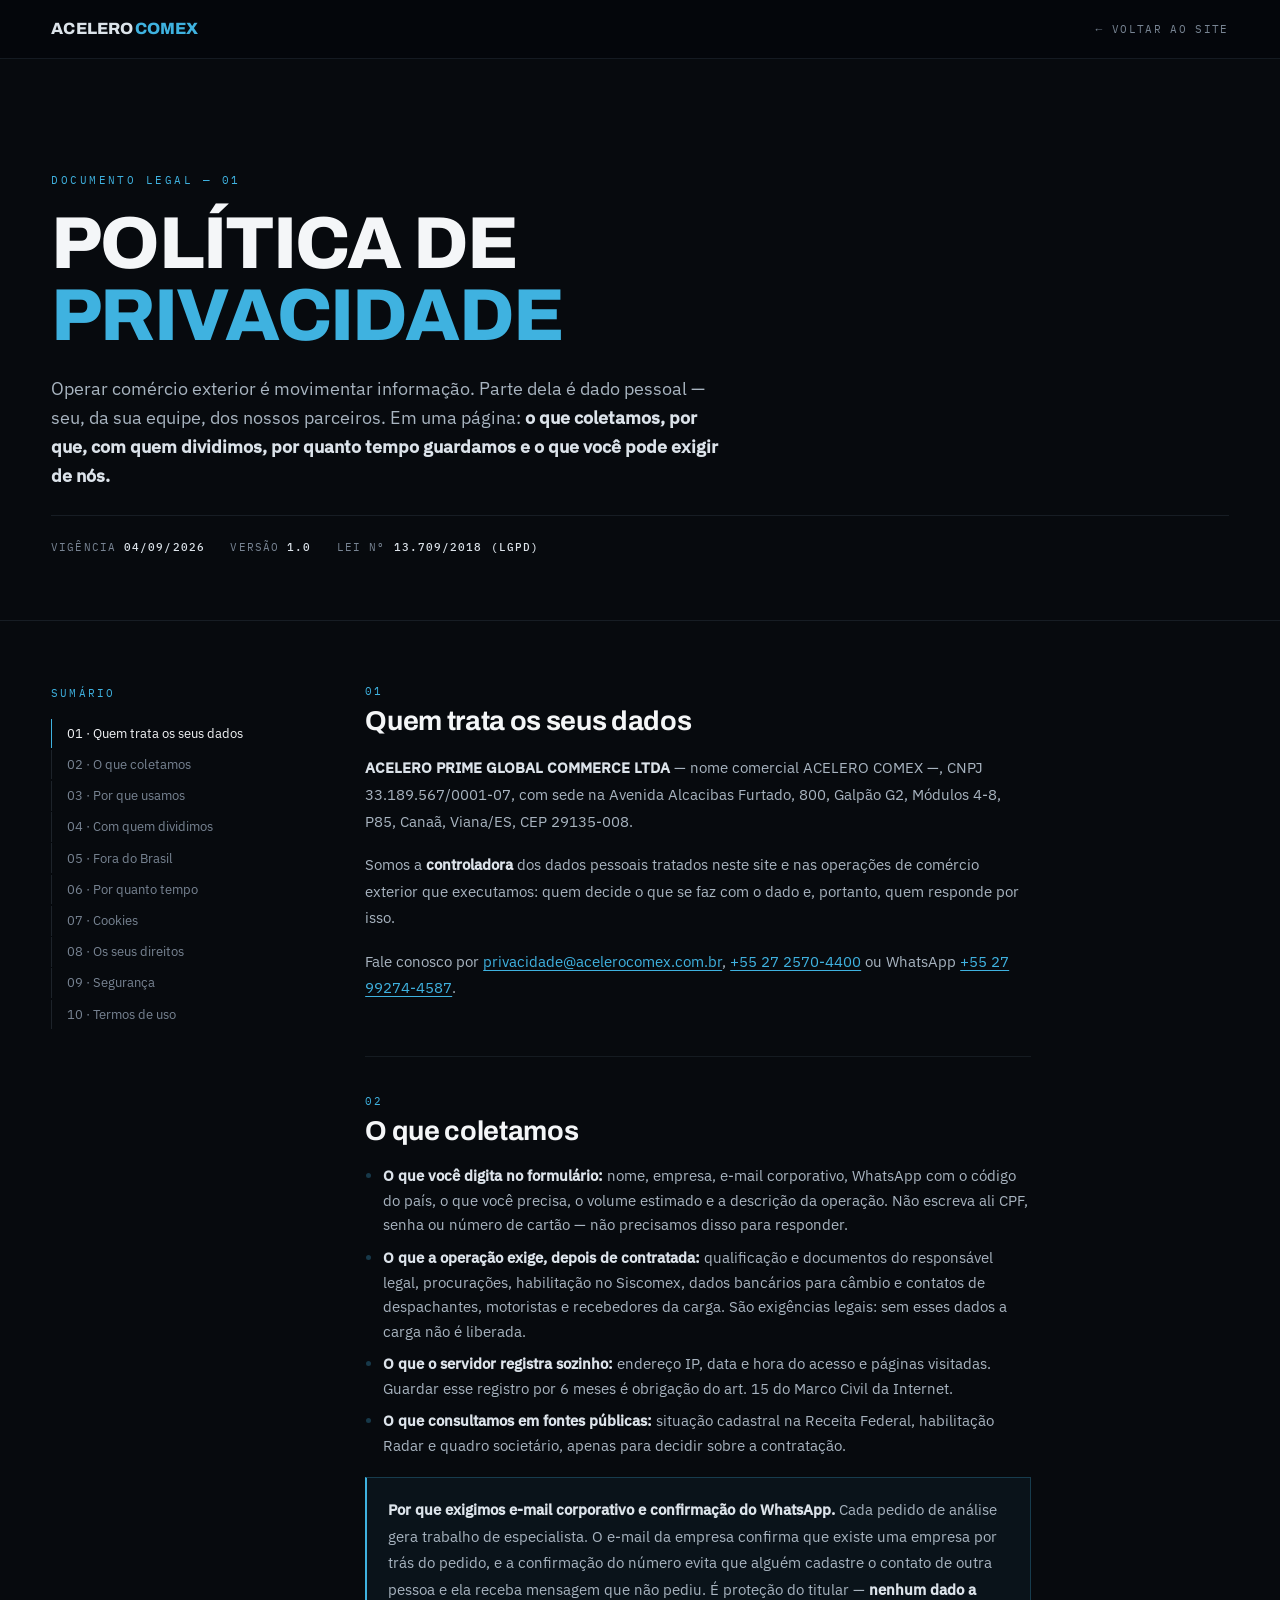
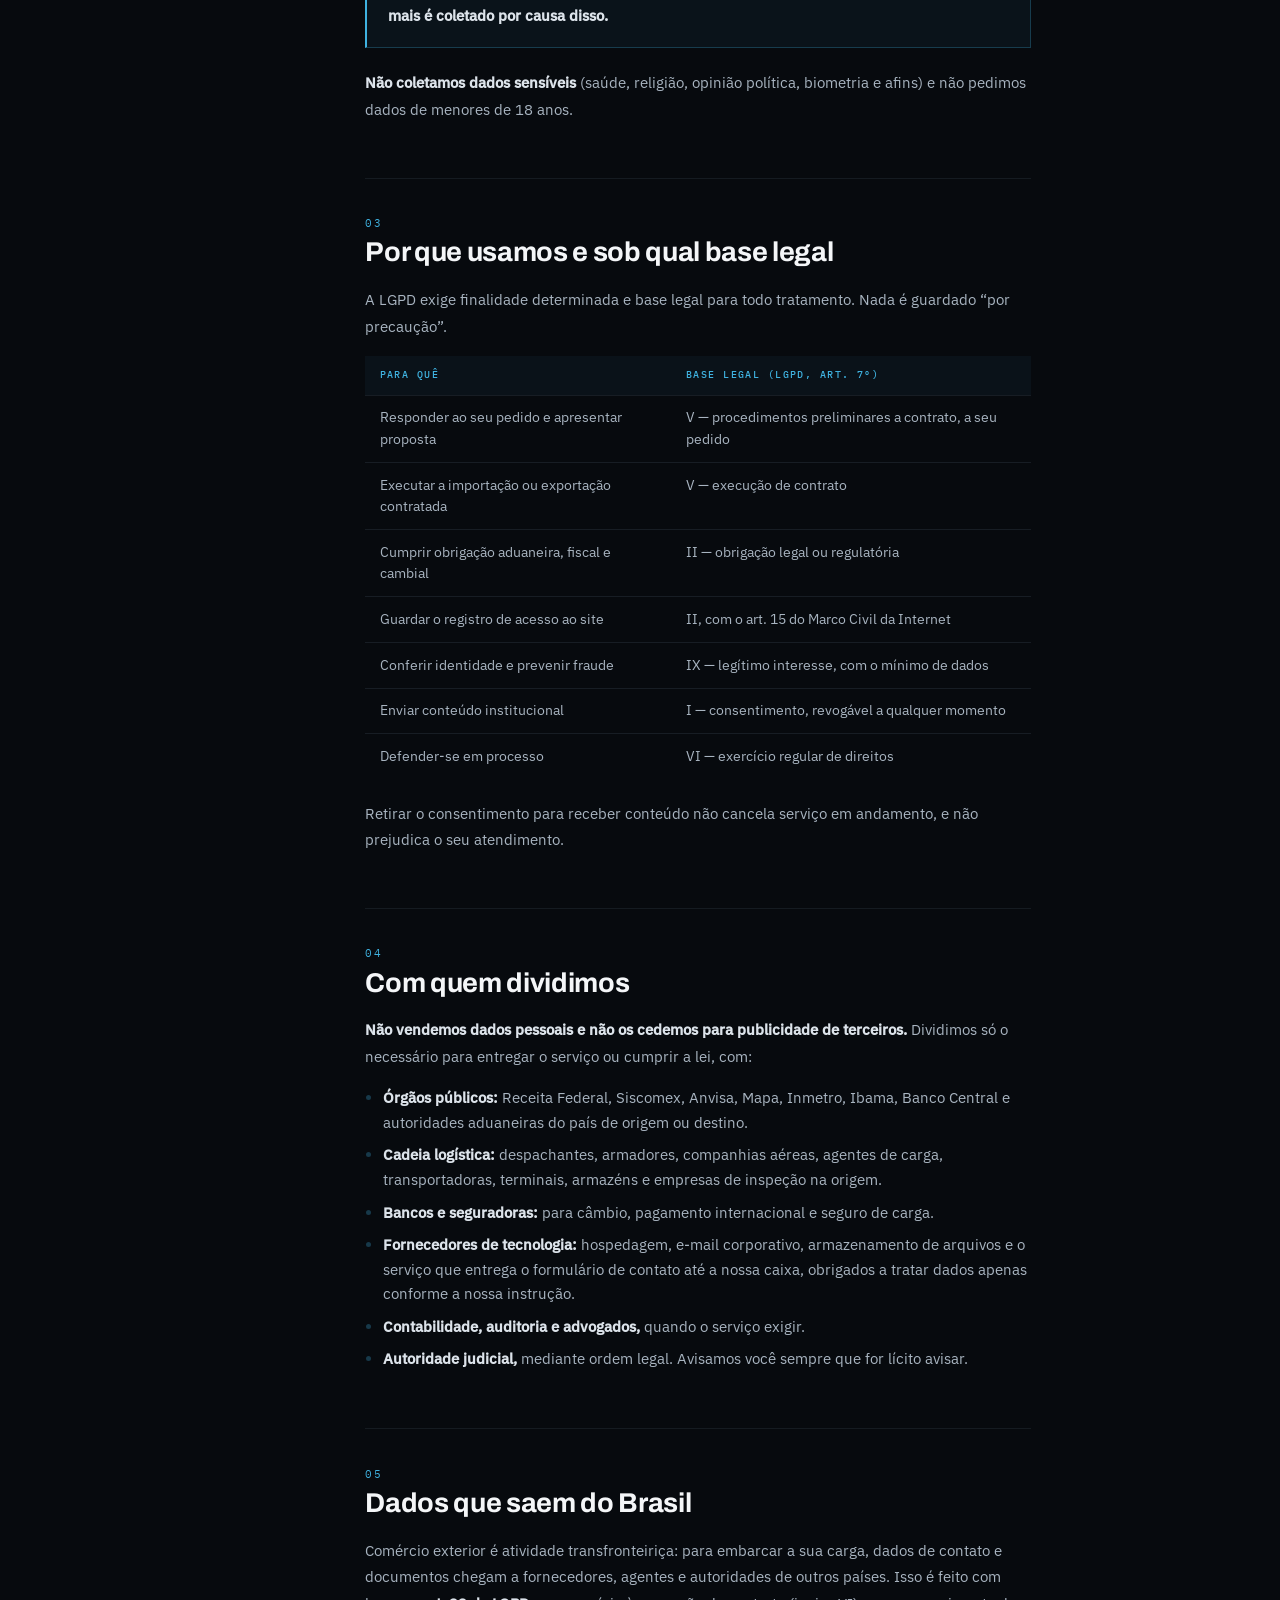
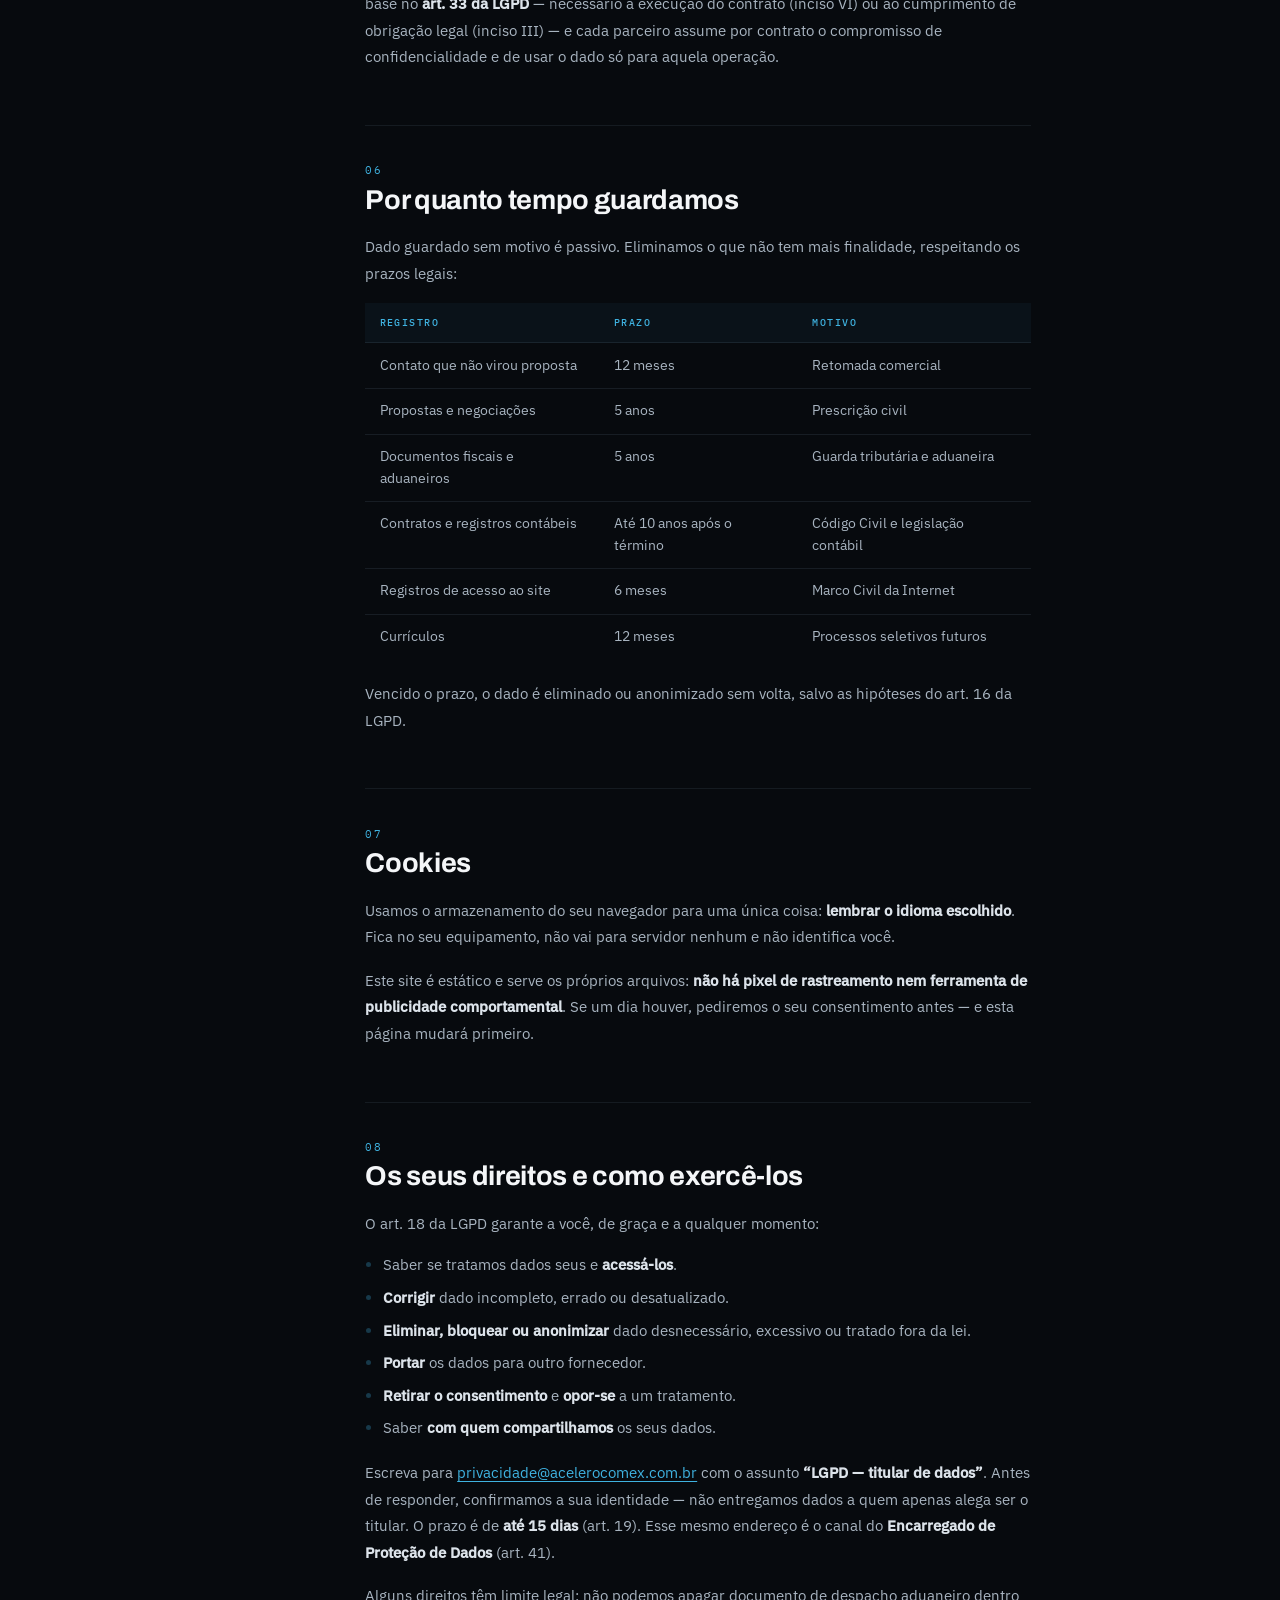
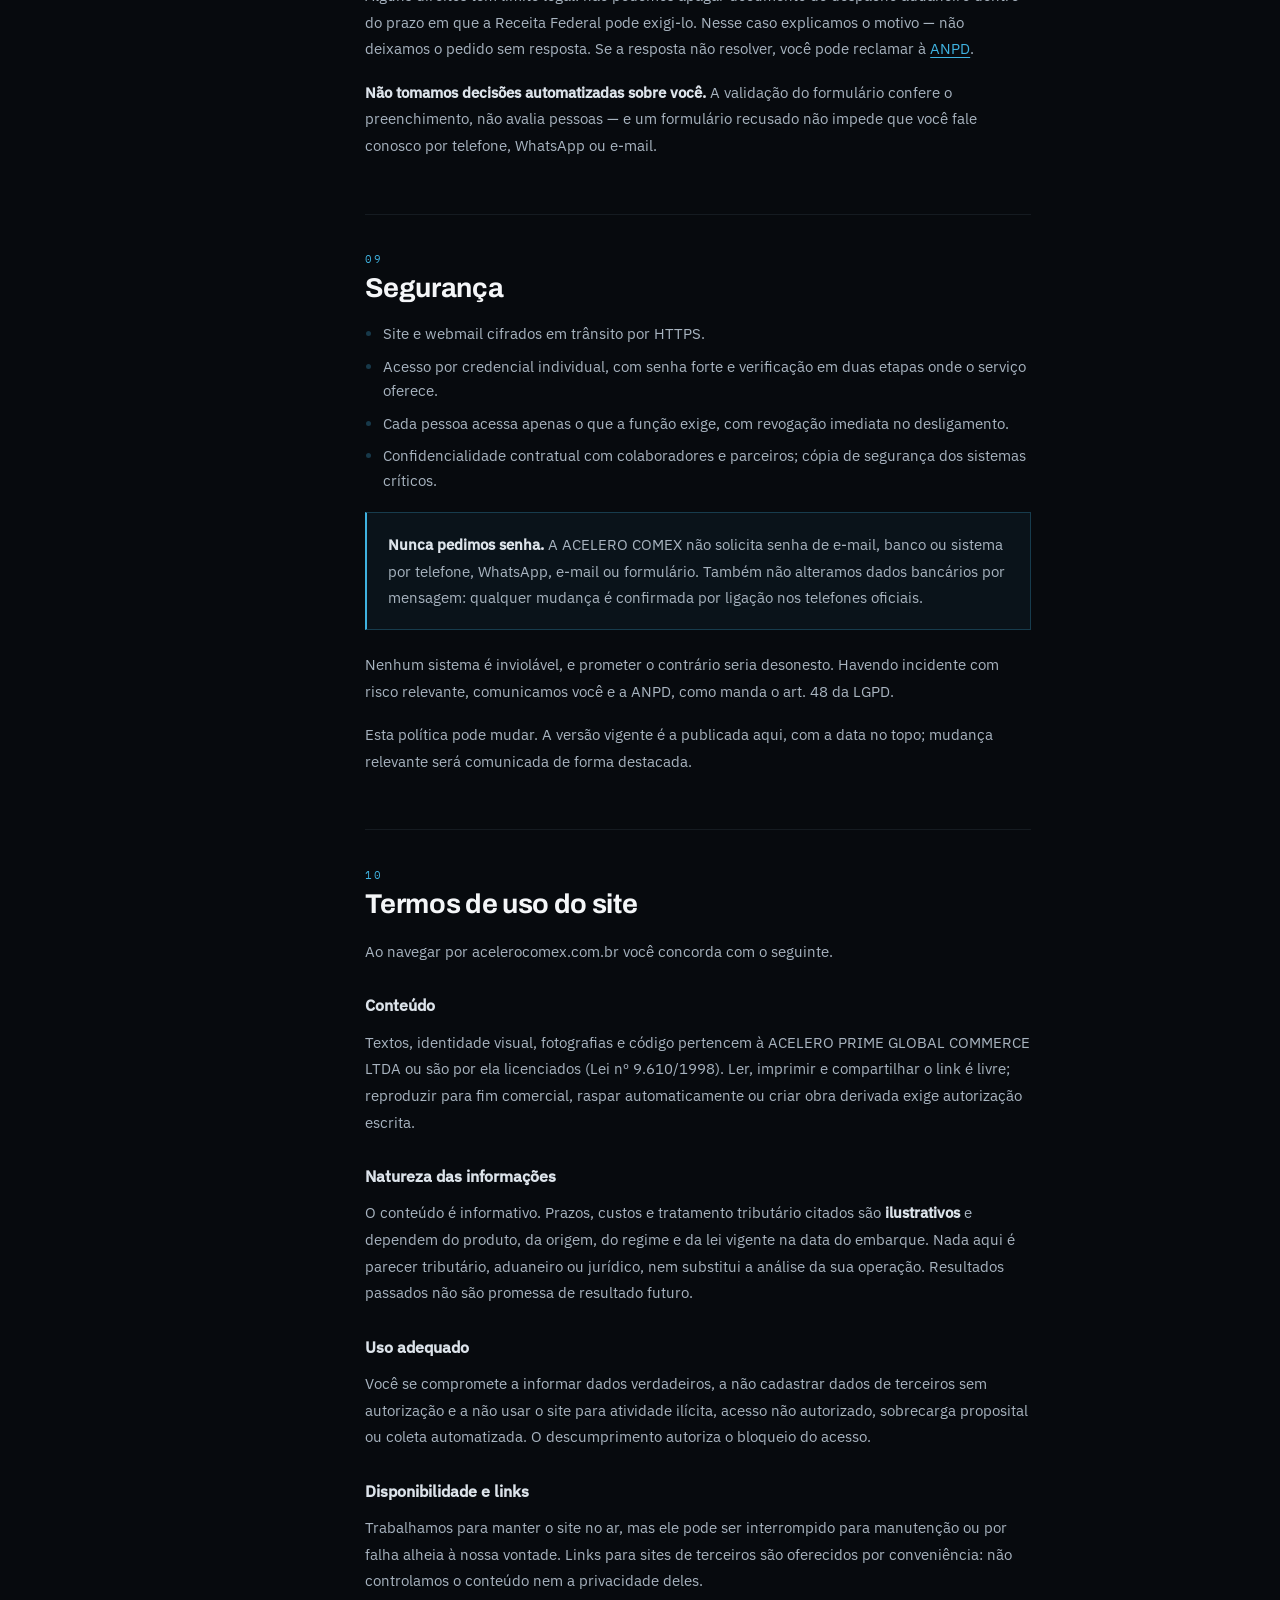
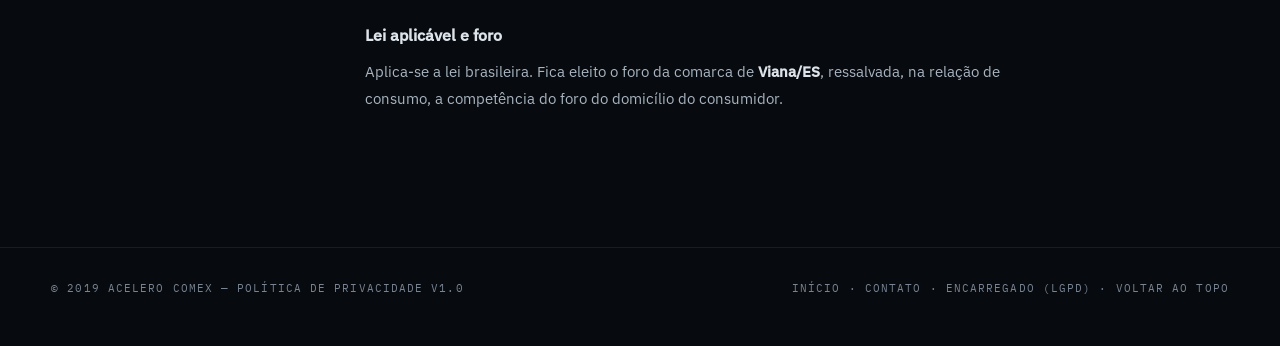
==== commit a426c1cb: "As páginas irmãs estavam quebradas no ar, e a culpa é da publicação O webmail não funcionava. A caus" ====
--- a/politica-privacidade.html
+++ b/politica-privacidade.html
@@ -16,9 +16,8 @@
 
   <link rel="icon" href="data:image/svg+xml,%3Csvg xmlns='http://www.w3.org/2000/svg' viewBox='0 0 32 32'%3E%3Crect width='32' height='32' rx='6' fill='%2304070C'/%3E%3Ccircle cx='16' cy='16' r='9' fill='none' stroke='%233FB2E0' stroke-width='1.6'/%3E%3Cpath d='M7 16h18M16 7c4 4.5 4 13.5 0 18M16 7c-4 4.5-4 13.5 0 18' fill='none' stroke='%233FB2E0' stroke-width='1.1'/%3E%3C/svg%3E" />
 
-  <link rel="stylesheet" href="css/fontes.css" />
-  <link rel="stylesheet" href="css/style.css" />
-  <link rel="stylesheet" href="css/legal.css" />
+  <link rel="stylesheet" href="styles.css" />
+  <link rel="stylesheet" href="pagina-legal.css" />
 </head>
 
 <!--
@@ -342,6 +341,6 @@
   </p>
 </footer>
 
-<script src="js/legal.js" defer></script>
+<script src="pagina-legal.js" defer></script>
 </body>
 </html>
--- a/styles.css
+++ b/styles.css
@@ -0,0 +1,1116 @@
+/* ATENÇÃO: arquivo montado. Não edite aqui — a fonte é
+   components/styles/, e a junção é feita por tools/montar.py. */
+
+/* Fontes servidas localmente — sem CDN, funciona offline.
+   Archivo e IBM Plex são licenciadas sob a SIL Open Font License 1.1,
+   que permite hospedagem própria. Ver assets/fonts/LICENCA.txt.
+   Gerado a partir da API do Google Fonts; subsets latin e latin-ext. */
+
+@font-face {
+  font-family: 'Archivo';
+  font-style: normal;
+  font-weight: 500 800;
+  font-stretch: 100% 125%;
+  font-display: swap;
+  src: url(assets/fonts/Archivo-latin-ext-c422bf.woff2) format('woff2');
+  unicode-range: U+0100-02BA, U+02BD-02C5, U+02C7-02CC, U+02CE-02D7, U+02DD-02FF, U+0304, U+0308, U+0329, U+1D00-1DBF, U+1E00-1E9F, U+1EF2-1EFF, U+2020, U+20A0-20AB, U+20AD-20C0, U+2113, U+2C60-2C7F, U+A720-A7FF;
+}
+
+@font-face {
+  font-family: 'Archivo';
+  font-style: normal;
+  font-weight: 500 800;
+  font-stretch: 100% 125%;
+  font-display: swap;
+  src: url(assets/fonts/Archivo-latin-b92029.woff2) format('woff2');
+  unicode-range: U+0000-00FF, U+0131, U+0152-0153, U+02BB-02BC, U+02C6, U+02DA, U+02DC, U+0304, U+0308, U+0329, U+2000-206F, U+20AC, U+2122, U+2191, U+2193, U+2212, U+2215, U+FEFF, U+FFFD;
+}
+
+@font-face {
+  font-family: 'IBM Plex Mono';
+  font-style: normal;
+  font-weight: 400;
+  font-display: swap;
+  src: url(assets/fonts/IBMPlexMono-latin-ext-7f25d9.woff2) format('woff2');
+  unicode-range: U+0100-02BA, U+02BD-02C5, U+02C7-02CC, U+02CE-02D7, U+02DD-02FF, U+0304, U+0308, U+0329, U+1D00-1DBF, U+1E00-1E9F, U+1EF2-1EFF, U+2020, U+20A0-20AB, U+20AD-20C0, U+2113, U+2C60-2C7F, U+A720-A7FF;
+}
+
+@font-face {
+  font-family: 'IBM Plex Mono';
+  font-style: normal;
+  font-weight: 400;
+  font-display: swap;
+  src: url(assets/fonts/IBMPlexMono-latin-d196e8.woff2) format('woff2');
+  unicode-range: U+0000-00FF, U+0131, U+0152-0153, U+02BB-02BC, U+02C6, U+02DA, U+02DC, U+0304, U+0308, U+0329, U+2000-206F, U+20AC, U+2122, U+2191, U+2193, U+2212, U+2215, U+FEFF, U+FFFD;
+}
+
+@font-face {
+  font-family: 'IBM Plex Mono';
+  font-style: normal;
+  font-weight: 500;
+  font-display: swap;
+  src: url(assets/fonts/IBMPlexMono-latin-ext-b42080.woff2) format('woff2');
+  unicode-range: U+0100-02BA, U+02BD-02C5, U+02C7-02CC, U+02CE-02D7, U+02DD-02FF, U+0304, U+0308, U+0329, U+1D00-1DBF, U+1E00-1E9F, U+1EF2-1EFF, U+2020, U+20A0-20AB, U+20AD-20C0, U+2113, U+2C60-2C7F, U+A720-A7FF;
+}
+
+@font-face {
+  font-family: 'IBM Plex Mono';
+  font-style: normal;
+  font-weight: 500;
+  font-display: swap;
+  src: url(assets/fonts/IBMPlexMono-latin-a7544c.woff2) format('woff2');
+  unicode-range: U+0000-00FF, U+0131, U+0152-0153, U+02BB-02BC, U+02C6, U+02DA, U+02DC, U+0304, U+0308, U+0329, U+2000-206F, U+20AC, U+2122, U+2191, U+2193, U+2212, U+2215, U+FEFF, U+FFFD;
+}
+
+@font-face {
+  font-family: 'IBM Plex Sans';
+  font-style: normal;
+  font-weight: 300;
+  font-stretch: 100%;
+  font-display: swap;
+  src: url(assets/fonts/IBMPlexSans-latin-ext-71c30c.woff2) format('woff2');
+  unicode-range: U+0100-02BA, U+02BD-02C5, U+02C7-02CC, U+02CE-02D7, U+02DD-02FF, U+0304, U+0308, U+0329, U+1D00-1DBF, U+1E00-1E9F, U+1EF2-1EFF, U+2020, U+20A0-20AB, U+20AD-20C0, U+2113, U+2C60-2C7F, U+A720-A7FF;
+}
+
+@font-face {
+  font-family: 'IBM Plex Sans';
+  font-style: normal;
+  font-weight: 300;
+  font-stretch: 100%;
+  font-display: swap;
+  src: url(assets/fonts/IBMPlexSans-latin-a68a20.woff2) format('woff2');
+  unicode-range: U+0000-00FF, U+0131, U+0152-0153, U+02BB-02BC, U+02C6, U+02DA, U+02DC, U+0304, U+0308, U+0329, U+2000-206F, U+20AC, U+2122, U+2191, U+2193, U+2212, U+2215, U+FEFF, U+FFFD;
+}
+
+@font-face {
+  font-family: 'IBM Plex Sans';
+  font-style: normal;
+  font-weight: 400;
+  font-stretch: 100%;
+  font-display: swap;
+  src: url(assets/fonts/IBMPlexSans-latin-ext-71c30c.woff2) format('woff2');
+  unicode-range: U+0100-02BA, U+02BD-02C5, U+02C7-02CC, U+02CE-02D7, U+02DD-02FF, U+0304, U+0308, U+0329, U+1D00-1DBF, U+1E00-1E9F, U+1EF2-1EFF, U+2020, U+20A0-20AB, U+20AD-20C0, U+2113, U+2C60-2C7F, U+A720-A7FF;
+}
+
+@font-face {
+  font-family: 'IBM Plex Sans';
+  font-style: normal;
+  font-weight: 400;
+  font-stretch: 100%;
+  font-display: swap;
+  src: url(assets/fonts/IBMPlexSans-latin-a68a20.woff2) format('woff2');
+  unicode-range: U+0000-00FF, U+0131, U+0152-0153, U+02BB-02BC, U+02C6, U+02DA, U+02DC, U+0304, U+0308, U+0329, U+2000-206F, U+20AC, U+2122, U+2191, U+2193, U+2212, U+2215, U+FEFF, U+FFFD;
+}
+
+@font-face {
+  font-family: 'IBM Plex Sans';
+  font-style: normal;
+  font-weight: 500;
+  font-stretch: 100%;
+  font-display: swap;
+  src: url(assets/fonts/IBMPlexSans-latin-ext-71c30c.woff2) format('woff2');
+  unicode-range: U+0100-02BA, U+02BD-02C5, U+02C7-02CC, U+02CE-02D7, U+02DD-02FF, U+0304, U+0308, U+0329, U+1D00-1DBF, U+1E00-1E9F, U+1EF2-1EFF, U+2020, U+20A0-20AB, U+20AD-20C0, U+2113, U+2C60-2C7F, U+A720-A7FF;
+}
+
+@font-face {
+  font-family: 'IBM Plex Sans';
+  font-style: normal;
+  font-weight: 500;
+  font-stretch: 100%;
+  font-display: swap;
+  src: url(assets/fonts/IBMPlexSans-latin-a68a20.woff2) format('woff2');
+  unicode-range: U+0000-00FF, U+0131, U+0152-0153, U+02BB-02BC, U+02C6, U+02DA, U+02DC, U+0304, U+0308, U+0329, U+2000-206F, U+20AC, U+2122, U+2191, U+2193, U+2212, U+2215, U+FEFF, U+FFFD;
+}
+
+/* ============================================================================
+   ACELERO COMEX — style.css  ·  v2
+
+   A v1 parecia template: globo girando, cursor de bolinha, cartões, carrossel,
+   coisas entrando de todo lado. Tudo isso existe em qualquer site de logística.
+
+   A v2 tem uma ideia só: **a página é o documento da operação.** Rótulo em
+   monoespaçada à esquerda, conteúdo à direita, filete separando cada linha,
+   número em tabular. É o que a ACELERO entrega ao cliente, virado em página.
+
+   Regras que valem para o arquivo inteiro:
+   · Movimento serve à leitura. Um fade de 420 ms na primeira vez que o bloco
+     aparece, e nada mais. Sem parallax, sem sequência, sem roda sequestrada.
+   · O azul é dado e ação. Nunca decoração.
+   · A seção de contato é clara. Formulário escuro é desconfortável de
+     preencher, e o corte de cor marca onde a conversa começa.
+   ========================================================================== */
+
+:root {
+  /* Tinta */
+  --tinta:      #070A0E;   /* fundo                         */
+  --tinta-2:    #0D1218;   /* faixa alternada               */
+  --filete:     #1D2630;   /* linha do documento            */
+  --filete-2:   #2C3846;   /* linha em destaque             */
+  --grafite:    #788493;   /* rótulo, metadado — 4,94 sobre o fundo dos
+                              cartões; o #6E7C8B anterior dava 4,40 e não
+                              cumpria o mínimo da WCAG AA               */
+  --leitura:    #A8B4C0;   /* corpo de texto                */
+  --claro:      #DCE3EA;   /* texto forte                   */
+  --papel:      #F4F6F8;   /* branco da seção clara         */
+
+  /* Azul: dado e ação */
+  --azul:       #3FB2E0;
+  --azul-fundo: #276E8B;   /* fundo de botão, contraste 5:1 com branco */
+  --azul-fraco: #17394A;
+
+  --f-disp: 'Archivo', 'Helvetica Neue', Arial, sans-serif;
+  --f-corpo: 'IBM Plex Sans', system-ui, -apple-system, 'Segoe UI', sans-serif;
+  --f-mono: 'IBM Plex Mono', ui-monospace, 'SF Mono', Menlo, monospace;
+
+  --topo-h: 68px;
+  --pad: clamp(1.15rem, 5vw, 5.5rem);
+  --secy: clamp(4.5rem, 9vw, 9rem);
+  --larg: 1380px;
+  --curva: cubic-bezier(.22, 1, .36, 1);
+}
+
+*, *::before, *::after { box-sizing: border-box; }
+
+html {
+  -webkit-text-size-adjust: 100%;
+  scroll-padding-top: calc(var(--topo-h) + 12px);
+  /* As entradas laterais ([data-ap="esq"]) começam 22px fora da margem. O
+     overflow-x do body não segurava isso: o celular ganhava 3px de arrasto
+     lateral durante a animação. `clip` corta sem virar caixa de rolagem —
+     `hidden` viraria, e levaria junto o scroll-behavior suave. */
+  overflow-x: clip;
+}
+
+body {
+  margin: 0;
+  background: var(--tinta);
+  color: var(--leitura);
+  font-family: var(--f-corpo);
+  font-size: clamp(.95rem, 1.05vw, 1.03rem);
+  line-height: 1.62;
+  -webkit-font-smoothing: antialiased;
+  overflow-x: hidden;
+}
+
+img, svg, video { display: block; max-width: 100%; }
+/* O navegador dá 1em/40px de margem a figure, blockquote e listas de
+   definição. Os 40px laterais deslocavam o primeiro slide do carrossel e o
+   encaixe alinhava por eles — o trilho abria já rolado. */
+figure, blockquote, dl, dd { margin: 0; }
+a { color: inherit; }
+button { font: inherit; color: inherit; background: none; border: 0; cursor: pointer; }
+::selection { background: var(--azul); color: var(--tinta); }
+
+:focus-visible { outline: 2px solid var(--azul); outline-offset: 3px; }
+
+.wrap { width: 100%; max-width: var(--larg); margin-inline: auto; padding-inline: var(--pad); }
+
+.pular {
+  position: absolute; left: -9999px; top: 0; z-index: 999;
+  background: var(--papel); color: var(--tinta); padding: .7rem 1.1rem;
+}
+.pular:focus { left: 0; }
+
+/* ---------------------------------------------------------------- tipografia */
+h1, h2, h3, h4 { margin: 0; font-family: var(--f-disp); font-weight: 700; color: var(--claro); }
+h1, h2 { letter-spacing: -.03em; line-height: .98; font-weight: 800; }
+h1 em, h2 em, h3 em { font-style: normal; color: var(--azul); }
+p { margin: 0 0 1.05rem; }
+p:last-child { margin-bottom: 0; }
+strong, b { color: var(--claro); font-weight: 600; }
+
+.mono {
+  font-family: var(--f-mono); font-size: .68rem; font-weight: 400;
+  letter-spacing: .18em; text-transform: uppercase; color: var(--grafite);
+  font-variant-numeric: tabular-nums;
+}
+
+/* ---------------------------------------------------------------- cabeçalho */
+.topo {
+  position: fixed; inset: 0 0 auto 0; z-index: 90;
+  height: var(--topo-h);
+  background: rgba(7, 10, 14, .82);
+  backdrop-filter: blur(14px);
+  border-bottom: 1px solid var(--filete);
+}
+.topo__in {
+  height: 100%; display: flex; align-items: center; gap: clamp(1rem, 3vw, 2.5rem);
+  max-width: var(--larg); margin-inline: auto; padding-inline: var(--pad);
+}
+.marca { display: flex; align-items: baseline; gap: .1rem; text-decoration: none; margin-right: auto; }
+.marca b {
+  font-family: var(--f-disp); font-weight: 800; font-size: 1.02rem;
+  letter-spacing: .01em; color: var(--claro);
+}
+.marca span { font-family: var(--f-disp); font-weight: 800; font-size: 1.02rem; color: var(--azul); }
+.marca:hover b { color: #FFFFFF; }
+
+.nav { display: flex; gap: clamp(.9rem, 2vw, 1.9rem); }
+.nav a {
+  font-size: .84rem; color: var(--leitura); text-decoration: none;
+  padding-block: .35rem; border-bottom: 1px solid transparent;
+  transition: color .2s, border-color .2s;
+}
+.nav a:hover, .nav a[aria-current="true"] { color: var(--claro); border-color: var(--azul); }
+.nav a .mono { margin-right: .42rem; }
+
+.topo__dir { display: flex; align-items: center; gap: .7rem; }
+
+/* seletor de idioma */
+.idioma { position: relative; }
+.idioma__b {
+  display: flex; align-items: center; gap: .4rem; padding: .45rem .6rem;
+  font-family: var(--f-mono); font-size: .7rem; letter-spacing: .12em;
+  color: var(--leitura); border: 1px solid var(--filete-2);
+  transition: border-color .2s, color .2s;
+}
+.idioma__b:hover { color: var(--claro); border-color: var(--grafite); }
+.idioma__l {
+  position: absolute; top: calc(100% + .45rem); right: 0; min-width: 148px;
+  background: var(--tinta-2); border: 1px solid var(--filete-2); padding: .25rem;
+  display: grid; z-index: 5;
+}
+.idioma__l[hidden] { display: none; }
+.idioma__l button {
+  display: flex; align-items: center; gap: .6rem; width: 100%;
+  padding: .5rem .6rem; font-size: .85rem; text-align: left; color: var(--leitura);
+  transition: background .18s, color .18s;
+}
+.idioma__l button:hover { background: rgba(63,178,224,.1); color: var(--claro); }
+.idioma__l button[aria-selected="true"] { color: var(--azul); }
+.idioma__l i { font-family: var(--f-mono); font-size: .62rem; letter-spacing: .1em; color: var(--grafite); font-style: normal; }
+
+/* menu do celular */
+.hamb { display: none; width: 40px; height: 40px; position: relative; }
+.hamb span { position: absolute; left: 9px; right: 9px; height: 1.5px; background: var(--claro); transition: transform .3s var(--curva), opacity .2s; }
+.hamb span:nth-child(1) { top: 15px; }
+.hamb span:nth-child(2) { bottom: 15px; }
+body.menu-on .hamb span:nth-child(1) { transform: translateY(4.5px) rotate(45deg); }
+body.menu-on .hamb span:nth-child(2) { transform: translateY(-4.5px) rotate(-45deg); }
+
+/* ---------------------------------------------------------------- botões */
+.bt {
+  display: inline-flex; align-items: center; justify-content: center; gap: .6rem;
+  padding: .82rem 1.5rem; font-family: var(--f-corpo); font-size: .9rem; font-weight: 600;
+  text-decoration: none; border: 1px solid transparent;
+  transition: background .22s, color .22s, border-color .22s;
+}
+.bt--cheio { background: var(--azul-fundo); color: #FFFFFF; }
+.bt--cheio:hover { background: var(--azul); color: var(--tinta); }
+.bt--linha { border-color: var(--filete-2); color: var(--claro); }
+.bt--linha:hover { border-color: var(--claro); background: rgba(220,227,234,.06); }
+.bt--peq { padding: .55rem 1rem; font-size: .82rem; }
+.bt--largo { width: 100%; }
+.bt svg { flex: 0 0 auto; transition: transform .22s; }
+.bt:hover svg { transform: translateX(4px); }
+
+/* ---------------------------------------------------------------- capa */
+.capa { position: relative; min-height: 100svh; display: flex; align-items: flex-end; padding-top: var(--topo-h); }
+.capa__foto { position: absolute; inset: 0; overflow: hidden; }
+.capa__foto img { width: 100%; height: 100%; object-fit: cover; filter: grayscale(1) contrast(1.05); }
+.capa__foto::after {
+  content: ''; position: absolute; inset: 0;
+  background:
+    linear-gradient(180deg, rgba(7,10,14,.88) 0%, rgba(7,10,14,.55) 40%, rgba(7,10,14,.97) 100%),
+    linear-gradient(90deg, rgba(7,10,14,.9) 0%, rgba(7,10,14,.25) 70%),
+    rgba(23,57,74,.28);
+  background-blend-mode: normal, normal, color;
+}
+.capa__in { position: relative; z-index: 1; width: 100%; padding-block: clamp(2.5rem, 6vw, 5rem) 0; }
+
+.capa__tag {
+  display: inline-block; padding: .4rem .8rem; margin-bottom: clamp(1.4rem, 3vw, 2.4rem);
+  border: 1px solid var(--filete-2); color: var(--leitura);
+}
+.capa h1 {
+  /* 20% menor que o corpo original (2.5/7.4vw/6.6) a pedido do cliente. */
+  font-size: clamp(2rem, 5.92vw, 5.28rem);
+  /* 20ch, e não 17ch: o título de agora tem 52 caracteres e a régua antiga o
+     quebrava em quatro linhas, jogando a última palavra sozinha. */
+  max-width: 20ch; margin-bottom: clamp(1.3rem, 2.6vw, 2rem);
+}
+.capa__sub { max-width: 54ch; font-size: clamp(1rem, 1.35vw, 1.15rem); color: var(--leitura); }
+.capa__bts { display: flex; flex-wrap: wrap; gap: .8rem; margin-top: clamp(1.6rem, 3vw, 2.4rem); }
+
+/* manifesto de carga: os números do herói, em régua */
+.manif {
+  display: grid; grid-template-columns: repeat(4, 1fr);
+  margin-top: clamp(2.5rem, 5vw, 4.5rem);
+  border-top: 1px solid var(--filete-2);
+  list-style: none; padding: 0;
+}
+.manif li { padding: 1.1rem 1.2rem 1.3rem 0; border-right: 1px solid var(--filete); }
+.manif li:last-child { border-right: 0; }
+.manif b {
+  /* --corpo guarda o tamanho do número mesmo quando a célula é texto: é ele que
+     define a altura mínima, e é assim que todos os rótulos da régua ficam na
+     mesma linha, com número grande ou com trajeto pequeno ao lado. */
+  --corpo: clamp(1.25rem, 2.3vw, 1.9rem);
+  display: flex; align-items: flex-end; min-height: calc(var(--corpo) * 1.2);
+  font-family: var(--f-mono); font-size: var(--corpo);
+  font-weight: 500; color: var(--claro); letter-spacing: -.02em; font-variant-numeric: tabular-nums;
+  margin-bottom: .3rem;
+}
+/* Uma célula da régua traz um trajeto, não um número. No corpo de número ela
+   estouraria a coluna, então cai para tamanho de leitura e ganha permissão de
+   quebrar — o resto da régua continua alinhado pela linha de base do rótulo. */
+.manif b.rota {
+  font-size: clamp(.95rem, 1.35vw, 1.12rem); letter-spacing: 0;
+  line-height: 1.35; text-wrap: balance;
+}
+.manif span { font-size: .78rem; color: var(--grafite); line-height: 1.4; display: block; }
+
+/* ---------------------------------------------------------------- seção */
+.bloco { padding-block: var(--secy); border-top: 1px solid var(--filete); }
+.bloco--alt { background: var(--tinta-2); }
+
+/* cabeçalho de documento: rótulo, filete, título */
+.cab { margin-bottom: clamp(2.2rem, 4.5vw, 4rem); }
+.cab__n {
+  display: flex; align-items: center; gap: 1rem;
+  padding-bottom: .9rem; margin-bottom: clamp(1.4rem, 2.6vw, 2.2rem);
+  border-bottom: 1px solid var(--filete-2);
+}
+.cab__n::after { content: ''; flex: 1; height: 1px; background: var(--filete); }
+.cab__g { display: grid; grid-template-columns: minmax(0, 1.25fr) minmax(0, 1fr); gap: clamp(1.6rem, 4vw, 4.5rem); align-items: end; }
+.cab h2 { font-size: clamp(1.9rem, 4.3vw, 3.5rem); max-width: 15ch; }
+.cab__lead { color: var(--leitura); max-width: 52ch; }
+
+/* ---------------------------------------------------------------- linhas de documento */
+.linhas { border-top: 1px solid var(--filete-2); }
+.linha {
+  display: grid; grid-template-columns: 5.5rem minmax(0, 1fr) minmax(0, 1.1fr);
+  gap: clamp(1rem, 3vw, 3rem);
+  padding-block: clamp(1.6rem, 3vw, 2.6rem);
+  border-bottom: 1px solid var(--filete);
+}
+.linha__n { color: var(--azul); padding-top: .35rem; }
+.linha__t { font-size: clamp(1.15rem, 1.9vw, 1.55rem); letter-spacing: -.015em; margin-bottom: .7rem; }
+.linha__x { color: var(--leitura); }
+.linha__g {
+  margin-top: 1rem; padding-left: .95rem; border-left: 1px solid var(--azul-fraco);
+  font-size: .9rem; color: var(--grafite);
+}
+.linha__g .mono { display: block; color: var(--azul); margin-bottom: .2rem; }
+.linha__a {
+  display: inline-flex; align-items: center; gap: .45rem; margin-top: 1.1rem;
+  font-size: .84rem; color: var(--claro); text-decoration: none;
+  border-bottom: 1px solid var(--filete-2); padding-bottom: 2px;
+  transition: border-color .2s, color .2s;
+}
+.linha__a:hover { color: var(--azul); border-color: var(--azul); }
+.linha__m { align-self: start; }
+.linha__m img { width: 100%; aspect-ratio: 16 / 10; object-fit: cover; filter: grayscale(1) contrast(1.04) brightness(.85); }
+
+/* ---------------------------------------------------------------- três colunas */
+.tres { display: grid; grid-template-columns: repeat(3, 1fr); gap: clamp(1.4rem, 3vw, 3rem); margin-top: clamp(2rem, 4vw, 3.5rem); }
+.tres > div { border-top: 1px solid var(--filete-2); padding-top: 1.2rem; }
+.tres h3 { font-size: 1.08rem; line-height: 1.3; margin: .8rem 0 .6rem; letter-spacing: -.01em; }
+.tres p { font-size: .92rem; }
+
+/* ---------- quem atende --------------------------------------------------
+   Retratos em fila, no mesmo filete das três colunas acima: a seção 01 passa a
+   responder "quem" logo depois de responder "o quê". A foto entra em preto e
+   branco como o resto do site e ganha cor no hover — é o único lugar da página
+   onde a cor volta, e é de propósito: pessoa não é textura de fundo. */
+.quem {
+  display: grid; grid-template-columns: repeat(auto-fit, minmax(190px, 1fr));
+  gap: clamp(1.4rem, 3vw, 2.6rem); margin-top: clamp(2.4rem, 5vw, 4rem);
+  border-top: 1px solid var(--filete-2); padding-top: clamp(1.6rem, 3vw, 2.4rem);
+}
+.quem__c { margin: 0; }
+.quem__c picture { display: block; }
+.quem__c img {
+  /* height:auto é obrigatório: sem ele, os atributos width/height do HTML — que
+     existem para evitar salto de layout — vencem o aspect-ratio, e cada retrato
+     fica com uma altura diferente conforme a foto de origem. */
+  width: 100%; height: auto; aspect-ratio: 4 / 5;
+  object-fit: cover; object-position: center top;
+  filter: grayscale(1) contrast(1.04); transition: filter .5s var(--curva);
+  background: var(--tinta-2);
+}
+.quem__c:hover img { filter: grayscale(0) contrast(1); }
+.quem__n {
+  display: block; font-family: var(--f-disp); font-weight: 700;
+  font-size: 1.02rem; letter-spacing: -.01em; color: var(--claro);
+  margin-top: .9rem;
+}
+.quem__f { margin: .25rem 0 .5rem; }
+.quem__b { font-size: .88rem; margin: 0; }
+@media (hover: none) { .quem__c img { filter: grayscale(.35); } }
+
+.corpo { max-width: 62ch; }
+.corpo p { margin-bottom: 1.1rem; }
+
+/* ---------------------------------------------------------------- números */
+.grade-num {
+  display: grid; grid-template-columns: repeat(3, 1fr);
+  border-top: 1px solid var(--filete-2); list-style: none; padding: 0; margin: 0;
+}
+.grade-num li { padding: clamp(1.4rem, 2.6vw, 2.2rem) 1.5rem clamp(1.4rem, 2.6vw, 2.2rem) 0; border-bottom: 1px solid var(--filete); border-right: 1px solid var(--filete); }
+.grade-num li:nth-child(3n) { border-right: 0; }
+.grade-num b {
+  /* mesma régua de altura da capa: --corpo é o tamanho do número, e a célula de
+     texto se apoia no rodapé dessa caixa para não desalinhar os rótulos. */
+  --corpo: clamp(1.9rem, 4vw, 3.1rem);
+  display: flex; align-items: flex-end; min-height: calc(var(--corpo) * 1.15);
+  font-family: var(--f-mono); font-weight: 500;
+  font-size: var(--corpo); letter-spacing: -.035em;
+  color: var(--claro); font-variant-numeric: tabular-nums; margin-bottom: .5rem;
+}
+/* mesma exceção da régua da capa: a célula do corredor é texto, não número */
+.grade-num b.rota {
+  font-size: clamp(1.05rem, 1.85vw, 1.4rem); letter-spacing: -.01em;
+  line-height: 1.3; text-wrap: balance;
+}
+.grade-num span { font-size: .88rem; color: var(--grafite); }
+/* ---------- um caso real -------------------------------------------------
+   Some da página enquanto não houver operação encerrada, número conferido e
+   autorização do cliente. Quando houver, entra com peso: é a única coisa da
+   seção que fala de um caso, e não de uma promessa. */
+.caso-real {
+  display: grid; grid-template-columns: minmax(0, 34%) minmax(0, 1fr);
+  gap: clamp(1.4rem, 3vw, 3rem); margin: clamp(2rem, 4vw, 3.2rem) 0 0;
+  padding-top: clamp(1.6rem, 3vw, 2.4rem); border-top: 1px solid var(--filete-2);
+}
+.caso-real__n b {
+  display: block; font-family: var(--f-mono); font-weight: 500;
+  font-size: clamp(2.4rem, 5.4vw, 4rem); letter-spacing: -.045em;
+  color: var(--azul); font-variant-numeric: tabular-nums; line-height: 1;
+}
+.caso-real__r { display: block; font-size: .92rem; color: var(--leitura); margin-top: .6rem; }
+.caso-real__s { margin-bottom: .8rem; }
+.caso-real__p { font-size: .95rem; margin-bottom: .7rem; }
+.caso-real__p:last-child { margin-bottom: 0; }
+.caso-real__c {
+  grid-column: 1 / -1; margin: .4rem 0 0; padding-top: 1rem;
+  border-top: 1px solid var(--filete); color: var(--grafite);
+}
+@media (max-width: 880px) { .caso-real { grid-template-columns: 1fr; } }
+
+.nota { margin-top: 1.6rem; font-size: .85rem; color: var(--grafite); max-width: 68ch; }
+
+/* faixa de foto atrás dos números */
+.bloco--foto { position: relative; overflow: hidden; }
+.bloco--foto .placa { position: absolute; inset: 0; z-index: 0; }
+.bloco--foto .placa img { width: 100%; height: 100%; object-fit: cover; filter: grayscale(1); opacity: .17; }
+.bloco--foto .placa::after {
+  content: ''; position: absolute; inset: 0;
+  background: linear-gradient(180deg, var(--tinta) 0%, rgba(7,10,14,.55) 45%, var(--tinta) 100%);
+}
+.bloco--foto .wrap { position: relative; z-index: 1; }
+
+/* ---------------------------------------------------------------- cases */
+.caso {
+  display: grid; grid-template-columns: minmax(0, 1.3fr) minmax(0, 1fr);
+  gap: clamp(1.2rem, 3vw, 3rem);
+  padding-block: clamp(1.6rem, 3vw, 2.4rem); border-bottom: 1px solid var(--filete);
+}
+.caso:first-child { border-top: 1px solid var(--filete-2); }
+.caso h3 { font-size: clamp(1.1rem, 1.75vw, 1.4rem); margin: .55rem 0 .7rem; letter-spacing: -.015em; }
+.caso p { font-size: .93rem; }
+.caso__k { display: grid; grid-template-columns: repeat(3, 1fr); gap: 1rem; list-style: none; margin: 0; padding: 0; align-self: center; }
+.caso__k b { display: block; font-family: var(--f-mono); font-size: clamp(1rem, 1.6vw, 1.32rem); color: var(--azul); font-variant-numeric: tabular-nums; margin-bottom: .25rem; }
+.caso__k span { font-size: .76rem; color: var(--grafite); line-height: 1.35; }
+
+/* depoimentos: empilhados, sem carrossel */
+.vozes { display: grid; grid-template-columns: 1fr 1fr; gap: clamp(1.2rem, 3vw, 2.5rem); margin-top: clamp(2.4rem, 5vw, 4rem); }
+.voz { border-top: 1px solid var(--filete-2); padding-top: 1.3rem; }
+.voz p { font-size: clamp(1rem, 1.35vw, 1.12rem); color: var(--claro); line-height: 1.55; letter-spacing: -.01em; }
+.voz cite { display: block; margin-top: .9rem; font-style: normal; font-size: .8rem; color: var(--grafite); }
+.vozes__t { font-size: clamp(1.2rem, 2vw, 1.6rem); margin-bottom: 1.6rem; }
+
+/* ============================================================================
+   FRENTES DA OPERAÇÃO — seção 05
+   ============================================================================
+   Substitui os antigos cartões de case. A diferença não é só visual: aqui não
+   há número de cliente, há cobertura — o que a operação atende. Capacidade é
+   conferível numa conversa; resultado de terceiro sem autorização, não.
+   ========================================================================== */
+
+.frente {
+  border: 1px solid var(--filete);
+  border-top: 1px solid var(--filete-2);
+  padding: clamp(1.3rem, 2.6vw, 2rem);
+  height: 100%;
+  display: flex; flex-direction: column;
+  transition: border-color .3s ease, background .3s ease;
+}
+.frente:hover { border-color: var(--filete-2); background: rgba(63, 178, 224, .022); }
+
+.frente__n { color: var(--azul); margin: 0 0 1rem; }
+
+.frente h3 {
+  font-size: clamp(1.05rem, 1.7vw, 1.32rem);
+  letter-spacing: -.015em; line-height: 1.25;
+  margin: 0 0 1.1rem; padding-bottom: 1.1rem;
+  border-bottom: 1px solid var(--filete);
+}
+
+.frente__l { list-style: none; margin: 0; padding: 0; display: grid; gap: .62rem; }
+.frente__l li {
+  position: relative; padding-left: 1.1rem;
+  font-size: .92rem; line-height: 1.45; color: var(--leitura);
+}
+/* Filete curto no lugar do marcador: o mesmo vocabulário do resto da página. */
+.frente__l li::before {
+  content: ''; position: absolute; left: 0; top: .68em;
+  width: .55rem; height: 1px; background: var(--azul-fraco);
+}
+.frente__l .mono { color: var(--grafite); margin-left: .35rem; }
+
+/* ============================================================================
+   CARROSSEL — cases e depoimentos
+   ============================================================================
+   Construído sobre rolagem nativa com `scroll-snap`, não sobre `transform`.
+
+   Por quê: o navegador já sabe rolar. Com scroll-snap ganhamos de graça o
+   arrasto com o dedo, o embalo do iOS, a roda horizontal do trackpad, o Tab
+   levando o foco para o slide certo e o leitor de tela lendo a ordem real.
+   Um carrossel feito com transform teria que reimplementar tudo isso — e é
+   nessa reimplementação que eles costumam ficar travados no celular.
+
+   As setas apenas mandam o container rolar. Nada anda sozinho: carrossel que
+   gira em automático rouba a leitura de quem parou para ler.
+   ========================================================================== */
+
+.carrossel { position: relative; }
+
+.carrossel__topo {
+  display: flex; align-items: flex-end; justify-content: space-between;
+  gap: 1.5rem; margin-bottom: 1.6rem;
+}
+.carrossel__t { font-size: clamp(1.2rem, 2vw, 1.6rem); }
+
+/* ---- setas --------------------------------------------------------------- */
+/* margin-left:auto empurra as setas para a direita mesmo quando o carrossel
+   não tem título ao lado — sozinhas à esquerda elas ficam desamparadas. */
+.carrossel__nav { display: flex; gap: .5rem; flex: 0 0 auto; margin-left: auto; }
+.carrossel__nav button {
+  width: 46px; height: 46px; display: grid; place-items: center;
+  color: #FFFFFF; background: var(--azul-fundo);
+  transition: background .24s var(--curva), opacity .24s, color .24s;
+}
+.carrossel__nav button:hover:not(:disabled) { background: var(--azul); color: var(--tinta); }
+.carrossel__nav button:disabled {
+  opacity: .3; cursor: default;
+  background: transparent; color: var(--grafite);
+  box-shadow: inset 0 0 0 1px var(--filete-2);
+}
+.claro .carrossel__nav button:disabled { box-shadow: inset 0 0 0 1px #D3DAE1; color: #9AA5B1; }
+
+/* ---- trilho ---------------------------------------------------------------
+   `scroll-padding-inline` alinha o slide encaixado com a margem do texto.
+   A barra some por estética, mas a rolagem continua existindo — teclado e
+   dedo seguem funcionando. */
+.carrossel__vp {
+  display: flex;
+  gap: clamp(1rem, 2vw, 1.6rem);
+  overflow-x: auto;
+  scroll-snap-type: x proximity;
+  scroll-behavior: smooth;
+  scrollbar-width: none;
+  -webkit-overflow-scrolling: touch;
+  padding-bottom: .5rem;
+}
+.carrossel__vp::-webkit-scrollbar { display: none; }
+.carrossel__vp > * {
+  flex: 0 0 auto;
+  scroll-snap-align: start;
+  width: clamp(300px, 38%, 500px);
+}
+@media (prefers-reduced-motion: reduce) { .carrossel__vp { scroll-behavior: auto; } }
+
+/* ---- marcadores -----------------------------------------------------------
+   Traço, não bolinha: acompanha o vocabulário de filetes do resto da página. */
+.carrossel__pts { display: flex; gap: .4rem; margin-top: 1.3rem; }
+/* O traço continua com 2px de altura, mas o botão passa a ter 24px: era um
+   alvo de 26x2 px, impossível de acertar com o dedo e abaixo do mínimo de
+   24x24 da WCAG 2.5.8. O padding é transparente — o desenho não muda. */
+.carrossel__pts button {
+  width: 26px; height: 24px; padding: 11px 0; background: none;
+  border: 0; box-sizing: border-box; background-clip: content-box;
+  background-color: var(--filete-2);
+  transition: background-color .3s, width .34s var(--curva);
+}
+.carrossel__pts button.ativo { background-color: var(--azul); width: 46px; }
+.claro .carrossel__pts button { background-color: #D3DAE1; }
+.claro .carrossel__pts button.ativo { background-color: var(--azul-fundo); }
+
+/* ---- slide de case --------------------------------------------------------
+   Dentro do carrossel o case volta a ser um bloco vertical: em coluna estreita
+   a grade de duas colunas espremeria os indicadores. */
+.carrossel .caso {
+  display: block; border: 1px solid var(--filete);
+  border-top: 1px solid var(--filete-2);
+  padding: clamp(1.2rem, 2.4vw, 1.8rem);
+  height: 100%;
+  transition: border-color .3s ease, background .3s ease;
+}
+.carrossel .caso:hover { border-color: var(--filete-2); background: rgba(63, 178, 224, .022); }
+.carrossel .caso__k { margin-top: 1.4rem; padding-top: 1.2rem; border-top: 1px solid var(--filete); }
+
+/* ---- slide de depoimento -------------------------------------------------- */
+.carrossel .voz {
+  border: 1px solid var(--filete); border-top: 1px solid var(--filete-2);
+  padding: clamp(1.2rem, 2.4vw, 1.8rem); height: 100%;
+  display: flex; flex-direction: column; justify-content: space-between;
+}
+
+@media (max-width: 880px) {
+  .carrossel__vp > * { width: min(84%, 380px); }
+  .carrossel__topo { flex-direction: column; align-items: flex-start; }
+}
+
+/* ---------------------------------------------------------------- propósito */
+.prop { display: grid; grid-template-columns: minmax(0, 1.1fr) minmax(0, .9fr); gap: clamp(2rem, 5vw, 5rem); align-items: start; }
+.manifesto ul { list-style: none; margin: 0; padding: 0; display: grid; gap: .55rem; }
+.manifesto li {
+  position: relative; padding-left: 1.25rem;
+  font-family: var(--f-disp); font-weight: 700;
+  font-size: clamp(1.05rem, 1.9vw, 1.5rem); line-height: 1.22;
+  letter-spacing: -.02em; color: var(--grafite);
+}
+.manifesto li::before { content: ''; position: absolute; left: 0; top: .6em; width: .6rem; height: 1px; background: var(--azul-fraco); }
+.manifesto li em { font-style: normal; color: var(--claro); }
+.manifesto .man__f {
+  margin: clamp(1.2rem, 2.4vw, 1.9rem) 0 0; padding-top: clamp(1rem, 2vw, 1.5rem);
+  border-top: 1px solid var(--filete-2);
+  font-family: var(--f-disp); font-weight: 800;
+  font-size: clamp(1.4rem, 2.7vw, 2.2rem); line-height: 1.1; letter-spacing: -.03em; color: var(--claro);
+}
+.manifesto .man__f b { color: var(--azul); font-weight: 800; }
+
+/* ---------- fundo azul da seção 06 -------------------------------------
+   As outras placas dissolvem a foto em preto. Aqui não: o navio sobre o
+   mapa-múndi já é azul, e apagá-lo em cinza jogaria fora justamente a cor que
+   liga a imagem ao resto do site. O degradê tem duas camadas — uma vertical,
+   que abre e fecha na tinta para a seção emendar com as vizinhas, e uma leve de
+   azul por cima, que unifica o que sobra da foto. */
+.bloco--azul .placa img { filter: saturate(1.15) contrast(1.02); opacity: .34; }
+.bloco--azul .placa::after {
+  background:
+    linear-gradient(180deg, var(--tinta) 0%, rgba(7,10,14,.42) 34%,
+                    rgba(7,10,14,.66) 74%, var(--tinta) 100%),
+    linear-gradient(100deg, rgba(23,57,74,.42) 0%, rgba(39,110,139,.20) 55%,
+                    rgba(23,57,74,.38) 100%);
+}
+/* Dois cinzas ficam um tom mais claros só aqui: sobre a foto eles encostavam no
+   limite de leitura. Medido contra o pixel de fundo mais claro de cada faixa. */
+.bloco--azul .manifesto li { color: #8C99A7; }
+.bloco--azul .cab__n { color: #798899; }
+@media (max-width: 880px) { .bloco--azul .placa img { opacity: .26; } }
+
+/* ---------------------------------------------------------------- oferta */
+.oferta { display: grid; grid-template-columns: minmax(0, 1fr) minmax(0, .85fr); gap: clamp(2rem, 5vw, 4.5rem); align-items: start; }
+.oferta__k { color: var(--azul); margin-bottom: 1.1rem; }
+.oferta h3 { font-size: clamp(1.1rem, 1.7vw, 1.35rem); font-weight: 600; line-height: 1.4; letter-spacing: -.01em; margin-bottom: 1.4rem; }
+.lista { list-style: none; margin: 0 0 1.6rem; padding: 0; display: grid; gap: .7rem; }
+.lista li { position: relative; padding-left: 1.7rem; font-size: .95rem; }
+.lista li::before {
+  content: ''; position: absolute; left: 0; top: .52em; width: .75rem; height: .42rem;
+  border-left: 1.5px solid var(--azul); border-bottom: 1.5px solid var(--azul);
+  transform: rotate(-45deg);
+}
+.caixa { border: 1px solid var(--filete-2); padding: clamp(1.2rem, 2.4vw, 1.8rem); }
+.caixa + .caixa { margin-top: 1rem; }
+.caixa .mono { display: block; color: var(--azul); margin-bottom: .8rem; }
+.escassez { margin-top: 1.2rem; font-size: .85rem; color: var(--grafite); }
+.escassez b { color: var(--azul); }
+.garantias { display: grid; gap: 0; margin-top: clamp(2.4rem, 5vw, 4rem); border-top: 1px solid var(--filete-2); }
+.garantias > div { display: grid; grid-template-columns: 3rem minmax(0, 1fr) minmax(0, 1.4fr); gap: clamp(1rem, 3vw, 2.5rem); padding-block: 1.5rem; border-bottom: 1px solid var(--filete); }
+.garantias h3 { font-size: 1.05rem; letter-spacing: -.01em; }
+.garantias p { font-size: .92rem; }
+
+/* ---------------------------------------------------------------- FAQ */
+.faq { border-top: 1px solid var(--filete-2); }
+.faq details { border-bottom: 1px solid var(--filete); }
+.faq summary {
+  display: flex; align-items: flex-start; gap: 1.2rem; padding-block: 1.25rem;
+  cursor: pointer; list-style: none; color: var(--claro);
+  font-size: clamp(.98rem, 1.25vw, 1.08rem); font-weight: 500;
+}
+.faq summary::-webkit-details-marker { display: none; }
+.faq summary::after {
+  content: '+'; margin-left: auto; flex: 0 0 auto;
+  font-family: var(--f-mono); font-size: 1.15rem; color: var(--azul); line-height: 1;
+  transition: transform .25s var(--curva);
+}
+.faq details[open] summary::after { transform: rotate(45deg); }
+.faq summary:hover { color: var(--azul); }
+.faq details > div { padding: 0 3rem 1.5rem 0; max-width: 78ch; color: var(--leitura); }
+
+/* ---------------------------------------------------------------- contato claro */
+.claro { background: var(--papel); color: #3A4652; border-top: 0; }
+.claro h2, .claro h3 { color: #0B1219; }
+.claro .mono { color: #667180; }
+.claro .cab__n { border-bottom-color: #D3DAE1; }
+.claro .cab__n::after { background: #E2E7EC; }
+.claro strong, .claro b { color: #0B1219; }
+/* O cinza-azulado do texto sobre fundo escuro não sobrevive no branco: aqui a
+   leitura pede uma tinta própria. */
+.claro .cab__lead, .claro .nota, .claro p, .claro li { color: #4A5765; }
+.claro em { color: var(--azul-fundo); }
+.contato { display: grid; grid-template-columns: minmax(0, .95fr) minmax(0, 1.05fr); gap: clamp(2rem, 5vw, 5rem); align-items: start; }
+.canais { list-style: none; margin: clamp(1.6rem, 3vw, 2.4rem) 0 0; padding: 0; border-top: 1px solid #D3DAE1; }
+.canais a { display: flex; gap: 1rem; align-items: flex-start; padding-block: 1.1rem; border-bottom: 1px solid #E2E7EC; text-decoration: none; color: inherit; transition: background .2s; }
+.canais a:hover { background: rgba(39,110,139,.05); }
+.canais svg { flex: 0 0 auto; margin-top: .2rem; color: var(--azul-fundo); }
+.canais b { display: block; font-size: 1rem; }
+.canais em { display: block; font-style: normal; font-size: .84rem; color: #667180; margin-top: .1rem; }
+.resguardo { margin-top: 1.6rem; font-size: .88rem; color: #59646F; }
+
+/* formulário */
+.form { display: grid; gap: 1.1rem; background: #FFFFFF; border: 1px solid #E2E7EC; padding: clamp(1.3rem, 3vw, 2.2rem); }
+.form__t { color: var(--azul-fundo); margin: 0; }
+.fr { display: grid; grid-template-columns: 1fr 1fr; gap: 1rem; }
+.fr--tel { grid-template-columns: 1fr 1.22fr; }
+.fd { display: grid; gap: .35rem; }
+.fd label { font-size: .8rem; color: #59646F; }
+.fd input, .fd select, .fd textarea {
+  width: 100%; padding: .78rem .85rem; font: inherit; font-size: .93rem;
+  color: #0B1219; background: #F7F9FA; border: 1px solid #D3DAE1; border-radius: 0;
+  transition: border-color .2s, background .2s;
+}
+.fd textarea { resize: vertical; min-height: 92px; }
+.fd input::placeholder, .fd textarea::placeholder { color: #9AA5B1; }
+.fd input:focus, .fd select:focus, .fd textarea:focus { outline: none; background: #FFFFFF; border-color: var(--azul-fundo); box-shadow: inset 0 0 0 1px var(--azul-fundo); }
+.fd select {
+  appearance: none; cursor: pointer; padding-right: 2.2rem;
+  background-image: url("data:image/svg+xml,%3Csvg xmlns='http://www.w3.org/2000/svg' viewBox='0 0 12 8'%3E%3Cpath d='M1 1l5 5 5-5' fill='none' stroke='%236B7787' stroke-width='1.5'/%3E%3C/svg%3E");
+  background-repeat: no-repeat; background-position: right .9rem center; background-size: 11px;
+}
+.tel { display: grid; grid-template-columns: 132px minmax(0, 1fr); gap: .5rem; }
+.tel__p { min-width: 0; padding-right: 1.55rem; padding-left: .8rem; background-position: right .55rem center; font-family: var(--f-mono); font-size: .78rem; text-overflow: ellipsis; }
+.tel input { min-width: 0; }
+.fe { font-family: var(--f-mono); font-size: .7rem; letter-spacing: .05em; color: #C2410C; }
+.fd.err input, .fd.err select, .fd.err textarea { border-color: #C2410C; box-shadow: inset 0 0 0 1px #C2410C; }
+.chk { display: flex; gap: .65rem; align-items: flex-start; font-size: .85rem; color: #59646F; cursor: pointer; }
+/* 22px, não 17: com 17 o quadrado ficava abaixo do alvo mínimo de toque e
+   era o campo obrigatório mais difícil de acertar no celular. */
+.chk input { flex: 0 0 auto; width: 24px; height: 24px; margin-top: .05rem; accent-color: var(--azul-fundo); cursor: pointer; }
+.chk a { color: var(--azul-fundo); text-underline-offset: 3px; }
+.chk--travada { opacity: .45; cursor: not-allowed; }
+.mel { position: absolute; left: -9999px; width: 1px; height: 1px; overflow: hidden; }
+.form__n { margin: 0; text-align: center; color: #667180; }
+.form__fb { margin: 0; font-size: .9rem; text-align: center; }
+.form__fb.ok { color: #15803D; }
+.form__fb.bad { color: #C2410C; }
+.form__fb a { color: inherit; }
+
+/* confirmação do WhatsApp */
+.conf { display: grid; gap: .6rem; padding: 1rem 1.1rem; border: 1px solid rgba(39,110,139,.28); border-left: 2px solid var(--azul-fundo); background: rgba(39,110,139,.05); }
+.conf[hidden] { display: none; }
+.conf__t { margin: 0; color: var(--azul-fundo); }
+.conf__n { margin: 0; font-family: var(--f-mono); font-size: 1.15rem; letter-spacing: .06em; color: #0B1219; }
+.conf__b { display: inline-flex; align-items: center; gap: .5rem; justify-self: start; padding: .55rem .9rem; text-decoration: none; font-family: var(--f-mono); font-size: .7rem; letter-spacing: .08em; text-transform: uppercase; color: #FFFFFF; background: var(--azul-fundo); transition: background .2s; }
+.conf__b:hover { background: var(--azul); color: var(--tinta); }
+.conf__k { margin: 0; font-size: .66rem; letter-spacing: .12em; color: #667180; }
+.conf__k b { color: var(--azul-fundo); letter-spacing: .14em; }
+
+/* ---------- placa de fundo na seção clara ------------------------------
+   .bloco--foto padrão dissolve a foto em tinta preta. Na seção 09, de fundo
+   papel, isso viraria um borrão escuro sob texto escuro: aqui o degradê é o
+   próprio papel, e a foto entra ainda mais apagada porque o contraste que ela
+   disputa é com preto sobre claro, não branco sobre escuro. */
+/* A placa cobre só a faixa de cima. Esticada na seção inteira, uma foto de
+   1390x572 subia para mais de 1200px de altura e virava borrão; nesta altura
+   ela fica perto do tamanho natural e o polo industrial se reconhece. */
+.claro.bloco--foto .placa { inset: 0 0 auto 0; height: 46%; }
+.claro.bloco--foto .placa img { filter: grayscale(1) contrast(.95); opacity: .28; }
+.claro.bloco--foto .placa::after {
+  background: linear-gradient(180deg,
+    rgba(244,246,248,.34) 0%, rgba(244,246,248,.46) 45%,
+    rgba(244,246,248,.86) 82%, var(--papel) 100%);
+}
+/* Com a foto mais presente, o cinza que bastava sobre papel liso perde contraste
+   sobre a textura. Estes dois blocos ficam um tom mais escuros só nesta seção,
+   para o texto continuar tão legível quanto era no fundo chapado. */
+.claro.bloco--foto .cab__n { color: #4E5765; }
+.claro.bloco--foto .cab__lead { color: #3C4854; }
+@media (max-width: 880px) { .claro.bloco--foto .placa { height: 30%; } }
+
+/* ---------------------------------------------------------------- rodapé */
+.rodape {
+  position: relative; overflow: hidden;
+  background: var(--tinta); border-top: 1px solid var(--filete);
+  padding-block: clamp(3rem, 6vw, 5rem) 2rem;
+}
+/* A foto ocupa a faixa da chamada final e se dissolve antes das colunas de
+   links, que precisam de fundo limpo para continuarem legíveis. Mesma
+   dessaturação e mesma opacidade das seções 04 e 07: é a mesma peça de
+   linguagem, não um efeito novo. */
+.placa--rodape {
+  position: absolute; inset: 0 0 auto 0; height: 62%; z-index: 0; margin: 0;
+}
+.placa--rodape picture, .placa--rodape img { width: 100%; height: 100%; display: block; }
+/* contain, não cover: cortar um mapa-múndi pelas bordas é perder o assunto.
+   screen descarta o fundo escuro da arte e deixa só os pontos sobre a tinta. */
+.placa--rodape img {
+  object-fit: contain; object-position: center top;
+  mix-blend-mode: screen; opacity: .55;
+  filter: brightness(1.1) contrast(1.05);
+  /* A arte tem fundo próprio: sem máscara, a borda do arquivo aparece como um
+     retângulo mais claro no meio da tinta. A elipse dissolve os quatro lados. */
+  -webkit-mask-image: radial-gradient(ellipse 72% 62% at 50% 42%, #000 42%, transparent 85%);
+          mask-image: radial-gradient(ellipse 72% 62% at 50% 42%, #000 42%, transparent 85%);
+}
+.placa--rodape::after {
+  content: ''; position: absolute; inset: 0;
+  background: linear-gradient(180deg, rgba(7,10,14,.72) 0%, rgba(7,10,14,.42) 30%,
+                              rgba(7,10,14,.80) 72%, var(--tinta) 100%);
+}
+.rodape > .wrap { position: relative; z-index: 1; }
+@media (max-width: 880px) { .placa--rodape { height: 46%; } }
+.chamada { display: grid; grid-template-columns: minmax(0, 1fr) auto; gap: 2rem; align-items: end; padding-bottom: clamp(2.5rem, 5vw, 4rem); border-bottom: 1px solid var(--filete); }
+.chamada h2 { font-size: clamp(1.8rem, 4vw, 3.4rem); max-width: 14ch; margin-bottom: 1rem; }
+.chamada p { max-width: 46ch; color: var(--leitura); }
+.rod__g { display: grid; grid-template-columns: 1.6fr 1fr 1fr 1.2fr; gap: clamp(1.5rem, 4vw, 3rem); padding-block: clamp(2.5rem, 5vw, 3.5rem); }
+.rod__c { display: grid; align-content: start; gap: .55rem; }
+.rod__c a { font-size: .89rem; color: var(--leitura); text-decoration: none; transition: color .2s; }
+.rod__c a:hover { color: var(--azul); }
+.rod__l { color: var(--grafite); margin-bottom: .35rem; }
+.rod__d { font-size: .89rem; max-width: 34ch; }
+.rod__end { font-size: .8rem; color: var(--grafite); line-height: 1.55; }
+.rod__b { display: flex; flex-wrap: wrap; gap: .8rem 2rem; justify-content: space-between; padding-top: 1.6rem; border-top: 1px solid var(--filete); }
+.rod__b p { margin: 0; }
+.rod__b a { color: var(--grafite); text-decoration: none; }
+.rod__b a:hover { color: var(--azul); }
+
+/* ---------------------------------------------------------------- WhatsApp fixo */
+.zap {
+  position: fixed; right: 1.2rem; bottom: 1.2rem; z-index: 80;
+  display: flex; align-items: center; gap: .55rem;
+  padding: .7rem 1rem; background: #1E7D50; color: #fff;
+  text-decoration: none; font-size: .85rem; font-weight: 600;
+  box-shadow: 0 8px 24px rgba(0,0,0,.35);
+  transition: background .2s;
+}
+.zap:hover { background: #25A163; }
+
+/* ============================================================================
+   MOVIMENTO — entrada por rolagem
+   ============================================================================
+   Regra da casa: movimento serve à leitura, nunca ao espetáculo.
+
+   · Deslocamento curto (16 px). Bloco que vem de longe puxa o olho para o
+     percurso em vez do conteúdo.
+   · 520 ms com saída desacelerada. Abaixo de 300 ms parece defeito; acima de
+     700 ms a pessoa espera o texto.
+   · Só opacidade e transform — as duas propriedades que o navegador anima na
+     GPU sem recalcular layout. Animar `top` ou `height` custaria quadro.
+   · Dispara uma vez. Bloco que reaparece a cada rolagem vira pisca-pisca.
+   · `prefers-reduced-motion` desliga tudo, sem exceção.
+   ========================================================================== */
+
+[data-ap] {
+  opacity: 0;
+  transform: translate3d(0, 16px, 0);
+  will-change: opacity, transform;
+}
+[data-ap].vis {
+  opacity: 1;
+  transform: none;
+  transition: opacity .52s ease, transform .52s var(--curva);
+  will-change: auto;   /* devolve a camada ao navegador quando termina */
+}
+
+/* Direções alternativas: o bloco entra do lado a que pertence na página. */
+[data-ap="esq"]  { transform: translate3d(-22px, 0, 0); }
+[data-ap="dir"]  { transform: translate3d(22px, 0, 0); }
+[data-ap="zoom"] { transform: scale(.985); }
+
+/* Escalonamento: itens de uma lista entram em sequência curta. O atraso é
+   calculado no JS e chega como variável, para o CSS não precisar de :nth-child
+   para cada quantidade possível. */
+[data-ap-fila] > * {
+  opacity: 0;
+  transform: translate3d(0, 14px, 0);
+}
+[data-ap-fila].vis > * {
+  opacity: 1;
+  transform: none;
+  transition: opacity .5s ease var(--atraso, 0ms), transform .5s var(--curva) var(--atraso, 0ms);
+}
+
+/* Título que entra por linha, sem biblioteca: cada linha é um span com
+   overflow escondido e o texto sobe de dentro dele. */
+.sobe { display: block; overflow: hidden; }
+.sobe > span { display: block; transform: translate3d(0, 100%, 0); }
+[data-ap].vis .sobe > span,
+.vis .sobe > span { transform: none; transition: transform .7s var(--curva) var(--atraso, 0ms); }
+
+@media (prefers-reduced-motion: reduce) {
+  [data-ap], [data-ap-fila] > *, .sobe > span {
+    opacity: 1 !important;
+    transform: none !important;
+    transition: none !important;
+  }
+}
+
+/* ============================================================================
+   MICROINTERAÇÕES — o que responde ao ponteiro
+   ============================================================================
+   Cada regra aqui existe para dar retorno ao gesto, não para chamar atenção.
+   Duração entre 180 ms e 320 ms: rápido o bastante para parecer causado pelo
+   cursor, lento o bastante para o olho acompanhar.
+   ========================================================================== */
+
+/* ---- botões -------------------------------------------------------------
+   O preenchimento sobe de baixo em vez de trocar a cor de chapa. É o mesmo
+   gesto do site inteiro: a informação entra pelo rodapé do elemento. */
+.bt { position: relative; overflow: hidden; isolation: isolate; }
+.bt::before {
+  content: ''; position: absolute; inset: 0; z-index: -1;
+  background: var(--azul);
+  transform: translate3d(0, 101%, 0);
+  transition: transform .32s var(--curva);
+}
+.bt--cheio:hover { color: var(--tinta); }
+.bt--linha:hover { color: var(--tinta); border-color: var(--azul); }
+.bt:hover::before { transform: none; }
+.bt:active { transform: translateY(1px); }
+.bt svg { transition: transform .26s var(--curva); }
+.bt:hover svg { transform: translateX(5px); }
+
+/* ---- links de texto -----------------------------------------------------
+   O filete cresce da esquerda em vez de aparecer inteiro. */
+.linha__a, .conf__b, .rod__c a, .canais a b {
+  background-image: linear-gradient(var(--azul), var(--azul));
+  background-repeat: no-repeat;
+  background-position: 0 100%;
+  background-size: 0 1px;
+  transition: background-size .3s var(--curva), color .2s;
+}
+.linha__a:hover, .conf__b:hover, .rod__c a:hover, .canais a:hover b { background-size: 100% 1px; }
+.linha__a { border-bottom: 0; }
+
+/* ---- navegação ----------------------------------------------------------
+   Sublinhado que cresce do centro, para o item corrente e para o ponteiro. */
+.nav a { position: relative; border-bottom: 0; }
+.nav a::after {
+  content: ''; position: absolute; left: 50%; right: 50%; bottom: 0;
+  height: 1px; background: var(--azul);
+  transition: left .28s var(--curva), right .28s var(--curva);
+}
+.nav a:hover::after, .nav a[aria-current="true"]::after { left: 0; right: 0; }
+
+/* ---- linhas de serviço e de processo ------------------------------------
+   A linha inteira reage: o filete da esquerda acende e o conteúdo desliza um
+   fio para a direita. O deslocamento é de 4 px — o suficiente para ser
+   percebido sem tirar o texto do lugar de leitura. */
+.linha { transition: background .3s ease; }
+.linha::before {
+  content: ''; position: absolute; left: 0; top: 0; bottom: 0; width: 2px;
+  background: var(--azul);
+  transform: scaleY(0); transform-origin: top;
+  transition: transform .38s var(--curva);
+}
+.linhas { position: relative; }
+.linha { position: relative; padding-left: 0; }
+.linha:hover::before { transform: scaleY(1); }
+.linha:hover { background: rgba(63, 178, 224, .028); }
+.linha:hover .linha__n { color: var(--claro); }
+.linha__n { transition: color .3s ease; }
+.linha__m img { transition: transform .6s var(--curva), filter .45s ease; }
+.linha:hover .linha__m img { transform: scale(1.03); filter: grayscale(.55) contrast(1.06) brightness(.95); }
+
+/* ---- números ------------------------------------------------------------ */
+.grade-num li { transition: background .3s ease; }
+.grade-num li:hover { background: rgba(63, 178, 224, .03); }
+.grade-num li:hover b { color: var(--azul); }
+.grade-num b { transition: color .3s ease; }
+
+/* ---- garantias e depoimentos -------------------------------------------- */
+.garantias > div, .voz { transition: border-color .3s ease; }
+.garantias > div:hover, .voz:hover { border-top-color: var(--azul); }
+
+/* ---- FAQ ----------------------------------------------------------------
+   A resposta desliza para dentro em vez de saltar. Como <details> não anima
+   altura sozinho, o conteúdo interno é que se move. */
+.faq details > div { animation: faqAbre .4s var(--curva) both; }
+@keyframes faqAbre {
+  from { opacity: 0; transform: translate3d(0, -8px, 0); }
+  to   { opacity: 1; transform: none; }
+}
+.faq summary { transition: color .22s ease, padding-left .28s var(--curva); }
+.faq summary:hover { padding-left: .4rem; }
+
+/* ---- campos do formulário ----------------------------------------------- */
+.fd input, .fd select, .fd textarea { transition: border-color .22s, background .22s, box-shadow .22s; }
+.fd label { transition: color .22s; }
+.fd:focus-within label { color: var(--azul-fundo); }
+
+/* ---- canais de contato --------------------------------------------------- */
+.canais svg { transition: transform .3s var(--curva); }
+.canais a:hover svg { transform: translateX(3px); }
+
+/* ---- WhatsApp fixo ------------------------------------------------------- */
+.zap { transition: background .22s, transform .28s var(--curva), box-shadow .28s; }
+.zap:hover { transform: translateY(-2px); box-shadow: 0 12px 30px rgba(0, 0, 0, .45); }
+
+@media (prefers-reduced-motion: reduce) {
+  .bt::before, .bt svg, .linha__m img, .faq details > div, .zap { transition: none; animation: none; }
+}
+/* Aparelho sem ponteiro fino não tem hover: o estado ficaria preso ao toque. */
+@media (hover: none) {
+  .linha:hover { background: none; }
+  .linha:hover .linha__m img { transform: none; filter: grayscale(1) contrast(1.04) brightness(.85); }
+}
+
+/* ---------------------------------------------------------------- responsivo */
+@media (max-width: 1040px) {
+  .cab__g, .prop, .oferta, .contato, .vozes { grid-template-columns: 1fr; }
+  .linha { grid-template-columns: 3.5rem minmax(0, 1fr); }
+  .linha__m { grid-column: 2; }
+  .caso { grid-template-columns: 1fr; }
+  .rod__g { grid-template-columns: 1fr 1fr; }
+  .chamada { grid-template-columns: 1fr; align-items: start; }
+}
+@media (max-width: 880px) {
+  .nav { display: none; }
+  .hamb { display: block; }
+  .topo__dir { margin-left: auto; }
+  /* O botão do topo quebrava em duas linhas espremido ao lado do menu.
+     Some: o WhatsApp fixo e os botões de cada seção já cobrem a ação. */
+  .topo__dir .bt { display: none; }
+  .nav.aberto {
+    display: grid; position: fixed; inset: var(--topo-h) 0 auto 0;
+    background: var(--tinta); border-bottom: 1px solid var(--filete);
+    padding: 1rem var(--pad) 1.6rem; gap: 0;
+  }
+  .nav.aberto a { padding-block: .85rem; border-bottom: 1px solid var(--filete); border-top: 0; font-size: 1.02rem; }
+  .manif { grid-template-columns: 1fr 1fr; }
+  .manif li { padding-right: 1rem; }
+  .manif li:nth-child(2n) { border-right: 0; }
+  .tres, .grade-num, .caso__k { grid-template-columns: 1fr 1fr; }
+  .grade-num li:nth-child(3n) { border-right: 1px solid var(--filete); }
+  .grade-num li:nth-child(2n) { border-right: 0; }
+  .fr, .fr--tel { grid-template-columns: 1fr; }
+  .garantias > div { grid-template-columns: 2.5rem minmax(0, 1fr); }
+  .garantias > div p { grid-column: 2; }
+}
+@media (max-width: 560px) {
+  .tres, .grade-num, .manif, .caso__k { grid-template-columns: 1fr; }
+  .grade-num li, .manif li { border-right: 0; }
+  .rod__g { grid-template-columns: 1fr; }
+  .zap span { display: none; }
+  .zap { padding: .85rem; }
+}
+
+@media (prefers-reduced-motion: reduce) {
+  * { animation-duration: .01ms !important; transition-duration: .01ms !important; }
+  [data-ap] { opacity: 1; transform: none; }
+  html { scroll-behavior: auto; }
+}
+
+/* ---------- alvos de toque no celular -----------------------------------
+   Links de 23px de altura empilhados a 0,55rem de distância são o padrão de
+   rodapé que todo mundo erra com o dedo. No toque eles ganham 44px de altura
+   útil — o mínimo que Apple e Google recomendam — sem mudar a aparência. */
+@media (hover: none) and (max-width: 880px) {
+  .rod__c { gap: 0; }
+  .rod__c a { display: flex; align-items: center; min-height: 44px; }
+  .rod__b a { display: inline-flex; align-items: center; min-height: 40px; }
+}
+
--- a/pagina-legal.css
+++ b/pagina-legal.css
@@ -0,0 +1,139 @@
+/* ATENÇÃO: arquivo montado. Não edite aqui — a fonte é
+   components/styles/, e a junção é feita por tools/montar.py. */
+
+/* ============================================================================
+   ACELERO COMEX — legal.css
+
+   Folha do documento jurídico (Política de Privacidade e Termos de uso).
+   Herda todos os tokens de style.css: aqui só existe o que uma página de
+   leitura longa precisa e o site não tinha — coluna de texto medida, sumário
+   fixo e hierarquia de artigo.
+   ========================================================================== */
+
+.doc { background: var(--tinta); color: var(--leitura); min-height: 100vh; }
+
+/* ---- topo -------------------------------------------------------------- */
+.doc__topo {
+  position: sticky; top: 0; z-index: 40;
+  display: flex; align-items: center; justify-content: space-between;
+  gap: 1rem; padding: 1rem clamp(1.1rem, 4vw, 3.2rem);
+  background: rgba(4,7,12,.82); backdrop-filter: blur(14px);
+  border-bottom: 1px solid rgba(108,128,147,.16);
+}
+.doc__voltar {
+  font-family: var(--f-mono); font-size: .7rem; letter-spacing: .12em;
+  text-transform: uppercase; color: var(--grafite); text-decoration: none;
+  transition: color .25s;
+}
+.doc__voltar:hover { color: var(--azul); }
+
+/* ---- abertura ---------------------------------------------------------- */
+.doc__capa { position: relative; overflow: hidden; border-bottom: 1px solid rgba(108,128,147,.16); }
+.doc__globo { position: absolute; inset: 0; width: 100%; height: 100%; opacity: .3; }
+.doc__capaIn {
+  position: relative; z-index: 1;
+  max-width: 1360px; margin: 0 auto;
+  padding: clamp(3.4rem, 9vw, 7rem) clamp(1.1rem, 4vw, 3.2rem) clamp(2.4rem, 5vw, 4rem);
+}
+.doc__num { color: var(--azul); font-size: .7rem; letter-spacing: .22em; margin: 0 0 1.1rem; }
+.doc__h1 {
+  font-family: var(--f-disp); font-weight: 800; color: var(--papel);
+  font-size: clamp(2.3rem, 6.4vw, 4.6rem); line-height: .98;
+  letter-spacing: -.025em; margin: 0 0 1.4rem; text-transform: uppercase;
+}
+.doc__h1 em { font-style: normal; color: var(--azul); }
+.doc__lead { max-width: 62ch; font-size: clamp(.98rem, 1.5vw, 1.1rem); line-height: 1.65; color: var(--leitura); margin: 0 0 1.6rem; }
+.doc__sel {
+  display: flex; flex-wrap: wrap; gap: .5rem 1.6rem;
+  font-family: var(--f-mono); font-size: .68rem; letter-spacing: .1em;
+  text-transform: uppercase; color: var(--grafite);
+  padding-top: 1.4rem; border-top: 1px solid rgba(108,128,147,.16);
+}
+.doc__sel b { color: var(--claro); font-weight: 500; }
+
+/* ---- corpo em duas colunas --------------------------------------------- */
+.doc__palco {
+  max-width: 1360px; margin: 0 auto;
+  padding: clamp(2.4rem, 5vw, 4.4rem) clamp(1.1rem, 4vw, 3.2rem) 5rem;
+  display: grid; grid-template-columns: 250px 1fr; gap: clamp(2rem, 5vw, 4.5rem);
+  align-items: start;
+}
+.doc__sumario { position: sticky; top: 92px; }
+.doc__sumario p { font-family: var(--f-mono); font-size: .66rem; letter-spacing: .2em; text-transform: uppercase; color: var(--azul); margin: 0 0 1rem; }
+.doc__sumario ol { list-style: none; margin: 0; padding: 0; display: grid; gap: .1rem; counter-reset: sm; }
+.doc__sumario a {
+  display: block; padding: .38rem 0 .38rem .9rem;
+  border-left: 1px solid rgba(108,128,147,.22);
+  font-size: .81rem; line-height: 1.35; color: var(--grafite);
+  text-decoration: none; transition: color .25s, border-color .25s;
+}
+.doc__sumario a:hover, .doc__sumario a[aria-current="true"] { color: var(--papel); border-color: var(--azul); }
+
+.doc__texto { max-width: 74ch; min-width: 0; }
+.doc__sumario { min-width: 0; }
+.doc__texto section { padding-block: clamp(1.6rem, 3vw, 2.6rem); border-top: 1px solid rgba(108,128,147,.14); }
+.doc__texto section:first-of-type { border-top: 0; padding-top: 0; }
+.doc__texto h2 {
+  font-family: var(--f-disp); font-weight: 700; color: var(--papel);
+  font-size: clamp(1.25rem, 2.4vw, 1.7rem); line-height: 1.15;
+  letter-spacing: -.012em; margin: 0 0 1.1rem;
+}
+.doc__texto h2 span {
+  display: block; font-family: var(--f-mono); font-weight: 400;
+  font-size: .66rem; letter-spacing: .2em; color: var(--azul);
+  margin-bottom: .5rem;
+}
+.doc__texto h3 { font-family: var(--f-corpo); font-weight: 600; color: var(--claro); font-size: 1rem; margin: 1.8rem 0 .6rem; }
+.doc__texto p { line-height: 1.75; margin: 0 0 1.05rem; font-size: .95rem; }
+.doc__texto strong { color: var(--claro); font-weight: 600; }
+.doc__texto a { color: var(--azul); text-decoration: underline; text-underline-offset: 3px; }
+.doc__texto ul { margin: 0 0 1.15rem; padding-left: 1.1rem; display: grid; gap: .5rem; }
+.doc__texto li { line-height: 1.65; font-size: .93rem; }
+.doc__texto li::marker { color: var(--azul-fraco); }
+
+/* dado que a empresa precisa preencher antes de publicar */
+.pend {
+  font-family: var(--f-mono); font-size: .82em; letter-spacing: .04em;
+  color: #FFC46B; background: rgba(255,196,107,.09);
+  border-bottom: 1px dashed rgba(255,196,107,.5); padding: 0 .25em;
+}
+
+/* ---- tabela ------------------------------------------------------------ */
+.doc__tab { width: 100%; overflow-x: auto; margin: 0 0 1.3rem; }
+.doc__tab table { width: 100%; min-width: 520px; border-collapse: collapse; font-size: .87rem; }
+.doc__tab th, .doc__tab td { text-align: left; vertical-align: top; padding: .72rem .9rem; border-bottom: 1px solid rgba(108,128,147,.16); line-height: 1.55; }
+.doc__tab th {
+  font-family: var(--f-mono); font-weight: 500; font-size: .64rem;
+  letter-spacing: .14em; text-transform: uppercase; color: var(--azul);
+  background: rgba(63,178,224,.05);
+}
+.doc__tab td { color: var(--leitura); }
+.doc__tab tr:last-child td { border-bottom: 0; }
+
+/* ---- destaque ----------------------------------------------------------- */
+.doc__box {
+  padding: 1.15rem 1.3rem; margin: 0 0 1.3rem;
+  border: 1px solid rgba(63,178,224,.26); border-left: 2px solid var(--azul);
+  background: rgba(63,178,224,.055);
+}
+.doc__box p:last-child { margin-bottom: 0; }
+.doc__box p:first-child { margin-top: 0; }
+
+/* ---- rodapé ------------------------------------------------------------- */
+.doc__rodape {
+  border-top: 1px solid rgba(108,128,147,.16);
+  padding: 2rem clamp(1.1rem, 4vw, 3.2rem);
+  display: flex; flex-wrap: wrap; gap: .6rem 1.5rem; justify-content: space-between;
+  font-family: var(--f-mono); font-size: .68rem; letter-spacing: .1em;
+  text-transform: uppercase; color: var(--grafite);
+}
+.doc__rodape a { color: var(--grafite); text-decoration: none; }
+.doc__rodape a:hover { color: var(--azul); }
+
+@media (max-width: 900px) {
+  .doc__palco { grid-template-columns: 1fr; }
+  .doc__sumario { position: static; padding-bottom: 1.4rem; border-bottom: 1px solid rgba(108,128,147,.16); }
+  .doc__sumario ol { grid-template-columns: 1fr 1fr; display: grid; }
+}
+@media (max-width: 560px) { .doc__sumario ol { grid-template-columns: 1fr; } }
+
